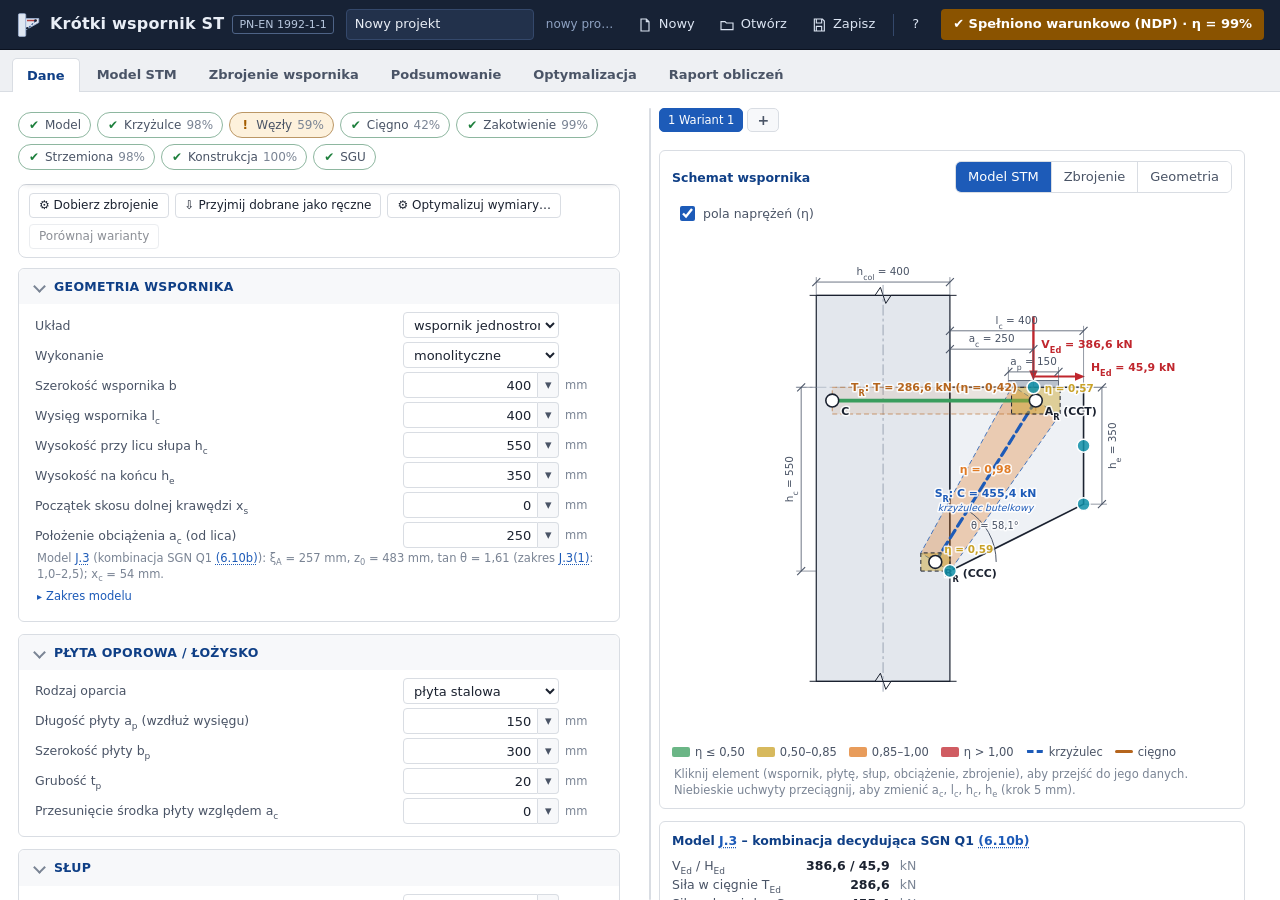
==== webapp/wspornik.html @ 90668a30 "Nowy program w stylu BelkaŻB: interfejs HTML/JS + KrotkiWspornikST.exe (Go/WebView2) - silnik oblicz" ====
<title>Krótki wspornik ST</title>
<meta name="claude:viewport-fit-sides" content="cover">
<style id="appcss">/* Układ: aplikacja dwupanelowa – dane po lewej, wyniki po prawej; na telefonie przełącznik Dane / Wyniki. */
:root {
  --bg: #eef0f3; --panel: #ffffff; --panel2: #f7f8fa; --line: #d9dde3; --line2: #e8ebef;
  --ink: #1b2230; --ink2: #4a5466; --ink3: #7a8494;
  --acc: #1d5bb8; --acc2: #e8f0fc; --acc3: #0f3f86; --onacc: #ffffff; --focus: #8fb2ea;
  --ok: #1d7f3c; --okbg: #e6f4ea; --warn: #a35d00; --warnbg: #fdf1dc; --fail: #c0262d; --failbg: #fde8e8; --info: #5b6576; --infobg: #eef0f3;
  --errln: #f3c2c4; --wrnln: #f0d6a8; --ubbg: #edf0f3; --ubwarn: #d89a2b;
  --field: #ffffff; --hover: #e3e7ed; --grp: #f2f5f9; --itembg: #fbfcfe; --addln: #a9c3ec; --addhov: #d6e5fb; --dashln: #b9c6da;
  --shadow: rgba(20, 30, 50, .18); --scrim: rgba(15, 22, 35, .45); --toastbg: #1d2636; --toastink: #ffffff;
  --hdr: #172235; --hdr2: #22314b; --hdrln: #34486b; --hdrhov: #24344f; --hdrbot: #0b1220;
  --hdrink: #e9eef6; --hdrink2: #dbe4f2; --hdrmut: #8ea2c2; --hdrtag: #b8c7de; --hdrtagln: #4e6386; --hdrfocus: #5d8fe0;
  --stok: #1f6b3a; --stfail: #a8232a; --stwarn: #8a5300; --onst: #ffffff;
  --brand1: #dfe6f1; --brand2: #9fb3d4; --brand3: #b5413f; --brand4: #172235; --brand5: #3b5b8f;
  --mono: "Cascadia Mono", Consolas, "DejaVu Sans Mono", monospace;
  --ui: "Segoe UI", "Segoe UI Variable", system-ui, -apple-system, "Liberation Sans", Arial, sans-serif;
  --gl: max(16px, env(safe-area-inset-left, 0px)); --gr: max(16px, env(safe-area-inset-right, 0px));
}
@media (prefers-color-scheme: dark) {
  :root:not([data-theme="light"]) {
    --bg: #0e131a; --panel: #151b24; --panel2: #1a212c; --line: #2b3443; --line2: #212937;
    --ink: #e4e9f1; --ink2: #b3bccb; --ink3: #8591a3;
    --acc: #4f8ae0; --acc2: #1b2940; --acc3: #9cc0f5; --onacc: #ffffff; --focus: #3f6db5;
    --ok: #4cbf75; --okbg: #13281b; --warn: #e2a33f; --warnbg: #2d2312; --fail: #ef6b6f; --failbg: #2e1618; --info: #9aa5b6; --infobg: #1e2531;
    --errln: #5a2a2d; --wrnln: #5a4420; --ubbg: #262f3d; --ubwarn: #e2a33f;
    --field: #0f141c; --hover: #212a38; --grp: #19212d; --itembg: #121822; --addln: #345283; --addhov: #213454; --dashln: #3a4659;
    --shadow: rgba(0, 0, 0, .5); --scrim: rgba(0, 0, 0, .6); --toastbg: #2b3546; --toastink: #ffffff;
    --hdr: #0a0f17; --hdr2: #151d2b; --hdrln: #2a3954; --hdrhov: #18233a; --hdrbot: #000000;
    color-scheme: dark;
  }
}
:root[data-theme="dark"] {
  --bg: #0e131a; --panel: #151b24; --panel2: #1a212c; --line: #2b3443; --line2: #212937;
  --ink: #e4e9f1; --ink2: #b3bccb; --ink3: #8591a3;
  --acc: #4f8ae0; --acc2: #1b2940; --acc3: #9cc0f5; --onacc: #ffffff; --focus: #3f6db5;
  --ok: #4cbf75; --okbg: #13281b; --warn: #e2a33f; --warnbg: #2d2312; --fail: #ef6b6f; --failbg: #2e1618; --info: #9aa5b6; --infobg: #1e2531;
  --errln: #5a2a2d; --wrnln: #5a4420; --ubbg: #262f3d; --ubwarn: #e2a33f;
  --field: #0f141c; --hover: #212a38; --grp: #19212d; --itembg: #121822; --addln: #345283; --addhov: #213454; --dashln: #3a4659;
  --shadow: rgba(0, 0, 0, .5); --scrim: rgba(0, 0, 0, .6); --toastbg: #2b3546; --toastink: #ffffff;
  --hdr: #0a0f17; --hdr2: #151d2b; --hdrln: #2a3954; --hdrhov: #18233a; --hdrbot: #000000;
  color-scheme: dark;
}
* { box-sizing: border-box; }
[hidden] { display: none !important; }
html, body { margin: 0; height: 100%; }
body { font: 13px/1.4 var(--ui); color: var(--ink); background: var(--bg); overflow: hidden; font-variant-numeric: tabular-nums; }
body::before { content: ""; position: fixed; inset: 0 0 auto; height: env(safe-area-inset-top, 0px); z-index: 30; background: var(--hdr); }
button { font: inherit; }
sub, sup { font-size: 72%; line-height: 0; }
:focus-visible { outline: 2px solid var(--focus); outline-offset: 1px; }

/* ---------- pasek górny */
#top { min-height: 50px; display: flex; align-items: center; gap: 12px; padding-left: max(16px, env(safe-area-inset-left, 0px)); padding-right: max(16px, env(safe-area-inset-right, 0px)); padding-block: 0; background: var(--hdr); color: var(--hdrink); border-bottom: 1px solid var(--hdrbot); }
.brand { display: flex; align-items: center; gap: 8px; font-size: 16px; white-space: nowrap; }
.brand b { font-weight: 650; letter-spacing: .2px; }
.brand .tag { font-size: 11px; padding: 1px 6px; border: 1px solid var(--hdrtagln); border-radius: 3px; color: var(--hdrtag); }
#projName { width: 190px; background: var(--hdr2); border: 1px solid var(--hdrln); color: var(--hdrink); padding: 5px 8px; border-radius: 4px; font: inherit; }
#projName:focus { outline: 2px solid var(--hdrfocus); outline-offset: -1px; }
.tb { display: flex; gap: 4px; align-items: center; }
.tb button { background: transparent; color: var(--hdrink2); border: 1px solid transparent; padding: 6px 9px; border-radius: 4px; cursor: pointer; display: flex; gap: 6px; align-items: center; white-space: nowrap; }
.tb button:hover { background: var(--hdrhov); border-color: var(--hdrln); }
.tb button svg { width: 16px; height: 16px; stroke: currentColor; fill: none; stroke-width: 1.7; flex: none; }
.tb .sep { width: 1px; height: 22px; background: var(--hdrln); margin: 0 4px; }
#status { margin-left: auto; padding: 6px 12px; border-radius: 4px; font-weight: 600; white-space: nowrap; font-size: 13px; color: var(--onst); background: var(--hdr2); }
#status.ok { background: var(--stok); } #status.fail { background: var(--stfail); } #status.warn { background: var(--stwarn); }
#fileName { color: var(--hdrmut); font-size: 12px; max-width: 220px; overflow: hidden; text-overflow: ellipsis; white-space: nowrap; }

/* ---------- układ */
main { display: flex; height: calc(100% - 50px); }
#inputs { min-width: 0; columns: 3 330px; column-gap: 14px; }
#inputs details.grp { break-inside: avoid; display: block; margin-bottom: 12px; border: 1px solid var(--line); border-radius: 6px; overflow: hidden; background: var(--panel); }
.datawrap { display: grid; grid-template-columns: minmax(0, 1fr) minmax(0, 1fr); gap: 18px; align-items: start; }
#dataside { position: sticky; top: 0; display: flex; flex-direction: column; gap: 12px; }
#dataside .box { padding: 10px 12px; }
#dataside .schemewrap svg { width: 100%; height: auto; }
#dataside .hint { margin: 6px 0 0; }
.schemesvg .supp { cursor: pointer; }
.schemesvg .supp:hover .suphl { fill: var(--acc2); stroke: var(--acc); }
.secedit .zhit { cursor: pointer; }
.secedit .zhit:hover { fill: var(--acc); fill-opacity: .14; stroke: var(--acc); stroke-dasharray: 4 3; }
.rebbar { display: flex; flex-wrap: wrap; gap: 6px; align-items: center; margin: 0 0 12px; padding: 8px 10px; border: 1px solid var(--line); border-radius: 6px; background: var(--panel2); }
.rebbar .ttl { font-weight: 650; color: var(--acc3); margin-right: 4px; font-size: 12.5px; }
.rebbar select { width: auto; height: 28px; }
.zed { display: flex; flex-direction: column; gap: 8px; }
.zed .zl { border: 1px solid var(--line); border-radius: 6px; padding: 8px 10px; background: var(--panel2); }
.zed .zl h5 { margin: 0 0 6px; font-size: 12.5px; color: var(--acc3); display: flex; align-items: center; gap: 8px; }
.zed .zl h5 .sp { flex: 1; }
.zed .zg { display: flex; flex-wrap: wrap; align-items: center; gap: 6px; margin: 3px 0; font-size: 12.5px; color: var(--ink2); }
.zed .zg select { width: auto; height: 26px; }
.zed .zg .txt { height: 26px; width: 74px; text-align: right; }
.zed .zg .txt.wide { width: 220px; text-align: left; }
.zed .iss { font-size: 12px; color: var(--fail); }
.zed .okm { font-size: 12px; color: var(--ok); }
.dlg.zpop { max-width: 980px !important; }
.zpop .zcols { display: grid; grid-template-columns: minmax(0, 1fr) 340px; gap: 16px; align-items: start; }
.zpop .zprev { position: sticky; top: 0; }
.zpop .fields { display: block; }
.suppop .zg { display: flex; flex-wrap: wrap; gap: 8px; align-items: center; margin: 6px 0; font-size: 13px; }
.suppop label.rad { display: flex; align-items: center; gap: 8px; padding: 6px 8px; border: 1px solid var(--line); border-radius: 6px; cursor: pointer; flex: 1 1 180px; }
.suppop label.rad.on { border-color: var(--acc); background: var(--acc2); }
.suppop .txt { width: 110px; height: 28px; text-align: right; }
.suppop label.rad svg { flex: none; }
.suppop label.rad small { color: var(--ink3); }
.suptab { margin-top: 6px; }
.suptab tr { cursor: pointer; }
.suptab tr:hover td { background: var(--acc2); }
.suptab td { font-size: 12px; padding: 3px 6px; }
.kv.suptab td:nth-child(2) { text-align: left; font-weight: 400; }
.kv.suptab td:nth-child(3) { white-space: nowrap; }
.zprev table.kv td:nth-child(2) { white-space: nowrap; }
.rebbar label.vib { display: flex; align-items: center; gap: 6px; font-size: 12px; color: var(--ink2); margin-left: auto; }
.rebbar label.vib.vibon { cursor: pointer; }
.rebbar label.vib.vibon + label.vib { margin-left: 0; }
.rebbar label.vib.off { opacity: 0.45; }
.rebbar .btn.sm { text-align: left; }
.dlg.fpop { max-width: 620px; }
.dlg.fpop .fields { padding: 0; }
.minisec svg { max-width: 100%; height: auto; }
.zed .hint { margin: 2px 0; }
#out { flex: 1; display: flex; flex-direction: column; min-width: 0; }

/* ---------- formularz */
details.grp { border-bottom: 1px solid var(--line); }
details.grp > summary { list-style: none; cursor: pointer; padding-block: 9px; padding-left: max(16px, env(safe-area-inset-left, 0px)); padding-right: 16px; font-weight: 650; font-size: 12.5px; letter-spacing: .3px; text-transform: uppercase; color: var(--acc3); background: var(--panel2); display: flex; align-items: center; gap: 8px; user-select: none; }
details.grp > summary::-webkit-details-marker { display: none; }
details.grp > summary::before { content: ""; width: 7px; height: 7px; border-right: 2px solid var(--ink3); border-bottom: 2px solid var(--ink3); transform: rotate(-45deg); transition: transform .12s; margin-right: 2px; }
details.grp[open] > summary::before { transform: rotate(45deg); }
.fields { padding-block: 6px 10px; padding-left: max(16px, env(safe-area-inset-left, 0px)); padding-right: 16px; }
.row { display: grid; grid-template-columns: 1fr 156px 38px; align-items: center; gap: 6px; min-height: 30px; }
.row label { color: var(--ink2); font-size: 12.5px; }
.row .unit { color: var(--ink3); font-size: 11.5px; }
.row.wide { grid-template-columns: 1fr 218px; }
.hint { font-size: 11.5px; color: var(--ink3); margin: 0 0 6px; padding-left: 2px; }
.hint b { color: var(--ink2); font-weight: 600; }
select, .combo input, .txt, .mtab input { height: 26px; border: 1px solid var(--line); border-radius: 4px; background: var(--field); font: inherit; color: var(--ink); padding: 0 6px; width: 100%; }
select:focus, .combo input:focus, .txt:focus, .mtab input:focus { outline: 2px solid var(--focus); outline-offset: -1px; border-color: var(--acc); }
select { padding-right: 2px; }
.combo { display: flex; position: relative; }
.combo input { border-radius: 4px 0 0 4px; text-align: right; padding-right: 6px; }
.combo button { width: 24px; border: 1px solid var(--line); border-left: 0; background: var(--panel2); border-radius: 0 4px 4px 0; cursor: pointer; color: var(--ink2); padding: 0; }
.combo button:hover { background: var(--acc2); }
.combo input.bad, .txt.bad, .mtab input.bad { border-color: var(--fail); background: var(--failbg); }
.chk { display: flex; align-items: center; gap: 8px; min-height: 28px; color: var(--ink2); font-size: 12.5px; cursor: pointer; }
.chk input { width: 15px; height: 15px; margin: 0; accent-color: var(--acc); flex: none; }
.barrow { display: grid; grid-template-columns: 1fr 60px 14px 74px 38px; align-items: center; gap: 4px; min-height: 30px; }
.barrow .x { text-align: center; color: var(--ink3); }
.barrow label { color: var(--ink2); font-size: 12.5px; }
.mtab { width: 100%; border-collapse: collapse; margin: 4px 0 8px; }
.mtab th { font-weight: 500; color: var(--ink3); font-size: 11.5px; padding: 2px; text-align: center; }
.mtab td { padding: 2px; }
.mtab td:first-child { color: var(--ink2); font-size: 12px; white-space: nowrap; }
.mtab input { height: 25px; text-align: right; padding: 0 5px; }
#pop { position: fixed; z-index: 130; background: var(--panel); color: var(--ink); border: 1px solid var(--line); box-shadow: 0 6px 18px var(--shadow); border-radius: 4px; max-height: 260px; overflow-y: auto; display: none; min-width: 120px; }
#pop div { padding: 4px 10px; cursor: pointer; text-align: right; }
#pop div:hover, #pop div.cur { background: var(--acc2); color: var(--acc3); }

/* ---------- zakładki */
.tabs { display: flex; flex-wrap: wrap; gap: 2px; padding-block: 8px 0; padding-left: 12px; padding-right: max(16px, env(safe-area-inset-right, 0px)); background: var(--bg); border-bottom: 1px solid var(--line); }
.tabs button { border: 1px solid transparent; border-bottom: 0; background: transparent; padding: 7px 14px; cursor: pointer; color: var(--ink2); border-radius: 5px 5px 0 0; font-weight: 550; }
.tabs button:hover { color: var(--ink); background: var(--hover); }
.tabs button.on { background: var(--panel); border-color: var(--line); color: var(--acc3); margin-bottom: -1px; }
.pane { display: none; flex: 1; overflow: auto; background: var(--panel); padding-block: 16px 30px; padding-left: 18px; padding-right: max(16px, env(safe-area-inset-right, 0px)); }
.pane.on { display: block; }
.tscroll { max-width: 100%; overflow-x: auto; }

/* ---------- podsumowanie */
.cards { display: grid; grid-template-columns: repeat(auto-fill, minmax(178px, 1fr)); gap: 10px; margin-bottom: 16px; }
.card { border: 1px solid var(--line); border-radius: 6px; padding: 10px 12px; background: var(--panel); position: relative; overflow: hidden; min-width: 0; }
.card .t { font-size: 11.5px; color: var(--ink3); text-transform: uppercase; letter-spacing: .3px; font-weight: 600; }
.card .v { font-size: 20px; font-weight: 650; margin-top: 3px; }
.card .s { font-size: 12px; color: var(--ink2); margin-top: 1px; }
.card::before { content: ""; position: absolute; left: 0; top: 0; bottom: 0; width: 4px; background: var(--line); }
.card.ok::before { background: var(--ok); } .card.fail::before { background: var(--fail); } .card.warn::before { background: var(--warn); }
.msgs { margin: 0 0 14px; }
.msg { padding: 7px 10px; border-radius: 4px; margin-bottom: 6px; font-size: 12.5px; }
.msg.err { background: var(--failbg); color: var(--fail); border: 1px solid var(--errln); }
.msg.wrn { background: var(--warnbg); color: var(--warn); border: 1px solid var(--wrnln); }
table.ctab { width: 100%; border-collapse: collapse; font-size: 12.5px; }
table.ctab th { text-align: left; font-weight: 600; color: var(--ink3); font-size: 11.5px; padding: 6px 8px; border-bottom: 1px solid var(--line); background: var(--panel2); position: sticky; top: -16px; z-index: 1; }
table.ctab td { padding: 5px 8px; border-bottom: 1px solid var(--line2); vertical-align: middle; }
table.ctab tr.g td { background: var(--grp); font-weight: 650; color: var(--acc3); padding-top: 9px; font-size: 12px; letter-spacing: .2px; }
table.ctab td.ref { color: var(--ink3); white-space: nowrap; font-size: 11.5px; }
table.ctab td.val { white-space: nowrap; text-align: right; font-family: var(--ui); }
table.ctab td.nt { color: var(--ink3); font-size: 11.5px; }
.ub { width: 120px; height: 8px; background: var(--ubbg); border-radius: 4px; overflow: hidden; display: inline-block; vertical-align: middle; }
.ub i { display: block; height: 100%; background: var(--ok); }
.ub.warn i { background: var(--ubwarn); } .ub.fail i { background: var(--fail); }
.pct { display: inline-block; width: 48px; text-align: right; margin-left: 6px; font-weight: 600; font-size: 12px; }
.st { display: inline-block; min-width: 26px; padding: 1px 7px; border-radius: 10px; font-size: 11px; font-weight: 700; text-align: center; }
.st.ok { background: var(--okbg); color: var(--ok); } .st.fail { background: var(--failbg); color: var(--fail); } .st.warn { background: var(--warnbg); color: var(--warn); } .st.info { background: var(--infobg); color: var(--info); }

/* ---------- przekroje i wykresy */
.h2 { font-size: 14px; font-weight: 650; margin: 4px 0 10px; color: var(--ink); text-wrap: balance; }
.h2 small { font-weight: 400; color: var(--ink3); margin-left: 6px; }
.flex { display: flex; flex-wrap: wrap; gap: 18px; align-items: flex-start; }
.flex > * { min-width: 0; }
.box { border: 1px solid var(--line); border-radius: 6px; padding: 10px 12px; background: var(--panel); max-width: 100%; overflow-x: auto; }
.box h4 { margin: 0 0 6px; font-size: 12.5px; color: var(--acc3); }
svg text { font-family: var(--ui); }
.kv { border-collapse: collapse; font-size: 12.5px; }
.kv td { padding: 2px 10px 2px 0; }
.kv td:first-child { color: var(--ink2); }
.kv td:nth-child(2) { text-align: right; font-weight: 600; }
.kv td:nth-child(3) { color: var(--ink3); }
table.sched { border-collapse: collapse; font-size: 12.5px; margin-top: 10px; min-width: 640px; }
table.sched th, table.sched td { border: 1px solid var(--line); padding: 4px 8px; }
table.sched th { background: var(--panel2); font-weight: 600; color: var(--ink2); font-size: 12px; }
table.sched td.n { text-align: right; }
table.sched tr.tot td { font-weight: 700; background: var(--panel2); }

/* ---------- raport */
:is(#report, #ownrep) { max-width: 980px; margin: 0 auto; font-size: 12.5px; color: #000; background: #fff; padding: 18px 22px; border-radius: 4px;
  --ok: #1d7f3c; --warn: #a35d00; --fail: #c0262d; --info: #5b6576; --ink: #000; --ink2: #000; --ink3: #000; }
:is(#report, #ownrep) h1 { font-size: 20px; margin: 0 0 4px; text-wrap: balance; }
:is(#report, #ownrep) h2 { font-size: 15px; margin: 22px 0 8px; padding: 4px 0 0; color: #000; page-break-after: avoid; }
:is(#report, #ownrep) h3 { font-size: 13px; margin: 14px 0 6px; color: #000; page-break-after: avoid; }
:is(#report, #ownrep) p { margin: 4px 0 6px; }
:is(#report, #ownrep) .eq { padding: 2px 0 2px 14px; line-height: 1.7; page-break-inside: avoid; overflow-wrap: anywhere; color: #000; }
:is(#report, #ownrep) .eq .r { color: #000; font-size: 11px; margin-left: 8px; }
:is(#report, #ownrep) .eq b { color: #000; }
:is(#report, #ownrep) .eq .ok, :is(#report, #ownrep) .ok { color: var(--ok); font-weight: 700; } :is(#report, #ownrep) .eq .fail, :is(#report, #ownrep) .fail { color: var(--fail); font-weight: 700; } :is(#report, #ownrep) .eq .warn, :is(#report, #ownrep) .warn { color: var(--warn); font-weight: 700; }
:is(#report, #ownrep) .info { color: var(--info); font-weight: 700; }
:is(#report, #ownrep) .note { color: #000; font-size: 11.5px; font-style: italic; }
:is(#report, #ownrep) .fig { display: flex; gap: 16px; flex-wrap: wrap; margin: 8px 0; page-break-inside: avoid; max-width: 100%; overflow-x: auto; }
:is(#report, #ownrep) .verdict { margin-top: 16px; font-weight: 700; font-size: 13px; }
.rtools { display: flex; flex-wrap: wrap; gap: 8px; justify-content: flex-end; align-items: center; max-width: 980px; margin: 0 auto 8px; }
.rtools .hint { margin: 0 auto 0 0; max-width: 520px; }
.btn { border: 1px solid var(--line); background: var(--panel); padding: 6px 12px; border-radius: 4px; cursor: pointer; color: var(--ink); }
.btn:hover { background: var(--acc2); border-color: var(--addln); }
.btn.pri { background: var(--acc); color: var(--onacc); border-color: var(--acc); }
.btn.pri:hover { background: var(--acc3); border-color: var(--acc3); color: var(--panel); }
.btn.dng { color: var(--fail); }
.btn.dng:hover { background: var(--failbg); border-color: var(--errln); }
.btn:disabled { opacity: .5; cursor: default; }

/* ---------- okna dialogowe */
#modal { position: fixed; inset: 0; background: var(--scrim); display: none; align-items: center; justify-content: center; z-index: 100; padding-left: max(16px, env(safe-area-inset-left, 0px)); padding-right: max(16px, env(safe-area-inset-right, 0px)); padding-block: max(16px, env(safe-area-inset-top, 0px)) max(16px, env(safe-area-inset-bottom, 0px)); }
#modal .dlg { background: var(--panel); color: var(--ink); border-radius: 8px; padding: 20px 24px; width: 100%; max-width: 640px; max-height: 85vh; overflow: auto; box-shadow: 0 16px 50px var(--shadow); }
#modal .dlg.sm { max-width: 420px; }
#modal h3 { margin: 0 0 8px; text-wrap: balance; }
#modal p, #modal li { font-size: 13px; color: var(--ink2); }
#modal .dbtn { display: flex; flex-wrap: wrap; justify-content: flex-end; gap: 8px; margin-top: 14px; }
#toast { position: fixed; bottom: calc(18px + env(safe-area-inset-bottom, 0px)); left: 50%; transform: translateX(-50%); background: var(--toastbg); color: var(--toastink); padding: 8px 16px; border-radius: 5px; font-size: 13px; display: none; z-index: 120; max-width: calc(100vw - 32px); }

/* ---------- moje projekty (chmura) */
.plist { list-style: none; margin: 8px 0 0; padding: 0; border-top: 1px solid var(--line2); }
.plist li { display: flex; align-items: center; gap: 8px; padding: 8px 0; border-bottom: 1px solid var(--line2); }
.plist .pn { flex: 1; min-width: 0; }
.plist .pn b { display: block; color: var(--ink); overflow: hidden; text-overflow: ellipsis; white-space: nowrap; }
.plist .pn small { color: var(--ink3); }
.plist li.cur .pn b::after { content: " · otwarty"; font-weight: 500; color: var(--acc3); font-size: 11.5px; }
.pempty { color: var(--ink3); font-size: 12.5px; padding: 14px 0 6px; }

/* ---------- listy obciążeń */
.lhead { display: flex; align-items: center; justify-content: space-between; gap: 8px; margin: 10px 0 4px; font-weight: 600; font-size: 12.5px; color: var(--ink); }
.addb { border: 1px solid var(--addln); background: var(--acc2); color: var(--acc3); border-radius: 4px; padding: 2px 9px; cursor: pointer; font-size: 12px; font-weight: 600; white-space: nowrap; }
.addb:hover { background: var(--addhov); }
.lnone { font-size: 12px; color: var(--ink3); padding: 2px 2px 4px; }
.litem { border: 1px solid var(--line); border-left: 3px solid var(--addln); border-radius: 5px; padding: 6px 8px; margin-bottom: 6px; background: var(--itembg); }
.lrow { display: flex; flex-wrap: wrap; align-items: center; gap: 5px; margin: 3px 0; font-size: 12px; color: var(--ink2); }
.lrow .txt { height: 24px; width: 64px; text-align: right; padding: 0 5px; }
.lrow .txt.sm { width: 46px; }
.lrow .txt.lname { flex: 1; width: auto; min-width: 120px; text-align: left; font-weight: 600; }
.lrow select { height: 24px; flex: 1; min-width: 0; }
.lrow .u { color: var(--ink3); font-size: 11.5px; margin-right: 4px; }
.lid { min-width: 24px; font-weight: 700; color: var(--acc3); font-size: 12px; }
.del { border: 0; background: transparent; color: var(--ink3); font-size: 17px; line-height: 1; cursor: pointer; padding: 0 4px; border-radius: 3px; }
.del:hover { color: var(--fail); background: var(--failbg); }
.lpsi { font-size: 11.5px; color: var(--ink3); margin-top: 2px; }
.lsub { margin-block: 14px 4px; margin-left: calc(-1 * var(--gl)); margin-right: -16px; padding-block: 5px; padding-left: var(--gl); padding-right: 16px; background: var(--grp); border-top: 1px solid var(--line2); border-bottom: 1px solid var(--line2); font-weight: 650; font-size: 12px; color: var(--acc3); letter-spacing: .2px; }
.lscheme { position: sticky; top: 0; z-index: 4; background: var(--panel); margin-left: calc(-1 * var(--gl)); margin-right: -16px; padding-block: 4px 2px; padding-left: 6px; padding-right: 6px; border-bottom: 1px solid var(--line); box-shadow: 0 3px 6px -4px var(--shadow); }
.lscheme svg { display: block; width: 100%; height: auto; }
.lrow.pt { padding-left: 2px; }
.lrow select.ref { flex: 0 0 auto; width: 104px; font-size: 11.5px; }
.lrow .lx { font-size: 11px; color: var(--acc3); min-width: 0; white-space: nowrap; }
.del.sm { font-size: 14px; margin-left: auto; }
.addp { border: 1px dashed var(--dashln); background: transparent; color: var(--ink2); border-radius: 4px; padding: 1px 8px; cursor: pointer; font-size: 11.5px; }
.addp:hover { background: var(--acc2); color: var(--acc3); border-style: solid; }

/* ---------- telefon i wąskie okna */
@media (max-width: 900px) {
  html, body { height: auto; }
  body { overflow: visible; }
  #top { flex-wrap: wrap; row-gap: 8px; padding-block: 8px; }
  .brand .tag, #fileName, .tb .sep, .tb button[data-act="saveas"] { display: none; }
  #status { order: 2; white-space: normal; font-size: 12px; padding: 5px 9px; text-align: right; }
  #projName { order: 3; flex: 1 1 140px; width: auto; min-width: 0; }
  .tb { order: 4; flex-wrap: wrap; }
  .tb button { padding: 7px 8px; }
  .tb button .lbl { display: none; }
  .tb button[data-act="about"] { min-width: 32px; justify-content: center; }
  main { display: block; height: auto; }
  #out { display: block; }
  .datawrap { grid-template-columns: minmax(0, 1fr); }
  #dataside { position: static; order: -1; }
  #inputs { columns: 1; }
  .zpop .zcols { grid-template-columns: minmax(0, 1fr); }
  .zpop .zprev { position: static; }
  details.grp > summary, .fields { padding-right: max(16px, env(safe-area-inset-right, 0px)); }
  .lsub, .lscheme { margin-right: calc(-1 * var(--gr)); }
  .lsub { padding-right: var(--gr); }
  .lscheme { top: calc(env(safe-area-inset-top, 0px) + 45px); }
  .row.wide { grid-template-columns: 1fr; gap: 2px; padding-block: 3px; }
  .tabs { padding-left: max(16px, env(safe-area-inset-left, 0px)); }
  .tabs button { padding: 6px 10px; }
  .pane { overflow: visible; padding-left: max(16px, env(safe-area-inset-left, 0px)); }
  table.ctab thead { display: none; }
  table.ctab, table.ctab tbody { display: block; }
  table.ctab tr { display: grid; grid-template-columns: 1fr auto; grid-template-areas: "n s" "r r" "v b"; gap: 2px 10px; padding-block: 8px; border-bottom: 1px solid var(--line2); }
  table.ctab tr.g { display: block; padding: 0; border: 0; }
  table.ctab tr.g td { display: block; padding-block: 8px 6px; }
  table.ctab td { border: 0; padding: 0; }
  table.ctab td:first-child { grid-area: n; }
  table.ctab td.ref { grid-area: r; font-size: 11px; }
  table.ctab td.val { grid-area: v; text-align: left; white-space: normal; }
  table.ctab td.bar { grid-area: b; justify-self: end; }
  table.ctab td.stc { grid-area: s; justify-self: end; align-self: start; }
  table.ctab td.nt { display: none; }
  .ub { width: 64px; }
}

@media (prefers-reduced-motion: reduce) { * { transition: none !important; } }


/* odhaczanie sprawdzeń i objaśnienia normy */
.tickbar { display: flex; flex-wrap: wrap; align-items: center; gap: 8px; margin: 4px 0 8px; font-size: 12.5px; color: var(--ink2); }
.tickbar .hint { margin: 0 0 0 auto; }
.btn.sm { padding: 3px 9px; font-size: 12px; }
table.ctab th.tk, table.ctab td.tk { width: 26px; text-align: center; padding-left: 4px; padding-right: 2px; }
table.ctab td.tk input { width: 15px; height: 15px; margin: 0; accent-color: var(--ok); cursor: pointer; vertical-align: middle; }
table.ctab tr.done td { background: var(--okbg); }
table.ctab tr.done td:not(.tk):not(.stc) { color: var(--ink2); }
.nref { border: 0; background: none; padding: 1px 4px; margin: -1px -4px; font: inherit; color: var(--acc); cursor: pointer; border-radius: 3px; text-decoration: underline dotted; text-underline-offset: 3px; white-space: nowrap; }
.nref:hover, .nref:focus-visible { background: var(--acc2); color: var(--acc3); outline: none; }
#modal .dlg.norm { max-width: 700px; }
.dlg.norm .nsec { border-top: 1px solid var(--line2); padding-top: 10px; margin-top: 10px; }
.dlg.norm .nlab { font-size: 11px; letter-spacing: .3px; text-transform: uppercase; color: var(--ink3); font-weight: 600; }
.dlg.norm h4 { margin: 2px 0 6px; font-size: 14px; color: var(--acc3); }
.dlg.norm p { line-height: 1.5; margin: 0 0 6px; }
.dlg.norm .nf { font-family: "Cambria Math", "Times New Roman", serif; font-size: 14px; background: var(--panel2); border: 1px solid var(--line2); border-radius: 5px; padding: 7px 10px; margin: 6px 0; color: var(--ink); overflow-x: auto; }
.dlg.norm .nh { font-size: 12.5px; background: var(--acc2); color: var(--ink); border-radius: 5px; padding: 7px 10px; margin: 6px 0; line-height: 1.45; }
.dlg.norm .ncur { font-size: 12.5px; color: var(--ink); background: var(--panel2); border: 1px solid var(--line2); border-radius: 5px; padding: 7px 10px; line-height: 1.5; }
.dlg.norm .ndisc { font-size: 11px !important; color: var(--ink3) !important; margin-top: 12px; }
.box h4 small { font-weight: 500; color: var(--ink3); }
/* wydruk: brak nagłówka i stopki przeglądarki (margines strony 0), marginesy z tabeli-ramki powtarzanej na każdej stronie */
.pwrap, .pwrap > thead, .pwrap > tbody, .pwrap > tfoot, .pwrap tr, .pwrap td.pbody { display: block; }
.pwrap > thead, .pwrap > tfoot { display: none; }
.pwrap td.pbody { padding: 0; }

/* v2.1: przekrój z widoku podłużnego, przykłady klas ekspozycji, długości prętów nad podporami */
.lnk { border: 0; background: none; padding: 0; font: inherit; font-size: 11.5px; color: var(--acc); cursor: pointer; text-decoration: underline dotted; text-underline-offset: 3px; }
.lnk:hover { color: var(--acc3); }
#modal .dlg.secpop { max-width: 720px; }
.secnav { display: flex; flex-wrap: wrap; align-items: center; justify-content: center; gap: 6px; margin: 4px 0 6px; font-size: 12.5px; color: var(--ink2); }
.secnav .txt { width: 64px; height: 26px; text-align: right; display: inline-block; margin: 0 2px; }
.dlg.secpop table.kv { margin: 6px auto 0; }
.elevwrap svg.elev { touch-action: manipulation; }
table.exptab td { vertical-align: top; font-size: 12.5px; }
table.exptab td:first-child { white-space: nowrap; }
.lrow.lenrow { margin: -2px 0 6px 6px; }
.lrow.lenrow .txt.sm { width: 74px; }

@media print {
  @page { size: A4; margin: 0; }
  .pwrap { display: table; width: 100%; border-collapse: collapse; }
  .pwrap > thead { display: table-header-group; } .pwrap > tfoot { display: table-footer-group; } .pwrap > tbody { display: table-row-group; }
  .pwrap tr { display: table-row; } .pwrap td { display: table-cell; padding: 0; }
  .pwrap td.pbody { padding: 0 12mm 0 14mm; }
  .pwrap .psp { height: 13mm; }
  table.ctab td.tk input { display: none; }
  :root:not([data-print]) {
    --bg: #ffffff; --panel: #ffffff; --panel2: #f7f8fa; --line: #d9dde3; --line2: #e8ebef;
    --ink: #1b2230; --ink2: #4a5466; --ink3: #7a8494; --acc3: #0f3f86;
    --ok: #1d7f3c; --warn: #a35d00; --fail: #c0262d; --info: #5b6576;
    color-scheme: light;
  }
  html, body { height: auto; }
  body { overflow: visible; font-size: 11px; }
  #top, #inputs, #dataside, .tabs, .rtools, #pop, #modal, #toast { display: none !important; }
  main { display: block; height: auto; }
  #out { display: block !important; }
  .pane { display: none !important; padding: 0; overflow: visible; }
  #p-report { display: block !important; }
  #ownrep { outline: none !important; box-shadow: none !important; }
  :is(#report, #ownrep) { max-width: none; font-size: 10.5px; }
  :is(#report, #ownrep) h2 { font-size: 13px; }
  :is(#report, #ownrep) .eq { line-height: 1.55; }
  :is(#report, #ownrep) { padding: 0; }
  :is(#report, #ownrep) .fig, .tscroll { overflow: visible; }
}

/* 2.3: interaktywny schemat, okna obciążeń i podpór */
.schemesvg .elm { cursor: pointer; }
.schemesvg .elm:hover .elhl { fill: var(--acc); fill-opacity: .16; stroke: var(--acc); stroke-dasharray: 4 3; }
.schemesvg .nod { cursor: pointer; }
.schemesvg .nod:hover circle:first-of-type { fill: var(--acc); fill-opacity: .25; }
.schemesvg .ld { cursor: pointer; }
.schemesvg .ld:hover { opacity: .7; }
.dlg.lpop { max-width: 760px !important; }
.lpop .addbar { display: flex; flex-wrap: wrap; gap: 6px; align-items: center; margin: 4px 0 10px; font-size: 12.5px; color: var(--ink2); }
.lpop .fields { padding: 0; }
h4.lsec { margin: 14px 0 6px; font-size: 12.5px; color: var(--acc3); border-top: 1px solid var(--line2); padding-top: 10px; }
.lpop .zg, .suppop .zg { display: flex; flex-wrap: wrap; gap: 8px; align-items: center; margin: 6px 0; font-size: 13px; }
.lpop .zg .txt { width: 90px; height: 28px; text-align: right; }
.lpop .zg select { width: auto; height: 28px; }
.litem.focus { outline: 2px solid var(--acc); outline-offset: 2px; }
.suppop label.dofc { display: flex; align-items: flex-start; gap: 8px; padding: 6px 8px; border: 1px solid var(--line); border-radius: 6px; cursor: pointer; flex: 1 1 150px; }
.suppop label.dofc.on { border-color: var(--acc); background: var(--acc2); }
.suppop label.dofc small { color: var(--ink3); }
.dlg.suppop { max-width: 720px !important; }
.asbox { max-width: 820px; }
.asreq { margin-top: 8px; border-top: 1px solid var(--line2); padding-top: 8px; }
.asreq h5 { margin: 0 0 6px; font-size: 12px; color: var(--acc3); }
.schemesvg text { paint-order: stroke; stroke: var(--panel); stroke-width: 3px; stroke-linejoin: round; }

/* ---- 2.4 */
.dleft { min-width: 0; }
.dsum { display: flex; flex-wrap: wrap; gap: 6px; margin: 0 0 10px; }
.dsb { display: inline-flex; align-items: center; gap: 5px; height: 26px; padding: 0 9px; border-radius: 13px; border: 1px solid var(--line); background: var(--panel); color: var(--ink2); font: inherit; font-size: 12px; cursor: pointer; white-space: nowrap; }
.dsb b { font-weight: 650; color: var(--ink); }
.dsb .ic { font-weight: 700; width: 12px; text-align: center; }
.dsb .pc { font-variant-numeric: tabular-nums; color: var(--ink3); }
.dsb .nb { background: var(--fail); color: #fff; border-radius: 8px; padding: 0 5px; font-size: 10.5px; line-height: 15px; }
.dsb.ok { border-color: color-mix(in srgb, var(--ok) 40%, var(--line)); } .dsb.ok .ic { color: var(--ok); }
.dsb.warn { border-color: color-mix(in srgb, var(--warn) 55%, var(--line)); background: var(--warnbg); } .dsb.warn .ic { color: var(--warn); }
.dsb.fail { border-color: color-mix(in srgb, var(--fail) 60%, var(--line)); background: var(--failbg); } .dsb.fail .ic { color: var(--fail); }
.dsb:hover { border-color: var(--acc); }
table.ldsum { width: 100%; border-collapse: collapse; font-size: 12px; }
table.ldsum th { text-align: left; font-weight: 600; color: var(--ink3); font-size: 11px; padding: 3px 6px; border-bottom: 1px solid var(--line2); }
table.ldsum td { padding: 4px 6px; border-bottom: 1px solid var(--line2); vertical-align: top; }
table.ldsum tr[data-openload] { cursor: pointer; }
table.ldsum tr[data-openload]:hover td { background: var(--acc2); }
table.ldsum tr.info td { color: var(--ink3); }
table.ldsum td.lnone { color: var(--ink3); font-style: italic; }
.selbar { display: flex; flex-wrap: wrap; gap: 8px; align-items: center; margin: 6px 0 2px; font-size: 12.5px; }
.selbar .lnk { margin-left: auto; }
.chk.sm { display: inline-flex; align-items: center; gap: 5px; font-size: 12.5px; cursor: pointer; }
.schemewrap.selmode .elm .elhl { stroke: var(--acc); stroke-dasharray: 2 3; }
.schemesvg .elm.sel .elhl { fill: var(--acc); fill-opacity: .22; stroke: var(--acc); }
.minisecs { display: flex; flex-wrap: wrap; gap: 10px; }
.minisec { flex: 0 1 auto; border: 1px solid var(--line2); border-radius: 6px; padding: 6px; }
.minisec:hover { border-color: var(--acc); }
.minisec .mst { font-size: 12px; font-weight: 650; margin-bottom: 2px; }
.minisec .msd { font-size: 11px; color: var(--ink3); max-width: 230px; }
.row.geo2 { grid-template-columns: 1fr 75px 75px 38px; }
.row.geo2 .combo.sm2 { width: 75px; min-width: 0; }
.row.geo2 .combo.sm2 input { width: 100%; min-width: 0; }
.combo.sm3 { width: 84px; }
.combo.sm3 input { width: 100%; }
.lrow.flags { display: flex; flex-wrap: wrap; gap: 12px; margin: 4px 0; }
table.reqt { width: 100%; border-collapse: collapse; font-size: 12px; }
table.reqt th { text-align: right; font-weight: 600; color: var(--ink3); font-size: 11px; padding: 2px 6px; border-bottom: 1px solid var(--line2); }
table.reqt th:first-child, table.reqt td:first-child { text-align: left; }
table.reqt td { padding: 3px 6px; border-bottom: 1px solid var(--line2); text-align: right; font-variant-numeric: tabular-nums; white-space: nowrap; }
table.reqt td:first-child { white-space: normal; color: var(--ink2); }
table.reqt td.yes { color: var(--ok); font-weight: 700; } table.reqt td.no { color: var(--fail); font-weight: 700; }
.asbox { max-width: 860px; }
.fitmsg { background: var(--infobg); border: 1px solid var(--line); border-radius: 6px; padding: 6px 8px; font-size: 12px; margin-bottom: 6px; }
.covhit { cursor: pointer; } .covhit:hover text { text-decoration: underline; }
table.sttab { border-collapse: collapse; font-size: 12px; margin: 4px 0 8px; }
table.sttab th { text-align: left; font-weight: 600; color: var(--ink3); font-size: 11px; padding: 2px 4px; }
table.sttab td { padding: 2px 4px; }
table.sttab select { height: 28px; }
.goto { margin-left: 6px; border: 1px solid var(--line); background: var(--panel); color: var(--acc); border-radius: 4px; font: inherit; font-size: 11px; padding: 1px 6px; cursor: pointer; white-space: nowrap; }
.goto:hover { border-color: var(--acc); background: var(--acc2); }
.failnav { display: flex; flex-wrap: wrap; gap: 6px; align-items: center; margin: 8px 0; font-size: 12.5px; color: var(--fail); font-weight: 600; }
.failnav .goto { color: var(--fail); font-weight: 500; margin: 0; }
@keyframes flashk { 0% { box-shadow: 0 0 0 3px var(--acc); } 100% { box-shadow: 0 0 0 3px transparent; } }
.flash { animation: flashk 2s ease-out; border-radius: 6px; }
tr.flash td { animation: flashbg 2s ease-out; }
@keyframes flashbg { 0% { background: var(--acc2); } 100% { background: transparent; } }
.ctab td.stc { white-space: nowrap; }
table.sttab td:first-child { white-space: nowrap; }
.etools { display: flex; flex-wrap: wrap; align-items: center; gap: 8px; margin: 0 0 8px; }
.etools .sp { flex: 1; }
.elevgrid { display: grid; grid-template-columns: minmax(0, 1fr) 320px; gap: 12px; align-items: start; }
.elevgrid .hsec { position: sticky; top: 0; padding: 8px 10px; }
.elevgrid .hsec h4 { margin: 0 0 4px; font-size: 13px; }
.elevgrid .hsec svg { max-width: 100%; height: auto; }
.elevgrid .hsec table.kv { font-size: 12px; }
@media (max-width: 980px) { .elevgrid { grid-template-columns: minmax(0, 1fr); } .elevgrid .hsec { position: static; } }

/* ---- 2.5 */
#p-data.pane.on { display: flex; flex-direction: column; overflow: hidden; padding-bottom: 0; }
#p-data .datawrap { flex: 1; min-height: 0; height: 100%; }
#p-data .dleft, #p-data #dataside { min-height: 0; height: 100%; overflow-y: auto; overscroll-behavior: contain; padding-bottom: 30px; scrollbar-gutter: stable; }
#p-data .dleft { padding-right: 6px; }
#p-data #dataside { position: static; padding-right: 4px; }
@media (max-width: 900px) {
  #p-data.pane.on { display: block; overflow: auto; }
  #p-data .datawrap { height: auto; }
  #p-data .dleft, #p-data #dataside { height: auto; overflow: visible; }
}
.optchk { display: flex; flex-direction: column; gap: 4px; margin: 6px 0 2px; }
details.exh { margin-top: 3px; }
details.exh > summary { cursor: pointer; color: var(--acc); font-size: 11.5px; list-style: none; display: inline-flex; align-items: center; gap: 4px; }
details.exh > summary::-webkit-details-marker { display: none; }
details.exh > summary::before { content: "▸"; font-size: 10px; transition: transform .15s; }
details.exh[open] > summary::before { transform: rotate(90deg); }
details.exh > div { margin-top: 4px; }
.hint > details.hx { margin-top: 0; }
.hint > details.hx > summary { font-size: 11px; }
td.nt details.exh { margin-top: 0; }
.geohit { cursor: pointer; } .geohit:hover text { text-decoration: underline; fill: var(--acc); }
.dlg.geopop { max-width: 480px; }
.dlg.geopop .zg { display: flex; flex-wrap: wrap; gap: 8px; align-items: center; margin: 7px 0; font-size: 13px; }
.dlg.geopop .zg .txt { width: 100px; height: 30px; text-align: right; }
.dlg.geopop select { height: 30px; }
.minisec .zhit:hover { fill: var(--acc); fill-opacity: .12; stroke: var(--acc); stroke-dasharray: 3 2; }
#dataside > * { flex-shrink: 0; }
svg.elev .bend { cursor: pointer; } svg.elev .bend:hover circle { fill-opacity: .35; stroke-dasharray: none; }
.xbar, .xstir { cursor: pointer; } .xbar:hover rect, .xstir:hover rect { fill: var(--acc); fill-opacity: .07; }
.dlg.barpop { max-width: 640px; }
.barpop .zl { border: 1px solid var(--line2); border-radius: 6px; padding: 6px 10px; margin: 8px 0; }
.barpop .zl.focus { border-color: var(--acc); background: var(--acc2); }
.barpop .zl h5 { margin: 2px 0 4px; font-size: 12.5px; color: var(--acc3); }
.barpop .zg { display: flex; flex-wrap: wrap; gap: 8px; align-items: center; font-size: 13px; }
.barpop .zg .txt { width: 90px; height: 28px; text-align: right; }
.barpop select { height: 28px; }
.barpop .btn[disabled] { opacity: .45; cursor: not-allowed; }
.rtools { display: flex; flex-wrap: wrap; align-items: center; gap: 8px; }
.rtools .sp { flex: 1; }
.segsw { display: inline-flex; border: 1px solid var(--line); border-radius: 6px; overflow: hidden; }
.segsw button { border: 0; background: var(--panel); color: var(--ink2); padding: 6px 12px; font: inherit; cursor: pointer; }
.segsw button + button { border-left: 1px solid var(--line); }
.segsw button.on { background: var(--acc); color: var(--onacc); }

/* 2.6: podświetlenie miejsca do zmiany (5 s), odporność ogniowa, odnośniki do normy */
@keyframes hlgk { 0%, 100% { box-shadow: 0 0 0 2px var(--fail), 0 0 0 6px color-mix(in srgb, var(--fail) 22%, transparent); background-color: color-mix(in srgb, var(--fail) 12%, transparent); } 50% { box-shadow: 0 0 0 2px var(--fail), 0 0 0 9px color-mix(in srgb, var(--fail) 10%, transparent); background-color: color-mix(in srgb, var(--fail) 6%, transparent); } }
@keyframes hlgs { 0%, 100% { stroke: var(--fail); stroke-opacity: 1; } 50% { stroke-opacity: .45; } }
.hlg { animation: hlgk 1.6s ease-in-out infinite; border-radius: 4px; position: relative; z-index: 1; }
tr.hlg > td { animation: hlgk 1.6s ease-in-out infinite; }
input.hlg, select.hlg { outline: 2px solid var(--fail); outline-offset: 1px; }
svg .hlg, svg.hlg { animation: hlgs 1.2s ease-in-out infinite; stroke: var(--fail) !important; stroke-width: 3px; fill: color-mix(in srgb, var(--fail) 18%, transparent) !important; box-shadow: none; }
.firerow { display: flex; flex-wrap: wrap; align-items: center; gap: 6px 10px; margin: 4px 0 2px; }
.firerow select { min-width: 84px; }
.firest { font-size: 12px; line-height: 1.45; padding: 6px 9px; border-radius: 5px; border: 1px solid var(--line); background: var(--panel2); color: var(--ink2); margin: 4px 0 6px; }
.firest.ok { border-color: color-mix(in srgb, var(--ok) 45%, var(--line)); }
.firest.fail { border-color: color-mix(in srgb, var(--fail) 60%, var(--line)); background: var(--failbg); color: var(--ink); }
.nlink { display: inline; border: 0; background: none; padding: 0 1px; margin: 0 -1px; font: inherit; color: var(--acc); cursor: pointer; border-radius: 3px; text-decoration: underline dotted; text-underline-offset: 2px; white-space: nowrap; vertical-align: baseline; line-height: inherit; }
.nlink:hover, .nlink:focus-visible { background: var(--acc2); color: var(--acc3); outline: none; }
#nmodal { position: fixed; inset: 0; background: var(--scrim); display: none; align-items: center; justify-content: center; z-index: 140; padding: max(16px, env(safe-area-inset-top, 0px)) max(16px, env(safe-area-inset-right, 0px)) max(16px, env(safe-area-inset-bottom, 0px)) max(16px, env(safe-area-inset-left, 0px)); }
#nmodal .dlg { background: var(--panel); color: var(--ink); border-radius: 8px; padding: 20px 24px; width: 100%; max-width: 700px; max-height: 85vh; overflow: auto; box-shadow: 0 16px 50px var(--shadow); }
#nmodal h3 { margin: 0 0 8px; }
#nmodal p { font-size: 13px; color: var(--ink2); }
#nmodal .dbtn { display: flex; justify-content: flex-end; gap: 8px; margin-top: 14px; }
@media print { .nlink { color: inherit !important; text-decoration: none !important; background: none !important; } #nmodal { display: none !important; } .hlg { animation: none !important; box-shadow: none !important; } }
/* 2.7: wykres pod belką w Danych, przekroje bez zbrojenia, wymiary minimalne */
h4.schhd { display: flex; flex-wrap: wrap; align-items: center; gap: 6px 10px; }
.segsw.sm button { padding: 3px 9px; font-size: 11.5px; }
.dgsw { margin-left: auto; }
.rebbar .sp { flex: 1 1 auto; }
.rebbar label.vib { margin-left: 0; }
.barenote { font-size: 12.5px; line-height: 1.5; padding: 8px 11px; margin: 0 0 12px; border-radius: 6px; border: 1px solid color-mix(in srgb, var(--warn) 45%, var(--line)); background: var(--warnbg); color: var(--ink); }
.dimsug { font-size: 12px; line-height: 1.5; padding: 7px 10px; border-radius: 6px; border: 1px solid var(--line); background: var(--panel2); color: var(--ink2); }
.dimsug .dsh { font-weight: 650; color: var(--ink); margin-bottom: 2px; }
.dimsug .dsh small { font-weight: 400; color: var(--ink3); }
.dimsug .dsrow + .dsrow { margin-top: 2px; }
.dimsug .ok { color: var(--ok); } .dimsug .fail { color: var(--fail); }
svg .diag text { paint-order: stroke; stroke: var(--panel, #fff); stroke-width: 2.5px; stroke-linejoin: round; }
.combsum { font-size: 12px; line-height: 1.5; color: var(--ink2); margin: 6px 0 2px; padding: 6px 9px; border-radius: 5px; background: var(--panel2); border: 1px solid var(--line); }
.combsum small { color: var(--ink3); }

/* 2.8: lepkie nagłówki (szybkie sprawdzenia, schemat w Danych, widok podłużny), podział Danych, buława */
#dsum, .pane > .dsumx { position: sticky; top: 0; z-index: 6; background: var(--panel); padding: 4px 0 4px; box-shadow: 0 6px 6px -6px var(--shadow); }
.pane > .dsumx { top: -16px; margin-top: -16px; padding-top: 16px; }
.dsumx:empty { display: none; }
#dataside .schsticky { position: static; }
#dataside > .box:first-child { overflow: visible; }

.datawrap { grid-template-columns: minmax(280px, var(--dsl, 50%)) 8px minmax(300px, 1fr); gap: 5px; }
.dsplit { cursor: col-resize; align-self: stretch; border-radius: 4px; position: relative; min-height: 100%; }
.dsplit::after { content: ''; position: absolute; left: 3px; top: 0; bottom: 0; width: 2px; background: var(--line); border-radius: 2px; }
.dsplit:hover::after, .dsplit.drag::after { background: var(--acc); width: 3px; }
body.dsdrag { cursor: col-resize; user-select: none; }
.rebbar label.vib .combo { width: 70px; }
.rebbar label.vib .combo input { height: 28px; }
@media (max-width: 900px) { .datawrap { grid-template-columns: minmax(0, 1fr); } .dsplit { display: none; } }
.dimst { display: inline-flex; align-items: center; justify-content: center; min-width: 22px; height: 22px; margin-left: 6px; border-radius: 50%; font-size: 13px; font-weight: 700; position: relative; vertical-align: middle; flex: none; }
.dimst.ok { color: var(--ok); background: color-mix(in srgb, var(--ok) 12%, transparent); cursor: help; }
.dimst.bad { color: #fff; background: var(--fail); cursor: pointer; }
.dimst.bad[data-dsug]:hover, .dimst.bad:focus-visible { box-shadow: 0 0 0 3px color-mix(in srgb, var(--fail) 30%, transparent); outline: none; }
.dimst .dimtip { display: none; position: absolute; right: 0; top: calc(100% + 6px); width: 300px; z-index: 30; background: var(--panel); color: var(--ink); border: 1px solid color-mix(in srgb, var(--fail) 55%, var(--line)); border-radius: 6px; padding: 8px 10px; font-size: 12px; font-weight: 400; line-height: 1.45; box-shadow: 0 8px 24px var(--shadow); text-align: left; white-space: normal; }
.dimst.bad:hover .dimtip, .dimst.bad:focus-visible .dimtip { display: block; }
.dimst.big { color: #4a3600; background: #f2c230; cursor: pointer; }
.dimst.big[data-dsug]:hover, .dimst.big:focus-visible { box-shadow: 0 0 0 3px rgba(242,194,48,0.35); outline: none; }
.dimst.big:hover .dimtip, .dimst.big:focus-visible .dimtip { display: block; border-color: #d9a600; }
.dimst .dpend { width: 12px; height: 12px; border-radius: 50%; border: 2px solid var(--line); border-top-color: var(--acc); animation: dsp 0.9s linear infinite; display: inline-block; }
@keyframes dsp { to { transform: rotate(360deg); } }
.row.geo2 { position: relative; grid-template-columns: 1fr 72px 24px 72px 24px 28px; column-gap: 4px; }
.row.hasdim { grid-template-columns: 1fr 156px 30px 26px; }
.row .dimst { margin-left: 0; }
@keyframes zfk { 0%, 100% { fill-opacity: .22; stroke-opacity: 1; } 50% { fill-opacity: .08; stroke-opacity: .5; } }
svg .zhit.zfail, svg .covhit.zfail rect, svg .geohit.zfail > rect { fill: var(--fail) !important; stroke: var(--fail) !important; stroke-width: 2px; stroke-dasharray: none !important; animation: zfk 1.4s ease-in-out infinite; }
#inputs details.grp { overflow: visible; }
#inputs details.grp > summary { border-radius: 6px 6px 0 0; }
.schemewrap, .elevwrap { position: relative; }
.schemewrap.zoomed, .elevwrap.zoomed { overflow: hidden; cursor: grab; touch-action: none; }
.schemewrap.zoomed:active, .elevwrap.zoomed:active { cursor: grabbing; }
.zoomrst { position: absolute; right: 6px; top: 6px; z-index: 3; font: 600 11px var(--ui); padding: 3px 8px; border-radius: 12px; border: 1px solid var(--line); background: var(--panel); color: var(--acc3); cursor: pointer; box-shadow: 0 2px 6px var(--shadow); }
.ldsum tr.ldoff td { color: var(--ink3); text-decoration: line-through; text-decoration-color: color-mix(in srgb, var(--ink3) 60%, transparent); }
.ldsum tr.ldoff td:first-child { text-decoration: none; }
.ldsum input.ldon { vertical-align: -2px; margin: 0 4px 0 0; cursor: pointer; }
svg .ldchk { cursor: pointer; }
svg .ldchk:hover rect { stroke-width: 2; }
svg .stzone { cursor: pointer; }
svg .stzone:hover { fill: var(--acc); fill-opacity: .12; }
.dlg.areas { max-width: 820px; }
.atab td, .atab th { padding: 3px 6px; font-size: 12px; }
.atab tr.rare td { color: var(--ink3); }
.secedbar { display: flex; flex-wrap: wrap; gap: 6px; align-items: center; margin: 6px 0 8px; font-size: 12px; color: var(--ink2); }
.litem .lprof { flex: 1 1 220px; min-width: 160px; }
.beamtabs { display: flex; flex-wrap: wrap; gap: 4px; margin: 0 0 6px; }
.btab { display: inline-flex; align-items: center; gap: 4px; min-width: 28px; height: 24px; padding: 0 8px; border: 1px solid var(--line); border-radius: 5px; background: var(--panel2); color: var(--ink2); font: 600 11.5px var(--ui); cursor: pointer; }
.btab span { font-weight: 400; max-width: 110px; overflow: hidden; text-overflow: ellipsis; white-space: nowrap; }
.btab span:empty { display: none; }
.btab.on { background: var(--acc); color: var(--onacc); border-color: var(--acc); }
.btab i { font-style: normal; margin-left: 2px; opacity: .8; padding: 0 2px; border-radius: 3px; }
.btab i:hover { opacity: 1; background: color-mix(in srgb, #fff 25%, transparent); }
.btab.add { font-size: 14px; padding: 0 9px; }
.elevbox { position: relative; }
.v3sw { position: absolute; right: 10px; top: 8px; z-index: 2; }
canvas.v3d { display: block; max-width: 100%; cursor: grab; touch-action: none; background: var(--panel); }
canvas.v3d:active { cursor: grabbing; }
canvas.v3d.pan { cursor: move; }
.v3tools { position: absolute; left: 10px; top: 8px; z-index: 2; }
.v3tools button { min-width: 30px; }
.xclick { cursor: pointer; }
td.xclick:hover, tr.xclick:hover td { background: var(--acc2); }
.dlg.norm.expl { max-width: 860px; }
.dlg.expl .rexp { border: 1px solid var(--line2); border-radius: 6px; padding: 8px 10px; max-height: 46vh; overflow: auto; background: var(--panel2); }
.dlg.expl .rexp h3, .dlg.expl .rexp h4 { margin: 6px 0 4px; font-size: 13px; }
.dlg.expl .rexp .eq { font-size: 12.5px; line-height: 1.6; padding-left: 6px; }
svg .nedarr[data-nx] { cursor: pointer; }
.xres tr:has(td):not(:has(input, select, textarea)) td { cursor: pointer; }
.xres tr:has(td):not(:has(input, select, textarea)):hover td { background: var(--acc2); }
.dlg.expl .rexp .xhit, .dlg.expl .rexp tr.xhit td { background: var(--okbg); }
.dlg.expl .rexp .eq.xhit { border-left: 4px solid var(--ok); border-radius: 3px; padding-left: 8px; box-shadow: 0 0 0 1px color-mix(in srgb, var(--ok) 35%, transparent); }
.dlg.expl .rexp tr.xhit td:first-child { box-shadow: inset 4px 0 0 var(--ok); }
.dlg.expl .rexp mark.xval { background: color-mix(in srgb, var(--ok) 30%, transparent); color: inherit; font-weight: 700; border-radius: 3px; padding: 0 2px; outline: 1px solid var(--ok); }

/* wykres V w Danych – uchwyty długości stref zagęszczenia strzemion */
.schemewrap .diag .zh { cursor: ew-resize; touch-action: none; }
.schemewrap .diag .zh:hover path { stroke-width: 2.6; }
.schemewrap .diag .zclick { cursor: pointer; }
.schemewrap .diag .dsel { cursor: pointer; text-decoration: underline dotted; }
.schemewrap .diag .dsel:hover { fill: #a35d00; }
.dselpop .dchips { display: flex; flex-wrap: wrap; gap: 6px; }
svg.elev .anchdim { cursor: pointer; }
.litem .lrow.ec1 { display: block; font-size: 12px; line-height: 1.45; color: var(--ink2); }
.litem .lrow.ec1 .ec1t { color: var(--ink2); }
.ec1bad { color: #c0262d; }
svg.lchart .pinlab { cursor: pointer; }
svg.elev .anchdim:hover { fill: rgba(29,91,184,0.10); }
.schemewrap .diag .zclick:hover { fill: rgba(29,127,60,0.12); }

/* przekrój – zaznaczanie prętów do usunięcia, odstępy w świetle */
.secedit .barhit { cursor: pointer; }
.secedit .barhit:hover { stroke: var(--acc); stroke-width: 1.4; }
.secedit .barhit.on { stroke: #c0262d; stroke-width: 2.4; fill: rgba(192, 38, 45, 0.16); }
.barbar { display: flex; flex-wrap: wrap; align-items: center; gap: 8px; margin: 6px 0; padding: 6px 10px; border: 1px solid color-mix(in srgb, #c0262d 40%, var(--line)); border-radius: 6px; background: color-mix(in srgb, #c0262d 6%, var(--panel)); font-size: 12.5px; }
.btn.danger { color: #fff; background: #c0262d; border-color: #c0262d; }
.gapdim { pointer-events: visibleStroke; }

/* Dane – automatyczny dobór przekrojów i zbrojenia */
.autobar { display: flex; flex-wrap: wrap; align-items: center; gap: 6px; margin: 0 0 10px; padding: 8px 10px; border: 1px solid var(--line); border-radius: 8px; background: var(--panel); }
.autobar .adeta { display: inline-flex; align-items: center; gap: 4px; font-size: 12.5px; color: var(--ink2); }
.autobar .adeta input { width: 52px; text-align: right; }
.dlg .dpend { width: 12px; height: 12px; border-radius: 50%; border: 2px solid var(--line); border-top-color: var(--acc); animation: dsp 0.9s linear infinite; display: inline-block; vertical-align: -1px; margin-right: 4px; }
.slenhit { cursor: pointer; } .slenhit:hover { fill: rgba(29, 91, 184, .12); }
table.slen input.txt { width: 84px; }
g.zsvgov { cursor: pointer; }
.cinfo { cursor: help; }
svg.elev .xend { cursor: ew-resize; } svg.elev .xend circle { stroke-width: 1.4; }

/* 2.9.11: raport własny (edytowalny) */
.owntools { display: flex; flex-wrap: wrap; gap: 6px; align-items: center; margin-bottom: 10px; }
.owntools .grp { display: inline-flex; gap: 2px; border: 1px solid var(--line); border-radius: 6px; padding: 2px; background: var(--panel2); }
.owntools .grp button { min-width: 30px; height: 28px; border: 0; background: transparent; border-radius: 4px; color: var(--ink); font-size: 12.5px; cursor: pointer; padding: 0 7px; }
.owntools .grp button:hover { background: var(--acc2); }
#ownrep { min-height: 420px; outline: 2px dashed var(--line); outline-offset: -2px; cursor: text; }
#ownrep:focus { outline-color: var(--acc); }
#ownrep:empty::before { content: 'Pusty raport – pisz tutaj albo wstaw raport obliczeń przyciskiem powyżej.'; color: #8a93a3; font-style: italic; }
.ownstate { font-size: 12px; color: var(--ink2); }

/* zmienny przekrój w przęśle – wiersze odcinków */
.gprow { display: flex; flex-wrap: wrap; align-items: center; gap: 4px 5px; padding: 3px 0; font-size: 12.5px; }
.gprow select { max-width: 118px; min-width: 0; height: 28px; }
.gprow input { width: 52px; height: 28px; padding: 2px 5px; border: 1px solid var(--line); border-radius: 6px; background: var(--panel); color: inherit; font: inherit; text-align: right; }
.gprow input.bad, .gprow.bad input[data-gp="x1"], .gprow.bad input[data-gp="x2"] { border-color: #c0262d; background: rgba(192, 38, 45, .08); }
.gprow label { opacity: .72; font-size: 12px; }
.gprow .btn.sm { padding: 2px 7px; }

/* 2.10 – schemat: przyciski narzędzi, legenda obciążeń, przełącznik wykresu, menu prawego przycisku */
.schtools { margin-left: auto; display: inline-flex; gap: 6px; flex-wrap: wrap; }
.schtools .btn.on { background: var(--acc2); border-color: var(--acc); color: var(--acc3); }
.schsel { font-size: 12px; color: var(--ink2); margin: 2px 0 4px; min-height: 18px; }
.schsel .mut { color: var(--ink3); }
.schsel .lnk { font-size: 12px; }
.schrow { display: flex; align-items: stretch; gap: 4px; }
.schrow .schemewrap { flex: 1 1 auto; min-width: 0; }
.zoomtgt { position: relative; }
.ldleg { position: relative; flex: none; }
.ldl { position: absolute; left: 0; right: 2px; transform: translateY(-50%); display: flex; align-items: center; gap: 4px; font-size: 11px; line-height: 1.15; color: var(--ink2); cursor: pointer; white-space: nowrap; overflow: hidden; }
.ldl input { margin: 0; flex: none; width: 13px; height: 13px; accent-color: var(--acc); }
.ldl i { flex: none; width: 9px; height: 9px; border-radius: 2px; opacity: .85; }
.ldl span { overflow: hidden; text-overflow: ellipsis; }
.ldl.off span { text-decoration: line-through; color: var(--ink3); }
.ldlegm { display: flex; flex-wrap: wrap; gap: 4px 12px; margin: 2px 0 4px; }
.ldlegm .ldl { position: static; transform: none; }
.dgbar { position: absolute; left: 0; right: 0; transform: translateY(-50%); display: flex; justify-content: center; pointer-events: none; }
.dgbar .segsw { pointer-events: auto; margin: 0; box-shadow: 0 1px 2px var(--shadow); }
.ctxmenu { position: fixed; z-index: 1000; background: var(--panel); border: 1px solid var(--line); border-radius: 8px; box-shadow: 0 8px 24px var(--shadow); padding: 4px; min-width: 210px; display: flex; flex-direction: column; }
.ctxmenu button { border: 0; background: none; color: var(--ink); font: inherit; font-size: 13px; text-align: left; padding: 7px 10px; border-radius: 5px; cursor: pointer; }
.ctxmenu button:hover:not(:disabled), .ctxmenu button:focus-visible { background: var(--acc2); outline: none; }
.ctxmenu button:disabled { color: var(--ink3); cursor: default; }
.ctxmenu hr { border: 0; border-top: 1px solid var(--line2); margin: 3px 4px; }
.optchk .ophint { display: block; color: var(--ink3); font-size: 11.5px; margin-top: 1px; }
/* okno „Przekrój” */
#modal .dlg.secwin { max-width: min(980px, 96vw); }
.swbar { display: flex; flex-wrap: wrap; gap: 6px; margin: 4px 0 10px; }
.swcards { display: flex; flex-wrap: wrap; gap: 12px; }
.swcard { border: 1px solid var(--line2); border-radius: 8px; padding: 8px; flex: 0 1 280px; }
.swcard .mst { font-size: 12.5px; font-weight: 650; margin-bottom: 2px; }
.swcard svg { max-width: 100%; height: auto; }
.swcard .msd { font-size: 11.5px; color: var(--ink2); margin-top: 4px; line-height: 1.4; }
.swcard .zhit { cursor: pointer; } .swcard .zhit:hover { fill: var(--acc); fill-opacity: .12; stroke: var(--acc); stroke-dasharray: 3 2; }
.swgeo { display: flex; align-items: center; gap: 5px; font-size: 12.5px; margin-top: 4px; flex-wrap: wrap; }
.swgeo input { width: 62px; text-align: right; }
.swgeo input.bad { border-color: var(--fail); background: var(--failbg); }
#modal .dlg.nodewin { max-width: min(760px, 96vw); }
/* zmienny przekrój pod wymiarami przęsła */
.gpblk { margin: -2px 0 6px 12px; padding-left: 8px; border-left: 2px solid var(--line2); }
.gprow.in { font-size: 12px; }
.gprow .gpaddi { font-size: 11.5px; padding: 1px 8px; background: none; border-style: dashed; color: var(--acc); }
.gphint { margin: 0 0 2px; font-size: 11px; }
/* klasa betonu: lista + blokada */
.concbox { display: flex; gap: 4px; align-items: center; min-width: 0; }
.concbox select { flex: 1 1 auto; min-width: 0; }
.lockb { display: inline-flex; align-items: center; justify-content: center; padding: 3px 7px; color: var(--ink3); }
.lockb.on { background: var(--warnbg); border-color: var(--warn); color: var(--warn); }
#modal .dlg.ctab { max-width: min(1100px, 96vw); }
.tblwrap { overflow-x: auto; }
.ctabt { font-size: 12px; border-collapse: collapse; }
.ctabt th, .ctabt td { padding: 3px 6px; text-align: right; white-space: nowrap; border-bottom: 1px solid var(--line2); }
.ctabt th:first-child, .ctabt td:first-child { text-align: left; }
.ctabt tr[data-cls] { cursor: pointer; } .ctabt tr[data-cls]:hover td { background: var(--acc2); }
.ctabt tr.on td { background: var(--okbg); font-weight: 650; }
.rowbtn { margin: 0 0 6px; display: flex; justify-content: flex-end; }
.aflist { margin: 6px 0 8px 18px; padding: 0; font-size: 13px; line-height: 1.45; } .aflist li { margin: 3px 0; }
.dgbar .segsw button { white-space: nowrap; }
@media (max-width: 560px) { .dgbar .segsw button { padding: 2px 6px; font-size: 10.5px; } .schtools .btn { padding: 4px 8px; } }
.schemewrap .diag .vzone { cursor: pointer; } .schemewrap .diag rect.vzone:hover { stroke-width: 1.6; stroke-opacity: 1; }
.schemewrap .diag g.vzone:hover text { text-decoration: underline; }
.schemewrap .diag text:not(.dsel) { pointer-events: none; }
.schemewrap .diag .cinfo text { pointer-events: auto; }

/* ---------- KRÓTKI WSPORNIK ST – uzupełnienia stylu (wspólny styl z programem BelkaŻB) */
.st.na { background: var(--infobg); color: var(--info); }
.bas { display: inline-block; font-size: 10.5px; color: var(--ink3); border: 1px solid var(--line); border-radius: 8px; padding: 0 6px; margin-left: 4px; white-space: nowrap; }
.verdict { margin: 0 0 14px; padding: 9px 12px; border-radius: 6px; border: 1px solid var(--line); background: var(--panel2); font-size: 13px; line-height: 1.5; }
#out .verdict.ok { background: var(--okbg); border-color: color-mix(in srgb, var(--ok) 40%, var(--line)); }
#out .verdict.warn { background: var(--warnbg); border-color: var(--wrnln); }
#out .verdict.fail { background: var(--failbg); border-color: var(--errln); }
#out .verdict b { color: inherit; }
.schhd { display: flex; flex-wrap: wrap; align-items: center; gap: 6px 10px; margin-bottom: 6px; }
.schhd > b { color: var(--acc3); font-size: 12.5px; margin-right: auto; }
.schemewrap svg { display: block; width: 100%; height: auto; touch-action: none; }
svg .hot { cursor: pointer; }
svg .hot:hover { filter: drop-shadow(0 0 2px var(--acc)); }
svg .hdl { cursor: grab; }
svg .hdl:hover { r: 8.5; }
body.dsdrag, body.dsdrag * { cursor: col-resize !important; user-select: none; }
.etaleg { display: flex; flex-wrap: wrap; gap: 4px 12px; font-size: 11.5px; color: var(--ink2); margin: 6px 0 2px; }
.etaleg span { display: inline-flex; align-items: center; gap: 5px; }
.etaleg i { display: inline-block; width: 18px; height: 10px; border-radius: 2px; opacity: .75; }
.etaleg i.ln { height: 0; border-top: 3px dashed; background: none; opacity: 1; }
.etaleg i.ln.s { border-top-style: solid; }
.stmgrid { display: grid; grid-template-columns: repeat(auto-fill, minmax(360px, 1fr)); gap: 12px; margin-top: 12px; align-items: start; }
.stmgrid .box table.sched { min-width: 0; width: 100%; }
.optgrid { display: grid; grid-template-columns: minmax(340px, 520px) minmax(0, 1fr); gap: 12px; align-items: start; }
@media (max-width: 1100px) { .optgrid { grid-template-columns: minmax(0, 1fr); } }
.rbfig { display: flex; flex-wrap: wrap; gap: 14px; align-items: flex-start; }
.rbfig > svg { flex: 1 1 520px; max-width: 100%; height: auto; }
.rbfig .secs { display: flex; flex-wrap: wrap; gap: 10px; }
.rbfig .secs svg { width: 300px; max-width: 100%; height: auto; }
.rng { display: inline-flex; align-items: center; gap: 4px; }
.rng .txt { width: 58px; text-align: right; height: 26px; }
.eqx { font-family: "Cambria Math", "Times New Roman", serif; font-size: 14px; background: var(--panel2); border: 1px solid var(--line2); border-radius: 5px; padding: 7px 10px; margin: 4px 0; line-height: 1.6; overflow-x: auto; color: var(--ink); }
ul.alist { margin: 4px 0; padding-left: 18px; font-size: 12.5px; color: var(--ink2); }
ul.alist li { margin: 2px 0; }
#modal .dlg.wide { max-width: 1100px; }
table.sched.ndptab td { vertical-align: top; font-size: 12px; }
table.sched.ndptab tr.over td { background: var(--warnbg); }
table.sched tr.gov td { background: var(--acc2); }
table.sched.opttab tr.nok td { color: var(--ink3); }
table.sched.cmbt { min-width: 0; }
.stmgrid table.kv td:nth-child(2) { white-space: nowrap; }
.failnav { display: flex; flex-wrap: wrap; align-items: center; gap: 6px; margin: 0 0 8px; font-size: 12.5px; color: var(--fail); font-weight: 600; }
.failnav .goto { font-weight: 400; }
.goto { border: 1px solid var(--line); background: var(--panel); color: var(--acc); border-radius: 4px; padding: 1px 7px; font-size: 11.5px; cursor: pointer; margin-left: 6px; }
.goto:hover { background: var(--acc2); border-color: var(--addln); }
:is(#report) h1 { font-size: 19px; }
:is(#report) h4 { font-size: 12.5px; margin: 10px 0 2px; }
:is(#report) h4 .r { font-weight: 400; font-size: 11px; margin-left: 8px; color: #333; }
:is(#report) table.rtab { min-width: 0; width: 100%; margin: 6px 0 10px; font-size: 11.5px; color: #000; }
:is(#report) table.rtab th { background: #f2f4f7; color: #000; }
:is(#report) .verdict { border: 1px solid #999; padding: 8px 10px; border-radius: 4px; }
:is(#report) .verdict.ok { border-color: var(--ok); } :is(#report) .verdict.fail { border-color: var(--fail); } :is(#report) .verdict.warn { border-color: var(--warn); }
:is(#report) ul { margin: 4px 0 8px; padding-left: 20px; }
:is(#report) li { margin: 1px 0; }
:is(#report) .fig svg { max-width: 100%; height: auto; }
@media print { .rtools, .dsumx { display: none !important; } #p-report { display: block !important; } }
@media (max-width: 900px) { .stmgrid { grid-template-columns: minmax(0, 1fr); } }

/* wygenerowane przez gen_svgtheme.py – kolory rysunków SVG */
:root { --sv-0e8fa8: #0e8fa8; --sv-1b2230: #1b2230; --sv-1d3f78: #1d3f78; --sv-1d5bb8: #1d5bb8; --sv-1d7f3c: #1d7f3c; --sv-3a9d5d: #3a9d5d; --sv-4a5466: #4a5466; --sv-5b6576: #5b6576; --sv-6a3fb5: #6a3fb5; --sv-7a8494: #7a8494; --sv-8a94a6: #8a94a6; --sv-9aa3b0: #9aa3b0; --sv-a35d00: #a35d00; --sv-a8232a: #a8232a; --sv-b5651d: #b5651d; --sv-b9c1cc: #b9c1cc; --sv-c0262d: #c0262d; --sv-c9a227: #c9a227; --sv-e07b24: #e07b24; --sv-e3e7ed: #e3e7ed; --sv-eef1f5: #eef1f5; --sv-ffffff: #ffffff; }
@media (prefers-color-scheme: dark) { :root:not([data-theme="light"]) { --sv-0e8fa8: #59d5ed; --sv-1b2230: #b8c2d7; --sv-1d3f78: #6e96d8; --sv-1d5bb8: #6497e3; --sv-1d7f3c: #6cda8f; --sv-3a9d5d: #7bcb97; --sv-4a5466: #909bae; --sv-5b6576: #8c96a6; --sv-6a3fb5: #9879cd; --sv-7a8494: #8e96a4; --sv-8a94a6: #8b95a7; --sv-9aa3b0: #9aa3b0; --sv-a35d00: #fab04c; --sv-a8232a: #dc6a70; --sv-b5651d: #e2a064; --sv-b9c1cc: #3e4856; --sv-c0262d: #de696e; --sv-c9a227: #dec268; --sv-e07b24: #e59e62; --sv-e3e7ed: #222a35; --sv-eef1f5: #1b232e; --sv-ffffff: #151b24; } }
:root[data-theme="dark"] { --sv-0e8fa8: #59d5ed; --sv-1b2230: #b8c2d7; --sv-1d3f78: #6e96d8; --sv-1d5bb8: #6497e3; --sv-1d7f3c: #6cda8f; --sv-3a9d5d: #7bcb97; --sv-4a5466: #909bae; --sv-5b6576: #8c96a6; --sv-6a3fb5: #9879cd; --sv-7a8494: #8e96a4; --sv-8a94a6: #8b95a7; --sv-9aa3b0: #9aa3b0; --sv-a35d00: #fab04c; --sv-a8232a: #dc6a70; --sv-b5651d: #e2a064; --sv-b9c1cc: #3e4856; --sv-c0262d: #de696e; --sv-c9a227: #dec268; --sv-e07b24: #e59e62; --sv-e3e7ed: #222a35; --sv-eef1f5: #1b232e; --sv-ffffff: #151b24; }
@media print { :root:not([data-print]) { --sv-0e8fa8: #0e8fa8; --sv-1b2230: #1b2230; --sv-1d3f78: #1d3f78; --sv-1d5bb8: #1d5bb8; --sv-1d7f3c: #1d7f3c; --sv-3a9d5d: #3a9d5d; --sv-4a5466: #4a5466; --sv-5b6576: #5b6576; --sv-6a3fb5: #6a3fb5; --sv-7a8494: #7a8494; --sv-8a94a6: #8a94a6; --sv-9aa3b0: #9aa3b0; --sv-a35d00: #a35d00; --sv-a8232a: #a8232a; --sv-b5651d: #b5651d; --sv-b9c1cc: #b9c1cc; --sv-c0262d: #c0262d; --sv-c9a227: #c9a227; --sv-e07b24: #e07b24; --sv-e3e7ed: #e3e7ed; --sv-eef1f5: #eef1f5; --sv-ffffff: #ffffff; } }
#report { --sv-0e8fa8: #0e8fa8; --sv-1b2230: #1b2230; --sv-1d3f78: #1d3f78; --sv-1d5bb8: #1d5bb8; --sv-1d7f3c: #1d7f3c; --sv-3a9d5d: #3a9d5d; --sv-4a5466: #4a5466; --sv-5b6576: #5b6576; --sv-6a3fb5: #6a3fb5; --sv-7a8494: #7a8494; --sv-8a94a6: #8a94a6; --sv-9aa3b0: #9aa3b0; --sv-a35d00: #a35d00; --sv-a8232a: #a8232a; --sv-b5651d: #b5651d; --sv-b9c1cc: #b9c1cc; --sv-c0262d: #c0262d; --sv-c9a227: #c9a227; --sv-e07b24: #e07b24; --sv-e3e7ed: #e3e7ed; --sv-eef1f5: #eef1f5; --sv-ffffff: #ffffff; }
</style>

<header id="top">
  <div class="brand">
    <svg width="26" height="26" viewBox="0 0 32 32" aria-hidden="true"><rect x="3" y="2" width="9" height="28" rx="1.5" style="fill:var(--brand1);stroke:var(--brand2)"/><path d="M12 8h16v5l-16 9z" style="fill:var(--brand1);stroke:var(--brand2)"/><path d="M13.5 10.5h12" stroke-width="1.8" style="fill:none;stroke:var(--brand3)"/><path d="M24 11l-9 9" stroke-width="1.6" stroke-dasharray="2.5 1.8" style="fill:none;stroke:var(--brand5)"/><circle cx="24" cy="10.5" r="1.6" style="fill:var(--brand4)"/><circle cx="14" cy="20" r="1.6" style="fill:var(--brand4)"/></svg>
    <b>Krótki wspornik ST</b><span class="tag">PN-EN 1992-1-1</span>
  </div>
  <input id="projName" title="Nazwa projektu" aria-label="Nazwa projektu" spellcheck="false">
  <span id="fileName"></span>
  <div class="tb">
    <button id="bNew" data-act="new" title="Nowy projekt (Ctrl+N)"><svg viewBox="0 0 24 24" aria-hidden="true"><path d="M6 3h8l4 4v14H6z"/><path d="M14 3v4h4"/></svg><span class="lbl">Nowy</span></button>
    <button id="bOpen" data-act="open" title="Otwórz plik projektu (Ctrl+O)"><svg viewBox="0 0 24 24" aria-hidden="true"><path d="M3 7h6l2 2h10v10H3z"/></svg><span class="lbl">Otwórz</span></button>
    <button id="bSave" data-act="save" title="Zapisz (Ctrl+S)"><svg viewBox="0 0 24 24" aria-hidden="true"><path d="M5 3h12l3 3v15H5z"/><path d="M8 3v6h8V3M8 21v-7h8v7"/></svg><span class="lbl">Zapisz</span></button>
    <button id="bSaveAs" data-act="saveas" title="Zapisz jako (Ctrl+Shift+S)"><span class="lbl">Zapisz jako…</span></button>
    <button id="bCloud" data-act="cloud" title="Moje projekty zapisane na koncie" hidden><svg viewBox="0 0 24 24" aria-hidden="true"><path d="M7 18h10a4 4 0 0 0 .6-7.95A6 6 0 0 0 6.2 9.1 4.5 4.5 0 0 0 7 18z"/></svg><span class="lbl">Moje projekty</span></button>
    <span class="sep"></span>
    <button id="bPrint" data-act="print" title="Drukuj raport / zapisz do PDF (Ctrl+P)"><svg viewBox="0 0 24 24" aria-hidden="true"><path d="M7 9V3h10v6"/><rect x="3" y="9" width="18" height="8" rx="1"/><path d="M7 14h10v7H7z"/></svg><span class="lbl">Drukuj / PDF</span></button>
    <button id="bExport" data-act="exporthtml" title="Zapisz raport jako plik HTML"><svg viewBox="0 0 24 24" aria-hidden="true"><path d="M12 3v12M7 10l5 5 5-5M4 21h16"/></svg><span class="lbl">Raport HTML</span></button>
    <button id="bAbout" data-act="about" title="O programie" aria-label="O programie">?</button>
  </div>
  <div id="status">…</div>
</header>
<main>
  <section id="out">
    <nav class="tabs">
      <button data-tab="data" class="on">Dane</button>
      <button data-tab="stm">Model STM</button>
      <button data-tab="reb">Zbrojenie wspornika</button>
      <button data-tab="sum">Podsumowanie</button>
      <button data-tab="opt">Optymalizacja</button>
      <button data-tab="report">Raport obliczeń</button>
    </nav>
    <div class="pane on" id="p-data"><div class="datawrap"><div class="dleft"><div id="dsum"></div><div id="autobar"></div><div id="inputs"></div></div><div class="dsplit" id="dsplit" role="separator" aria-orientation="vertical" title="Przeciągnij, aby zmienić podział: dane | schemat (dwuklik – po równo)"></div><aside id="dataside"></aside></div></div>
    <div class="pane" id="p-stm"></div>
    <div class="pane" id="p-reb"></div>
    <div class="pane" id="p-sum"></div>
    <div class="pane" id="p-opt"></div>
    <div class="pane" id="p-report"></div>
  </section>
</main>
<div id="pop"></div>
<div id="modal" role="dialog" aria-modal="true"></div>
<div id="toast" role="status"></div>
<input type="file" id="fileIn" accept=".kwst,.json,application/json" hidden>
<script>window.__ARTIFACT = true;</script>
<script>/* WYGENEROWANE przez tools/export_normdata.py z kwst/normative_parameters.py — nie edytować ręcznie. */
(function (g) { g.WSN_DATA = {
 "editions": {
  "EC2-2004-PL": {
   "id": "EC2-2004-PL",
   "title": "PN-EN 1992-1-1:2008 + AC:2010 + NA:2010 (EN 1992-1-1:2004, 1. generacja)",
   "implemented": true,
   "description": "Pełna implementacja: 6.5 (STM), zał. J.3, rozdz. 8, wybrane przepisy rozdz. 4, 6.2, 6.7, 7.3, 9.2, 10.9.5.",
   "params": [
    {
     "key": "gamma_c",
     "symbol": "γ_c",
     "value": 1.4,
     "unit": "-",
     "clause": "EN 1992-1-1 §2.4.2.4(1), tabl. 2.1N",
     "category": "NDP",
     "description": "Współczynnik częściowy dla betonu — sytuacje trwałe i przejściowe.",
     "recommended": 1.5,
     "na_note": "PN-EN 1992-1-1:2008/NA:2010: γ_c = 1,4 (wartość krajowa różna od zalecanej 1,5).",
     "status": "do potwierdzenia z NA",
     "blocking": false,
     "editable": true
    },
    {
     "key": "gamma_s",
     "symbol": "γ_s",
     "value": 1.15,
     "unit": "-",
     "clause": "EN 1992-1-1 §2.4.2.4(1), tabl. 2.1N",
     "category": "NDP",
     "description": "Współczynnik częściowy dla stali zbrojeniowej — sytuacje trwałe i przejściowe.",
     "recommended": 1.15,
     "na_note": "PN-EN 1992-1-1:2008/NA:2010: wartość zalecana.",
     "status": "do potwierdzenia z NA",
     "blocking": false,
     "editable": true
    },
    {
     "key": "gamma_c_acc",
     "symbol": "γ_c,acc",
     "value": 1.2,
     "unit": "-",
     "clause": "EN 1992-1-1 §2.4.2.4(1), tabl. 2.1N",
     "category": "NDP",
     "description": "Współczynnik częściowy dla betonu — sytuacje wyjątkowe.",
     "recommended": 1.2,
     "na_note": "",
     "status": "do potwierdzenia z NA",
     "blocking": false,
     "editable": true
    },
    {
     "key": "gamma_s_acc",
     "symbol": "γ_s,acc",
     "value": 1.0,
     "unit": "-",
     "clause": "EN 1992-1-1 §2.4.2.4(1), tabl. 2.1N",
     "category": "NDP",
     "description": "Współczynnik częściowy dla stali — sytuacje wyjątkowe.",
     "recommended": 1.0,
     "na_note": "",
     "status": "do potwierdzenia z NA",
     "blocking": false,
     "editable": true
    },
    {
     "key": "alpha_cc",
     "symbol": "α_cc",
     "value": 1.0,
     "unit": "-",
     "clause": "EN 1992-1-1 §3.1.6(1)P",
     "category": "NDP",
     "description": "Współczynnik efektów długotrwałych i niekorzystnego sposobu przyłożenia obciążenia (ściskanie).",
     "recommended": 1.0,
     "na_note": "",
     "status": "do potwierdzenia z NA",
     "blocking": false,
     "editable": true
    },
    {
     "key": "alpha_ct",
     "symbol": "α_ct",
     "value": 1.0,
     "unit": "-",
     "clause": "EN 1992-1-1 §3.1.6(2)P",
     "category": "NDP",
     "description": "Współczynnik efektów długotrwałych dla wytrzymałości na rozciąganie.",
     "recommended": 1.0,
     "na_note": "",
     "status": "do potwierdzenia z NA",
     "blocking": false,
     "editable": true
    },
    {
     "key": "Es",
     "symbol": "E_s",
     "value": 200000.0,
     "unit": "MPa",
     "clause": "EN 1992-1-1 §3.2.7(4)",
     "category": "EN",
     "description": "Moduł sprężystości stali zbrojeniowej (wartość obliczeniowa).",
     "recommended": null,
     "na_note": "",
     "status": "przyjęta wg treści normy",
     "blocking": false,
     "editable": true
    },
    {
     "key": "nu_prime_div",
     "symbol": "250 w ν' = 1 − f_ck/250",
     "value": 250.0,
     "unit": "MPa",
     "clause": "EN 1992-1-1 §6.5.2(2), wzór (6.57N)",
     "category": "NDP",
     "description": "Mianownik we wzorze na współczynnik redukcyjny ν' (krzyżulce i węzły).",
     "recommended": 250.0,
     "na_note": "",
     "status": "do potwierdzenia z NA",
     "blocking": false,
     "editable": true
    },
    {
     "key": "strut_cracked",
     "symbol": "0,6 w (6.56)",
     "value": 0.6,
     "unit": "-",
     "clause": "EN 1992-1-1 §6.5.2(2), wzór (6.56)",
     "category": "EN",
     "description": "Współczynnik nośności krzyżulca w strefie zarysowanej: σ_Rd,max = 0,6·ν'·f_cd.",
     "recommended": null,
     "na_note": "",
     "status": "przyjęta wg treści normy",
     "blocking": false,
     "editable": true
    },
    {
     "key": "k1_node",
     "symbol": "k₁",
     "value": 1.0,
     "unit": "-",
     "clause": "EN 1992-1-1 §6.5.4(4)a), wzór (6.60)",
     "category": "NDP",
     "description": "Węzły ściskane bez zakotwionych cięgien (CCC): σ_Rd,max = k₁·ν'·f_cd.",
     "recommended": 1.0,
     "na_note": "",
     "status": "do potwierdzenia z NA",
     "blocking": false,
     "editable": true
    },
    {
     "key": "k2_node",
     "symbol": "k₂",
     "value": 0.85,
     "unit": "-",
     "clause": "EN 1992-1-1 §6.5.4(4)b), wzór (6.61)",
     "category": "NDP",
     "description": "Węzły ściskano-rozciągane z cięgnem zakotwionym w jednym kierunku (CCT).",
     "recommended": 0.85,
     "na_note": "",
     "status": "do potwierdzenia z NA",
     "blocking": false,
     "editable": true
    },
    {
     "key": "k3_node",
     "symbol": "k₃",
     "value": 0.75,
     "unit": "-",
     "clause": "EN 1992-1-1 §6.5.4(4)c), wzór (6.62)",
     "category": "NDP",
     "description": "Węzły ściskano-rozciągane z cięgnami w więcej niż jednym kierunku (CTT).",
     "recommended": 0.75,
     "na_note": "",
     "status": "do potwierdzenia z NA",
     "blocking": false,
     "editable": true
    },
    {
     "key": "k4_node",
     "symbol": "k₄",
     "value": 3.0,
     "unit": "-",
     "clause": "EN 1992-1-1 §6.5.4(6)",
     "category": "NDP",
     "description": "Górna granica dla węzłów w trójosiowym ściskaniu — NIE stosowana automatycznie.",
     "recommended": 3.0,
     "na_note": "",
     "status": "do potwierdzenia z NA",
     "blocking": false,
     "editable": true
    },
    {
     "key": "node_increase",
     "symbol": "1,10",
     "value": 1.1,
     "unit": "-",
     "clause": "EN 1992-1-1 §6.5.4(5)",
     "category": "EN",
     "description": "Dopuszczalne zwiększenie σ_Rd,max węzła o 10% przy spełnieniu warunków 6.5.4(5).",
     "recommended": null,
     "na_note": "",
     "status": "przyjęta wg treści normy",
     "blocking": false,
     "editable": true
    },
    {
     "key": "J3_k1",
     "symbol": "k₁ (J.3)",
     "value": 0.25,
     "unit": "-",
     "clause": "EN 1992-1-1 zał. J.3(2)",
     "category": "INF",
     "description": "Minimalne strzemiona poziome/ukośne A_s,lnk ≥ k₁·A_s,main gdy a_c < 0,5·h_c.",
     "recommended": 0.25,
     "na_note": "Zał. J jest informacyjny — status w PL wymaga potwierdzenia z NA.",
     "status": "do potwierdzenia z NA",
     "blocking": false,
     "editable": true
    },
    {
     "key": "J3_k2",
     "symbol": "k₂ (J.3)",
     "value": 0.5,
     "unit": "-",
     "clause": "EN 1992-1-1 zał. J.3(3)",
     "category": "INF",
     "description": "Minimalne strzemiona pionowe A_s,lnk ≥ k₂·F_Ed/f_yd gdy a_c > 0,5·h_c i F_Ed > V_Rd,c.",
     "recommended": 0.5,
     "na_note": "",
     "status": "do potwierdzenia z NA",
     "blocking": false,
     "editable": true
    },
    {
     "key": "J3_tan_min",
     "symbol": "tan θ_min",
     "value": 1.0,
     "unit": "-",
     "clause": "EN 1992-1-1 zał. J.3(1)",
     "category": "INF",
     "description": "Dolna granica nachylenia krzyżulca we wsporniku: 1,0 ≤ tan θ.",
     "recommended": null,
     "na_note": "",
     "status": "do potwierdzenia z NA",
     "blocking": false,
     "editable": true
    },
    {
     "key": "J3_tan_max",
     "symbol": "tan θ_max",
     "value": 2.5,
     "unit": "-",
     "clause": "EN 1992-1-1 zał. J.3(1)",
     "category": "INF",
     "description": "Górna granica nachylenia krzyżulca we wsporniku: tan θ ≤ 2,5.",
     "recommended": null,
     "na_note": "",
     "status": "do potwierdzenia z NA",
     "blocking": false,
     "editable": true
    },
    {
     "key": "CRdc_num",
     "symbol": "0,18 w C_Rd,c = 0,18/γ_c",
     "value": 0.18,
     "unit": "-",
     "clause": "EN 1992-1-1 §6.2.2(1)",
     "category": "NDP",
     "description": "Współczynnik nośności na ścinanie elementów bez zbrojenia poprzecznego.",
     "recommended": 0.18,
     "na_note": "",
     "status": "do potwierdzenia z NA",
     "blocking": false,
     "editable": true
    },
    {
     "key": "k1_shear",
     "symbol": "k₁ (6.2.2)",
     "value": 0.15,
     "unit": "-",
     "clause": "EN 1992-1-1 §6.2.2(1)",
     "category": "NDP",
     "description": "Współczynnik wpływu naprężeń normalnych σ_cp.",
     "recommended": 0.15,
     "na_note": "",
     "status": "do potwierdzenia z NA",
     "blocking": false,
     "editable": true
    },
    {
     "key": "vmin_coef",
     "symbol": "0,035 w v_min",
     "value": 0.035,
     "unit": "-",
     "clause": "EN 1992-1-1 §6.2.2(1), wzór (6.3N)",
     "category": "NDP",
     "description": "v_min = 0,035·k^(3/2)·f_ck^(1/2).",
     "recommended": 0.035,
     "na_note": "",
     "status": "do potwierdzenia z NA",
     "blocking": false,
     "editable": true
    },
    {
     "key": "nu_shear_coef",
     "symbol": "0,6 w ν = 0,6(1 − f_ck/250)",
     "value": 0.6,
     "unit": "-",
     "clause": "EN 1992-1-1 §6.2.2(6), wzór (6.6N)",
     "category": "NDP",
     "description": "Współczynnik redukcyjny wytrzymałości betonu zarysowanego przy ścinaniu.",
     "recommended": 0.6,
     "na_note": "",
     "status": "do potwierdzenia z NA",
     "blocking": false,
     "editable": true
    },
    {
     "key": "shear_max_factor",
     "symbol": "0,5 w V_Ed ≤ 0,5·b_w·d·ν·f_cd",
     "value": 0.5,
     "unit": "-",
     "clause": "EN 1992-1-1 §6.2.2(6), wzór (6.5)",
     "category": "EN",
     "description": "Graniczna siła poprzeczna przy obciążeniu blisko podpory.",
     "recommended": null,
     "na_note": "",
     "status": "przyjęta wg treści normy",
     "blocking": false,
     "editable": true
    },
    {
     "key": "sigma_cp_max",
     "symbol": "0,2 f_cd",
     "value": 0.2,
     "unit": "-",
     "clause": "EN 1992-1-1 §6.2.2(1)",
     "category": "EN",
     "description": "Ograniczenie σ_cp < 0,2·f_cd.",
     "recommended": null,
     "na_note": "",
     "status": "przyjęta wg treści normy",
     "blocking": false,
     "editable": true
    },
    {
     "key": "bearing_max",
     "symbol": "3,0 w (6.63)",
     "value": 3.0,
     "unit": "-",
     "clause": "EN 1992-1-1 §6.7(2), wzór (6.63)",
     "category": "EN",
     "description": "Górna granica nośności na docisk: F_Rdu ≤ 3,0·f_cd·A_c0.",
     "recommended": null,
     "na_note": "",
     "status": "przyjęta wg treści normy",
     "blocking": false,
     "editable": true
    },
    {
     "key": "bond_coef",
     "symbol": "2,25 w (8.2)",
     "value": 2.25,
     "unit": "-",
     "clause": "EN 1992-1-1 §8.4.2(2), wzór (8.2)",
     "category": "EN",
     "description": "f_bd = 2,25·η₁·η₂·f_ctd.",
     "recommended": null,
     "na_note": "",
     "status": "przyjęta wg treści normy",
     "blocking": false,
     "editable": true
    },
    {
     "key": "eta1_poor",
     "symbol": "η₁ (słabe warunki)",
     "value": 0.7,
     "unit": "-",
     "clause": "EN 1992-1-1 §8.4.2(2)",
     "category": "EN",
     "description": "Współczynnik warunków przyczepności dla 'innych' (słabych) warunków.",
     "recommended": null,
     "na_note": "",
     "status": "przyjęta wg treści normy",
     "blocking": false,
     "editable": true
    },
    {
     "key": "fctk_bond_cap",
     "symbol": "f_ctk,0,05 ≤ C60/75",
     "value": 3.1,
     "unit": "MPa",
     "clause": "EN 1992-1-1 §8.4.2(2)",
     "category": "EN",
     "description": "Ograniczenie f_ctk,0,05 do wartości dla C60/75 przy wyznaczaniu f_bd.",
     "recommended": null,
     "na_note": "",
     "status": "przyjęta wg treści normy",
     "blocking": false,
     "editable": true
    },
    {
     "key": "lbmin_ratio",
     "symbol": "0,3 w l_b,min",
     "value": 0.3,
     "unit": "-",
     "clause": "EN 1992-1-1 §8.4.4(1), wzór (8.6)",
     "category": "EN",
     "description": "l_b,min = max{0,3·l_b,rqd; 10φ; 100 mm} (rozciąganie).",
     "recommended": null,
     "na_note": "",
     "status": "przyjęta wg treści normy",
     "blocking": false,
     "editable": true
    },
    {
     "key": "alpha235_min",
     "symbol": "α₂α₃α₅ ≥ 0,7",
     "value": 0.7,
     "unit": "-",
     "clause": "EN 1992-1-1 §8.4.4(1), wzór (8.5)",
     "category": "EN",
     "description": "Dolne ograniczenie iloczynu α₂·α₃·α₅.",
     "recommended": null,
     "na_note": "",
     "status": "przyjęta wg treści normy",
     "blocking": false,
     "editable": true
    },
    {
     "key": "mandrel_small",
     "symbol": "φ_m,min (φ ≤ 16)",
     "value": 4.0,
     "unit": "φ",
     "clause": "EN 1992-1-1 §8.3(2), tabl. 8.1N",
     "category": "NDP",
     "description": "Minimalna średnica trzpienia dla odgięć, haków i pętli: 4φ dla φ ≤ 16 mm.",
     "recommended": 4.0,
     "na_note": "",
     "status": "do potwierdzenia z NA",
     "blocking": false,
     "editable": true
    },
    {
     "key": "mandrel_large",
     "symbol": "φ_m,min (φ > 16)",
     "value": 7.0,
     "unit": "φ",
     "clause": "EN 1992-1-1 §8.3(2), tabl. 8.1N",
     "category": "NDP",
     "description": "Minimalna średnica trzpienia dla odgięć, haków i pętli: 7φ dla φ > 16 mm.",
     "recommended": 7.0,
     "na_note": "",
     "status": "do potwierdzenia z NA",
     "blocking": false,
     "editable": true
    },
    {
     "key": "fcd_mandrel_cap",
     "symbol": "f_cd ≤ C55/67",
     "value": 55.0,
     "unit": "MPa",
     "clause": "EN 1992-1-1 §8.3(3)",
     "category": "EN",
     "description": "We wzorze (8.1) nie przyjmuje się f_cd większego niż dla klasy C55/67 (f_ck = 55 MPa).",
     "recommended": null,
     "na_note": "",
     "status": "przyjęta wg treści normy",
     "blocking": false,
     "editable": true
    },
    {
     "key": "hook_extension",
     "symbol": "≥ 5φ",
     "value": 5.0,
     "unit": "φ",
     "clause": "EN 1992-1-1 §8.4.1, rys. 8.1b,c",
     "category": "EN",
     "description": "Minimalne przedłużenie proste za odgięciem / hakiem standardowym (rys. 8.1).",
     "recommended": null,
     "na_note": "",
     "status": "do potwierdzenia z treścią rys. 8.1",
     "blocking": false,
     "editable": true
    },
    {
     "key": "fwd_factor",
     "symbol": "F_wd = k·A_s·f_yd",
     "value": 0.5,
     "unit": "-",
     "clause": "EN 1992-1-1 §8.6(2), wzór (8.8N)",
     "category": "NDP",
     "description": "Nośność spoiny pręta poprzecznego jako ułamek A_s·f_yd pręta kotwionego (wartość przykładowa normy 'np. 0,5') — wymaga potwierdzenia dla stosowanej technologii spawania.",
     "recommended": 0.5,
     "na_note": "",
     "status": "do potwierdzenia z NA",
     "blocking": false,
     "editable": true
    },
    {
     "key": "spacing_k1",
     "symbol": "k₁ (8.2)",
     "value": 1.0,
     "unit": "-",
     "clause": "EN 1992-1-1 §8.2(2)",
     "category": "NDP",
     "description": "Minimalny odstęp w świetle: max{k₁·φ; d_g + k₂; 20 mm}.",
     "recommended": 1.0,
     "na_note": "",
     "status": "do potwierdzenia z NA",
     "blocking": false,
     "editable": true
    },
    {
     "key": "spacing_k2",
     "symbol": "k₂ (8.2)",
     "value": 5.0,
     "unit": "mm",
     "clause": "EN 1992-1-1 §8.2(2)",
     "category": "NDP",
     "description": "Minimalny odstęp w świetle: max{k₁·φ; d_g + k₂; 20 mm}.",
     "recommended": 5.0,
     "na_note": "",
     "status": "do potwierdzenia z NA",
     "blocking": false,
     "editable": true
    },
    {
     "key": "delta_c_dev",
     "symbol": "Δc_dev",
     "value": 10.0,
     "unit": "mm",
     "clause": "EN 1992-1-1 §4.4.1.3(1)P",
     "category": "NDP",
     "description": "Odchyłka wykonawcza otuliny (wartość zalecana; redukcja możliwa przy kontroli jakości).",
     "recommended": 10.0,
     "na_note": "",
     "status": "do potwierdzenia z NA",
     "blocking": false,
     "editable": true
    },
    {
     "key": "delta_c_dur_gamma",
     "symbol": "Δc_dur,γ",
     "value": 0.0,
     "unit": "mm",
     "clause": "EN 1992-1-1 §4.4.1.2(6)",
     "category": "NDP",
     "description": "Dodatkowy element bezpieczeństwa otuliny.",
     "recommended": 0.0,
     "na_note": "",
     "status": "do potwierdzenia z NA",
     "blocking": false,
     "editable": true
    },
    {
     "key": "delta_c_dur_st",
     "symbol": "Δc_dur,st",
     "value": 0.0,
     "unit": "mm",
     "clause": "EN 1992-1-1 §4.4.1.2(7)",
     "category": "NDP",
     "description": "Redukcja otuliny przy stali nierdzewnej.",
     "recommended": 0.0,
     "na_note": "",
     "status": "do potwierdzenia z NA",
     "blocking": false,
     "editable": true
    },
    {
     "key": "delta_c_dur_add",
     "symbol": "Δc_dur,add",
     "value": 0.0,
     "unit": "mm",
     "clause": "EN 1992-1-1 §4.4.1.2(8)",
     "category": "NDP",
     "description": "Redukcja otuliny przy dodatkowym zabezpieczeniu.",
     "recommended": 0.0,
     "na_note": "",
     "status": "do potwierdzenia z NA",
     "blocking": false,
     "editable": true
    },
    {
     "key": "As_min_coef",
     "symbol": "0,26 w A_s,min",
     "value": 0.26,
     "unit": "-",
     "clause": "EN 1992-1-1 §9.2.1.1(1), wzór (9.1N)",
     "category": "ENG",
     "description": "A_s,min = 0,26·f_ctm/f_yk·b_t·d — zastosowanie do wspornika przez analogię do belek (zał. J.3 nie określa minimum zbrojenia głównego).",
     "recommended": 0.26,
     "na_note": "",
     "status": "zalecenie — stosowanie decyzją projektanta",
     "blocking": false,
     "editable": true
    },
    {
     "key": "As_min_abs",
     "symbol": "0,0013 w A_s,min",
     "value": 0.0013,
     "unit": "-",
     "clause": "EN 1992-1-1 §9.2.1.1(1), wzór (9.1N)",
     "category": "ENG",
     "description": "A_s,min ≥ 0,0013·b_t·d — analogia do belek.",
     "recommended": 0.0013,
     "na_note": "",
     "status": "zalecenie — stosowanie decyzją projektanta",
     "blocking": false,
     "editable": true
    },
    {
     "key": "As_max_coef",
     "symbol": "0,04 A_c",
     "value": 0.04,
     "unit": "-",
     "clause": "EN 1992-1-1 §9.2.1.1(3)",
     "category": "ENG",
     "description": "A_s,max = 0,04·A_c — analogia do belek.",
     "recommended": 0.04,
     "na_note": "",
     "status": "zalecenie — stosowanie decyzją projektanta",
     "blocking": false,
     "editable": true
    },
    {
     "key": "fRd_dry",
     "symbol": "f_Rd = 0,4 f_cd",
     "value": 0.4,
     "unit": "-",
     "clause": "EN 1992-1-1 §10.9.5.2(2)",
     "category": "EN",
     "description": "Wytrzymałość obliczeniowa na docisk w oparciach — połączenia 'na sucho'.",
     "recommended": null,
     "na_note": "",
     "status": "do potwierdzenia z treścią normy",
     "blocking": true,
     "editable": true
    },
    {
     "key": "fRd_other",
     "symbol": "f_Rd ≤ 0,85 f_cd",
     "value": 0.85,
     "unit": "-",
     "clause": "EN 1992-1-1 §10.9.5.2(2)",
     "category": "EN",
     "description": "Wytrzymałość obliczeniowa na docisk w oparciach — pozostałe przypadki (f_bed ≤ 0,85 f_cd).",
     "recommended": null,
     "na_note": "",
     "status": "do potwierdzenia z treścią normy",
     "blocking": true,
     "editable": true
    },
    {
     "key": "table_10_2",
     "symbol": "tabl. 10.2",
     "value": 1.0,
     "unit": "-",
     "clause": "EN 1992-1-1 §10.9.5.2, tabl. 10.2",
     "category": "EN",
     "description": "Minimalne długości oparcia netto a₁ — wartości tablicowe wbudowane w program.",
     "recommended": null,
     "na_note": "",
     "status": "do potwierdzenia z treścią normy",
     "blocking": true,
     "editable": false
    },
    {
     "key": "wmax_X0_XC1",
     "symbol": "w_max (X0, XC1)",
     "value": 0.4,
     "unit": "mm",
     "clause": "EN 1992-1-1 §7.3.1(5), tabl. 7.1N",
     "category": "NDP",
     "description": "Graniczna szerokość rys — klasy X0, XC1 (kombinacja quasi-stała).",
     "recommended": 0.4,
     "na_note": "",
     "status": "do potwierdzenia z NA",
     "blocking": false,
     "editable": true
    },
    {
     "key": "wmax_other",
     "symbol": "w_max (XC2–XS3)",
     "value": 0.3,
     "unit": "mm",
     "clause": "EN 1992-1-1 §7.3.1(5), tabl. 7.1N",
     "category": "NDP",
     "description": "Graniczna szerokość rys — pozostałe klasy ekspozycji.",
     "recommended": 0.3,
     "na_note": "",
     "status": "do potwierdzenia z NA",
     "blocking": false,
     "editable": true
    },
    {
     "key": "gamma_G_sup",
     "symbol": "γ_G,sup",
     "value": 1.35,
     "unit": "-",
     "clause": "EN 1990 tabl. A1.2(B)",
     "category": "NDP",
     "description": "Współczynnik częściowy oddziaływań stałych niekorzystnych.",
     "recommended": 1.35,
     "na_note": "PN-EN 1990:2004/NA:2010",
     "status": "do potwierdzenia z NA",
     "blocking": false,
     "editable": true
    },
    {
     "key": "gamma_G_inf",
     "symbol": "γ_G,inf",
     "value": 1.0,
     "unit": "-",
     "clause": "EN 1990 tabl. A1.2(B)",
     "category": "NDP",
     "description": "Współczynnik częściowy oddziaływań stałych korzystnych.",
     "recommended": 1.0,
     "na_note": "",
     "status": "do potwierdzenia z NA",
     "blocking": false,
     "editable": true
    },
    {
     "key": "gamma_Q",
     "symbol": "γ_Q",
     "value": 1.5,
     "unit": "-",
     "clause": "EN 1990 tabl. A1.2(B)",
     "category": "NDP",
     "description": "Współczynnik częściowy oddziaływań zmiennych.",
     "recommended": 1.5,
     "na_note": "",
     "status": "do potwierdzenia z NA",
     "blocking": false,
     "editable": true
    },
    {
     "key": "xi",
     "symbol": "ξ",
     "value": 0.85,
     "unit": "-",
     "clause": "EN 1990 tabl. A1.2(B), wzór (6.10b)",
     "category": "NDP",
     "description": "Współczynnik redukcyjny oddziaływań stałych niekorzystnych w (6.10b).",
     "recommended": 0.85,
     "na_note": "",
     "status": "do potwierdzenia z NA",
     "blocking": false,
     "editable": true
    },
    {
     "key": "outer_depth_ratio",
     "symbol": "h(x_zew)/h_c ≥ 0,5",
     "value": 0.5,
     "unit": "-",
     "clause": "Zalecenie konstrukcyjne (por. ACI 318, rozdz. 16.5 — odniesienie porównawcze)",
     "category": "ENG",
     "description": "Wysokość wspornika pod zewnętrzną krawędzią płyty oporowej nie mniejsza niż 0,5·h_c.",
     "recommended": null,
     "na_note": "",
     "status": "zalecenie — stosowanie decyzją projektanta",
     "blocking": false,
     "editable": true
    },
    {
     "key": "h_link_zone",
     "symbol": "strefa strzemion poziomych",
     "value": 0.6666666666666666,
     "unit": "d",
     "clause": "Zalecenie konstrukcyjne (por. rys. J.6a; ACI 318 rozdz. 16.5 — odniesienie porównawcze)",
     "category": "ENG",
     "description": "Strzemiona poziome rozmieszczane w strefie ≈ 2/3·d poniżej zbrojenia głównego.",
     "recommended": null,
     "na_note": "",
     "status": "zalecenie — stosowanie decyzją projektanta",
     "blocking": false,
     "editable": true
    },
    {
     "key": "tie_axis_tol",
     "symbol": "tolerancja osi cięgna",
     "value": 0.05,
     "unit": "d",
     "clause": "Kontrola modelu (6.5.3, 6.5.4(7))",
     "category": "ENG",
     "description": "Dopuszczalna odchyłka osi cięgna w modelu od środka ciężkości zbrojenia.",
     "recommended": null,
     "na_note": "",
     "status": "zalecenie — stosowanie decyzją projektanta",
     "blocking": false,
     "editable": true
    }
   ]
  },
  "EC2-2023": {
   "id": "EC2-2023",
   "title": "EN 1992-1-1:2023 (2. generacja) — NIEZAIMPLEMENTOWANA",
   "implemented": false,
   "description": "Szkielet do przyszłej implementacji. Parametry 2. generacji nie są dostępne; program nie przenosi do niej wymagań 1. generacji.",
   "params": []
  }
 },
 "categoryLabel": {
  "EN": "wartość normatywna (treść normy)",
  "NDP": "parametr krajowy (NDP)",
  "INF": "załącznik informacyjny / NDP",
  "ENG": "zalecenie inżynierskie (nie wymóg EC2)"
 },
 "t31": {
  "C12/15": [
   12,
   15,
   20,
   1.6,
   1.1,
   2.0,
   27
  ],
  "C16/20": [
   16,
   20,
   24,
   1.9,
   1.3,
   2.5,
   29
  ],
  "C20/25": [
   20,
   25,
   28,
   2.2,
   1.5,
   2.9,
   30
  ],
  "C25/30": [
   25,
   30,
   33,
   2.6,
   1.8,
   3.3,
   31
  ],
  "C30/37": [
   30,
   37,
   38,
   2.9,
   2.0,
   3.8,
   33
  ],
  "C35/45": [
   35,
   45,
   43,
   3.2,
   2.2,
   4.2,
   34
  ],
  "C40/50": [
   40,
   50,
   48,
   3.5,
   2.5,
   4.6,
   35
  ],
  "C45/55": [
   45,
   55,
   53,
   3.8,
   2.7,
   4.9,
   36
  ],
  "C50/60": [
   50,
   60,
   58,
   4.1,
   2.9,
   5.3,
   37
  ],
  "C55/67": [
   55,
   67,
   63,
   4.2,
   3.0,
   5.5,
   38
  ],
  "C60/75": [
   60,
   75,
   68,
   4.4,
   3.1,
   5.7,
   39
  ],
  "C70/85": [
   70,
   85,
   78,
   4.6,
   3.2,
   6.0,
   41
  ],
  "C80/95": [
   80,
   95,
   88,
   4.8,
   3.4,
   6.3,
   42
  ],
  "C90/105": [
   90,
   105,
   98,
   5.0,
   3.5,
   6.6,
   44
  ]
 },
 "t44N": {
  "X0": [
   10,
   10,
   10,
   10,
   15,
   20
  ],
  "XC1": [
   10,
   10,
   10,
   15,
   20,
   25
  ],
  "XC2/XC3": [
   10,
   15,
   20,
   25,
   30,
   35
  ],
  "XC4": [
   15,
   20,
   25,
   30,
   35,
   40
  ],
  "XD1/XS1": [
   20,
   25,
   30,
   35,
   40,
   45
  ],
  "XD2/XS2": [
   25,
   30,
   35,
   40,
   45,
   50
  ],
  "XD3/XS3": [
   30,
   35,
   40,
   45,
   50,
   55
  ]
 },
 "expGroup": {
  "X0": "X0",
  "XC1": "XC1",
  "XC2": "XC2/XC3",
  "XC3": "XC2/XC3",
  "XC4": "XC4",
  "XD1": "XD1/XS1",
  "XS1": "XD1/XS1",
  "XD2": "XD2/XS2",
  "XS2": "XD2/XS2",
  "XD3": "XD3/XS3",
  "XS3": "XD3/XS3"
 },
 "structClasses": [
  "S1",
  "S2",
  "S3",
  "S4",
  "S5",
  "S6"
 ],
 "t72N": {
  "160": [
   40,
   32,
   25
  ],
  "200": [
   32,
   25,
   16
  ],
  "240": [
   20,
   16,
   12
  ],
  "280": [
   16,
   12,
   8
  ],
  "320": [
   12,
   10,
   6
  ],
  "360": [
   10,
   8,
   5
  ],
  "400": [
   8,
   6,
   4
  ],
  "450": [
   6,
   5,
   null
  ]
 },
 "t73N": {
  "160": [
   300,
   300,
   200
  ],
  "200": [
   300,
   250,
   150
  ],
  "240": [
   250,
   200,
   100
  ],
  "280": [
   200,
   150,
   50
  ],
  "320": [
   150,
   100,
   null
  ],
  "360": [
   100,
   50,
   null
  ]
 },
 "t102": {
  "line": [
   25,
   30,
   40
  ],
  "ribbed": [
   55,
   70,
   80
  ],
  "concentrated": [
   90,
   110,
   140
  ]
 },
 "psi": {
  "Q_A": [
   "Kat. A — mieszkalne",
   0.7,
   0.5,
   0.3
  ],
  "Q_B": [
   "Kat. B — biurowe",
   0.7,
   0.5,
   0.3
  ],
  "Q_C": [
   "Kat. C — zebrań",
   0.7,
   0.7,
   0.6
  ],
  "Q_D": [
   "Kat. D — handlowe",
   0.7,
   0.7,
   0.6
  ],
  "Q_E": [
   "Kat. E — magazynowe",
   1.0,
   0.9,
   0.8
  ],
  "Q_F": [
   "Kat. F — ruch pojazdów ≤ 30 kN",
   0.7,
   0.7,
   0.6
  ],
  "Q_G": [
   "Kat. G — ruch pojazdów 30–160 kN",
   0.7,
   0.5,
   0.3
  ],
  "Q_H": [
   "Kat. H — dachy",
   0.0,
   0.0,
   0.0
  ],
  "S": [
   "Śnieg (H ≤ 1000 m n.p.m.)",
   0.5,
   0.2,
   0.0
  ],
  "S_H": [
   "Śnieg (H > 1000 m n.p.m.)",
   0.7,
   0.5,
   0.2
  ],
  "W": [
   "Wiatr",
   0.6,
   0.2,
   0.0
  ],
  "T": [
   "Temperatura (nie pożarowa)",
   0.6,
   0.5,
   0.0
  ]
 },
 "steelGrades": {
  "B500SP": [
   500.0,
   "C"
  ],
  "RB500W": [
   500.0,
   "C"
  ],
  "BSt500S": [
   500.0,
   "B"
  ],
  "B500A": [
   500.0,
   "A"
  ],
  "B500B": [
   500.0,
   "B"
  ],
  "B500C": [
   500.0,
   "C"
  ],
  "B450C": [
   450.0,
   "C"
  ],
  "RB400W": [
   400.0,
   "C"
  ],
  "Inna": [
   500.0,
   "B"
  ]
 },
 "ductility": {
  "A": [
   1.05,
   2.5
  ],
  "B": [
   1.08,
   5.0
  ],
  "C": [
   1.15,
   7.5
  ]
 },
 "defaults": {
  "schema_version": 1,
  "variant": {
   "name": "Wariant 1",
   "geometry": {
    "layout": "single",
    "construction": "monolithic",
    "b": 400.0,
    "column": {
     "h_col": 400.0,
     "b_col": 400.0,
     "above": 400.0,
     "below": 700.0,
     "cover": 30.0,
     "phi_long": 20.0,
     "phi_link": 8.0,
     "N_Ed": 0.0
    },
    "right": {
     "side": "R",
     "l_c": 400.0,
     "h_c": 550.0,
     "h_e": 350.0,
     "x_slope": 0.0,
     "a_c": 250.0,
     "plate": {
      "kind": "steel_plate",
      "length": 150.0,
      "width": 300.0,
      "thickness": 20.0,
      "offset": 0.0
     },
     "a_H_user": null,
     "d_user": null,
     "x_c_user": null,
     "z0_user": null
    },
    "left": {
     "side": "L",
     "l_c": 400.0,
     "h_c": 550.0,
     "h_e": 350.0,
     "x_slope": 0.0,
     "a_c": 250.0,
     "plate": {
      "kind": "steel_plate",
      "length": 150.0,
      "width": 300.0,
      "thickness": 20.0,
      "offset": 0.0
     },
     "a_H_user": null,
     "d_user": null,
     "x_c_user": null,
     "z0_user": null
    },
    "left_mirror": true,
    "precast": {
     "support_type": "concentrated",
     "dry_connection": true,
     "f_bed": 0.0,
     "restraint_considered": false
    }
   },
   "materials": {
    "concrete": "C30/37",
    "steel_name": "B500SP",
    "steel_fyk": 500.0,
    "steel_class": "C",
    "link_fyk": 500.0,
    "Es": 200000.0,
    "d_g": 16.0,
    "exposure": "XC1",
    "structural_class": "S4",
    "delta_c_dev": 10.0,
    "c_nom_user": null,
    "design_situation": "persistent"
   },
   "loads": {
    "actions": [
     {
      "name": "G1",
      "side": "R",
      "category": "G",
      "nature": "characteristic",
      "source": "beam_reaction",
      "V": 180000.0,
      "H": 0.0,
      "M": 0.0,
      "e_x": 0.0,
      "e_y": 0.0,
      "note": "Reakcja od ciężaru własnego belki i stropu"
     },
     {
      "name": "Q1",
      "side": "R",
      "category": "Q_B",
      "nature": "characteristic",
      "source": "beam_reaction",
      "V": 120000.0,
      "H": 0.0,
      "M": 0.0,
      "e_x": 0.0,
      "e_y": 0.0,
      "note": "Reakcja od obciążenia użytkowego"
     },
     {
      "name": "H1",
      "side": "R",
      "category": "G",
      "nature": "characteristic",
      "source": "other",
      "V": 0.0,
      "H": 40000.0,
      "M": 0.0,
      "e_x": 0.0,
      "e_y": 0.0,
      "note": "Siła pozioma od ograniczenia odkształceń (skurcz/pełzanie) — wartość charakterystyczna"
     }
    ],
    "combination_mode": "auto",
    "combinations": [],
    "settings": {
     "method": "6.10ab",
     "gamma_G_sup": 1.35,
     "gamma_G_inf": 1.0,
     "gamma_Q": 1.5,
     "xi": 0.85,
     "include_sls": true,
     "H_min_enabled": false,
     "H_min_ratio": 0.2,
     "H_min_source": ""
    }
   },
   "reinforcement": {
    "main": {
     "auto": true,
     "phi": 20.0,
     "n_per_layer": 4,
     "layers": 1,
     "layer_gap": null,
     "anchor_load": "loop",
     "anchor_column": "bend_down",
     "mandrel_load": null,
     "mandrel_column": null,
     "column_leg": null,
     "front_leg": null,
     "welded_bar_phi": null,
     "bond": "poor",
     "alpha3_mode": "conservative",
     "K_alpha3": 0.05
    },
    "links": {
     "auto": true,
     "h_phi": 10.0,
     "h_count": 3,
     "h_zone": null,
     "v_phi": 8.0,
     "v_count": 0,
     "i_phi": 10.0,
     "i_count": 0,
     "min_constructive_h": 2
    },
    "allowed_diameters": [
     12.0,
     14.0,
     16.0,
     20.0,
     25.0,
     28.0,
     32.0
    ]
   },
   "stm": {
    "mode": "auto",
    "lever_arm": "optimal",
    "node_b_position": "in_column",
    "strut_limit": "6.56",
    "node_10pct": false,
    "node_10pct_justification": "",
    "include_aH": true,
    "neglect_favourable_H": true,
    "manual": {
     "nodes": [],
     "members": [],
     "supports": [],
     "loads": []
    }
   },
   "normative": {
    "edition": "EC2-2004-PL",
    "overrides": {},
    "override_notes": {},
    "ndp_confirmed": false,
    "confirmed_params": [],
    "apply_engineering_recommendations": true
   }
  },
  "info": {
   "name": "Nowy projekt",
   "number": "",
   "object": "",
   "element": "Wspornik krótki W-1",
   "designer": "",
   "checker": "",
   "notes": ""
  },
  "action": {
   "name": "G",
   "side": "R",
   "category": "G",
   "nature": "characteristic",
   "source": "beam_reaction",
   "V": 0.0,
   "H": 0.0,
   "M": 0.0,
   "e_x": 0.0,
   "e_y": 0.0,
   "note": ""
  },
  "combination": {
   "name": "KOMB",
   "kind": "ULS",
   "factors": {},
   "note": ""
  },
  "node": {
   "id": "N1",
   "x": 0.0,
   "y": 0.0
  },
  "member": {
   "id": "M1",
   "n1": "N1",
   "n2": "N2",
   "kind": "strut",
   "width": 100.0,
   "thickness": 400.0,
   "As": 0.0
  },
  "support": {
   "node": "N1",
   "ux": true,
   "uy": true,
   "bearing_width": 100.0
  },
  "load": {
   "node": "N1",
   "Fx": 0.0,
   "Fy": 0.0
  }
 }
}; })(typeof window !== 'undefined' ? window : globalThis);
</script>
<script>/* KRÓTKI WSPORNIK ST – silnik obliczeń (część 1): narzędzia, parametry normowe, materiały, geometria,
   obciążenia i ogólny solver kratownic płaskich. Port 1:1 modułów Python kwst/* (wzorzec do testów krzyżowych).
   Jednostki wewnętrzne: N, mm, MPa (= N/mm²), N·mm. Działa w przeglądarce i w Node.js. */
(function (G) {
'use strict';
const WS = G.WS = G.WS || {};
const ND = G.WSN_DATA;

/* ------------------------------------------------------------------ narzędzia */
const n = (v, p) => { if (p === undefined) p = 2; if (v === null || v === undefined || !isFinite(v)) return v === Infinity ? '∞' : '—'; return v.toFixed(p).replace('.', ','); };
const kN = (v, p) => n(v / 1e3, p === undefined ? 1 : p) + ' kN';
const mm = (v, p) => n(v, p === undefined ? 0 : p) + ' mm';
const mm2 = (v, p) => n(v, p === undefined ? 0 : p) + ' mm²';
const MPa = (v, p) => n(v, p === undefined ? 2 : p) + ' MPa';
const barArea = phi => Math.PI * phi * phi / 4;
const barMass = phi => barArea(phi) * 1e-6 * 7850;
const SIDE_NAME = { R: 'prawy', L: 'lewy' };
const clone = o => JSON.parse(JSON.stringify(o));
Object.assign(WS, { n, kN, mm, mm2, MPa, barArea, barMass, SIDE_NAME, clone });

/* Statusy i podstawy sprawdzeń */
const ST = { OK: 'ok', FAIL: 'fail', VERIFY: 'warn', NA: 'na' };
const ST_LABEL = { ok: 'SPEŁNIONO', fail: 'NIE SPEŁNIONO', warn: 'WYMAGA OSOBNEJ WERYFIKACJI', na: 'NIE DOTYCZY' };
const BASIS = { NORMATIVE: 'normatywne', INFORMATIVE: 'informacyjne (zał. J EN 1992-1-1)', ENGINEERING: 'zalecenie inżynierskie', MODEL: 'kontrola modelu' };
const UNIT_OF = { force: 'kN', stress: 'MPa', length: 'mm', area: 'mm²', ratio: '', moment: 'kNm', none: '' };
const ETA_TOL = 1e-9;
Object.assign(WS, { ST, ST_LABEL, BASIS, UNIT_OF });

/* Rekord sprawdzenia — odpowiednik kwst.checks_common.make (wartości E_d, R_d w jednostkach bazowych) */
function make(o) {
  const c = {
    id: o.id, group: o.group, title: o.title, clause: o.clause, basis: o.basis, formula: o.formula || '',
    symbols: o.symbols || {}, substitution: o.substitution || '', E_d: o.E_d === undefined ? null : o.E_d,
    R_d: o.R_d === undefined ? null : o.R_d, kind: o.kind || 'none', eta: null, status: ST.NA,
    conclusion: o.conclusion || '', combination: o.combination || '', element_ref: o.element_ref || '',
    notes: (o.notes || []).slice(), E_label: o.E_label || 'E_d', R_label: o.R_label || 'R_d',
  };
  if (o.status) {
    c.status = o.status;
    if (c.E_d !== null && c.R_d !== null && c.R_d > 0) c.eta = c.E_d / c.R_d;
    if (!c.conclusion) c.conclusion = { na: 'Nie dotyczy.', warn: 'Wymaga osobnej weryfikacji poza zakresem programu.', ok: 'Warunek spełniony.', fail: 'Warunek NIE jest spełniony.' }[o.status];
    return c;
  }
  return evaluate(c, !!o.recommendation);
}
function evaluate(c, rec) {
  if (c.E_d === null || c.R_d === null) return c;
  if (c.R_d <= 0) c.eta = c.E_d > 0 ? Infinity : 0;
  else c.eta = Math.max(c.E_d, 0) / c.R_d;
  const ok = c.eta <= 1 + ETA_TOL;
  c.status = ok ? ST.OK : (rec ? ST.VERIFY : ST.FAIL);
  if (!c.conclusion) c.conclusion = ok ? 'Warunek spełniony.' : rec ? 'Zalecenie niespełnione — wymagana ocena projektanta.' : 'Warunek NIE jest spełniony.';
  return c;
}
WS.make = make;

/* ------------------------------------------------------------------ parametry normowe */
class EditionNotImplemented extends Error {}
function getParameterSet(norm) {
  const ed = ND.editions[norm.edition];
  if (!ed) throw new EditionNotImplemented('Nieznana edycja normy: ' + norm.edition);
  if (!ed.implemented) throw new EditionNotImplemented(`Edycja '${ed.title}' nie jest zaimplementowana — obliczenia niemożliwe.`);
  const params = {}; ed.params.forEach(p => { params[p.key] = p; });
  const values = {}; ed.params.forEach(p => { values[p.key] = p.value; });
  const over = norm.overrides || {};
  Object.keys(over).forEach(k => {
    if (!params[k]) throw new Error(`Parametr '${k}' nie należy do edycji ${ed.id}`);
    if (!params[k].editable) throw new Error(`Parametr '${k}' nie jest edytowalny`);
    values[k] = +over[k];
  });
  const used = new Set();
  return {
    edition: ed, input: norm, used,
    v(k) { if (!(k in values)) throw new Error(`Brak parametru '${k}' w edycji ${ed.id}`); used.add(k); return values[k]; },
    param: k => params[k],
    isOverridden: k => k in over,
    isConfirmed(k) { const p = params[k]; return p.blocking ? (norm.confirmed_params || []).includes(k) : true; },
    describe(k) {
      const p = params[k];
      return { key: k, symbol: p.symbol, value: values[k], unit: p.unit, clause: p.clause, category: ND.categoryLabel[p.category],
        recommended: p.recommended, status: (k in over) ? 'nadpisana przez użytkownika: ' + ((norm.override_notes || {})[k] || '—') : p.status,
        na_note: p.na_note, description: p.description, blocking: p.blocking, confirmed: this.isConfirmed(k) };
    },
  };
}
Object.assign(WS, { getParameterSet, EditionNotImplemented, ND });

/* ------------------------------------------------------------------ materiały */
const CONCRETE_CLASSES = Object.keys(ND.t31);
function concreteProps(cls, ps, situation) {
  if (!ND.t31[cls]) throw new Error('Nieznana klasa betonu: ' + cls);
  const [fck, fckc, fcm, fctm, fctk005, fctk095, Ecm] = ND.t31[cls];
  const gc = situation === 'accidental' ? ps.v('gamma_c_acc') : ps.v('gamma_c');
  const acc = ps.v('alpha_cc'), act = ps.v('alpha_ct');
  const fcd = acc * fck / gc, fctd = act * fctk005 / gc;
  const nuP = 1 - fck / ps.v('nu_prime_div');
  const nuS = ps.v('nu_shear_coef') * (1 - fck / 250);
  const fctdB = act * Math.min(fctk005, ps.v('fctk_bond_cap')) / gc;
  return { cls, fck, fck_cube: fckc, fcm, fctm, fctk005, fctk095, Ecm: Ecm * 1000, gamma_c: gc, alpha_cc: acc, alpha_ct: act,
    fcd, fctd, nu_prime: nuP, nu_shear: nuS, fctd_bond: fctdB };
}
function concreteConsistency(c) {
  const issues = [];
  const ff = c.fck <= 50 ? 0.30 * Math.pow(c.fck, 2 / 3) : 2.12 * Math.log(1 + c.fcm / 10);
  if (Math.abs(ff - c.fctm) > 0.051 + 1e-9) issues.push(`f_ctm tablicowe ${c.fctm} ≠ wzór ${ff.toFixed(2)}`);
  if (Math.abs(0.7 * ff - c.fctk005) > 0.06 + 1e-9) issues.push(`f_ctk,0,05 ${c.fctk005} ≠ 0,7·f_ctm`);
  const Ef = 22 * Math.pow(c.fcm / 10, 0.3) * 1000;
  if (Math.abs(Ef - c.Ecm) > 600) issues.push(`E_cm ${c.Ecm} ≠ wzór ${Ef.toFixed(0)}`);
  if (Math.abs(c.fcm - (c.fck + 8)) > 1e-9) issues.push('f_cm ≠ f_ck + 8 MPa');
  return issues;
}
function buildMaterials(m, ps) {
  if (!['persistent', 'accidental'].includes(m.design_situation)) throw new Error('Nieznana sytuacja obliczeniowa');
  if (!(m.d_g > 0)) throw new Error('Wymiar kruszywa d_g musi być dodatni');
  if (!ND.ductility[m.steel_class]) throw new Error('Nieznana klasa ciągliwości stali: ' + m.steel_class);
  if (!(m.steel_fyk >= 400 && m.steel_fyk <= 600)) throw new Error('f_yk poza zakresem 400–600 MPa (EN 1992-1-1 §3.2.2(3)P, zał. C)');
  if (!(m.link_fyk >= 400 && m.link_fyk <= 600)) throw new Error('f_yk strzemion poza zakresem 400–600 MPa');
  const c = concreteProps(m.concrete, ps, m.design_situation);
  const gs = m.design_situation === 'persistent' ? ps.v('gamma_s') : ps.v('gamma_s_acc');
  const [k, eps] = ND.ductility[m.steel_class];
  const Es = ps.v('Es');
  const s = { name: m.steel_name, fyk: m.steel_fyk, ductility: m.steel_class, k_min: k, eps_uk_min: eps, gamma_s: gs,
    fyd: m.steel_fyk / gs, Es, link_fyk: m.link_fyk, link_fyd: m.link_fyk / gs };
  return { concrete: c, steel: s, situation: m.design_situation, d_g: m.d_g };
}
function nodeLimits(c, ps, inc) {
  const f = inc ? ps.v('node_increase') : 1;
  return { CCC: f * ps.v('k1_node') * c.nu_prime * c.fcd, CCT: f * ps.v('k2_node') * c.nu_prime * c.fcd, CTT: f * ps.v('k3_node') * c.nu_prime * c.fcd };
}
function strutLimit(c, ps, mode) {
  if (mode === '6.55') return [c.fcd, 'σ_Rd,max = f_cd', '(6.55) — brak naprężeń poprzecznych lub ściskanie poprzeczne'];
  return [ps.v('strut_cracked') * c.nu_prime * c.fcd, "σ_Rd,max = 0,6·ν'·f_cd", '(6.56) — strefa zarysowana / rozciąganie poprzeczne'];
}
Object.assign(WS, { CONCRETE_CLASSES, concreteProps, concreteConsistency, buildMaterials, nodeLimits, strutLimit });

/* ------------------------------------------------------------------ geometria */
function sideInput(geo, sd) {
  if (sd === 'R') return geo.right;
  if (geo.left_mirror) { const s = clone(geo.right); s.side = 'L'; return s; }
  return geo.left;
}
const activeSides = geo => geo.layout === 'double' ? ['R', 'L'] : ['R'];
function makeSide(sd, si, hcol) {
  const s = sd === 'R' ? 1 : -1;
  const xs = Math.min(Math.max(si.x_slope, 0), si.l_c);
  const plate = { kind: si.plate.kind, length: si.plate.length, width: si.plate.width, thickness: si.plate.thickness, xi_center: si.a_c + si.plate.offset };
  plate.xi_inner = plate.xi_center - plate.length / 2; plate.xi_outer = plate.xi_center + plate.length / 2;
  const sg = { side: sd, s, l_c: si.l_c, h_c: si.h_c, h_e: si.h_e, x_slope: xs, a_c: si.a_c, plate, x_face: s * hcol / 2 };
  sg.depth_at = xi => {
    if (xi <= sg.x_slope || sg.l_c <= sg.x_slope) return sg.h_c;
    if (xi >= sg.l_c) return sg.h_e;
    const t = (xi - sg.x_slope) / (sg.l_c - sg.x_slope); return sg.h_c + t * (sg.h_e - sg.h_c);
  };
  sg.g = (xi, y) => [sg.x_face + sg.s * xi, y];
  sg.local_outline = () => { const p = [[0, 0], [sg.l_c, 0], [sg.l_c, -sg.h_e]]; if (sg.x_slope > 1e-9 && sg.x_slope < sg.l_c - 1e-9) p.push([sg.x_slope, -sg.h_c]); p.push([0, -sg.h_c]); return p; };
  sg.outline = () => sg.local_outline().map(([a, b]) => sg.g(a, b));
  sg.shape = Math.abs(sg.h_e - sg.h_c) < 1e-9 ? 'stała wysokość' : sg.x_slope > 1e-9 ? `zmienna wysokość (skos od ξ = ${sg.x_slope.toFixed(0)} mm)` : 'ukośna dolna krawędź (zmienna wysokość)';
  sg.area = () => sg.h_c * Math.min(sg.x_slope, sg.l_c) + Math.max(sg.l_c - sg.x_slope, 0) * (sg.h_c + sg.h_e) / 2;
  return sg;
}
function buildGeometry(geo) {
  const c = geo.column;
  const gm = { layout: geo.layout, construction: geo.construction, b: geo.b, h_col: c.h_col, b_col: c.b_col, above: c.above, below: c.below,
    column_cover: c.cover, column_phi_long: c.phi_long, column_phi_link: c.phi_link, sides: {} };
  activeSides(geo).forEach(sd => { gm.sides[sd] = makeSide(sd, sideInput(geo, sd), c.h_col); });
  gm.h_max = Math.max(...Object.values(gm.sides).map(s => s.h_c));
  gm.column_rect = () => { const h2 = gm.h_col / 2, top = gm.above, bot = -(gm.h_max + gm.below); return [[-h2, top], [h2, top], [h2, bot], [-h2, bot]]; };
  gm.outline = () => {
    const h2 = gm.h_col / 2, top = gm.above, bot = -(gm.h_max + gm.below);
    let pts = [[-h2, top], [h2, top]];
    if (gm.sides.R) { const r = gm.sides.R, lo = r.local_outline(); pts = pts.concat([[h2, 0]], lo.slice(1, -1).map(([a, b]) => r.g(a, b)), [[h2, -r.h_c]]); }
    pts = pts.concat([[h2, bot], [-h2, bot]]);
    if (gm.sides.L) { const l = gm.sides.L, lo = l.local_outline(); pts = pts.concat([[-h2, -l.h_c]], lo.slice(1, -1).reverse().map(([a, b]) => l.g(a, b)), [[-h2, 0]]); }
    return pts;
  };
  gm.ray_distance = (p, d) => rayPolygonDistance(p, d, gm.outline());
  gm.signature = () => { const s = [+gm.b.toFixed(6), +gm.h_col.toFixed(6), +gm.b_col.toFixed(6)]; Object.keys(gm.sides).sort().forEach(k => { const q = gm.sides[k]; s.push(k, q.l_c, q.h_c, q.h_e, q.x_slope, q.a_c, q.plate.xi_center, q.plate.length); }); return JSON.stringify(s); };
  return gm;
}
function distPointSeg(p, a, b) {
  const dx = b[0] - a[0], dy = b[1] - a[1], L2 = dx * dx + dy * dy;
  if (L2 === 0) return Math.hypot(p[0] - a[0], p[1] - a[1]);
  const t = Math.max(0, Math.min(1, ((p[0] - a[0]) * dx + (p[1] - a[1]) * dy) / L2));
  return Math.hypot(p[0] - (a[0] + t * dx), p[1] - (a[1] + t * dy));
}
function pointInPolygon(p, poly, tol) {
  if (tol === undefined) tol = 1e-6;
  const nn = poly.length;
  for (let i = 0; i < nn; i++) if (distPointSeg(p, poly[i], poly[(i + 1) % nn]) <= tol) return true;
  let inside = false, j = nn - 1;
  for (let i = 0; i < nn; i++) {
    const [xi, yi] = poly[i], [xj, yj] = poly[j];
    if ((yi > p[1]) !== (yj > p[1])) { const xint = xi + (p[1] - yi) * (xj - xi) / (yj - yi); if (p[0] < xint) inside = !inside; }
    j = i;
  }
  return inside;
}
function rayPolygonDistance(p, d, poly) {
  const L = Math.hypot(d[0], d[1]), dx = d[0] / L, dy = d[1] / L;
  let best = Infinity;
  for (let i = 0; i < poly.length; i++) {
    const [ax, ay] = poly[i], [bx, by] = poly[(i + 1) % poly.length];
    const ex = bx - ax, ey = by - ay, den = dx * ey - dy * ex;
    if (Math.abs(den) < 1e-12) continue;
    const t = ((ax - p[0]) * ey - (ay - p[1]) * ex) / den, u = ((ax - p[0]) * dy - (ay - p[1]) * dx) / den;
    if (t > 1e-9 && u >= -1e-9 && u <= 1 + 1e-9) best = Math.min(best, t);
  }
  return best;
}
function segmentInside(a, b, poly, samples, tol) {
  for (let i = 0; i < samples; i++) { const t = i / (samples - 1); if (!pointInPolygon([a[0] + t * (b[0] - a[0]), a[1] + t * (b[1] - a[1])], poly, tol)) return false; }
  return true;
}
Object.assign(WS, { sideInput, activeSides, buildGeometry, pointInPolygon, rayPolygonDistance, segmentInside });

/* ------------------------------------------------------------------ obciążenia i kombinacje */
const PSI = ND.psi;
const CATEGORIES = Object.assign({ G: 'Stałe (G)' }, Object.fromEntries(Object.entries(PSI).map(([k, v]) => [k, v[0]])), { A: 'Wyjątkowe (A)' });
const SOURCES = { beam_reaction: 'Reakcja belki prefabrykowanej', support_reaction: 'Reakcja podparcia elementu', point: 'Siła skupiona', other: 'Inne' };
const COMB_KINDS = { ULS: 'SGN — trwała/przejściowa', ULS_ACC: 'SGN — wyjątkowa', ULS_DIRECT: 'SGN — wartości obliczeniowe podane bezpośrednio', SLS_QP: 'SGU — quasi-stała', SLS_CHAR: 'SGU — charakterystyczna' };
const psi = cat => PSI[cat] ? [PSI[cat][1], PSI[cat][2], PSI[cat][3]] : [1, 1, 1];
function generateCombinations(loads) {
  const st = loads.settings;
  const chars = loads.actions.filter(a => a.nature === 'characteristic');
  const designs = loads.actions.filter(a => a.nature === 'design');
  const Gs = chars.filter(a => a.category === 'G'), Qs = chars.filter(a => PSI[a.category]), As = chars.filter(a => a.category === 'A');
  const gG = st.gamma_G_sup, gQ = st.gamma_Q, xi = st.xi;
  const combos = [];
  if (Gs.length || Qs.length) {
    const leads = Qs.length ? Qs : [null];
    const facs = (gf, lead) => { const f = {}; Gs.forEach(g => { f[g.name] = gf; }); Qs.forEach(q => { f[q.name] = q === lead ? gQ : gQ * psi(q.category)[0]; }); return f; };
    if (st.method === '6.10') leads.forEach(lead => combos.push({ name: `SGN ${lead ? lead.name : 'G'} (6.10)`, kind: 'ULS', factors: facs(gG, lead), note: 'Σγ_G·G + γ_Q·Q_1 + Σγ_Q·ψ_0·Q_i' }));
    else {
      const f = {}; Gs.forEach(g => { f[g.name] = gG; }); Qs.forEach(q => { f[q.name] = gQ * psi(q.category)[0]; });
      combos.push({ name: 'SGN (6.10a)', kind: 'ULS', factors: f, note: 'Σγ_G·G + Σγ_Q·ψ_0·Q_i' });
      leads.forEach(lead => combos.push({ name: `SGN ${lead ? lead.name : 'G'} (6.10b)`, kind: 'ULS', factors: facs(xi * gG, lead), note: 'Σξ·γ_G·G + γ_Q·Q_1 + Σγ_Q·ψ_0·Q_i' }));
    }
  }
  As.forEach(a => {
    const f = {}; Gs.forEach(g => { f[g.name] = 1; }); f[a.name] = 1;
    Qs.forEach(q => { f[q.name] = q === Qs[0] ? psi(q.category)[1] : psi(q.category)[2]; });
    combos.push({ name: `SGN-W ${a.name} (6.11b)`, kind: 'ULS_ACC', factors: f, note: 'ΣG + A_d + ψ_1,1·Q_1 + Σψ_2,i·Q_i' });
  });
  if (designs.length) { const f = {}; designs.forEach(d => { f[d.name] = 1; }); combos.push({ name: 'SGN — wartości obliczeniowe', kind: 'ULS_DIRECT', factors: f, note: 'Wartości obliczeniowe podane bezpośrednio (bez współczynników)' }); }
  if (st.include_sls && (Gs.length || Qs.length)) {
    const f = {}; Gs.forEach(g => { f[g.name] = 1; }); Qs.forEach(q => { f[q.name] = psi(q.category)[2]; });
    combos.push({ name: 'SGU quasi-stała (6.16b)', kind: 'SLS_QP', factors: f, note: 'ΣG + Σψ_2,i·Q_i' });
    if (Qs.length) { const f2 = {}; Gs.forEach(g => { f2[g.name] = 1; }); Qs.forEach((q, i) => { f2[q.name] = i === 0 ? 1 : psi(q.category)[0]; }); combos.push({ name: 'SGU charakterystyczna (6.14b)', kind: 'SLS_CHAR', factors: f2, note: 'ΣG + Q_1 + Σψ_0,i·Q_i' }); }
  }
  return combos;
}
function validateCombination(c, actions) {
  const msgs = [];
  Object.entries(c.factors).forEach(([name, f]) => {
    const a = actions[name];
    if (!a) { msgs.push(['error', `Kombinacja '${c.name}': nieznane oddziaływanie '${name}'.`]); return; }
    if (a.nature === 'design') {
      if (c.kind !== 'ULS_DIRECT') msgs.push(['error', `Kombinacja '${c.name}' (${c.kind}) zawiera wartość OBLICZENIOWĄ '${name}' — niedopuszczalne ponowne stosowanie współczynników częściowych.`]);
      else if (Math.abs(f - 1) > 1e-12) msgs.push(['error', `Kombinacja '${c.name}': wartość obliczeniowa '${name}' z mnożnikiem ${f} ≠ 1,0 — ryzyko podwójnego stosowania współczynników.`]);
    } else if (c.kind === 'ULS_DIRECT') msgs.push(['error', `Kombinacja '${c.name}' (wartości obliczeniowe) zawiera oddziaływanie charakterystyczne '${name}'.`]);
    if (f < 0) msgs.push(['error', `Kombinacja '${c.name}': ujemny mnożnik dla '${name}'.`]);
  });
  return msgs;
}
function evaluateCombinations(loads, geo) {
  const msgs = [], assumptions = [];
  const names = loads.actions.map(a => a.name);
  const dup = [...new Set(names.filter((x, i) => names.indexOf(x) !== i))];
  if (dup.length) msgs.push(['error', `Powtórzone nazwy oddziaływań: ${dup.sort().join(', ')}.`]);
  const actions = {}; loads.actions.forEach(a => { actions[a.name] = a; });
  const sides = activeSides(geo);
  loads.actions.forEach(a => {
    if (!['R', 'L'].includes(a.side)) msgs.push(['error', `Oddziaływanie '${a.name}': nieznana strona '${a.side}'.`]);
    else if (!sides.includes(a.side)) msgs.push(['warning', `Oddziaływanie '${a.name}' przypisane do strony ${a.side}, której nie ma w układzie jednostronnym — pominięte.`]);
    if (!['characteristic', 'design'].includes(a.nature)) msgs.push(['error', `Oddziaływanie '${a.name}': nieznany charakter '${a.nature}'.`]);
    if (a.nature === 'characteristic' && !CATEGORIES[a.category]) msgs.push(['error', `Oddziaływanie '${a.name}': nieznana kategoria '${a.category}'.`]);
  });
  let combos;
  const st = loads.settings;
  if (loads.combination_mode === 'manual') { combos = loads.combinations.slice(); assumptions.push('Kombinacje obciążeń zdefiniowane ręcznie przez użytkownika.'); }
  else {
    combos = generateCombinations(loads);
    assumptions.push(`Kombinacje SGN generowane automatycznie wg EN 1990 wzór ${st.method === '6.10' ? '(6.10)' : '(6.10a)/(6.10b)'}; γ_G,sup = ${st.gamma_G_sup}, γ_Q = ${st.gamma_Q}, ξ = ${st.xi}; ψ wg EN 1990 tabl. A1.1 (wartości zalecane — zgodność z NA do potwierdzenia). Oddziaływania stałe przyjęto jako niekorzystne.`);
  }
  const out = [];
  combos.forEach(c => {
    validateCombination(c, actions).forEach(m => msgs.push(m));
    const dc = { name: c.name, kind: c.kind, factors: Object.assign({}, c.factors), description: c.note || COMB_KINDS[c.kind] || c.kind, sides: {} };
    dc.is_uls = c.kind.startsWith('ULS'); dc.is_sls = c.kind.startsWith('SLS');
    sides.forEach(sd => {
      const sa = { side: sd, V: 0, H: 0, M: 0, e_y_moment: 0, H_min_applied: false };
      Object.entries(c.factors).forEach(([name, f]) => { const a = actions[name]; if (!a || a.side !== sd) return; sa.V += f * a.V; sa.H += f * a.H; sa.M += f * (a.M + a.V * a.e_x); sa.e_y_moment += f * a.V * a.e_y; });
      if (st.H_min_enabled && dc.is_uls && sa.V > 0) { const hm = st.H_min_ratio * sa.V; if (sa.H < hm) { sa.H = hm; sa.H_min_applied = true; } }
      sa.e_x = sa.V > 0 ? sa.M / sa.V : 0; sa.e_y = sa.V > 0 ? sa.e_y_moment / sa.V : 0;
      dc.sides[sd] = sa;
    });
    out.push(dc);
  });
  if (st.H_min_enabled) {
    const src = (st.H_min_source || '').trim();
    if (!src) msgs.push(['error', 'Włączono minimalną siłę poziomą H_min bez wskazania źródła/uzasadnienia — wymagane jawne wskazanie podstawy założenia.']);
    assumptions.push(`Założenie użytkownika: H_Ed ≥ ${st.H_min_ratio}·V_Ed w kombinacjach SGN. Źródło: ${src || 'BRAK'}. Nie jest to wymaganie EN 1992-1-1.`);
  }
  if (!out.some(d => d.is_uls)) msgs.push(['error', 'Brak kombinacji SGN — brak danych do wymiarowania.']);
  return { combos: out, msgs, assumptions };
}
Object.assign(WS, { PSI, CATEGORIES, SOURCES, COMB_KINDS, psi, generateCombinations, evaluateCombinations });

/* ------------------------------------------------------------------ algebra liniowa */
function gaussSolve(A, b) {           // A·x = b, eliminacja z częściowym wyborem elementu
  const nn = A.length, M = A.map((r, i) => r.concat([b[i]]));
  for (let k = 0; k < nn; k++) {
    let p = k; for (let i = k + 1; i < nn; i++) if (Math.abs(M[i][k]) > Math.abs(M[p][k])) p = i;
    if (Math.abs(M[p][k]) < 1e-300) throw new Error('Układ osobliwy');
    [M[k], M[p]] = [M[p], M[k]];
    for (let i = k + 1; i < nn; i++) { const f = M[i][k] / M[k][k]; if (f) for (let j = k; j <= nn; j++) M[i][j] -= f * M[k][j]; }
  }
  const x = new Array(nn).fill(0);
  for (let i = nn - 1; i >= 0; i--) { let s = M[i][nn]; for (let j = i + 1; j < nn; j++) s -= M[i][j] * x[j]; x[i] = s / M[i][i]; }
  return x;
}
function matRank(A) {               // rząd: eliminacja z pełnym wyborem, tol względna 1e-10
  const M = A.map(r => r.slice()); const rows = M.length, cols = rows ? M[0].length : 0;
  let mx = 0; M.forEach(r => r.forEach(v => { mx = Math.max(mx, Math.abs(v)); }));
  const tol = 1e-10 * Math.max(1, mx);
  let rank = 0; const used = new Array(cols).fill(false);
  for (let r = 0; r < rows && rank < cols; r++) {
    let best = 0, pr = -1, pc = -1;
    for (let i = rank; i < rows; i++) for (let j = 0; j < cols; j++) if (!used[j] && Math.abs(M[i][j]) > best) { best = Math.abs(M[i][j]); pr = i; pc = j; }
    if (best <= tol) break;
    [M[rank], M[pr]] = [M[pr], M[rank]]; used[pc] = true;
    for (let i = rank + 1; i < rows; i++) { const f = M[i][pc] / M[rank][pc]; if (f) for (let j = 0; j < cols; j++) M[i][j] -= f * M[rank][j]; }
    rank++;
  }
  return rank;
}
function lstsq(A, b) {              // najmniejsze kwadraty (równania normalne z małą regularyzacją)
  const m = A[0] ? A[0].length : 0;
  const N = Array.from({ length: m }, () => new Array(m).fill(0)), r = new Array(m).fill(0);
  for (let i = 0; i < A.length; i++) for (let j = 0; j < m; j++) { r[j] += A[i][j] * b[i]; for (let k = 0; k < m; k++) N[j][k] += A[i][j] * A[i][k]; }
  let tr = 0; for (let j = 0; j < m; j++) tr += N[j][j];
  for (let j = 0; j < m; j++) N[j][j] += 1e-12 * Math.max(tr, 1);
  return gaussSolve(N, r);
}

/* ------------------------------------------------------------------ solver kratownic (kwst.stm_solver) */
class StmModelError extends Error {}
function trussValidate(model) {
  const ids = model.nodes.map(x => x.id);
  if (new Set(ids).size !== ids.length) throw new StmModelError('Powtórzone identyfikatory węzłów.');
  const idx = {}; ids.forEach((id, i) => { idx[id] = i; });
  const mids = model.members.map(x => x.id);
  if (new Set(mids).size !== mids.length) throw new StmModelError('Powtórzone identyfikatory prętów.');
  model.members.forEach(m => {
    if (!(m.n1 in idx) || !(m.n2 in idx)) throw new StmModelError(`Pręt ${m.id}: nieistniejący węzeł.`);
    if (m.n1 === m.n2) throw new StmModelError(`Pręt ${m.id}: oba końce w tym samym węźle.`);
    const a = model.nodes[idx[m.n1]], b = model.nodes[idx[m.n2]];
    if (Math.hypot(b.x - a.x, b.y - a.y) < 1e-6) throw new StmModelError(`Pręt ${m.id}: zerowa długość.`);
  });
  model.supports.forEach(s => { if (!(s.node in idx)) throw new StmModelError(`Podpora w nieistniejącym węźle ${s.node}.`); });
  model.loads.forEach(l => { if (!(l.node in idx)) throw new StmModelError(`Obciążenie w nieistniejącym węźle ${l.node}.`); if (!isFinite(l.Fx) || !isFinite(l.Fy)) throw new StmModelError('Nieskończona wartość obciążenia.'); });
  return idx;
}
function trussSolve(model, relTol) {
  if (relTol === undefined) relTol = 1e-9;
  const idx = trussValidate(model);
  const nn = model.nodes.length, m = model.members.length;
  const rd = []; model.supports.forEach(s => { if (s.ux) rd.push([s.node, 0]); if (s.uy) rd.push([s.node, 1]); });
  const nEq = 2 * nn, nUnk = m + rd.length;
  const A = Array.from({ length: nEq }, () => new Array(nUnk).fill(0));
  model.members.forEach((mem, k) => {
    const i = idx[mem.n1], j = idx[mem.n2], a = model.nodes[i], b = model.nodes[j], L = Math.hypot(b.x - a.x, b.y - a.y);
    const cx = (b.x - a.x) / L, cy = (b.y - a.y) / L;
    A[2 * i][k] += cx; A[2 * i + 1][k] += cy; A[2 * j][k] -= cx; A[2 * j + 1][k] -= cy;
  });
  rd.forEach(([nid, dof], r) => { A[2 * idx[nid] + dof][m + r] = 1; });
  const P = new Array(nEq).fill(0);
  model.loads.forEach(l => { P[2 * idx[l.node]] += l.Fx; P[2 * idx[l.node] + 1] += l.Fy; });
  const scale = Math.max(1, ...P.map(Math.abs)), tol = relTol * scale * 1e3;
  const xs = model.nodes.map(q => q.x), ys = model.nodes.map(q => q.y);
  const lever = Math.max(1, Math.max(...xs) - Math.min(...xs), Math.max(...ys) - Math.min(...ys));
  const rank = nUnk ? matRank(A) : 0;
  const msgs = []; let f = new Array(nUnk).fill(0), status, method = 'none';
  const negP = P.map(v => -v);
  if (rank < nEq) {
    status = 'mechanism';
    if (nUnk) { try { f = lstsq(A, negP); } catch (e) { f = new Array(nUnk).fill(0); } }
    const res = A.map((row, i) => row.reduce((s, v, j) => s + v * f[j], 0) + P[i]);
    msgs.push(Math.max(...res.map(Math.abs)) > tol ? 'Model ZMIENNY geometrycznie (mechanizm) — obciążenie nie może zostać zrównoważone.'
      : 'Model ZMIENNY geometrycznie (mechanizm) — równowaga istnieje tylko dla bieżącego układu obciążeń; model niedopuszczalny do weryfikacji.');
    method = 'lstsq';
  } else if (rank === nUnk) {
    status = 'determinate'; f = nEq === nUnk ? gaussSolve(A, negP) : lstsq(A, negP); method = 'equilibrium';
  } else {
    status = 'indeterminate';
    msgs.push(`Model statycznie niewyznaczalny (stopień ${nUnk - rank}) — siły wyznaczono metodą sztywności; wynik zależy od przyjętych sztywności EA.`);
    f = trussStiffness(model, idx, rd, P); method = 'stiffness';
  }
  const res = A.map((row, i) => row.reduce((s, v, j) => s + v * f[j], 0) + P[i]);
  const nodeRes = {}; model.nodes.forEach((q, i) => { nodeRes[q.id] = Math.hypot(res[2 * i], res[2 * i + 1]); });
  const forces = {}; model.members.forEach((mem, k) => { forces[mem.id] = f[k]; });
  const reactions = {};
  rd.forEach(([nid, dof], r) => { const v = reactions[nid] || [0, 0]; v[dof] += f[m + r]; reactions[nid] = v; });
  let sfx = 0, sfy = 0, smz = 0;
  model.loads.forEach(l => { const q = model.nodes[idx[l.node]]; sfx += l.Fx; sfy += l.Fy; smz += q.x * l.Fy - q.y * l.Fx; });
  Object.entries(reactions).forEach(([nid, [rx, ry]]) => { const q = model.nodes[idx[nid]]; sfx += rx; sfy += ry; smz += q.x * ry - q.y * rx; });
  const maxRes = Object.values(nodeRes).length ? Math.max(...Object.values(nodeRes)) : 0;
  const sol = { forces, reactions, status, method, rank, n_equations: nEq, n_unknowns: nUnk, degree: nUnk - nEq, node_residuals: nodeRes,
    max_residual: maxRes, global_residual: [sfx, sfy, smz], tolerance: tol, messages: msgs, lever };
  sol.stable = status === 'determinate' || status === 'indeterminate';
  sol.equilibrium_ok = sol.stable && maxRes <= tol && Math.max(Math.abs(sfx), Math.abs(sfy)) <= tol && Math.abs(smz) <= tol * lever;
  if (status !== 'mechanism' && maxRes > tol) msgs.push(`Residuum równowagi ${maxRes.toExponential(3)} N przekracza tolerancję ${tol.toExponential(3)} N.`);
  return sol;
}
function trussStiffness(model, idx, rd, P) {
  const nn = model.nodes.length, m = model.members.length, K = Array.from({ length: 2 * nn }, () => new Array(2 * nn).fill(0)), geom = [];
  model.members.forEach(mem => {
    if (!(mem.EA > 0)) throw new StmModelError(`Model niewyznaczalny: pręt ${mem.id} wymaga dodatniej sztywności EA.`);
    const i = idx[mem.n1], j = idx[mem.n2], a = model.nodes[i], b = model.nodes[j], L = Math.hypot(b.x - a.x, b.y - a.y);
    const c = (b.x - a.x) / L, s = (b.y - a.y) / L, k = mem.EA / L, kl = [[c * c, c * s], [c * s, s * s]];
    [[i, i, 1], [j, j, 1], [i, j, -1], [j, i, -1]].forEach(([p, q, sg]) => { for (let u = 0; u < 2; u++) for (let v = 0; v < 2; v++) K[2 * p + u][2 * q + v] += sg * k * kl[u][v]; });
    geom.push([i, j, c, s, k]);
  });
  const fixed = new Set(rd.map(([nid, dof]) => 2 * idx[nid] + dof)), free = [];
  for (let d = 0; d < 2 * nn; d++) if (!fixed.has(d)) free.push(d);
  const u = new Array(2 * nn).fill(0);
  const uf = gaussSolve(free.map(a => free.map(b => K[a][b])), free.map(a => P[a]));
  free.forEach((d, k) => { u[d] = uf[k]; });
  const f = new Array(m + rd.length).fill(0);
  geom.forEach(([i, j, c, s, k], q) => { f[q] = k * ((u[2 * j] - u[2 * i]) * c + (u[2 * j + 1] - u[2 * i + 1]) * s); });
  rd.forEach(([nid, dof], r) => { const row = 2 * idx[nid] + dof; f[m + r] = K[row].reduce((acc, v, j) => acc + v * u[j], 0) - P[row]; });
  return f;
}
Object.assign(WS, { StmModelError, trussSolve, gaussSolve, matRank });
})(typeof window !== 'undefined' ? window : globalThis);

/* KRÓTKI WSPORNIK ST – silnik obliczeń (część 2): model STM wspornika (zał. J.3, rys. J.5), sprawdzenia krzyżulców,
   węzłów, cięgien, docisku, rozłupywania, zakotwień (rozdz. 8) i konstruowanie zbrojenia.
   Port 1:1 modułów kwst/stm_generator.py, strut_checks.py, node_checks.py, tie_checks.py, anchorage_engine.py,
   reinforcement_design.py. */
(function (G) {
'use strict';
const WS = G.WS;
const { n, kN, mm, mm2, MPa, barArea, ST, BASIS, make, SIDE_NAME, StmModelError, trussSolve, nodeLimits, strutLimit, pointInPolygon, segmentInside, ND } = WS;

/* ================================================================== model STM wspornika */
function buildSideParams(gm, sd, act, mats, ps, st, c_t, As_prov, a_H_user, d_user) {
  const sg = gm.sides[sd], notes = [];
  const V = act.V, H_raw = act.H; let H = H_raw;
  if (H_raw < 0 && st.neglect_favourable_H) { H = 0; notes.push('Siła H skierowana do słupa (korzystna) — pominięta w modelu (założenie bezpieczne).'); }
  let d = sg.h_c - c_t; if (d_user !== null && d_user !== undefined) d = d_user;
  const c_t_model = sg.h_c - d;
  const t_p = ['steel_plate', 'elastomer'].includes(sg.plate.kind) ? sg.plate.thickness : 0;
  const a_H = (a_H_user !== null && a_H_user !== undefined) ? a_H_user : c_t_model + t_p;
  const M = act.M;
  const xi_A = sg.a_c + (V > 0 ? M / V : 0) + ((st.include_aH && V > 0) ? H * a_H / V : 0);
  if (!st.include_aH && H !== 0) notes.push('Pominięto ramię a_H siły poziomej (decyzja użytkownika).');
  const e_rel = (sg.a_c + (V > 0 ? M / V : 0) + (V > 0 ? H * t_p / V : 0)) - sg.plate.xi_center;
  const a_ef = sg.plate.length - 2 * Math.abs(e_rel);
  const e_y = act.e_y, b_p_ef = sg.plate.width - 2 * Math.abs(e_y);
  const t_A = Math.min(b_p_ef, gm.b - 2 * Math.abs(e_y)), t_B = gm.b - 2 * Math.abs(e_y);
  if (Math.abs(e_y) > 1e-9) notes.push(`Mimośród poprzeczny e_y = ${e_y.toFixed(1)} mm: grubości efektywne t_A = ${t_A.toFixed(0)} mm, t_B = ${t_B.toFixed(0)} mm (b_ef = b − 2|e_y|) — założenie inżynierskie.`);
  const inc = !!(st.node_10pct && (st.node_10pct_justification || '').trim());
  const lim = nodeLimits(mats.concrete, ps, inc);
  const [sStr, sFml] = strutLimit(mats.concrete, ps, st.strut_limit);
  return { side: sd, s: sg.s, V, H_raw, H, M, e_y, a_c: sg.a_c, a_H, xi_A, c_t: c_t_model, d, h_c: sg.h_c, u: 2 * c_t_model,
    a_p: sg.plate.length, a_ef, e_rel, t_A, t_B, node_b_mode: st.node_b_position, sigma_strut: sStr, sigma_strut_formula: sFml,
    sigma_CCT: lim.CCT, sigma_CCC: lim.CCC, As_prov, fyd: mats.steel.fyd, tan_min: ps.v('J3_tan_min'), tan_max: ps.v('J3_tan_max'),
    x_lo: 1, x_hi_geom: Math.max(d - c_t_model, 1), notes, T_anch: null };
}
function sEval(p, x_c) {
  const z0 = p.d - x_c / 2, V = p.V;
  if (z0 <= 0) throw new StmModelError('Ramię z0 ≤ 0 — strefa ściskana przekracza wysokość użyteczną.');
  let xi_B, Fc, a_B;
  if (p.node_b_mode === 'face') {
    xi_B = 0; if (p.xi_A - xi_B <= 0) throw new StmModelError('Wypadkowa obciążenia w obrysie słupa (ξ_A ≤ ξ_B).');
    Fc = V * (p.xi_A - xi_B) / z0; a_B = x_c * V / Fc;
  } else {
    const disc = p.xi_A * p.xi_A + 2 * x_c * z0;
    if (p.xi_A <= -Math.sqrt(Math.max(disc, 0)) + 1e-9) throw new StmModelError('Wypadkowa obciążenia w obrysie słupa (ξ_A ≤ ξ_B).');
    Fc = V / (2 * z0) * (p.xi_A + Math.sqrt(disc)); a_B = x_c * V / Fc; xi_B = -a_B / 2;
    if (p.xi_A - xi_B <= 0) throw new StmModelError('Wypadkowa obciążenia w obrysie słupa (ξ_A ≤ ξ_B).');
  }
  const T = Fc + p.H, C = Math.hypot(Fc, V), theta = Math.atan2(V, Fc);
  const w_A = p.a_ef * Math.sin(theta) + p.u * Math.cos(theta), w_B = Math.hypot(x_c, a_B);
  const sb = (p.a_ef > 0 && p.t_A > 0) ? V / (p.a_ef * p.t_A) : Infinity;
  const sA = (w_A > 0 && p.t_A > 0) ? C / (w_A * p.t_A) : Infinity;
  const sB = p.t_B > 0 ? Fc / (x_c * p.t_B) : Infinity;
  const s = { x_c, z0, xi_A: p.xi_A, y_A: -p.c_t, xi_B, y_B: -(p.h_c - x_c / 2), a_B, Fc, T, C, theta, w_A, w_B, sigma_bearing: sb, sigma_A: sA, sigma_B: sB };
  s.tan_theta = Math.tan(theta); s.theta_deg = theta * 180 / Math.PI;
  s.eta = { strut_A: sA / p.sigma_strut, strut_B: sB / p.sigma_strut, node_A_bearing: sb / p.sigma_CCT, node_A_strut: sA / p.sigma_CCT, node_B: sB / p.sigma_CCC };
  if (p.As_prov !== null && p.As_prov !== undefined) {
    s.eta.tie = p.As_prov > 0 ? T / (p.As_prov * p.fyd) : Infinity;
    if (p.T_anch !== null && p.T_anch !== undefined && isFinite(p.T_anch)) s.eta.anchorage = p.T_anch > 0 ? T / p.T_anch : Infinity;
  }
  s.eta_concrete = () => Math.max(...Object.entries(s.eta).filter(([k]) => k !== 'tie' && k !== 'anchorage').map(([, v]) => v));
  s.eta_max = () => Math.max(...Object.values(s.eta));
  return s;
}
const tanAt = (p, x) => sEval(p, x).tan_theta;
function bisect(fn, lo, hi, it, side) {
  it = it || 80; let flo = fn(lo);
  for (let i = 0; i < it; i++) { const mid = 0.5 * (lo + hi), fm = fn(mid); if ((fm > 0) === (flo > 0)) { lo = mid; flo = fm; } else hi = mid; }
  return side === 'hi' ? hi : 0.5 * (lo + hi);
}
function golden(fn, a, b, it) {
  it = it || 60; const g = (Math.sqrt(5) - 1) / 2;
  let c = b - g * (b - a), d = a + g * (b - a), fc = fn(c), fd = fn(d);
  for (let i = 0; i < it; i++) {
    if (fc <= fd) { b = d; d = c; fd = fc; c = b - g * (b - a); fc = fn(c); }
    else { a = c; c = d; fc = fd; d = a + g * (b - a); fd = fn(d); }
  }
  return (a + b) / 2;
}
function feasibleInterval(p) {
  const lo = p.x_lo, hi = p.x_hi_geom;
  if (hi <= lo) return [lo, hi, 'Brak miejsca na strefę ściskaną węzła B (d − c_t ≤ 0).'];
  const tLo = tanAt(p, lo), tHi = tanAt(p, hi);
  let a = lo, b = hi;
  if (tHi > p.tan_max + 1e-12) return [lo, hi, `Bardzo krótki wspornik: tan θ = ${tHi.toFixed(2)} > ${p.tan_max} nawet przy maksymalnej strefie ściskanej — model J.3 niestosowalny wprost.`];
  if (tLo < p.tan_min - 1e-12) return [lo, hi, `Wysięg zbyt duży: tan θ = ${tLo.toFixed(2)} < ${p.tan_min} (a_c ≥ z0) — element nie jest krótkim wspornikiem wg J.3; należy projektować jako belkę wspornikową (6.1, 6.2).`];
  if (tLo > p.tan_max) a = bisect(x => tanAt(p, x) - p.tan_max, lo, hi);
  if (tHi < p.tan_min) b = bisect(x => tanAt(p, x) - p.tan_min, lo, hi);
  return [a, b, ''];
}
function chooseXc(p, st, design, x_c_user, z0_user) {
  const [lo, hi, reason] = feasibleInterval(p);
  const info = { x_min: lo, x_max: hi, mode: st.lever_arm };
  const feasible = !reason;
  if (st.lever_arm === 'user' && ((x_c_user !== null && x_c_user !== undefined) || (z0_user !== null && z0_user !== undefined))) {
    const x = (x_c_user !== null && x_c_user !== undefined) ? x_c_user : 2 * (p.d - z0_user);
    info.method = 'wartość użytkownika' + ((x_c_user === null || x_c_user === undefined) ? ' (z0)' : ' (x_c)');
    if (!(x >= lo - 1e-6 && x <= hi + 1e-6)) return [x, info, false, reason || `x_c = ${x.toFixed(1)} mm poza przedziałem dopuszczalnym [${lo.toFixed(1)}; ${hi.toFixed(1)}] mm (geometria / tan θ wg J.3(1)).`];
    return [x, info, feasible, reason];
  }
  if (!feasible) {
    const loG = p.x_lo, hiG = p.x_hi_geom;
    const obj = (p.As_prov !== null && p.As_prov !== undefined && !design) ? (x => sEval(p, x).eta_max()) : (x => sEval(p, x).eta_concrete());
    const xs = Array.from({ length: 48 }, (_, i) => loG + (hiG - loG) * i / 47);
    let k = 0; xs.forEach((x, i) => { if (obj(x) < obj(xs[k])) k = i; });
    let x = golden(obj, xs[Math.max(k - 1, 0)], xs[Math.min(k + 1, 47)]);
    if (obj(x) > obj(xs[k])) x = xs[k];
    info.method = 'model poza zakresem J.3 — pole naprężeń informacyjne (min. wykorzystanie)';
    return [x, info, false, reason];
  }
  if (st.lever_arm === 'node_limit') {
    const target = Math.min(p.sigma_CCC, p.sigma_strut), f = x => sEval(p, x).sigma_B - target;
    const x = f(lo) <= 0 ? lo : f(hi) > 0 ? hi : bisect(f, lo, hi, 80, 'hi');
    info.method = 'σ_B = min(σ_Rd,max CCC; σ_Rd,max krzyżulca)';
    return [x, info, true, ''];
  }
  const N = 64, xs = Array.from({ length: N }, (_, i) => lo + (hi - lo) * i / (N - 1));
  if (design || p.As_prov === null || p.As_prov === undefined) {
    const etas = xs.map(x => sEval(p, x).eta_concrete());
    const k = etas.findIndex(e => e <= 1);
    let x;
    if (k < 0) { x = golden(q => sEval(p, q).eta_concrete(), lo, hi); info.method = 'min. wykorzystanie betonu (brak pola spełniającego warunki)'; }
    else if (k === 0) { x = lo; info.method = 'min. siła w cięgnie przy η_beton ≤ 1'; }
    else { x = bisect(q => sEval(p, q).eta_concrete() - 1, xs[k - 1], xs[k], 80, 'hi'); if (sEval(p, x).eta_concrete() > 1) x = xs[k]; info.method = 'min. siła w cięgnie przy η_beton ≤ 1'; }
    return [x, info, true, ''];
  }
  const etas = xs.map(x => sEval(p, x).eta_max());
  let k = 0; etas.forEach((e, i) => { if (e < etas[k]) k = i; });
  let x = golden(q => sEval(p, q).eta_max(), xs[Math.max(k - 1, 0)], xs[Math.min(k + 1, N - 1)]);
  if (sEval(p, x).eta_max() > etas[k]) x = xs[k];
  info.method = 'minimalizacja maksymalnego wykorzystania (dolne oszacowanie nośności)';
  return [x, info, true, ''];
}
const rect = (x0, x1, y0, y1) => [[x0, y0], [x1, y0], [x1, y1], [x0, y1]];
function strutPolygon(A, B, wA, wB) {
  const dx = B[0] - A[0], dy = B[1] - A[1], L = Math.hypot(dx, dy), nx = -dy / L, ny = dx / L;
  return [[A[0] + nx * wA / 2, A[1] + ny * wA / 2], [B[0] + nx * wB / 2, B[1] + ny * wB / 2], [B[0] - nx * wB / 2, B[1] - ny * wB / 2], [A[0] - nx * wA / 2, A[1] - ny * wA / 2]];
}
function splittingGeometry(gm, A, B) {
  const mx = (A[0] + B[0]) / 2, my = (A[1] + B[1]) / 2, dx = B[0] - A[0], dy = B[1] - A[1], L = Math.hypot(dx, dy), nx = -dy / L, ny = dx / L;
  if (!pointInPolygon([mx, my], gm.outline())) return 0;
  return gm.ray_distance([mx, my], [nx, ny]) + gm.ray_distance([mx, my], [-nx, -ny]);
}
function trussNode(t, id) { const q = t.nodes.find(x => x.id === id); if (!q) throw new Error(id); return q; }
function buildCorbelModel(gm, combo, mats, ps, st, c_t, As_prov, design, sideIn) {
  const msgs = []; sideIn = sideIn || {};
  const truss = { nodes: [], members: [], supports: [], loads: [] };
  const sides = {}, nodes = {}, struts = [], ties = [];
  const h2 = gm.h_col / 2, double = Object.keys(gm.sides).length === 2;
  const xC = double ? 0 : -(h2 - gm.column_cover - gm.column_phi_link - gm.column_phi_long / 2), yC = -c_t;
  const active = [];
  Object.keys(gm.sides).forEach(sd => {
    const act = combo.sides[sd]; if (!act) return;
    if (act.V < -1e-6) { msgs.push(['error', `Strona ${sd}: siła V < 0 (odrywanie) — model wspornika krótkiego J.3 nie obejmuje tego przypadku.`, 'side:' + sd]); return; }
    if (act.V <= 1e-6) { if (Math.abs(act.H) > 1e-6) msgs.push(['warning', `Strona ${sd}: brak siły pionowej, H ≠ 0 — siła pozioma przenoszona bezpośrednio przez cięgno (T = H).`, 'side:' + sd]); return; }
    const si = sideIn[sd] || {};
    const p = buildSideParams(gm, sd, act, mats, ps, st, c_t, As_prov, si.a_H_user, si.d_user);
    p.T_anch = (si.T_anch === undefined) ? null : si.T_anch;
    if (p.a_ef <= 0) { msgs.push(['error', `Strona ${sd}: wypadkowa obciążenia poza płytą oporową (e = ${p.e_rel.toFixed(1)} mm, a_p = ${p.a_p.toFixed(0)} mm).`, 'side:' + sd]); return; }
    if (p.t_A <= 0 || p.t_B <= 0) { msgs.push(['error', `Strona ${sd}: mimośród poprzeczny e_y zbyt duży (b_ef ≤ 0).`, 'side:' + sd]); return; }
    let x_c, info, feas, reason, state;
    try { [x_c, info, feas, reason] = chooseXc(p, st, design, si.x_c_user, si.z0_user); state = sEval(p, x_c); }
    catch (e) { if (e instanceof StmModelError) { msgs.push(['error', `Strona ${sd}: ${e.message}`, 'side:' + sd]); return; } throw e; }
    sides[sd] = { params: p, state, search: info, feasible: feas, infeasible_reason: reason };
    active.push(sd);
  });
  if (!active.length) {
    return { combination: combo.name, model_type: 'J.3', truss, solution: { forces: {}, reactions: {}, status: 'error', method: 'none', rank: 0, n_equations: 0, n_unknowns: 0, degree: 0, node_residuals: {}, max_residual: 0, global_residual: [0, 0, 0], tolerance: 0, messages: ['Brak aktywnych stron modelu.'], stable: false, equilibrium_ok: false },
      sides, nodes, struts, ties, comparison: {}, messages: msgs, containment: {} };
  }
  truss.nodes.push({ id: 'C', x: xC, y: yC }); truss.supports.push({ node: 'C', ux: true, uy: true });
  active.forEach(sd => {
    const { params: p, state: s } = sides[sd], sg = gm.sides[sd];
    const A = sg.g(s.xi_A, s.y_A), B = sg.g(s.xi_B, s.y_B);
    truss.nodes.push({ id: 'A' + sd, x: A[0], y: A[1] }, { id: 'B' + sd, x: B[0], y: B[1] });
    truss.members.push({ id: 'S' + sd, n1: 'A' + sd, n2: 'B' + sd, kind: 'strut' }, { id: 'T' + sd, n1: 'A' + sd, n2: 'C', kind: 'tie' });
    truss.supports.push({ node: 'B' + sd, ux: true, uy: true });
    truss.loads.push({ node: 'A' + sd, Fx: sg.s * p.H, Fy: -p.V });
  });
  const sol = trussSolve(truss);
  const comp = { max_rel_diff: 0, items: [], containment: {} };
  const outline = gm.outline();
  active.forEach(sd => {
    const { params: p, state: s } = sides[sd], sg = gm.sides[sd];
    const Tm = sol.forces['T' + sd], Cm = -sol.forces['S' + sd];
    [['T', s.T, Tm], ['C', s.C, Cm]].forEach(([nm, a, b]) => { const rel = Math.abs(a - b) / Math.max(Math.abs(a), 1); comp.items.push([nm + sd, a, b, rel]); comp.max_rel_diff = Math.max(comp.max_rel_diff, rel); });
    const A = sg.g(s.xi_A, s.y_A), B = sg.g(s.xi_B, s.y_B), nA = 'A' + sd, nB = 'B' + sd;
    const xa = [sg.g(s.xi_A - p.a_ef / 2, 0)[0], sg.g(s.xi_A + p.a_ef / 2, 0)[0]].sort((u, v) => u - v);
    nodes[nA] = { id: nA, type: 'CCT', center: A, polygon: rect(xa[0], xa[1], -p.u, 0), side: sd, faces: [
      { name: 'ścianka docisku (płyta)', F: p.V, length: p.a_ef, t: p.t_A, sigma: s.sigma_bearing },
      { name: 'ścianka krzyżulca', F: s.C, length: s.w_A, t: p.t_A, sigma: s.sigma_A }] };
    const xb = [sg.g(s.xi_B - s.a_B / 2, 0)[0], sg.g(s.xi_B + s.a_B / 2, 0)[0]].sort((u, v) => u - v);
    nodes[nB] = { id: nB, type: 'CCC', center: B, polygon: rect(xb[0], xb[1], -p.h_c, -p.h_c + s.x_c), side: sd, faces: [
      { name: 'ścianka pionowa (F_c)', F: s.Fc, length: s.x_c, t: p.t_B, sigma: s.sigma_B },
      { name: 'ścianka pozioma (V)', F: p.V, length: s.a_B, t: p.t_B, sigma: p.V / (s.a_B * p.t_B) },
      { name: 'ścianka krzyżulca', F: s.C, length: s.w_B, t: p.t_B, sigma: s.C / (s.w_B * p.t_B) }] };
    const L = Math.hypot(B[0] - A[0], B[1] - A[1]), bAv = splittingGeometry(gm, A, B);
    const shape = bAv > 1.2 * Math.max(s.w_A, s.w_B) ? 'butelkowy' : 'pryzmatyczny';
    const poly = strutPolygon(A, B, s.w_A, s.w_B);
    struts.push({ id: 'S' + sd, n1: nA, n2: nB, force: -s.C, w1: s.w_A, w2: s.w_B, t1: p.t_A, t2: p.t_B, polygon: poly, shape, b_avail: bAv, length: L, theta_deg: s.theta_deg, side: sd });
    const xt = [A[0], xC].sort((u, v) => u - v);
    ties.push({ id: 'T' + sd, n1: nA, n2: 'C', force: s.T, As_prov, u: p.u, polygon: rect(xt[0], xt[1], -p.u, 0), side: sd });
    const e1 = [poly[0], poly[1]], e2 = [poly[3], poly[2]];
    const edgeOk = (e, t0, t1) => { const [[ax, ay], [bx, by]] = e; return segmentInside([ax + t0 * (bx - ax), ay + t0 * (by - ay)], [ax + t1 * (bx - ax), ay + t1 * (by - ay)], outline, 41, 1.0); };
    const lower = sg.s > 0 ? e1 : e2, upper = sg.s > 0 ? e2 : e1;
    comp.containment['strut_lower_' + sd] = edgeOk(lower, 0.05, 0.95);
    comp.containment['strut_upper_' + sd] = edgeOk(upper, 0.25, 0.95);
    comp.containment['node_A_' + sd] = nodes[nA].polygon.every(q => pointInPolygon(q, outline, 1.0));
    comp.containment['node_B_' + sd] = nodes[nB].polygon.every(q => pointInPolygon(q, outline, 1.0));
  });
  nodes.C = { id: 'C', type: 'kotwienie (słup)', center: [xC, yC], polygon: [], side: '', faces: [] };
  const res = { combination: combo.name, model_type: double ? 'J.3 dwustronny' : 'J.3 jednostronny', truss, solution: sol, sides, nodes, struts, ties, comparison: comp, messages: msgs, containment: comp.containment };
  if (comp.max_rel_diff > 1e-6) res.messages.push(['error', `Niezgodność rozwiązania analitycznego i macierzowego (${comp.max_rel_diff.toExponential(2)}) — model odrzucony.`]);
  return res;
}
function buildManualModel(man) {
  return {
    nodes: man.nodes.map(q => ({ id: q.id, x: q.x, y: q.y })),
    members: man.members.map(m => ({ id: m.id, n1: m.n1, n2: m.n2, kind: m.kind, EA: m.kind === 'strut' ? 30000 * Math.max(m.width, 1) * Math.max(m.thickness, 1) : (m.As > 0 ? 200000 * m.As : null) })),
    supports: man.supports.map(s => ({ node: s.node, ux: s.ux, uy: s.uy })),
    loads: man.loads.map(l => ({ node: l.node, Fx: l.Fx, Fy: l.Fy })),
  };
}
function manualFromResult(res, b) {
  const sg = {}; res.struts.forEach(s => { sg[s.id] = s; }); const tg = {}; res.ties.forEach(t => { tg[t.id] = t; });
  return {
    nodes: res.truss.nodes.map(q => ({ id: q.id, x: +q.x.toFixed(3), y: +q.y.toFixed(3) })),
    members: res.truss.members.map(m => sg[m.id] ? { id: m.id, n1: m.n1, n2: m.n2, kind: 'strut', width: +Math.min(sg[m.id].w1, sg[m.id].w2).toFixed(1), thickness: +Math.min(sg[m.id].t1, sg[m.id].t2).toFixed(1), As: 0 }
      : { id: m.id, n1: m.n1, n2: m.n2, kind: 'tie', width: 0, thickness: b, As: +((tg[m.id] && tg[m.id].As_prov) || 0).toFixed(1) }),
    supports: res.truss.supports.map(s => ({ node: s.node, ux: s.ux, uy: s.uy, bearing_width: 100 })),
    loads: res.truss.loads.map(l => ({ node: l.node, Fx: l.Fx, Fy: l.Fy })),
  };
}
Object.assign(WS, { buildSideParams, sEval, chooseXc, feasibleInterval, buildCorbelModel, buildManualModel, manualFromResult, trussNode });

/* ================================================================== sprawdzenia krzyżulców (6.5.2, 6.5.3(3), J.3(1)) */
const stress = (F, w, t) => F / (w * t);
function strutChecks(sm, strut, mats, ps, st, combo) {
  const p = sm.params, s = sm.state, sd = p.side, c = mats.concrete, lim = p.sigma_strut;
  let clause, limTxt, note;
  if (st.strut_limit === '6.55') { clause = 'EN 1992-1-1 §6.5.2(1), wzór (6.55)'; limTxt = `σ_Rd,max = f_cd = ${MPa(c.fcd)}`; note = 'Przyjęto (6.55): brak rozciągania poprzecznego lub ściskanie poprzeczne — decyzja projektanta; dla krzyżulca butelkowego wspornika zwykle właściwy jest wzór (6.56).'; }
  else { clause = 'EN 1992-1-1 §6.5.2(2), wzory (6.56), (6.57N)'; limTxt = `σ_Rd,max = 0,6·ν'·f_cd = 0,6·${n(c.nu_prime, 3)}·${n(c.fcd)} = ${MPa(lim)}; ν' = 1 − ${n(c.fck, 0)}/250 = ${n(c.nu_prime, 3)}`; note = 'Krzyżulec w strefie z rozciąganiem poprzecznym (zarysowanej) — wzór (6.56).'; }
  const sym = { 'C_Ed': 'siła ściskająca w krzyżulcu', w: 'szerokość efektywna krzyżulca na granicy węzła', t: 'grubość efektywna krzyżulca (wymiar prostopadły do płaszczyzny modelu)', 'σ_Rd,max': 'nośność obliczeniowa krzyżulca', "ν'": 'współczynnik redukcyjny (6.57N)' };
  const sA = stress(s.C, s.w_A, p.t_A), sB = stress(s.C, s.w_B, p.t_B), tanT = s.tan_theta;
  return [
    make({ id: `STRUT_${sd}_A`, group: 'Krzyżulce', title: `Krzyżulec S${sd} (${SIDE_NAME[sd]}) — przekrój przy węźle A`, clause, basis: BASIS.NORMATIVE,
      formula: 'σ_Ed = C_Ed / (w_A·t_A) ≤ σ_Rd,max;  w_A = a_ef·sin θ + u·cos θ (rys. 6.27)', symbols: Object.assign({}, sym, { a_ef: 'efektywna długość płyty oporowej', u: 'wysokość strefy cięgna (u = 2·c_t)' }),
      substitution: `w_A = ${n(p.a_ef, 1)}·sin ${n(s.theta_deg, 2)}° + ${n(p.u, 1)}·cos ${n(s.theta_deg, 2)}° = ${mm(s.w_A, 1)}; σ_Ed = ${kN(s.C)}·10³ / (${n(s.w_A, 1)}·${n(p.t_A, 0)}) = ${MPa(sA)};  ${limTxt}`,
      E_d: sA, R_d: lim, kind: 'stress', combination: combo, element_ref: 'member:S' + sd, notes: [note], E_label: 'σ_Ed', R_label: 'σ_Rd,max' }),
    make({ id: `STRUT_${sd}_B`, group: 'Krzyżulce', title: `Krzyżulec S${sd} (${SIDE_NAME[sd]}) — przekrój przy węźle B`, clause, basis: BASIS.NORMATIVE,
      formula: 'σ_Ed = C_Ed / (w_B·t_B) ≤ σ_Rd,max;  w_B = √(x_c² + a_B²) (węzeł hydrostatyczny)', symbols: Object.assign({}, sym, { x_c: 'wysokość strefy ściskanej przy licu', a_B: 'szerokość poziomej ścianki węzła B' }),
      substitution: `w_B = √(${n(s.x_c, 1)}² + ${n(s.a_B, 1)}²) = ${mm(s.w_B, 1)}; σ_Ed = ${kN(s.C)}·10³ / (${n(s.w_B, 1)}·${n(p.t_B, 0)}) = ${MPa(sB)};  ${limTxt}`,
      E_d: sB, R_d: lim, kind: 'stress', combination: combo, element_ref: 'member:S' + sd, notes: [note], E_label: 'σ_Ed', R_label: 'σ_Rd,max' }),
    make({ id: `STRUT_${sd}_TANMIN`, group: 'Model', title: `Nachylenie krzyżulca S${sd}: tan θ ≥ 1,0`, clause: 'EN 1992-1-1 zał. J.3(1)', basis: BASIS.INFORMATIVE,
      formula: 'tan θ ≥ 1,0  (warunek: η = 1,0 / tan θ ≤ 1)', symbols: { 'θ': 'kąt nachylenia krzyżulca do osi cięgna' },
      substitution: `tan θ = z0 / (ξ_A − ξ_B) = ${n(s.z0, 1)} / ${n(s.xi_A - s.xi_B, 1)} = ${n(tanT, 3)}`, E_d: p.tan_min, R_d: tanT, kind: 'ratio', combination: combo, element_ref: 'member:S' + sd,
      notes: ['Niespełnienie oznacza, że model J.3 jest poza zakresem stosowania — wymagana alternatywna metoda (belka wspornikowa 6.1/6.2 lub analiza nieliniowa / MES), NIE wykonana przez program.'], recommendation: true, E_label: 'tan θ_min', R_label: 'tan θ' }),
    make({ id: `STRUT_${sd}_TANMAX`, group: 'Model', title: `Nachylenie krzyżulca S${sd}: tan θ ≤ 2,5`, clause: 'EN 1992-1-1 zał. J.3(1)', basis: BASIS.INFORMATIVE,
      formula: 'tan θ ≤ 2,5', symbols: { 'θ': 'kąt nachylenia krzyżulca do osi cięgna' }, substitution: `tan θ = ${n(tanT, 3)} (θ = ${n(s.theta_deg, 2)}°)`,
      E_d: tanT, R_d: p.tan_max, kind: 'ratio', combination: combo, element_ref: 'member:S' + sd,
      notes: ['Niespełnienie oznacza, że model J.3 jest poza zakresem stosowania — wymagana alternatywna metoda (belka wspornikowa 6.1/6.2 lub analiza nieliniowa / MES), NIE wykonana przez program.'], recommendation: true, E_label: 'tan θ', R_label: 'tan θ_max' }),
  ];
}
function splittingForce(C, a, b, H) {
  if (b <= a) return [0, 'brak rozchodzenia (b ≤ a)', 'T = 0'];
  if (b <= H / 2) return [0.25 * (b - a) / b * C, 'nieciągłość częściowa (b ≤ H/2), wzór (6.58)', 'T = ¼·(b − a)/b·F'];
  const h = H / 2;
  return [Math.max(0.25 * (1 - 0.7 * a / h) * C, 0), 'nieciągłość pełna (b > H/2), wzór (6.59), h = H/2', 'T = ¼·(1 − 0,7·a/h)·F'];
}
function splittingCheck(sm, strut, R_links, linksDesc, combo) {
  const s = sm.state, sd = sm.params.side;
  if (strut.shape !== 'butelkowy') return [make({ id: 'SPLIT_' + sd, group: 'Rozłupywanie', title: `Rozciąganie poprzeczne krzyżulca S${sd} (rozłupywanie)`, clause: 'EN 1992-1-1 §6.5.3(3), rys. 6.25', basis: BASIS.NORMATIVE,
    formula: 'T = f(a, b, H, F)', substitution: `Krzyżulec pryzmatyczny (b_dost = ${mm(strut.b_avail)} ≈ w) — brak rozchodzenia pola naprężeń.`, kind: 'force', combination: combo, element_ref: 'member:S' + sd, status: ST.NA }), 0];
  let best = [0, '', '', 0];
  [s.w_A, s.w_B].forEach(a => { const [T, rg, fml] = splittingForce(s.C, a, strut.b_avail, strut.length); if (T >= best[0]) best = [T, rg, fml, a]; });
  const [T, rg, fml, a] = best;
  return [make({ id: 'SPLIT_' + sd, group: 'Rozłupywanie', title: `Zbrojenie przeciw rozłupywaniu krzyżulca S${sd} (krzyżulec butelkowy)`, clause: 'EN 1992-1-1 §6.5.3(3), wzory (6.58)/(6.59), rys. 6.25', basis: BASIS.NORMATIVE,
    formula: `${fml};  T ≤ Σ A_sw·f_ywd·sin γ`, symbols: { F: 'siła w krzyżulcu C_Ed', a: 'szerokość krzyżulca w węźle (węższy koniec)', b: 'dostępna szerokość rozchodzenia (z geometrii obrysu)', H: 'długość krzyżulca między węzłami', 'γ': 'kąt między prętem poprzecznym a osią krzyżulca' },
    substitution: `${rg}: F = ${kN(s.C)}, a = ${mm(a, 1)}, b = ${mm(strut.b_avail, 1)}, H = ${mm(strut.length, 1)} → T = ${kN(T)};  nośność zbrojenia przecinającego krzyżulec: ${linksDesc} = ${kN(R_links)}`,
    E_d: T, R_d: R_links, kind: 'force', combination: combo, element_ref: 'member:S' + sd,
    notes: ['Zastosowanie 6.5.3(3) do krzyżulca wspornika: H przyjęto jako długość krzyżulca między węzłami, b — dostępną szerokość w połowie długości (interpretacja inżynierska).'], E_label: 'T_Ed', R_label: 'T_Rd' }), T];
}
Object.assign(WS, { strutChecks, splittingForce, splittingCheck });

/* ================================================================== węzły (6.5.4) i docisk (6.7) */
const NODE_DESC = { CCC: ['k₁', 'k1_node', '(6.60)', '6.5.4(4)a) — węzeł ściskany bez zakotwionych cięgien'], CCT: ['k₂', 'k2_node', '(6.61)', '6.5.4(4)b) — węzeł z cięgnem zakotwionym w jednym kierunku'], CTT: ['k₃', 'k3_node', '(6.62)', '6.5.4(4)c) — węzeł z cięgnami w więcej niż jednym kierunku'] };
const classifyNode = nt => nt <= 0 ? 'CCC' : nt === 1 ? 'CCT' : 'CTT';
function limitText(type, mats, ps, inc) {
  const [sy, key] = NODE_DESC[type], k = ps.v(key), c = mats.concrete, f = inc ? ps.v('node_increase') : 1, val = f * k * c.nu_prime * c.fcd;
  return [val, `σ_Rd,max = ${inc ? '1,10·' : ''}${sy}·ν'·f_cd = ${inc ? '1,10·' : ''}${n(k, 2)}·${n(c.nu_prime, 3)}·${n(c.fcd)} = ${MPa(val)}`];
}
function nodeChecks(sm, mats, ps, st, combo) {
  const p = sm.params, s = sm.state, sd = p.side, inc = !!(st.node_10pct && (st.node_10pct_justification || '').trim());
  const ni = inc ? ['Zastosowano zwiększenie o 10% wg 6.5.4(5) — uzasadnienie projektanta: ' + st.node_10pct_justification.trim()] : [];
  const [limA, txtA] = limitText('CCT', mats, ps, inc), [limB, txtB] = limitText('CCC', mats, ps, inc);
  const sb = stress(p.V, p.a_ef, p.t_A), sA = stress(s.C, s.w_A, p.t_A), sB = stress(s.Fc, s.x_c, p.t_B);
  return [
    make({ id: `NODE_A_${sd}_BEAR`, group: 'Węzły', title: `Węzeł A${sd} (CCT) — ścianka docisku pod płytą`, clause: 'EN 1992-1-1 §6.5.4(4)b), wzór (6.61), rys. 6.27', basis: BASIS.NORMATIVE,
      formula: "σ_Rd,1 = F_Ed / (a_ef·t_A) ≤ k₂·ν'·f_cd", symbols: { F_Ed: 'pionowa siła obliczeniowa', a_ef: 'efektywna długość płyty (a_p − 2|e|)', t_A: 'efektywna szerokość płyty (b_p − 2|e_y|)' },
      substitution: `a_ef = ${n(p.a_p, 0)} − 2·${n(Math.abs(p.e_rel), 1)} = ${mm(p.a_ef, 1)}; σ = ${kN(p.V)}·10³ / (${n(p.a_ef, 1)}·${n(p.t_A, 0)}) = ${MPa(sb)};  ${txtA}`,
      E_d: sb, R_d: limA, kind: 'stress', combination: combo, element_ref: 'node:A' + sd, notes: ni, E_label: 'σ_Ed', R_label: 'σ_Rd,max' }),
    make({ id: `NODE_A_${sd}_STRUT`, group: 'Węzły', title: `Węzeł A${sd} (CCT) — ścianka krzyżulca`, clause: 'EN 1992-1-1 §6.5.4(4)b), wzór (6.61), rys. 6.27', basis: BASIS.NORMATIVE,
      formula: "σ_Rd,2 = C_Ed / (a₂·t_A) ≤ k₂·ν'·f_cd;  a₂ = a_ef·sin θ + u·cos θ", symbols: { C_Ed: 'siła w krzyżulcu', 'a₂': 'szerokość ścianki krzyżulca w węźle', u: 'wysokość strefy cięgna' },
      substitution: `a₂ = ${mm(s.w_A, 1)}; σ = ${kN(s.C)}·10³ / (${n(s.w_A, 1)}·${n(p.t_A, 0)}) = ${MPa(sA)};  ${txtA}`,
      E_d: sA, R_d: limA, kind: 'stress', combination: combo, element_ref: 'node:A' + sd, notes: ni, E_label: 'σ_Ed', R_label: 'σ_Rd,max' }),
    make({ id: `NODE_B_${sd}`, group: 'Węzły', title: `Węzeł B${sd} (CCC) przy licu słupa — strefa ściskana`, clause: 'EN 1992-1-1 §6.5.4(4)a), wzór (6.60), §6.5.4(8)', basis: BASIS.NORMATIVE,
      formula: "σ_Ed = F_c / (x_c·t_B) = V_Ed / (a_B·t_B) = C_Ed / (w_B·t_B) ≤ k₁·ν'·f_cd  (węzeł hydrostatyczny)", symbols: { F_c: 'pozioma siła ściskająca przy licu', x_c: 'wysokość strefy ściskanej', a_B: 'szerokość poziomej ścianki węzła', t_B: 'grubość efektywna' },
      substitution: `σ = ${kN(s.Fc)}·10³ / (${n(s.x_c, 1)}·${n(p.t_B, 0)}) = ${MPa(sB)};  ${txtB};  x_c = ${mm(s.x_c, 1)} (dobór: ${sm.search.method || '—'})`,
      E_d: sB, R_d: limB, kind: 'stress', combination: combo, element_ref: 'node:B' + sd, notes: ni, E_label: 'σ_Ed', R_label: 'σ_Rd,max' }),
  ];
}
function nodeCCheck(T, combo, double) {
  const txt = double ? 'Cięgno ciągłe przez słup (wsporniki dwustronne) — różnica sił cięgien przekazywana na słup przyczepnością; strefa słupa wymaga osobnej weryfikacji.'
    : 'Węzeł zakotwienia cięgna w słupie (strefa słupa) — siła w cięgnie przekazywana na słup. Nośność strefy węzłowej słupa zależy od sił w słupie i jego zbrojenia — poza zakresem lokalnego modelu wspornika.';
  return make({ id: 'NODE_C', group: 'Węzły', title: 'Węzeł C — zakotwienie / przejście cięgna w słupie', clause: 'EN 1992-1-1 §6.5.4, J.3(4)', basis: BASIS.MODEL, formula: '—',
    substitution: txt + ` Siła: ${kN(T)}.`, E_d: T, R_d: null, kind: 'force', combination: combo, element_ref: 'node:C', status: ST.VERIFY });
}
function localBearingCheck(gm, sm, mats, ps, combo) {
  const p = sm.params, sd = p.side, sg = gm.sides[sd], c = mats.concrete;
  const a1 = p.a_ef, b1 = p.t_A, xc = sg.plate.xi_center + p.e_rel, hav = sg.depth_at(xc);
  let d2 = Math.min(3 * a1, a1 + hav, 2 * (sg.l_c - xc), 2 * xc), b2 = Math.min(3 * b1, b1 + hav, 2 * (gm.b / 2 - Math.abs(p.e_y)));
  d2 = Math.max(d2, a1); b2 = Math.max(b2, b1);
  const Ac0 = a1 * b1, Ac1 = d2 * b2, ratio = Math.sqrt(Ac1 / Ac0), FRdu = Math.min(Ac0 * c.fcd * ratio, ps.v('bearing_max') * c.fcd * Ac0);
  return make({ id: 'BEARING_' + sd, group: 'Docisk', title: `Docisk lokalny pod płytą oporową (${SIDE_NAME[sd]})`, clause: 'EN 1992-1-1 §6.7(2), wzór (6.63), rys. 6.29', basis: BASIS.NORMATIVE,
    formula: 'F_Rdu = A_c0·f_cd·√(A_c1/A_c0) ≤ 3,0·f_cd·A_c0', symbols: { A_c0: 'pole obciążone (a_ef × b_ef)', A_c1: 'maksymalne obliczeniowe pole rozdziału (podobne, współśrodkowe, ograniczone krawędziami i wysokością h)', h: 'wysokość wspornika w miejscu obciążenia' },
    substitution: `A_c0 = ${n(a1, 1)}·${n(b1, 1)} = ${n(Ac0, 0)} mm²; A_c1 = ${n(d2, 1)}·${n(b2, 1)} = ${n(Ac1, 0)} mm² (d₂ ≤ min(3d₁; d₁+h; 2·odl. od krawędzi), h = ${mm(hav)}); F_Rdu = ${n(Ac0, 0)}·${n(c.fcd)}·${n(ratio, 3)} = ${kN(FRdu)}`,
    E_d: p.V, R_d: FRdu, kind: 'force', combination: combo, element_ref: 'node:A' + sd,
    notes: ['Rozkład obciążenia przyjęto jako równomierny na powierzchni płyty (6.7(1)). Pole A_c1 ograniczono konserwatywnie odległością od lica słupa.'], E_label: 'F_Ed', R_label: 'F_Rdu' });
}
function manualMemberChecks(model, sol, man, mats, ps, st, combo) {
  const out = [], c = mats.concrete, [sLim, sFml] = strutLimit(c, ps, st.strut_limit);
  const mem = {}; man.members.forEach(m => { mem[m.id] = m; });
  const tiesAt = {}, nodeMax = {}; man.nodes.forEach(q => { tiesAt[q.id] = 0; nodeMax[q.id] = [0, '']; });
  man.members.forEach(m => {
    const N = sol.forces[m.id] || 0;
    if (m.kind === 'strut') {
      if (N > 1e-6) { out.push(make({ id: 'MAN_SIGN_' + m.id, group: 'Model', title: `Zgodność typu pręta ${m.id} (krzyżulec)`, clause: 'EN 1992-1-1 §5.6.4, §6.5.1', basis: BASIS.MODEL, formula: 'N ≤ 0 dla krzyżulca', substitution: `N = ${kN(N)} (rozciąganie) — pręt zadeklarowany jako krzyżulec przenosi rozciąganie.`, E_d: N, R_d: 0, kind: 'force', combination: combo, element_ref: 'member:' + m.id, status: ST.FAIL })); return; }
      const C = -N;
      if (!(m.width > 0) || !(m.thickness > 0)) { out.push(make({ id: 'MAN_STRUT_' + m.id, group: 'Krzyżulce', title: 'Krzyżulec ' + m.id, clause: 'EN 1992-1-1 §6.5.2', basis: BASIS.NORMATIVE, formula: '—', substitution: 'Brak szerokości/grubości krzyżulca.', kind: 'stress', combination: combo, element_ref: 'member:' + m.id, status: ST.FAIL, conclusion: 'Nie podano wymiarów krzyżulca.' })); return; }
      const sg = stress(C, m.width, m.thickness);
      out.push(make({ id: 'MAN_STRUT_' + m.id, group: 'Krzyżulce', title: 'Krzyżulec ' + m.id, clause: 'EN 1992-1-1 §6.5.2', basis: BASIS.NORMATIVE, formula: `σ = C/(w·t) ≤ ${sFml}`, symbols: { w: 'szerokość podana przez użytkownika', t: 'grubość' },
        substitution: `σ = ${kN(C)}·10³/(${n(m.width, 1)}·${n(m.thickness, 0)}) = ${MPa(sg)}; σ_Rd,max = ${MPa(sLim)}`, E_d: sg, R_d: sLim, kind: 'stress', combination: combo, element_ref: 'member:' + m.id, E_label: 'σ_Ed', R_label: 'σ_Rd,max' }));
      [m.n1, m.n2].forEach(nid => { if (nodeMax[nid] && sg > nodeMax[nid][0]) nodeMax[nid] = [sg, m.id]; });
    } else {
      if (m.n1 in tiesAt) tiesAt[m.n1]++; if (m.n2 in tiesAt) tiesAt[m.n2]++;
      if (N < -1e-6) { out.push(make({ id: 'MAN_SIGN_' + m.id, group: 'Model', title: `Zgodność typu pręta ${m.id} (cięgno)`, clause: 'EN 1992-1-1 §5.6.4, §6.5.1', basis: BASIS.MODEL, formula: 'N ≥ 0 dla cięgna', substitution: `N = ${kN(N)} (ściskanie) — pręt zadeklarowany jako cięgno jest ściskany.`, E_d: -N, R_d: 0, kind: 'force', combination: combo, element_ref: 'member:' + m.id, status: ST.FAIL })); return; }
      const TRd = m.As * mats.steel.fyd;
      out.push(make({ id: 'MAN_TIE_' + m.id, group: 'Cięgna', title: 'Cięgno ' + m.id, clause: 'EN 1992-1-1 §6.5.3(1)', basis: BASIS.NORMATIVE, formula: 'T_Ed ≤ T_Rd = A_s·f_yd', symbols: { A_s: 'pole zbrojenia cięgna' },
        substitution: `T_Rd = ${n(m.As, 0)}·${n(mats.steel.fyd, 1)} = ${kN(TRd)}`, E_d: N, R_d: TRd, kind: 'force', combination: combo, element_ref: 'member:' + m.id, E_label: 'T_Ed', R_label: 'T_Rd' }));
    }
  });
  const sup = {}; man.supports.forEach(s => { sup[s.node] = s; });
  const inc = !!(st.node_10pct && (st.node_10pct_justification || '').trim());
  man.nodes.forEach(q => {
    const type = classifyNode(tiesAt[q.id]), [lim, txt] = limitText(type, mats, ps, inc);
    let [sg, mid] = nodeMax[q.id];
    if (sup[q.id] && sol.reactions[q.id]) {
      const [rx, ry] = sol.reactions[q.id], R = Math.hypot(rx, ry), sp = sup[q.id];
      const ts = Object.values(mem).filter(m => (m.n1 === q.id || m.n2 === q.id) && m.kind === 'strut').map(m => m.thickness);
      const t = ts.length ? Math.min(...ts) : 0;
      if (sp.bearing_width > 0 && t > 0) { const sr = stress(R, sp.bearing_width, t); if (sr > sg) { sg = sr; mid = 'reakcja'; } }
    }
    if (sg <= 0) return;
    out.push(make({ id: 'MAN_NODE_' + q.id, group: 'Węzły', title: `Węzeł ${q.id} (${type})`, clause: 'EN 1992-1-1 §' + NODE_DESC[type][3], basis: BASIS.NORMATIVE, formula: 'max σ na ściankach węzła ≤ σ_Rd,max',
      substitution: `σ_max = ${MPa(sg)} (od: ${mid}); ${txt}`, E_d: sg, R_d: lim, kind: 'stress', combination: combo, element_ref: 'node:' + q.id, E_label: 'σ_Ed', R_label: 'σ_Rd,max' }));
  });
  return out;
}
Object.assign(WS, { nodeChecks, nodeCCheck, localBearingCheck, manualMemberChecks, classifyNode });

/* ================================================================== cięgna (6.5.3) */
function tieChecks(sm, As_prov, barsDesc, c_t_bars, mats, ps, combo) {
  const p = sm.params, s = sm.state, sd = p.side, fyd = mats.steel.fyd;
  const AsReq = Math.max(s.T, 0) / fyd, TRd = As_prov * fyd, tol = ps.v('tie_axis_tol') * p.d, dev = Math.abs(p.c_t - c_t_bars);
  return [
    make({ id: 'TIE_' + sd, group: 'Cięgna', title: `Cięgno główne T${sd} (${SIDE_NAME[sd]}) — nośność`, clause: 'EN 1992-1-1 §6.5.3(1); zał. J.3, rys. J.5', basis: BASIS.NORMATIVE,
      formula: 'T_Ed = F_c + H_Ed ≤ T_Rd = A_s,prov·f_yd;  A_s,req = T_Ed / f_yd', symbols: { T_Ed: 'siła w cięgnie z równowagi modelu', F_c: 'pozioma siła w węźle B', H_Ed: 'siła pozioma (od słupa +)', f_yd: 'obliczeniowa granica plastyczności stali' },
      substitution: `T_Ed = ${kN(s.Fc)} + ${kN(p.H)} = ${kN(s.T)}; A_s,req = ${kN(s.T)}·10³ / ${n(fyd, 1)} = ${mm2(AsReq)}; A_s,prov = ${mm2(As_prov)} (${barsDesc}); T_Rd = ${kN(TRd)}`,
      E_d: s.T, R_d: TRd, kind: 'force', combination: combo, element_ref: 'member:T' + sd,
      notes: [`Równoważnie z rys. J.5: F_td = F_Ed·a_c/z0 + H_Ed·(a_H + z0)/z0 — a_c liczone do węzła B (ξ_B = ${n(s.xi_B, 1)} mm).`], E_label: 'T_Ed', R_label: 'T_Rd' }),
    make({ id: 'TIE_AXIS_' + sd, group: 'Cięgna', title: `Położenie osi cięgna T${sd} względem środka ciężkości zbrojenia`, clause: 'EN 1992-1-1 §6.5.3, §6.5.4(7) — spójność modelu', basis: BASIS.MODEL,
      formula: '|c_t,model − c_t,zbr| ≤ tol·d', symbols: { 'c_t,model': 'odległość osi cięgna w modelu od górnej krawędzi', 'c_t,zbr': 'odległość środka ciężkości prętów od górnej krawędzi' },
      substitution: `|${n(p.c_t, 1)} − ${n(c_t_bars, 1)}| = ${mm(dev, 1)} ≤ ${n(ps.v('tie_axis_tol'), 2)}·${n(p.d, 0)} = ${mm(tol, 1)}`, E_d: dev, R_d: tol, kind: 'length', combination: combo, element_ref: 'member:T' + sd,
      E_label: 'Δ', R_label: 'tol', recommendation: true, notes: ['Ręczna korekta d zmienia położenie cięgna i geometrię węzła A — przy odchyłce większej od tolerancji model wymaga oceny projektanta.'] }),
  ];
}
WS.tieChecks = tieChecks;

/* ================================================================== zakotwienia i gięcie (rozdz. 8) */
const ANCHOR_LABEL = { straight: 'pręt prosty', bend_down: 'odgięcie 90° (rys. 8.1b)', hook: 'hak (rys. 8.1c)', loop: 'pętla pozioma (rys. 8.1d)', welded_bar: 'przyspawany pręt poprzeczny (rys. 8.1e)', mechanical: 'zakotwienie mechaniczne (wg ETA)', continuous: 'pręt ciągły przez słup' };
function bondStrength(mats, ps, phi, bond) {
  const eta1 = bond === 'good' ? 1 : ps.v('eta1_poor'), eta2 = phi <= 32 ? 1 : (132 - phi) / 100;
  return [ps.v('bond_coef') * eta1 * eta2 * mats.concrete.fctd_bond, eta1, eta2];
}
function weldedBarCapacity(a, mats, ps) {
  const phiT = a.phi_t || a.phi;
  if (!(phiT >= 14 && phiT <= 32)) return [0, `φ_t = ${phiT.toFixed(0)} mm poza zakresem 14–32 mm wzoru (8.8N) — nie uwzględniono F_btd.`];
  const c = mats.concrete, fyd = mats.steel.fyd, x = 2 * (a.c / phiT) + 1, y = 0.015 + 0.14 * Math.exp(-0.18 * x);
  const std = Math.min(c.fctd / y, 3 * c.fcd), lt = a.s_cc > 0 ? a.s_cc : phiT * 10, ltd = Math.min(1.16 * phiT * Math.sqrt(fyd / std), lt);
  const Fwd = ps.v('fwd_factor') * barArea(a.phi) * fyd, F = Math.min(ltd * phiT * std, Fwd);
  return [F, `(8.8N): x = 2·${n(a.c, 1)}/${n(phiT, 0)} + 1 = ${n(x, 3)}; y = ${n(y, 4)}; σ_td = ${n(std, 2)} MPa; l_td = ${n(ltd, 1)} mm; F_btd = min(${n(ltd * phiT * std / 1e3, 2)}; F_wd = ${n(Fwd / 1e3, 2)}) = ${n(F / 1e3, 2)} kN/pręt`];
}
function anchorageLengthInner(a, mats, ps, wmode) {
  const phi = a.phi, [fbd, eta1, eta2] = bondStrength(mats, ps, phi, a.bond);
  let sigma = a.As_prov > 0 ? Math.max(a.force, 0) / a.As_prov : Infinity;
  if (isFinite(sigma)) sigma = Math.min(sigma, mats.steel.fyd);
  const notes = []; let Fbtd = 0;
  if (wmode === '8.6') { const [F, txt] = weldedBarCapacity(a, mats, ps); Fbtd = F; const red = F / barArea(phi); notes.push(txt + `; σ_sd zredukowane o F_btd/A_s = ${n(red, 1)} MPa (8.6(2)).`); sigma = Math.max(sigma - red, 0); }
  const lbRqd = (phi / 4) * (sigma / fbd);
  const straight = ['straight', 'welded_bar', 'mechanical', 'continuous'].includes(a.anchor);
  let cd, cdTxt;
  if (a.anchor === 'loop') { cd = a.c; cdTxt = 'c_d = c (pętle, rys. 8.3c)'; }
  else if (straight) { cd = Math.min(a.a_clear / 2, a.c1, a.c); cdTxt = 'c_d = min(a/2; c₁; c) (pręty proste, rys. 8.3a)'; }
  else { cd = Math.min(a.a_clear / 2, a.c1); cdTxt = 'c_d = min(a/2; c₁) (odgięcia/haki, rys. 8.3b)'; }
  let a1, a2;
  if (straight) { a1 = 1; a2 = Math.min(1, Math.max(0.7, 1 - 0.15 * (cd - phi) / phi)); }
  else { a1 = cd > 3 * phi ? 0.7 : 1; a2 = Math.min(1, Math.max(0.7, 1 - 0.15 * (cd - 3 * phi) / phi)); }
  let a3;
  if (a.alpha3_mode === 'computed') { const As1 = barArea(phi), lam = (a.sum_Ast - 0.25 * As1) / As1; a3 = Math.min(1, Math.max(0.7, 1 - a.K * lam)); notes.push(`α₃: λ = (ΣA_st − 0,25·A_s)/A_s = ${n(lam, 3)}, K = ${n(a.K, 2)}.`); }
  else { a3 = 1; notes.push('α₃ = 1,0 — konserwatywnie pominięto skrępowanie zbrojeniem poprzecznym.'); }
  const a4 = (a.anchor === 'welded_bar' && wmode !== '8.6') ? 0.7 : 1, a5 = 1;
  notes.push('α₅ = 1,0 — pominięto korzystny docisk poprzeczny (założenie bezpieczne).');
  const prod = a2 * a3 * a5, lim = ps.v('alpha235_min');
  if (prod < lim) { a2 *= lim / prod; notes.push('Iloczyn α₂α₃α₅ ograniczono do 0,7 (8.5).'); }
  const lbMin = Math.max(ps.v('lbmin_ratio') * lbRqd, 10 * phi, 100);
  const lbd = Math.max(a1 * a2 * a3 * a4 * a5 * lbRqd, lbMin);
  notes.unshift(cdTxt + ` = ${n(cd, 1)} mm`);
  return { inp: a, fbd, eta1, eta2, sigma_sd: sigma, lb_rqd: lbRqd, cd, alphas: { 'α1': a1, 'α2': a2, 'α3': a3, 'α4': a4, 'α5': a5 }, lb_min: lbMin, lbd, notes, Fbtd, method: wmode === '8.6' ? '8.6' : '8.4' };
}
function anchorageLength(a, mats, ps) {
  if (a.anchor === 'welded_bar') { const r1 = anchorageLengthInner(a, mats, ps, 'alpha4'), r2 = anchorageLengthInner(a, mats, ps, '8.6'); return r2.lbd < r1.lbd ? r2 : r1; }
  return anchorageLengthInner(a, mats, ps, '');
}
function anchorageCheck(a, mats, ps, combo, extra) {
  if (a.anchor === 'mechanical') return [make({ id: a.id, group: 'Zakotwienie', title: a.title, clause: 'EN 1992-1-1 §8.4.1(2), §8.8; ETA urządzenia', basis: BASIS.NORMATIVE, formula: 'Nośność zakotwienia mechanicznego wg aprobaty (ETA) / badań',
    substitution: `Siła do zakotwienia: ${kN(a.force)}. Nośność głowicy/urządzenia nie jest obliczana przez program.`, E_d: a.force, R_d: null, kind: 'force', combination: combo, element_ref: a.element_ref, status: ST.VERIFY }), null];
  const r = anchorageLength(a, mats, ps), al = r.alphas;
  const sub = `f_bd = 2,25·${n(r.eta1, 2)}·${n(r.eta2, 2)}·${n(mats.concrete.fctd_bond, 3)} = ${MPa(r.fbd, 3)}; σ_sd = ${kN(a.force)}·10³/${n(a.As_prov, 0)}${r.method === '8.6' ? ' − F_btd/A_s' : ''} = ${MPa(r.sigma_sd, 1)}; l_b,rqd = (${n(a.phi, 0)}/4)·(${n(r.sigma_sd, 1)}/${n(r.fbd, 3)}) = ${mm(r.lb_rqd, 0)}; α₁…α₅ = ${n(al['α1'], 2)}·${n(al['α2'], 3)}·${n(al['α3'], 2)}·${n(al['α4'], 2)}·${n(al['α5'], 2)}; l_b,min = ${mm(r.lb_min, 0)}; l_bd = ${mm(r.lbd, 0)}; l_dost = ${mm(a.l_avail, 0)}`;
  const c = make({ id: a.id, group: 'Zakotwienie', title: a.title + ' — ' + (ANCHOR_LABEL[a.anchor] || a.anchor), clause: 'EN 1992-1-1 §8.4.2–8.4.4, wzory (8.2)–(8.6), tabl. 8.2' + (extra || ''), basis: BASIS.NORMATIVE,
    formula: 'l_bd = α₁·α₂·α₃·α₄·α₅·(φ/4)·(σ_sd/f_bd) ≥ l_b,min;  l_bd ≤ l_dost', symbols: { f_bd: 'graniczne naprężenie przyczepności (8.2)', 'η₁': 'warunki przyczepności (rys. 8.2)', 'σ_sd': 'naprężenie w pręcie na początku zakotwienia', c_d: 'otulina/odstęp wg rys. 8.3', l_dost: 'długość dostępna mierzona wg J.3(4) / rys. 8.1' },
    substitution: sub, E_d: r.lbd, R_d: a.l_avail, kind: 'length', combination: combo, element_ref: a.element_ref, notes: r.notes, E_label: 'l_bd', R_label: 'l_dost' });
  if (a.anchor === 'welded_bar') { c.notes.push("Jakość połączenia spawanego wymaga wykazania (8.6(1), EN ISO 17660) — F_wd przyjęto wg parametru 'fwd_factor'."); c.notes.push('Ścieżka obliczeń: ' + (r.method === '8.6' ? 'redukcja σ_sd o F_btd (8.6(2)), α₄ = 1,0' : 'α₄ = 0,7 (tabl. 8.2)')); }
  return [c, r];
}
const mandrelMinTable = (phi, ps) => (phi <= 16 ? ps.v('mandrel_small') : ps.v('mandrel_large')) * phi;
function mandrelChecks(id, title, phi, phiM, Fbt, ab, mats, ps, combo, ref) {
  const tmin = mandrelMinTable(phi, ps), c = mats.concrete, fcd = Math.min(c.fcd, c.alpha_cc * ps.v('fcd_mandrel_cap') / c.gamma_c);
  const req = Fbt * (1 / ab + 1 / (2 * phi)) / fcd;
  return [
    make({ id: id + '_T81', group: 'Zakotwienie', title: title + ' — min. średnica trzpienia (tabl. 8.1N)', clause: 'EN 1992-1-1 §8.3(2), tabl. 8.1N', basis: BASIS.NORMATIVE, formula: 'φ_m ≥ φ_m,min (4φ dla φ ≤ 16; 7φ dla φ > 16)',
      symbols: { 'φ_m': 'średnica trzpienia (wewnętrzna średnica gięcia)' }, substitution: `φ_m,min = ${mm(tmin)}; φ_m = ${mm(phiM)}`, E_d: tmin, R_d: phiM, kind: 'length', combination: combo, element_ref: ref, E_label: 'φ_m,min', R_label: 'φ_m' }),
    make({ id: id + '_81', group: 'Zakotwienie', title: title + ' — docisk betonu w odgięciu, wzór (8.1)', clause: 'EN 1992-1-1 §8.3(3), wzór (8.1)', basis: BASIS.NORMATIVE, formula: 'φ_m,min ≥ F_bt·((1/a_b) + 1/(2φ)) / f_cd',
      symbols: { F_bt: 'siła rozciągająca w pręcie na początku odgięcia (przyjęto pełną)', a_b: 'połowa rozstawu osiowego prętów (lub otulina + φ/2 przy krawędzi)', f_cd: '≤ wartość dla C55/67' },
      substitution: `F_bt = ${kN(Fbt, 2)}, a_b = ${mm(ab, 1)}: φ_m,min = ${n(Fbt, 0)}·(1/${n(ab, 1)} + 1/${n(2 * phi, 0)})/${n(fcd, 2)} = ${mm(req, 0)}; φ_m = ${mm(phiM)}`,
      E_d: req, R_d: phiM, kind: 'length', combination: combo, element_ref: ref, E_label: 'φ_m,req', R_label: 'φ_m' }),
  ];
}
Object.assign(WS, { ANCHOR_LABEL, bondStrength, weldedBarCapacity, anchorageLength, anchorageCheck, mandrelMinTable, mandrelChecks });

/* ================================================================== konstruowanie zbrojenia */
const LINK_DIAMETERS = [8, 10, 12, 14, 16];
function cMinDur(m) {
  const grp = ND.expGroup[m.exposure]; if (!grp) throw new Error('Nieobsługiwana klasa ekspozycji ' + m.exposure);
  const i = ND.structClasses.indexOf(m.structural_class); if (i < 0) throw new Error('Nieznana klasa konstrukcji ' + m.structural_class);
  return ND.t44N[grp][i];
}
function coverRequirements(m, ps, phiMain, phiH, phiV, hasV, hasH) {
  const cdur = cMinDur(m), add = ps.v('delta_c_dur_gamma') - ps.v('delta_c_dur_st') - ps.v('delta_c_dur_add'), dev = m.delta_c_dev;
  const extra = m.d_g > 32 ? 5 : 0, phiLink = Math.max(hasH ? phiH : 0, hasV ? phiV : 0);
  const reqLink = phiLink > 0 ? Math.max(phiLink + extra, cdur + add, 10) + dev : 0;
  const reqMain = Math.max(phiMain + extra, cdur + add, 10) + dev;
  let cnom, user;
  if (m.c_nom_user !== null && m.c_nom_user !== undefined) { cnom = m.c_nom_user; user = true; }
  else { cnom = Math.ceil(Math.max(reqLink, reqMain - (hasV ? phiV : 0), reqMain - phiLink) / 5 - 1e-9) * 5; user = false; }
  return { exposure: m.exposure, structural_class: m.structural_class, c_min_dur: cdur, delta_c_dev: dev, c_nom_req_link: reqLink, c_nom_req_main: reqMain,
    c_nom: cnom, c_top_main: cnom + (hasV ? phiV : 0), c_side_main: cnom + phiLink, phi_link_outer: phiLink, user };
}
const sMin = (phi, dg, ps) => Math.max(ps.v('spacing_k1') * phi, dg + ps.v('spacing_k2'), 20);
function mainLayout(b, cv, phi, nn, layers, gap, dg, ps) {
  const smin = sMin(phi, dg, ps), gapV = (gap !== null && gap !== undefined) ? gap : smin, issues = [];
  if (nn < 2) issues.push('Wymagane co najmniej 2 pręty w warstwie (konstrukcyjnie — pręty w narożach strzemion).');
  const width = b - 2 * cv.c_side_main, aClear = nn >= 2 ? (width - nn * phi) / (nn - 1) : Infinity;
  let fits = true;
  if (nn >= 2 && aClear < smin - 1e-9) { fits = false; issues.push(`Odstęp w świetle a = ${aClear.toFixed(1)} mm < s_min = ${smin.toFixed(1)} mm.`); }
  if (layers > 1 && gapV < smin - 1e-9) { fits = false; issues.push(`Odstęp warstw ${gapV.toFixed(1)} mm < s_min = ${smin.toFixed(1)} mm.`); }
  if (nn < 2) fits = false;
  const depths = Array.from({ length: layers }, (_, k) => cv.c_top_main + phi / 2 + k * (phi + gapV));
  const z0 = -b / 2 + cv.c_side_main + phi / 2;
  const zs = nn >= 2 ? Array.from({ length: nn }, (_, i) => z0 + i * (aClear + phi)) : [0];
  const ml = { phi, n: nn, layers, gap_v: gapV, s_min: smin, a_clear: aClear, c_t: depths.reduce((s, v) => s + v, 0) / layers, layer_depths: depths, z_positions: zs, As: nn * layers * barArea(phi), fits, issues };
  ml.total_bars = nn * layers; ml.s_cc = aClear + phi;
  ml.desc = () => `${ml.total_bars}φ${phi.toFixed(0)}${layers > 1 ? ` w ${layers} warstwach` : ''}`;
  return ml;
}
function linksLayout(gm, sd, ml, cv, li, d, xiA, dg, ps) {
  const sg = gm.sides[sd], issues = []; let fits = true;
  const zone = (li.h_zone !== null && li.h_zone !== undefined) ? li.h_zone : ps.v('h_link_zone') * d;
  let hd = [];
  if (li.h_count > 0) {
    const smh = sMin(li.h_phi, dg, ps), yFirst = ml.layer_depths[ml.layer_depths.length - 1] + (ml.phi + li.h_phi) / 2 + ml.s_min;
    let yEnd = Math.max(ml.c_t + zone, yFirst); const yLim = sg.h_c - cv.c_nom - li.h_phi / 2; if (yEnd > yLim) yEnd = yLim;
    if (li.h_count === 1) hd = [yFirst];
    else { hd = Array.from({ length: li.h_count }, (_, k) => yFirst + (yEnd - yFirst) * k / (li.h_count - 1)); const clr = (yEnd - yFirst) / (li.h_count - 1) - li.h_phi; if (clr < smh - 1e-9) { fits = false; issues.push(`Strzemiona poziome: odstęp w świetle ${clr.toFixed(1)} mm < s_min ${smh.toFixed(1)} mm (strefa ${yFirst.toFixed(0)}–${yEnd.toFixed(0)} mm).`); } }
    if (yFirst > yLim) { fits = false; issues.push('Strzemiona poziome nie mieszczą się poniżej zbrojenia głównego.'); }
  }
  let vp = [];
  if (li.v_count > 0) {
    const smv = sMin(li.v_phi, dg, ps), x0 = cv.c_nom + li.v_phi / 2 + 25, x1 = Math.min(xiA, sg.l_c - cv.c_nom - li.v_phi / 2);
    if (x1 <= x0) { fits = false; issues.push('Brak miejsca na strzemiona pionowe między licem słupa a obciążeniem.'); }
    else if (li.v_count === 1) vp = [(x0 + x1) / 2];
    else { vp = Array.from({ length: li.v_count }, (_, k) => x0 + (x1 - x0) * k / (li.v_count - 1)); const clr = (x1 - x0) / (li.v_count - 1) - li.v_phi; if (clr < smv - 1e-9) { fits = false; issues.push(`Strzemiona pionowe: odstęp w świetle ${clr.toFixed(1)} mm < s_min ${smv.toFixed(1)} mm.`); } }
  }
  const ll = { h_phi: li.h_phi, h_depths: hd, v_phi: li.v_phi, v_positions: vp, i_phi: li.i_phi, i_count: li.i_count, h_zone: zone, issues, fits };
  ll.As_h = 2 * hd.length * barArea(li.h_phi); ll.As_v = 2 * vp.length * barArea(li.v_phi); ll.As_i = 2 * li.i_count * barArea(li.i_phi);
  ll.desc_h = () => hd.length ? `${hd.length} strz. poz. 2-cięte φ${li.h_phi.toFixed(0)}` : 'brak strz. poziomych';
  ll.desc_v = () => vp.length ? `${vp.length} strz. pion. 2-cięte φ${li.v_phi.toFixed(0)}` : 'brak strz. pionowych';
  return ll;
}
function hLinkXiMax(sg, cv, dpt) {
  let xm = sg.l_c - cv.c_nom; const target = dpt + cv.c_nom;
  if (sg.h_e < sg.h_c && target > sg.h_e && sg.l_c > sg.x_slope) { const t = (sg.h_c - target) / (sg.h_c - sg.h_e); xm = Math.min(xm, sg.x_slope + t * (sg.l_c - sg.x_slope)); }
  return xm;
}
function linksCrossingStrut(ll, gm, sd, cv, xiA, yA, xiB, yB) {
  const sg = gm.sides[sd]; let nh = 0;
  ll.h_depths.forEach(dpt => {
    const y = -dpt; if (!(y >= Math.min(yA, yB) && y <= Math.max(yA, yB))) return;
    const xs = Math.abs(yA - yB) > 1e-9 ? xiB + (xiA - xiB) * (y - yB) / (yA - yB) : xiA;
    if (hLinkXiMax(sg, cv, dpt) >= xs) nh++;
  });
  const nv = ll.v_positions.filter(x => x >= Math.min(xiB, xiA) && x <= Math.max(xiB, xiA)).length;
  return [nh, nv];
}
function coverChecks(cv, phiMain, combo) {
  const out = [], sym = { 'c_min,b': 'otulina ze względu na przyczepność (tabl. 4.2)', 'c_min,dur': 'otulina ze względu na trwałość (tabl. 4.4N)', 'Δc_dev': 'odchyłka wykonawcza' };
  if (cv.phi_link_outer > 0) out.push(make({ id: 'COVER_LINK', group: 'Konstrukcyjne', title: 'Otulina nominalna strzemion', clause: 'EN 1992-1-1 §4.4.1.1–4.4.1.3, wzory (4.1), (4.2), tabl. 4.2, 4.4N', basis: BASIS.NORMATIVE,
    formula: 'c_nom = max{c_min,b; c_min,dur; 10 mm} + Δc_dev', symbols: sym,
    substitution: `ekspozycja ${cv.exposure}, klasa ${cv.structural_class}: c_min,dur = ${mm(cv.c_min_dur)}; c_min,b = φ_s = ${mm(cv.phi_link_outer)}; c_nom,req = ${mm(cv.c_nom_req_link)}; przyjęto c_nom = ${mm(cv.c_nom)}`,
    E_d: cv.c_nom_req_link, R_d: cv.c_nom, kind: 'length', combination: combo || '', element_ref: 'rebar:cover', E_label: 'c_nom,req', R_label: 'c_nom' }));
  out.push(make({ id: 'COVER_MAIN', group: 'Konstrukcyjne', title: 'Otulina prętów zbrojenia głównego', clause: 'EN 1992-1-1 §4.4.1.1–4.4.1.3, tabl. 4.2, 4.4N', basis: BASIS.NORMATIVE,
    formula: 'c_main = c_nom + φ_s ≥ max{φ; c_min,dur; 10 mm} + Δc_dev', symbols: sym,
    substitution: `c_min,b = φ = ${mm(phiMain)}; c_nom,req = ${mm(cv.c_nom_req_main)}; c_main,góra = ${mm(cv.c_top_main)}, c_main,bok = ${mm(cv.c_side_main)}`,
    E_d: cv.c_nom_req_main, R_d: Math.min(cv.c_top_main, cv.c_side_main), kind: 'length', combination: combo || '', element_ref: 'rebar:cover', E_label: 'c_req', R_label: 'c_prov' }));
  return out;
}
function spacingChecks(ml, ll, sd, combo) {
  const out = [];
  if (ml.n >= 2) out.push(make({ id: 'SPACING_MAIN', group: 'Konstrukcyjne', title: 'Odstęp w świetle prętów zbrojenia głównego', clause: 'EN 1992-1-1 §8.2(2)', basis: BASIS.NORMATIVE,
    formula: 'a ≥ s_min = max{k₁·φ; d_g + k₂; 20 mm}', symbols: { a: 'odstęp w świetle prętów w warstwie' }, substitution: `a = ${mm(ml.a_clear, 1)}; s_min = ${mm(ml.s_min, 1)}`,
    E_d: ml.s_min, R_d: ml.a_clear, kind: 'length', combination: combo || '', element_ref: 'rebar:main', E_label: 's_min', R_label: 'a' }));
  else out.push(make({ id: 'SPACING_MAIN', group: 'Konstrukcyjne', title: 'Liczba prętów w warstwie', clause: 'Zasady konstruowania', basis: BASIS.ENGINEERING, formula: 'n ≥ 2', substitution: `n = ${ml.n}`, E_d: 2, R_d: ml.n, kind: 'ratio', combination: combo || '', element_ref: 'rebar:main' }));
  if (ml.layers > 1) out.push(make({ id: 'SPACING_LAYERS', group: 'Konstrukcyjne', title: 'Odstęp w świetle warstw zbrojenia głównego', clause: 'EN 1992-1-1 §8.2(2), (3)', basis: BASIS.NORMATIVE, formula: 's_v ≥ s_min',
    substitution: `s_v = ${mm(ml.gap_v, 1)}; s_min = ${mm(ml.s_min, 1)}`, E_d: ml.s_min, R_d: ml.gap_v, kind: 'length', combination: combo || '', element_ref: 'rebar:main', E_label: 's_min', R_label: 's_v' }));
  if (ll) out.push(make({ id: 'SPACING_LINKS_' + sd, group: 'Konstrukcyjne', title: 'Rozmieszczenie strzemion (mieszczenie się, odstępy)', clause: 'EN 1992-1-1 §8.2(2)', basis: BASIS.NORMATIVE, formula: 'odstęp w świetle ≥ s_min; strzemiona w obrysie',
    substitution: ll.issues.length ? ll.issues.join('; ') : `${ll.desc_h()}; ${ll.desc_v()} — rozmieszczenie wykonalne.`, kind: 'none', combination: combo || '', element_ref: 'rebar:links', status: ll.fits ? ST.OK : ST.FAIL }));
  return out;
}
function vrdc(b, d, As, H, hc, mats, ps) {
  const c = mats.concrete, k = Math.min(1 + Math.sqrt(200 / d), 2), rho = Math.min(As / (b * d), 0.02), CRdc = ps.v('CRdc_num') / c.gamma_c, k1 = ps.v('k1_shear');
  const scp = Math.min(-H / (b * hc), ps.v('sigma_cp_max') * c.fcd), vmin = ps.v('vmin_coef') * Math.pow(k, 1.5) * Math.sqrt(c.fck);
  const v1 = CRdc * k * Math.cbrt(100 * rho * c.fck) + k1 * scp, v2 = vmin + k1 * scp;
  const V = Math.max(Math.max(v1, v2) * b * d, 0);
  return [V, `k = 1 + √(200/${n(d, 0)}) = ${n(k, 3)}; ρ_l = ${n(rho, 4)}; σ_cp = ${n(scp, 3)} MPa; V_Rd,c = max[${n(CRdc, 4)}·${n(k, 3)}·(100·${n(rho, 4)}·${n(c.fck, 0)})^(1/3) + ${n(k1, 2)}·${n(scp, 3)}; ${n(vmin, 3)} + ${n(k1, 2)}·${n(scp, 3)}]·${n(b, 0)}·${n(d, 0)} = ${kN(V)}`];
}
function j3LinkChecks(sd, a_c, h_c, V, VRdc, vtxt, ml, ll, mats, ps, combo) {
  const out = [], k1 = ps.v('J3_k1'), k2 = ps.v('J3_k2'), fywd = mats.steel.link_fyd;
  if (a_c < 0.5 * h_c) {
    const AsL = ll.As_h + ll.As_i, req = k1 * ml.As;
    out.push(make({ id: 'J32_' + sd, group: 'Zbrojenie poprzeczne', title: 'Strzemiona poziome/ukośne przy a_c < 0,5·h_c', clause: 'EN 1992-1-1 zał. J.3(2), rys. J.6a', basis: BASIS.INFORMATIVE,
      formula: 'A_s,lnk ≥ k₁·A_s,main', symbols: { 'k₁': 'współczynnik (NDP, zalecane 0,25)', 'A_s,main': 'pole zbrojenia głównego (przyjęte)' },
      substitution: `a_c = ${mm(a_c)} < 0,5·${n(h_c, 0)} = ${mm(0.5 * h_c)}; A_s,lnk,req = ${n(k1, 2)}·${n(ml.As, 0)} = ${mm2(req)}; A_s,lnk = ${mm2(AsL)} (${ll.desc_h()}${ll.i_count ? '; ' + ll.i_count + ' pr. ukośne' : ''})`,
      E_d: req, R_d: AsL, kind: 'area', combination: combo, element_ref: 'rebar:links', E_label: 'A_s,lnk,req', R_label: 'A_s,lnk' }));
  } else out.push(make({ id: 'J32_' + sd, group: 'Zbrojenie poprzeczne', title: 'Strzemiona poziome/ukośne (J.3(2))', clause: 'EN 1992-1-1 zał. J.3(2)', basis: BASIS.INFORMATIVE, formula: 'warunek a_c < 0,5·h_c',
    substitution: `a_c = ${mm(a_c)} ≥ 0,5·h_c = ${mm(0.5 * h_c)} — wymaganie J.3(2) nie dotyczy.`, kind: 'area', combination: combo, element_ref: 'rebar:links', status: ST.NA }));
  if (a_c > 0.5 * h_c && V > VRdc) {
    const req = k2 * V / fywd;
    out.push(make({ id: 'J33_' + sd, group: 'Zbrojenie poprzeczne', title: 'Strzemiona pionowe przy a_c > 0,5·h_c i F_Ed > V_Rd,c', clause: 'EN 1992-1-1 zał. J.3(3), rys. J.6b; §6.2.2', basis: BASIS.INFORMATIVE,
      formula: 'A_s,lnk ≥ k₂·F_Ed / f_yd', symbols: { 'k₂': 'współczynnik (NDP, zalecane 0,5)' },
      substitution: `${vtxt}; F_Ed = ${kN(V)} > V_Rd,c → A_s,lnk,req = ${n(k2, 2)}·${kN(V)}·10³/${n(fywd, 1)} = ${mm2(req)}; A_s,lnk = ${mm2(ll.As_v)} (${ll.desc_v()})`,
      E_d: req, R_d: ll.As_v, kind: 'area', combination: combo, element_ref: 'rebar:links', E_label: 'A_s,lnk,req', R_label: 'A_s,lnk' }));
  } else {
    const why = a_c <= 0.5 * h_c ? `a_c = ${mm(a_c)} ≤ 0,5·h_c` : `F_Ed = ${kN(V)} ≤ V_Rd,c = ${kN(VRdc)}`;
    out.push(make({ id: 'J33_' + sd, group: 'Zbrojenie poprzeczne', title: 'Strzemiona pionowe (J.3(3))', clause: 'EN 1992-1-1 zał. J.3(3); §6.2.2', basis: BASIS.INFORMATIVE, formula: 'a_c > 0,5·h_c i F_Ed > V_Rd,c',
      substitution: `${why} — wymaganie J.3(3) nie dotyczy. (${vtxt})`, kind: 'area', combination: combo, element_ref: 'rebar:links', status: ST.NA }));
  }
  return out;
}
function minMaxChecks(b, d, hc, As, mats, ps, sd) {
  const c = mats.concrete, AsMin = Math.max(ps.v('As_min_coef') * c.fctm / mats.steel.fyk * b * d, ps.v('As_min_abs') * b * d), AsMax = ps.v('As_max_coef') * b * hc;
  return [
    make({ id: 'AS_MIN_' + sd, group: 'Konstrukcyjne', title: 'Minimalne zbrojenie główne (analogia do belek)', clause: 'EN 1992-1-1 §9.2.1.1(1), wzór (9.1N) — zastosowanie przez analogię', basis: BASIS.ENGINEERING,
      formula: 'A_s,min = max{0,26·f_ctm/f_yk·b·d; 0,0013·b·d}', symbols: { b: 'szerokość wspornika', d: 'wysokość użyteczna' },
      substitution: `A_s,min = max{0,26·${n(c.fctm, 1)}/${n(mats.steel.fyk, 0)}·${n(b, 0)}·${n(d, 0)}; 0,0013·${n(b, 0)}·${n(d, 0)}} = ${mm2(AsMin)}; A_s,prov = ${mm2(As)}`,
      E_d: AsMin, R_d: As, kind: 'area', element_ref: 'rebar:main', recommendation: true, E_label: 'A_s,min', R_label: 'A_s,prov' }),
    make({ id: 'AS_MAX_' + sd, group: 'Konstrukcyjne', title: 'Maksymalne zbrojenie główne (analogia do belek)', clause: 'EN 1992-1-1 §9.2.1.1(3) — zastosowanie przez analogię', basis: BASIS.ENGINEERING,
      formula: 'A_s ≤ A_s,max = 0,04·A_c', substitution: `A_s,max = 0,04·${n(b, 0)}·${n(hc, 0)} = ${mm2(AsMax)}; A_s = ${mm2(As)}`, E_d: As, R_d: AsMax, kind: 'area', element_ref: 'rebar:main', recommendation: true, E_label: 'A_s', R_label: 'A_s,max' }),
  ];
}
function designMainBars(gm, mi, ri, ps, asReqFn, anchorOkFn, log) {
  const li = ri.links; let best = null;
  const opts = [ri.main.anchor_load].concat(['loop', 'welded_bar', 'bend_down'].filter(a => a !== ri.main.anchor_load));
  ri.allowed_diameters.slice().sort((a, b) => a - b).forEach(phi => {
    [1, 2].forEach(layers => {
      const cv = coverRequirements(mi, ps, phi, li.h_phi, li.v_phi, li.v_count > 0, li.h_count > 0);
      const probe = mainLayout(gm.b, cv, phi, 2, layers, ri.main.layer_gap, mi.d_g, ps);
      let AsReq;
      try { AsReq = asReqFn(probe.c_t); } catch (e) { log.push(`φ${phi.toFixed(0)}/${layers} warstwy: model niewykonalny (${e.message}).`); return; }
      if (!isFinite(AsReq) || AsReq <= 0) return;
      const nMin = Math.max(2, Math.ceil(AsReq / (layers * barArea(phi)) - 1e-9));
      const ml0 = mainLayout(gm.b, cv, phi, nMin, layers, ri.main.layer_gap, mi.d_g, ps);
      if (!ml0.fits) { log.push(`φ${phi.toFixed(0)}: ${nMin}×${layers} — nie mieści się (${ml0.issues.join('; ')}).`); return; }
      let found = null, reason = '', nn = nMin;
      while (!found) {
        const ml = mainLayout(gm.b, cv, phi, nn, layers, ri.main.layer_gap, mi.d_g, ps);
        if (!ml.fits) break;
        for (const anc of opts) { if (anc === 'loop' && nn % 2) continue; const [ok, why] = anchorOkFn(ml, anc); if (ok) { found = [ml, anc]; break; } reason = why; }
        nn++;
      }
      if (!found) { log.push(`φ${phi.toFixed(0)}/${layers} warstwy: brak wykonalnego zakotwienia/gięcia przy n ≥ ${nMin} (${reason}).`); return; }
      const [ml, ch] = found;
      log.push(`φ${phi.toFixed(0)}: ${ml.n}×${layers} (A_s = ${ml.As.toFixed(0)} ≥ ${AsReq.toFixed(0)} mm²), kotwienie: ${ch} — OK.`);
      const key = [ml.As, layers, ml.n * layers];
      const better = !best || key[0] < best.layout.As || (key[0] === best.layout.As && (key[1] < best.layers || (key[1] === best.layers && key[2] < best.n * best.layers)));
      if (better) best = { phi, n: ml.n, layers, As_req: AsReq, layout: ml, anchor_load: ch };
    });
  });
  return best;
}
function designLinks(needH, needV, splitT, sinT, cosT, fywd, li, roomH, roomV, log) {
  const out = Object.assign({}, li, { auto: true });
  let bestV = [0, li.v_phi];
  if (needV > 0) {
    const c = []; LINK_DIAMETERS.forEach(phi => { const k = Math.ceil(needV / (2 * barArea(phi)) - 1e-9); if (k >= 1 && k <= roomV) c.push([k * 2 * barArea(phi), k, phi]); });
    if (c.length) { c.sort((a, b) => a[0] - b[0] || a[1] - b[1] || a[2] - b[2]); bestV = [c[0][1], c[0][2]]; }
    else { log.push('Strzemiona pionowe: brak układu mieszczącego się w strefie — wymagana zmiana geometrii.'); bestV = [roomV, LINK_DIAMETERS[LINK_DIAMETERS.length - 1]]; }
  }
  [out.v_count, out.v_phi] = bestV;
  const Rv = 2 * out.v_count * barArea(out.v_phi) * fywd * cosT;
  const need = Math.max(needH, Math.max(splitT - Rv, 0) / (fywd * Math.max(sinT, 1e-6)));
  const c = []; LINK_DIAMETERS.forEach(phi => { const k = Math.max(li.min_constructive_h, Math.ceil(need / (2 * barArea(phi)) - 1e-9)); if (k <= roomH) c.push([k * 2 * barArea(phi), k, phi]); });
  if (c.length) { c.sort((a, b) => a[0] - b[0] || a[1] - b[1] || a[2] - b[2]); out.h_count = c[0][1]; out.h_phi = c[0][2]; }
  else { log.push('Strzemiona poziome: brak układu mieszczącego się w strefie — wymagana zmiana geometrii.'); out.h_count = roomH; out.h_phi = LINK_DIAMETERS[LINK_DIAMETERS.length - 1]; }
  log.push(`Dobór strzemion: poziome ${out.h_count}×φ${out.h_phi.toFixed(0)} (wymagane A = ${need.toFixed(0)} mm²), pionowe ${out.v_count}×φ${out.v_phi.toFixed(0)} (wymagane A = ${needV.toFixed(0)} mm²).`);
  return out;
}
function barSchedule(gm, ml, lls, cv, mb, mand, grade) {
  const marks = [], h2 = gm.h_col / 2, cColIn = gm.column_cover + gm.column_phi_link + gm.column_phi_long, sides = Object.keys(gm.sides), double = sides.length === 2;
  const ends = {}; sides.forEach(sd => { ends[sd] = gm.sides[sd].l_c - cv.c_nom; });
  const phiML = mand.load || 0, phiMC = mand.column || 0;
  const frontLeg = mand.leg_front !== undefined ? mand.leg_front : Math.max(5 * ml.phi, 100), colLeg = mand.leg_col !== undefined ? mand.leg_col : Math.max(5 * ml.phi, 100);
  let horiz, extra = 0, shape;
  if (double) { horiz = ends.R + ends.L + gm.h_col; shape = 'pręt prosty ciągły'; }
  else { horiz = ends.R + gm.h_col - cColIn; shape = 'pręt'; if (mb.anchor_column === 'bend_down') { extra += colLeg + (Math.PI / 4 - 1) * (phiMC + ml.phi); shape += ' z odgięciem w słupie'; } }
  if (mb.anchor_load === 'bend_down') { extra += (frontLeg + (Math.PI / 4 - 1) * (phiML + ml.phi)) * (double ? 2 : 1); shape += ', odgięty w dół na końcu'; }
  const bm = (mark, description, shp, phi, count, length) => ({ mark, description, shape: shp, phi, count, length, grade, total_length: count * length, mass: count * length / 1000 * WS.barMass(phi) });
  if (mb.anchor_load === 'loop') marks.push(bm('1', 'Zbrojenie główne — pętle poziome (U)', 'pętla U ' + shape, ml.phi, Math.floor(ml.n / 2) * ml.layers, 2 * (horiz + extra) + Math.PI * (phiML + ml.phi) / 2 - (phiML + ml.phi)));
  else marks.push(bm('1', 'Zbrojenie główne (cięgno)', shape, ml.phi, ml.n * ml.layers, horiz + extra));
  let mk = 2;
  if (mb.anchor_load === 'welded_bar') { marks.push(bm(String(mk), 'Pręt poprzeczny przyspawany (zakotwienie)', 'pręt prosty', mb.welded_bar_phi || ml.phi, ml.layers * (double ? 2 : 1), gm.b - 2 * cv.c_nom)); mk++; }
  sides.forEach(sd => {
    const ll = lls[sd]; if (!ll) return; const sg = gm.sides[sd], tag = sd === 'R' ? 'P' : 'L';
    if (ll.h_depths.length) { const lens = ll.h_depths.map(dp => 2 * ((hLinkXiMax(sg, cv, dp) + gm.h_col - cColIn) + (gm.b - 2 * cv.c_nom)) + 2 * Math.max(10 * ll.h_phi, 70)); marks.push(bm(String(mk), `Strzemiona poziome zamknięte (${tag})`, 'strzemię zamknięte poziome', ll.h_phi, ll.h_depths.length, lens.reduce((a, b) => a + b, 0) / lens.length)); mk++; }
    if (ll.v_positions.length) { const lens = ll.v_positions.map(xi => 2 * ((sg.depth_at(xi) - 2 * cv.c_nom) + (gm.b - 2 * cv.c_nom)) + 2 * Math.max(10 * ll.v_phi, 70)); marks.push(bm(String(mk), `Strzemiona pionowe zamknięte (${tag})`, 'strzemię zamknięte pionowe', ll.v_phi, ll.v_positions.length, lens.reduce((a, b) => a + b, 0) / lens.length)); mk++; }
    if (ll.i_count) { marks.push(bm(String(mk), `Pręty ukośne przy narożu wklęsłym (${tag})`, 'pręt prosty ukośny (orientacyjnie)', ll.i_phi, 2 * ll.i_count, Math.SQRT2 * sg.h_c + 2 * 40 * ll.i_phi)); mk++; }
  });
  return marks;
}
Object.assign(WS, { LINK_DIAMETERS, coverRequirements, sMin, mainLayout, linksLayout, hLinkXiMax, linksCrossingStrut, coverChecks, spacingChecks, vrdc, j3LinkChecks, minMaxChecks, designMainBars, designLinks, barSchedule });
})(typeof window !== 'undefined' ? window : globalThis);

/* KRÓTKI WSPORNIK ST – silnik obliczeń (część 3): orkiestrator analizy (dane → model STM → sprawdzenia → werdykt),
   walidacja danych i wyników, odcisk wyników, optymalizacja. Port 1:1 modułów kwst/analysis.py,
   kwst/validation_engine.py, kwst/core/results.py (Verdict), kwst/design_optimizer.py. */
(function (G) {
'use strict';
const WS = G.WS;
const { n, kN, mm, mm2, MPa, barArea, ST, BASIS, make, SIDE_NAME, clone, StmModelError, ND } = WS;

const STRENGTH_GROUPS = new Set(['Krzyżulce', 'Węzły', 'Cięgna', 'Docisk', 'Rozłupywanie', 'Zakotwienie', 'Zbrojenie poprzeczne', 'Mechanizmy dodatkowe', 'Połączenia prefabrykowane']);
const STATUS_RANK = { fail: 3, warn: 2, ok: 1, na: 0 };
const GROUP_ORDER = ['Model', 'Krzyżulce', 'Węzły', 'Docisk', 'Cięgna', 'Rozłupywanie', 'Zbrojenie poprzeczne', 'Zakotwienie', 'Konstrukcyjne', 'Wykonalność', 'Mechanizmy dodatkowe', 'Połączenia prefabrykowane', 'SGU', 'Poza zakresem'];
const LIMITATIONS = [
  'Lokalny model STM wspornika NIE obejmuje sprawdzenia słupa (nośność przekroju, węzeł słupa, zbrojenie podłużne i poprzeczne słupa) — reakcje modelu przekazywane na słup wymagają osobnej weryfikacji.',
  'Płyta stalowa, łożysko (elastomerowe), spoiny, kotwy i inne elementy stalowe — poza zakresem programu (EN 1993, EN 1337).',
  'Skręcanie wspornika i słupa od mimośrodu poprzecznego e_y — poza zakresem (uwzględniono jedynie redukcję szerokości efektywnej).',
  'Stan graniczny użytkowalności: wyłącznie uproszczona kontrola rys cięgna (tabl. 7.2N/7.3N bez korekt); ugięcia nie są sprawdzane.',
  'Obciążenia dynamiczne, zmęczenie, sytuacja pożarowa, obciążenia sejsmiczne — poza zakresem.',
  'Model płaski (2D) — przestrzenny rozkład naprężeń uwzględniono przez grubości efektywne t_A, t_B.',
  'Wsporniki, dla których a_c ≥ z0 (tan θ < 1), nie są krótkimi wspornikami wg J.3 — należy je projektować jak belki wspornikowe (6.1, 6.2); program nie wykonuje takiego wymiarowania.',
  'Węzły w trójosiowym ściskaniu (6.5.4(6), k₄) — nie są stosowane automatycznie.',
];
const MODULE_STATUS = {
  stm_solver: ['zweryfikowany', 'Porównanie z rozwiązaniami analitycznymi kratownic (testy), kontrola residuów i rzędu macierzy, zgodność z metodą sztywności dla układów niewyznaczalnych.'],
  stm_generator: ['zweryfikowany', 'Rozwiązanie zamknięte modelu J.5 porównywane w każdym obliczeniu z niezależnym rozwiązaniem macierzowym; testy równowagi momentów wg wzoru F_td = F·a_c/z0 + H·(a_H+z0)/z0.'],
  material_engine: ['zweryfikowany', 'Wartości tabl. 3.1 kontrolowane wzorami tabl. 3.1 (f_ctm, f_ctk, E_cm) dla wszystkich klas.'],
  load_engine: ['zweryfikowany', 'Testy kombinacji (6.10), (6.10a/b), blokada podwójnego stosowania γ.'],
  strut_checks: ['częściowo zweryfikowany', 'Zweryfikowane niezależnymi obliczeniami ręcznymi w testach; brak porównania z opublikowanym przykładem obliczeniowym.'],
  node_checks: ['częściowo zweryfikowany', 'Zweryfikowane niezależnymi obliczeniami ręcznymi w testach; brak porównania z opublikowanym przykładem obliczeniowym.'],
  tie_checks: ['częściowo zweryfikowany', 'Zweryfikowane obliczeniami ręcznymi w testach.'],
  anchorage_engine: ['częściowo zweryfikowany', 'Wzory (8.2)–(8.6), tabl. 8.2 zweryfikowane obliczeniami ręcznymi; interpretacja długości dostępnej wg J.3(4) — do oceny projektanta.'],
  reinforcement_design: ['częściowo zweryfikowany', 'Otulina (4.4.1), odstępy (8.2), J.3(2)/(3) sprawdzone testami; zestawienie stali — długości orientacyjne.'],
  design_optimizer: ['częściowo zweryfikowany', 'Każdy wariant przechodzi pełną analizę; optymalizacja przeszukiwaniem siatki (deterministyczna).'],
  js_port: ['zweryfikowany', 'Silnik JavaScript porównywany automatycznie z silnikiem referencyjnym Python (testy krzyżowe na przypadkach kontrolnych: identyczne statusy i wartości E_d/R_d).'],
  sls_crack_check: ['nieweryfikowany', 'Uproszczona kontrola rys wg tabl. 7.2N/7.3N bez korekt (7.6N)/(7.7N) — wyłącznie orientacyjnie.'],
  precast_bearing: ['nieweryfikowany', 'Tabl. 10.2 i f_Rd wg 10.9.5.2 — wartości do potwierdzenia; sprawdzenie nieaktywne bez potwierdzenia.'],
};

/* ------------------------------------------------------------------ SHA-256 (synchroniczny, do odcisku wyników) */
function sha256(str) {
  const K = [0x428a2f98, 0x71374491, 0xb5c0fbcf, 0xe9b5dba5, 0x3956c25b, 0x59f111f1, 0x923f82a4, 0xab1c5ed5, 0xd807aa98, 0x12835b01, 0x243185be, 0x550c7dc3, 0x72be5d74, 0x80deb1fe, 0x9bdc06a7, 0xc19bf174, 0xe49b69c1, 0xefbe4786, 0x0fc19dc6, 0x240ca1cc, 0x2de92c6f, 0x4a7484aa, 0x5cb0a9dc, 0x76f988da, 0x983e5152, 0xa831c66d, 0xb00327c8, 0xbf597fc7, 0xc6e00bf3, 0xd5a79147, 0x06ca6351, 0x14292967, 0x27b70a85, 0x2e1b2138, 0x4d2c6dfc, 0x53380d13, 0x650a7354, 0x766a0abb, 0x81c2c92e, 0x92722c85, 0xa2bfe8a1, 0xa81a664b, 0xc24b8b70, 0xc76c51a3, 0xd192e819, 0xd6990624, 0xf40e3585, 0x106aa070, 0x19a4c116, 0x1e376c08, 0x2748774c, 0x34b0bcb5, 0x391c0cb3, 0x4ed8aa4a, 0x5b9cca4f, 0x682e6ff3, 0x748f82ee, 0x78a5636f, 0x84c87814, 0x8cc70208, 0x90befffa, 0xa4506ceb, 0xbef9a3f7, 0xc67178f2];
  const bytes = Array.from(unescape(encodeURIComponent(str)), c => c.charCodeAt(0)), l = bytes.length * 8;
  bytes.push(0x80); while (bytes.length % 64 !== 56) bytes.push(0);
  for (let i = 7; i >= 0; i--) bytes.push(i >= 4 ? 0 : (l >>> (i * 8)) & 0xff);
  let H = [0x6a09e667, 0xbb67ae85, 0x3c6ef372, 0xa54ff53a, 0x510e527f, 0x9b05688c, 0x1f83d9ab, 0x5be0cd19];
  const rr = (x, k) => (x >>> k) | (x << (32 - k));
  for (let o = 0; o < bytes.length; o += 64) {
    const w = new Array(64);
    for (let i = 0; i < 16; i++) w[i] = (bytes[o + 4 * i] << 24) | (bytes[o + 4 * i + 1] << 16) | (bytes[o + 4 * i + 2] << 8) | bytes[o + 4 * i + 3];
    for (let i = 16; i < 64; i++) { const s0 = rr(w[i - 15], 7) ^ rr(w[i - 15], 18) ^ (w[i - 15] >>> 3), s1 = rr(w[i - 2], 17) ^ rr(w[i - 2], 19) ^ (w[i - 2] >>> 10); w[i] = (w[i - 16] + s0 + w[i - 7] + s1) | 0; }
    let [a, b, c, d, e, f, g, h] = H;
    for (let i = 0; i < 64; i++) {
      const t1 = (h + (rr(e, 6) ^ rr(e, 11) ^ rr(e, 25)) + ((e & f) ^ (~e & g)) + K[i] + w[i]) | 0, t2 = ((rr(a, 2) ^ rr(a, 13) ^ rr(a, 22)) + ((a & b) ^ (a & c) ^ (b & c))) | 0;
      h = g; g = f; f = e; e = (d + t1) | 0; d = c; c = b; b = a; a = (t1 + t2) | 0;
    }
    H = H.map((v, i) => (v + [a, b, c, d, e, f, g, h][i]) | 0);
  }
  return H.map(v => (v >>> 0).toString(16).padStart(8, '0')).join('');
}
const stable = o => JSON.stringify(o, (k, v) => (v && typeof v === 'object' && !Array.isArray(v)) ? Object.keys(v).sort().reduce((a, q) => { a[q] = v[q]; return a; }, {}) : v);
const hashObj = o => sha256(stable(o)).slice(0, 16);
function resultFingerprint(res) {
  const r6 = v => v === null || v === undefined ? null : !isFinite(v) ? String(v) : Math.round(v * 1e6) / 1e6;
  const rows = res.checks.slice().sort((a, b) => a.id < b.id ? -1 : a.id > b.id ? 1 : 0).map(c => [c.id, c.status, r6(c.E_d), r6(c.R_d)]);
  return sha256(JSON.stringify(rows)).slice(0, 16);
}

/* ------------------------------------------------------------------ werdykt (core/results.Verdict) */
function buildVerdict(checks, errors, ndp) {
  const fails = checks.filter(c => c.status === ST.FAIL), verify = checks.filter(c => c.status === ST.VERIFY);
  if (errors.length) return { code: 'BLOCKED', title: 'OBLICZENIA ZABLOKOWANE', text: `Wykryto błędy krytyczne danych lub modelu obliczeniowego (${errors.length}). Wynik pozytywny jest niedozwolony.`, positive: false };
  const mv = verify.filter(c => c.group === 'Model');
  if (mv.length) return { code: 'OUT_OF_SCOPE', title: 'MODEL POZA ZAKRESEM STOSOWANIA', positive: false,
    text: `Przyjęty model obliczeniowy (J.3) nie jest właściwy dla tej geometrii / obciążenia (${mv.map(c => c.id).join(', ')}). Wymagana alternatywna metoda projektowania — program jej nie wykonuje; pozytywny wniosek ogólny nie może zostać sformułowany.` + (fails.length ? ` Dodatkowo ${fails.length} sprawdzeń nie jest spełnionych w modelu informacyjnym.` : '') };
  if (fails.length) return { code: 'FAIL', title: 'NIE SPEŁNIONO', text: `Co najmniej jedno sprawdzenie nie jest spełnione (${fails.length}). Wspornik w obecnej postaci nie może zostać przyjęty.`, positive: false };
  const txt = `Wszystkie sprawdzenia objęte zakresem programu są spełnione. Pozycje wymagające osobnej weryfikacji: ${verify.length} — wymienione w zestawieniu; wynik lokalnego modelu STM nie potwierdza nośności słupa, połączenia ani całej konstrukcji.`;
  if (!ndp) return { code: 'CONDITIONAL', title: 'SPEŁNIONO WARUNKOWO', text: txt + ' Parametry NDP nie zostały potwierdzone przez projektanta — wynik warunkowy.', positive: false };
  return { code: 'PASS_SCOPE', title: 'SPEŁNIONO W ZAKRESIE PROGRAMU', text: txt, positive: true };
}

/* ------------------------------------------------------------------ walidacja danych (validation_engine.validate_input) */
function validateInput(v) {
  const msgs = [], err = (t, ref) => msgs.push({ level: 'error', text: t, ref: ref || '', source: 'dane wejściowe' }), warn = (t, ref) => msgs.push({ level: 'warning', text: t, ref: ref || '', source: 'dane wejściowe' });
  const g = v.geometry, col = g.column;
  if (!(g.b > 0)) err('Szerokość wspornika b musi być dodatnia.', 'geometry.b');
  [['h_col', col.h_col], ['b_col', col.b_col]].forEach(([nm, val]) => { if (!(val > 0)) err(`Wymiar słupa ${nm} musi być dodatni.`, 'column.' + nm); });
  if (!(col.cover > 0) || col.cover * 2 >= Math.min(col.h_col, col.b_col)) err('Nieprawidłowa otulina słupa.', 'column.cover');
  if (g.b > col.b_col + 1e-9) warn('Szerokość wspornika b większa od wymiaru słupa b_col — model zakłada przekazanie sił na słup o szerokości ≥ b; wymagana ocena projektanta.', 'geometry.b');
  if (!['single', 'double'].includes(g.layout)) err('Nieznany układ wspornika.');
  WS.activeSides(g).forEach(sd => {
    const s = WS.sideInput(g, sd), tag = `[${sd}] `;
    if (!(s.l_c > 0) || !(s.h_c > 0) || !(s.h_e > 0)) { err(tag + 'Wymiary wspornika l_c, h_c, h_e muszą być dodatnie.', sd + '.l_c'); return; }
    if (s.h_e > s.h_c + 1e-9) err(tag + 'Wysokość na końcu h_e większa od wysokości przy licu h_c — geometria nieobsługiwana (wspornik o wysokości rosnącej od słupa).', sd + '.h_e');
    if (!(s.x_slope >= 0 && s.x_slope <= s.l_c)) err(tag + 'Początek skosu x_slope musi leżeć w przedziale [0; l_c].', sd + '.x_slope');
    if (!(s.a_c > 0 && s.a_c < s.l_c)) err(tag + 'Wysięg obciążenia a_c musi spełniać 0 < a_c < l_c.', sd + '.a_c');
    const p = s.plate;
    if (!(p.length > 0) || !(p.width > 0) || p.thickness < 0) err(tag + 'Wymiary płyty oporowej muszą być dodatnie.', sd + '.plate');
    const xc = s.a_c + p.offset;
    if (xc - p.length / 2 < -1e-9 || xc + p.length / 2 > s.l_c + 1e-9) err(tag + 'Płyta oporowa wychodzi poza obrys wspornika.', sd + '.plate');
    if (p.width > g.b + 1e-9) err(tag + 'Szerokość płyty b_p większa od szerokości wspornika b.', sd + '.plate.width');
    if (s.d_user != null && (s.d_user <= 0 || s.d_user >= s.h_c)) err(tag + 'Ręczna wysokość użyteczna d musi spełniać 0 < d < h_c.', sd + '.d_user');
    if (s.a_H_user != null && s.a_H_user < 0) err(tag + 'Ramię a_H nie może być ujemne.', sd + '.a_H_user');
    if (s.x_c_user != null && s.x_c_user <= 0) err(tag + 'Ręczne x_c musi być dodatnie.', sd + '.x_c_user');
    if (s.z0_user != null && s.z0_user <= 0) err(tag + 'Ręczne z0 musi być dodatnie.', sd + '.z0_user');
    if (s.h_c > 3 * s.l_c) warn(tag + 'Bardzo duża wysokość względem wysięgu — sprawdź zakres stosowania modelu J.3.');
  });
  const m = v.materials;
  if (!ND.t31[m.concrete]) err(`Nieznana klasa betonu ${m.concrete}.`, 'materials.concrete');
  if (!ND.ductility[m.steel_class]) err(`Nieznana klasa ciągliwości ${m.steel_class}.`, 'materials.steel_class');
  if (!ND.expGroup[m.exposure]) err(`Nieobsługiwana klasa ekspozycji ${m.exposure}.`, 'materials.exposure');
  if (!ND.structClasses.includes(m.structural_class)) err(`Nieznana klasa konstrukcji ${m.structural_class}.`, 'materials.structural_class');
  if (!(m.delta_c_dev >= 0 && m.delta_c_dev <= 20)) err('Δc_dev poza zakresem 0–20 mm.', 'materials.delta_c_dev');
  else if (m.delta_c_dev < 10) warn('Δc_dev < 10 mm — redukcja dopuszczalna tylko przy systemie zapewnienia jakości (4.4.1.3(3)).');
  if (m.c_nom_user != null && m.c_nom_user <= 0) err('Otulina nominalna musi być dodatnia.', 'materials.c_nom_user');
  if (!(m.d_g >= 4 && m.d_g <= 63)) err('Wymiar kruszywa d_g poza zakresem 4–63 mm.', 'materials.d_g');
  const mb = v.reinforcement.main;
  if (!mb.auto) {
    if (!(mb.phi > 0) || mb.n_per_layer < 1 || mb.layers < 1) err('Nieprawidłowe parametry zbrojenia głównego.', 'reinforcement.main');
    if (mb.layers > 3) err('Program obsługuje maksymalnie 3 warstwy zbrojenia głównego.', 'reinforcement.main.layers');
    if (mb.anchor_load === 'loop' && mb.n_per_layer % 2) err('Pętle poziome wymagają parzystej liczby prętów w warstwie.', 'reinforcement.main.anchor_load');
  }
  if (mb.anchor_column === 'continuous' && g.layout !== 'double') err("Zakotwienie 'pręt ciągły' dotyczy wyłącznie wsporników dwustronnych.", 'reinforcement.main.anchor_column');
  const li = v.reinforcement.links;
  [['h_phi', li.h_phi], ['v_phi', li.v_phi], ['i_phi', li.i_phi]].forEach(([nm, val]) => { if (!(val > 0)) err(`Średnica strzemion ${nm} musi być dodatnia.`, 'reinforcement.links.' + nm); });
  if (li.h_count < 0 || li.v_count < 0 || li.i_count < 0) err('Liczba strzemion nie może być ujemna.');
  if (!(v.reinforcement.allowed_diameters || []).length) err('Brak dozwolonych średnic prętów dla doboru automatycznego.');
  const st = v.stm;
  if (st.node_10pct && !(st.node_10pct_justification || '').trim()) warn('Zwiększenie σ_Rd,max o 10% (6.5.4(5)) wymaga uzasadnienia — NIE zastosowano.');
  if (st.mode === 'manual' && !(st.manual && st.manual.nodes && st.manual.nodes.length)) err('Tryb ręczny modelu STM: brak węzłów.', 'stm.manual');
  v.loads.actions.forEach(a => { [['V', a.V], ['H', a.H], ['M', a.M], ['e_x', a.e_x], ['e_y', a.e_y]].forEach(([nm, val]) => { if (!isFinite(val)) err(`Oddziaływanie '${a.name}': wartość ${nm} nieskończona.`); }); });
  return msgs;
}
function postValidate(res) {
  const items = [];
  Object.entries(res.stm).forEach(([name, sr]) => {
    const sol = sr.solution; if (sol.status === 'error' || sol.status === 'mechanism') return;
    items.push({ name: 'Równowaga statyczna — ' + name, ok: sol.equilibrium_ok, detail: `max residuum węzłowe ${sol.max_residual.toExponential(2)} N; ΣFx=${sol.global_residual[0].toExponential(2)} N, ΣFy=${sol.global_residual[1].toExponential(2)} N, ΣM=${sol.global_residual[2].toExponential(2)} N·mm; status: ${sol.status}` });
    if (sr.comparison && Object.keys(sr.comparison).length) { const d = sr.comparison.max_rel_diff || 0; items.push({ name: 'Zgodność rozwiązania analitycznego i macierzowego — ' + name, ok: d <= 1e-6, detail: `maksymalna różnica względna ${d.toExponential(2)}` }); }
  });
  const bad = res.checks.filter(c => !(c.kind in WS.UNIT_OF)).map(c => c.id);
  items.push({ name: 'Zgodność jednostek (E_d i R_d tej samej wielkości)', ok: !bad.length, detail: bad.length ? bad.join(', ') : 'wszystkie sprawdzenia mają jednoznaczny wymiar' });
  const neg = res.checks.filter(c => c.R_d !== null && c.R_d < 0).map(c => c.id);
  items.push({ name: 'Dodatniość nośności / wartości granicznych', ok: !neg.length, detail: neg.join(', ') || 'OK' });
  const nan = res.checks.filter(c => c.eta !== null && Number.isNaN(c.eta)).map(c => c.id);
  items.push({ name: 'Brak wartości nieokreślonych (NaN)', ok: !nan.length, detail: nan.join(', ') || 'OK' });
  if (res.materials) {
    const c = res.materials.concrete, s = res.materials.steel;
    items.push({ name: "Poprawność współczynników (0 < ν' ≤ 1, γ ≥ 1, α_cc ≤ 1)", ok: c.nu_prime > 0 && c.nu_prime <= 1 && c.gamma_c >= 1 && s.gamma_s >= 1 && c.alpha_cc > 0 && c.alpha_cc <= 1, detail: `ν'=${c.nu_prime.toFixed(3)}, γ_c=${c.gamma_c}, γ_s=${s.gamma_s}, α_cc=${c.alpha_cc}` });
    const cons = WS.concreteConsistency(c);
    items.push({ name: 'Poprawność parametrów materiałowych (tabl. 3.1 vs wzory)', ok: !cons.length, detail: cons.join('; ') || 'zgodne' });
  }
  if (res.geometry) {
    const gm = res.geometry, ok = Object.values(gm.sides).every(s => s.h_c > 0 && s.l_c > 0 && s.h_e > 0) && gm.b > 0;
    items.push({ name: 'Poprawność geometrii (wymiary dodatnie, obrys zamknięty)', ok, detail: `${gm.outline().length} wierzchołków obrysu` });
  }
  return items;
}

/* ------------------------------------------------------------------ pomocnicze */
const M = (level, text, ref, source) => ({ level, text, ref: ref || '', source: source || '' });
function sideInputs(v) {
  const out = {};
  (v.geometry.layout === 'double' ? ['R', 'L'] : ['R']).forEach(sd => {
    const si = WS.sideInput(v.geometry, sd), u = v.stm.lever_arm === 'user';
    out[sd] = { a_H_user: si.a_H_user, d_user: si.d_user, x_c_user: u ? si.x_c_user : null, z0_user: u ? si.z0_user : null };
  });
  return out;
}
function merge(agg, c) {
  const old = agg.get(c.id);
  if (!old) { agg.set(c.id, c); return; }
  const rn = STATUS_RANK[c.status], ro = STATUS_RANK[old.status];
  if (rn > ro || (rn === ro && (c.eta || 0) > (old.eta || 0))) agg.set(c.id, c);
}
const sortChecks = list => list.sort((a, b) => { const ga = GROUP_ORDER.indexOf(a.group), gb = GROUP_ORDER.indexOf(b.group); const ka = ga < 0 ? 99 : ga, kb = gb < 0 ? 99 : gb; return ka - kb || (a.id < b.id ? -1 : a.id > b.id ? 1 : 0); });
const errorsOf = res => res.messages.filter(m => m.level === 'error');
function critical(res) {
  const strength = c => STRENGTH_GROUPS.has(c.group) && !c.id.endsWith('_T81') && !c.id.endsWith('_LEG');
  const finf = res.checks.filter(c => c.status === ST.FAIL && (c.eta === null || !isFinite(c.eta)));
  if (finf.length) return finf[0];
  const cands = res.checks.filter(c => strength(c) && c.eta !== null && (c.status === ST.OK || c.status === ST.FAIL) && isFinite(c.eta));
  return cands.length ? cands.reduce((a, b) => b.eta > a.eta ? b : a) : null;
}

/* ------------------------------------------------------------------ zakotwienia: geometria i nośność */
function anchorGeometry(gm, sd, cv) {
  const sg = gm.sides[sd], near = gm.column_cover + gm.column_phi_link + gm.column_phi_long / 2, farIn = gm.h_col - gm.column_cover - gm.column_phi_link - gm.column_phi_long;
  return { load_start: sg.plate.xi_inner, load_end: sg.l_c - cv.c_nom, col_start: -near, col_end: -farIn, l_load: sg.l_c - cv.c_nom - sg.plate.xi_inner, l_col: farIn - near };
}
function mandrelAndAb(ml, cv, anchor, userM, ps) {
  const tmin = WS.mandrelMinTable(ml.phi, ps);
  if (anchor === 'loop') {
    const k = Math.floor(ml.n / 2), cc = ml.n >= 2 ? ml.z_positions[k] - ml.z_positions[k - 1] : 0;
    let ab = cv.c_top_main + ml.phi / 2; if (ml.layers > 1) ab = Math.min(ab, (ml.phi + ml.gap_v) / 2);
    return [cc - ml.phi, ab, `pętla najbardziej wewnętrzna: rozstaw osiowy ramion ${cc.toFixed(0)} mm`];
  }
  const phiM = userM != null ? userM : tmin, ab = Math.min(ml.n >= 2 ? ml.s_cc / 2 : Infinity, cv.c_side_main + ml.phi / 2);
  return [phiM, ab, userM != null ? 'przyjęta średnica trzpienia' : 'φ_m = φ_m,min wg tabl. 8.1N'];
}
function anchorSetup(gm, sd, ml, cv, mb, T, links, ps, double, dT) {
  const geo = anchorGeometry(gm, sd, cv), sg = gm.sides[sd];
  let sumAst = 0;
  if (links && mb.alpha3_mode === 'computed') links.v_positions.forEach(x => { if (x >= geo.load_start && x <= geo.load_end) sumAst += 2 * barArea(links.v_phi); });
  const base = { phi: ml.phi, As_prov: ml.As, force: T, a_clear: ml.n >= 2 ? ml.a_clear : 1e6, c1: cv.c_side_main, c: cv.c_top_main, bond: mb.bond, alpha3_mode: mb.alpha3_mode, K: mb.K_alpha3,
    sum_Ast: sumAst, phi_t: mb.welded_bar_phi, s_cc: ml.n >= 2 ? ml.s_cc : 0 };
  const ext = ps.v('hook_extension') * ml.phi;
  let loadBend = null, lLoad = geo.l_load, loadDesc = `od wewnętrznej krawędzi płyty (ξ = ${geo.load_start.toFixed(0)} mm) do zewnętrznej krawędzi pręta (ξ = ${geo.load_end.toFixed(0)} mm)`;
  if (mb.anchor_load === 'bend_down') {
    const [phiM, ab, how] = mandrelAndAb(ml, cv, 'bend_down', mb.mandrel_load, ps), r = (phiM + ml.phi) / 2, straight = geo.l_load - (r + ml.phi / 2), arc = Math.PI * r / 2;
    const legMax = sg.h_e - cv.c_nom - ml.phi / 2 - (cv.c_top_main + ml.phi / 2 + r);
    loadBend = [phiM, ab, how, r, straight, arc, legMax, mb.front_leg];
    lLoad = straight + arc + Math.max(0, Math.min(legMax, mb.front_leg != null ? mb.front_leg : legMax));
    loadDesc = 'wzdłuż osi pręta od wewnętrznej krawędzi płyty: odcinek prosty + łuk + ramię pionowe (rys. 8.1a)';
  } else if (mb.anchor_load === 'loop') loadBend = mandrelAndAb(ml, cv, 'loop', null, ps).concat([0, 0, 0, 0, null]);
  const aLoad = Object.assign({ id: 'ANCH_LOAD_' + sd, title: `Zakotwienie zbrojenia głównego od strony obciążenia (${SIDE_NAME[sd]})`, anchor: mb.anchor_load, l_avail: lLoad, element_ref: 'member:T' + sd }, base);
  let colBend = null, aCol, colDesc;
  if (double) {
    aCol = Object.assign({}, base, { id: 'ANCH_COL_DT', title: 'Przekazanie różnicy sił cięgien w słupie (pręty ciągłe)', anchor: 'continuous', l_avail: gm.h_col - 2 * gm.column_cover, element_ref: 'node:C', force: dT });
    colDesc = 'szerokość słupa w świetle otulin (pręty ciągłe przez słup)';
  } else {
    let lCol = geo.l_col;
    colDesc = 'od prętów pionowych przy bliższej krawędzi słupa do zewnętrznej krawędzi pręta przy dalszej krawędzi (wewnątrz prętów słupa) — J.3(4)';
    if (mb.anchor_column === 'bend_down') {
      const [phiM, ab, how] = mandrelAndAb(ml, cv, 'bend_down', mb.mandrel_column, ps), r = (phiM + ml.phi) / 2, straight = geo.l_col - (r + ml.phi / 2), arc = Math.PI * r / 2;
      const legMax = gm.below + sg.h_c - ml.c_t - r;
      colBend = [phiM, ab, how, r, straight, arc, legMax, mb.column_leg];
      lCol = straight + arc + Math.max(0, Math.min(legMax, mb.column_leg != null ? mb.column_leg : legMax));
      colDesc = 'wzdłuż osi pręta od prętów pionowych przy bliższej krawędzi słupa: odcinek poziomy + łuk + ramię pionowe w słupie (rys. 8.1a, J.3(4))';
    }
    aCol = Object.assign({ id: 'ANCH_COL_' + sd, title: 'Zakotwienie zbrojenia głównego w słupie', anchor: mb.anchor_column, l_avail: lCol, element_ref: 'member:T' + sd }, base);
  }
  return { load: aLoad, col: aCol, load_desc: loadDesc, col_desc: colDesc, load_bend: loadBend, col_bend: colBend, ext };
}
function anchorCapacity(a, mats, ps) {
  if (a.anchor === 'mechanical' || a.As_prov <= 0) return Infinity;
  const Fmax = a.As_prov * mats.steel.fyd, ok = F => WS.anchorageLength(Object.assign({}, a, { force: F }), mats, ps).lbd <= a.l_avail + 1e-9;
  if (ok(Fmax)) return Infinity;
  if (!ok(1e-3)) return 0;
  let lo = 0, hi = Fmax; for (let i = 0; i < 50; i++) { const mid = 0.5 * (lo + hi); if (ok(mid)) lo = mid; else hi = mid; }
  return lo;
}
function mandrelCapacity(ml, bend, mats, ps) {
  if (!bend) return Infinity;
  const [phiM, ab] = bend; if (phiM <= 0 || ab <= 0) return 0;
  const c = mats.concrete, fcd = Math.min(c.fcd, c.alpha_cc * ps.v('fcd_mandrel_cap') / c.gamma_c);
  return phiM * fcd / (1 / ab + 1 / (2 * ml.phi)) * ml.n * ml.layers;
}
function anchorCaps(gm, ml, cv, mb, mats, ps, double) {
  const caps = {};
  Object.keys(gm.sides).forEach(sd => {
    const su = anchorSetup(gm, sd, ml, cv, mb, 0, null, ps, double, 0);
    let c = Math.min(anchorCapacity(su.load, mats, ps), mandrelCapacity(ml, su.load_bend, mats, ps));
    if (!double) c = Math.min(c, anchorCapacity(su.col, mats, ps), mandrelCapacity(ml, su.col_bend, mats, ps));
    caps[sd] = c;
  });
  return caps;
}
function bendChecks(prefix, title, bend, ml, Fbt, mats, ps, combo, ref, lbd, ext, depthLabel) {
  const [phiM, ab, how, r, straight, arc, legMax, legUser] = bend;
  const out = WS.mandrelChecks(prefix, `${title} (${how})`, ml.phi, phiM, Fbt, ab, mats, ps, combo, ref);
  if (legMax <= 0 && straight === 0 && arc === 0) return [out, 0];
  let leg;
  if (legUser != null) leg = legUser;
  else { const need = lbd != null ? lbd - straight - arc : ext; leg = Math.ceil(Math.max(ext, need) / 10) * 10; if (leg > legMax) leg = Math.min(leg, Math.max(legMax, 0)); }
  out.push(make({ id: prefix + '_LEG', group: 'Wykonalność', title: title + ' — ramię pionowe za odgięciem', clause: 'EN 1992-1-1 §8.4.1, rys. 8.1b (przedłużenie ≥ 5φ); geometria elementu', basis: BASIS.NORMATIVE,
    formula: '5φ ≤ l_ramienia ≤ l_ramienia,max', symbols: { 'l_ramienia,max': depthLabel }, substitution: `l_ramienia = ${mm(leg)} (min. 5φ = ${mm(ext)}; max = ${mm(legMax)})`,
    E_d: Math.max(ext, leg), R_d: leg >= ext - 1e-9 ? Math.max(legMax, 0) : leg, kind: 'length', combination: combo, element_ref: ref, E_label: 'wymagane', R_label: 'dostępne' }));
  return [out, leg];
}
function anchorageChecks(gm, sd, ml, cv, mb, T, mats, ps, combo, links, double, dT) {
  let checks = []; const results = {}, sg = gm.sides[sd], geo = anchorGeometry(gm, sd, cv), su = anchorSetup(gm, sd, ml, cv, mb, T, links, ps, double, dT || 0);
  let reason = ''; const info = {};
  const sigma = ml.As > 0 ? Math.min(T / ml.As, mats.steel.fyd) : 0, Fbt = sigma * barArea(ml.phi);
  const lbdLoad = su.load.anchor !== 'mechanical' ? WS.anchorageLength(su.load, mats, ps).lbd : null;
  if (su.load_bend && su.load.anchor === 'bend_down') {
    const [cs, leg] = bendChecks('MANDREL_LOAD_' + sd, 'Gięcie zbrojenia głównego w dół na końcu wspornika', su.load_bend, ml, Fbt, mats, ps, combo, 'member:T' + sd, lbdLoad, su.ext, 'wysokość końca wspornika minus otuliny i promień gięcia');
    const [, , , , straight, arc, legMax] = su.load_bend;
    su.load.l_avail = straight + arc + Math.max(0, Math.min(leg, legMax));
    info.load = su.load_bend[0]; info.leg_front = leg; checks = checks.concat(cs);
  } else if (su.load_bend) {
    const [phiM, ab, how] = su.load_bend; info.load = phiM;
    checks = checks.concat(WS.mandrelChecks('MANDREL_LOAD_' + sd, `Gięcie pętli zbrojenia głównego (${how})`, ml.phi, phiM, Fbt, ab, mats, ps, combo, 'member:T' + sd));
  }
  const [c1, r1] = WS.anchorageCheck(su.load, mats, ps, combo, '; zał. J.3(4), §6.5.4(7)');
  c1.notes.push('Długość dostępna: ' + su.load_desc + ` = ${su.load.l_avail.toFixed(0)} mm.`);
  checks.unshift(c1); if (r1) results['load_' + sd] = r1;
  if (c1.status === ST.FAIL) reason = 'l_bd > l_dost (strona obciążenia)';
  const lbdCol = su.col.anchor !== 'mechanical' ? WS.anchorageLength(su.col, mats, ps).lbd : null;
  if (su.col_bend) {
    const [cs, leg] = bendChecks('MANDREL_COL_' + sd, 'Gięcie zbrojenia głównego w słupie', su.col_bend, ml, Fbt, mats, ps, combo, 'node:C', lbdCol, su.ext, 'długość słupa poniżej wspornika');
    const [, , , , straight, arc, legMax] = su.col_bend;
    su.col.l_avail = straight + arc + Math.max(0, Math.min(leg, legMax));
    info.column = su.col_bend[0]; info.leg_col = leg; checks = checks.concat(cs);
  }
  const [c2, r2] = WS.anchorageCheck(su.col, mats, ps, combo, '; zał. J.3(4)');
  c2.notes.push('Długość dostępna: ' + su.col_desc + ` = ${su.col.l_avail.toFixed(0)} mm.`);
  checks.splice(1, 0, c2); if (r2) results[c2.id] = r2;
  if (c2.status === ST.FAIL && !reason) reason = 'l_bd > l_dost (strona słupa)';
  const bad = checks.slice(2).find(c => c.status === ST.FAIL);
  if (bad && !reason) reason = bad.title;
  if (mb.anchor_load === 'loop' && ml.n % 2) {
    checks.push(make({ id: 'FIT_LOOP_' + sd, group: 'Wykonalność', title: 'Pętle poziome — parzysta liczba prętów', clause: 'Zasady konstruowania', basis: BASIS.NORMATIVE, formula: 'n parzyste', substitution: `n = ${ml.n}`, kind: 'none', combination: combo, element_ref: 'member:T' + sd, status: ST.FAIL }));
    reason = reason || 'nieparzysta liczba prętów dla pętli';
  }
  const na = make({ id: 'NODE_A_ANCH_' + sd, group: 'Zakotwienie', title: 'Zbrojenie główne przechodzi przez cały węzeł A (poza zewnętrzną krawędź płyty)', clause: 'EN 1992-1-1 §6.5.4(7)', basis: BASIS.NORMATIVE,
    formula: 'ξ_koniec pręta ≥ ξ_zewn. krawędź płyty', substitution: `ξ_koniec = ${mm(geo.load_end)}; ξ_płyta,zewn = ${mm(sg.plate.xi_outer)}`, E_d: sg.plate.xi_outer, R_d: geo.load_end, kind: 'length', combination: combo, element_ref: 'node:A' + sd, E_label: 'ξ_płyta', R_label: 'ξ_pręt' });
  checks.push(na);
  if (na.status === ST.FAIL && !reason) reason = 'pręty nie obejmują węzła A';
  return [checks, results, !reason, reason, info];
}
function designT(gm, combos, mats, ps, st, c_t, si) {
  const Tm = {};
  combos.forEach(c => {
    const r = WS.buildCorbelModel(gm, c, mats, ps, st, c_t, null, true, si);
    const e = r.messages.find(m => m[0] === 'error'); if (e) throw new StmModelError(e[1]);
    Object.entries(r.sides).forEach(([sd, sm]) => { Tm[sd] = Math.max(Tm[sd] || 0, sm.state.T); });
    Object.entries(c.sides).forEach(([sd, act]) => { if (act.V <= 1e-6 && act.H > 0) Tm[sd] = Math.max(Tm[sd] || 0, act.H); });
  });
  return Tm;
}

/* ------------------------------------------------------------------ tryb automatyczny */
function governingOf(stm) {
  let best = -1, g = '';
  Object.entries(stm).forEach(([name, r]) => Object.values(r.sides).forEach(sm => { const e = sm.state.eta_max(); if (e > best) { best = e; g = name; } }));
  return g || Object.keys(stm)[0] || '';
}
function linksLayouts(v, gm, ml, cv, li, gov, ps) {
  const out = {};
  Object.keys(gm.sides).forEach(sd => {
    const sm = gov ? gov.sides[sd] : null;
    out[sd] = WS.linksLayout(gm, sd, ml, cv, li, sm ? sm.params.d : gm.sides[sd].h_c - ml.c_t, sm ? sm.state.xi_A : gm.sides[sd].a_c, v.materials.d_g, ps);
  });
  return out;
}
function autoLinks(v, gm, ml, cv, li, stm, mats, ps, dlog) {
  const k1 = ps.v('J3_k1'), k2 = ps.v('J3_k2'), fywd = mats.steel.link_fyd;
  let needH = 0, needV = 0, split = 0, sinT = 1, cosT = 0, roomH = 0, roomV = 0;
  Object.entries(gm.sides).forEach(([sd, sg]) => {
    Object.values(stm).forEach(r => {
      const sm = r.sides[sd]; if (!sm) return;
      const s = sm.state, strut = r.struts.find(x => x.id === 'S' + sd);
      if (strut && strut.shape === 'butelkowy') { const T = Math.max(...[s.w_A, s.w_B].map(a => WS.splittingForce(s.C, a, strut.b_avail, strut.length)[0])); if (T > split) { split = T; sinT = Math.sin(s.theta); cosT = Math.cos(s.theta); } }
      if (sg.a_c > 0.5 * sg.h_c) { const [Vc] = WS.vrdc(gm.b, sm.params.d, ml.As, Math.max(sm.params.H, 0), sg.h_c, mats, ps); if (sm.params.V > Vc) needV = Math.max(needV, k2 * sm.params.V / fywd); }
    });
    if (sg.a_c < 0.5 * sg.h_c) needH = Math.max(needH, k1 * ml.As);
    const d = sg.h_c - ml.c_t, zone = li.h_zone != null ? li.h_zone : ps.v('h_link_zone') * d;
    const yFirst = ml.layer_depths[ml.layer_depths.length - 1] + ml.phi / 2 + ml.s_min, yEnd = Math.min(ml.c_t + zone, sg.h_c - cv.c_nom - 8);
    const pitch = 16 + WS.sMin(16, v.materials.d_g, ps);
    const rh = yEnd >= yFirst ? Math.floor(Math.max(0, yEnd - yFirst) / pitch) + 1 : 0; roomH = roomH === 0 ? rh : Math.min(roomH, rh);
    const xs = sg.a_c - (cv.c_nom + 25), rv = xs > 0 ? Math.floor(Math.max(0, xs) / pitch) + 1 : 0; roomV = roomV === 0 ? rv : Math.min(roomV, rv);
  });
  return WS.designLinks(needH, needV, split, sinT, cosT, fywd, li, roomH, roomV, dlog);
}
function modelAssumptions(v) {
  const st = v.stm, a = [
    'Model STM wg EN 1992-1-1 zał. J.3, rys. J.5: węzeł A (CCT) pod obciążeniem na osi cięgna, węzeł B (CCC) w strefie ściskanej przy licu słupa, cięgno zakotwione w słupie.',
    st.node_b_position === 'in_column' ? 'Węzeł B umieszczony w słupie (pozioma ścianka węzła przekazuje V na słup), ξ_B = −a_B/2 — założenie inżynierskie (konserwatywne względem rys. J.5).' : 'Węzeł B na licu słupa (ξ_B = 0) — zgodnie z rys. J.5.',
    { optimal: 'Wysokość strefy ściskanej x_c dobierana jako najkorzystniejsze dopuszczalne pole naprężeń (minimalizacja maksymalnego wykorzystania przy 1,0 ≤ tan θ ≤ 2,5) — twierdzenie o dolnej ocenie nośności.',
      node_limit: 'Wysokość strefy ściskanej x_c z warunku σ_B = min(σ_Rd,max węzła CCC; σ_Rd,max krzyżulca).', user: 'Wysokość strefy ściskanej x_c / ramię z0 przyjęte przez użytkownika.' }[st.lever_arm],
    `Nośność krzyżulca wg ${st.strut_limit === '6.56' ? '(6.56): 0,6·ν′·f_cd (strefa zarysowana)' : '(6.55): f_cd'}.`,
    st.include_aH ? 'Siła pozioma H przyłożona na górnej powierzchni płyty oporowej (a_H = c_t + t_p), wypadkowa (V, H) przecina oś cięgna w węźle A.' : 'Pominięto ramię a_H siły poziomej.',
    st.neglect_favourable_H ? 'Korzystne działanie siły H skierowanej do słupa jest pomijane.' : 'Uwzględniono siłę H skierowaną do słupa (zmniejsza siłę w cięgnie).',
    `Warunki przyczepności zbrojenia głównego: ${v.reinforcement.main.bond === 'good' ? 'dobre (η₁ = 1,0)' : 'słabe (η₁ = 0,7) — założenie konserwatywne dla prętów górnych'}.`,
    'Grubość efektywna węzła A i krzyżulca przy A równa szerokości płyty oporowej b_p (bez rozchodzenia w kierunku szerokości) — założenie bezpieczne.',
  ];
  if (st.node_10pct && (st.node_10pct_justification || '').trim()) a.push('Zwiększenie σ_Rd,max węzłów o 10% (6.5.4(5)) — uzasadnienie: ' + st.node_10pct_justification);
  return a;
}
function columnTransfer(r, combo, v) {
  const parts = Object.keys(r.solution.reactions).sort().map(nid => { const [rx, ry] = r.solution.reactions[nid]; return `${nid}: R_x = ${kN(rx)}, R_y = ${kN(ry)}`; });
  const N = v.geometry.column.N_Ed;
  return make({ id: 'COLUMN_TRANSFER', group: 'Poza zakresem', title: 'Przekazanie sił ze wspornika na słup', clause: 'EN 1992-1-1 §6.5, J.3(4); nośność słupa — rozdz. 6.1, 5.8', basis: BASIS.MODEL,
    formula: 'reakcje modelu lokalnego = obciążenie strefy słupa', substitution: parts.join('; ') + (N ? `; N_Ed słupa = ${kN(N)} (informacyjnie)` : ''), kind: 'force', combination: combo, element_ref: 'node:C', status: ST.VERIFY,
    conclusion: 'Siły przekazywane na słup wymagają sprawdzenia słupa i jego strefy węzłowej — wynik STM wspornika nie potwierdza nośności słupa.' });
}
function scopeChecks(v, res, gm, mats, ps, ml, uls) {
  const out = [], all = []; uls.forEach(c => Object.values(c.sides).forEach(a => all.push(a)));
  const Hany = all.some(a => Math.abs(a.H) > 1e-6), eyAny = all.some(a => Math.abs(a.e_y) > 1e-6), precast = v.geometry.construction === 'precast';
  const Hmax = all.length ? Math.max(...all.map(a => a.H)) : 0;
  if (Hany) out.push(make({ id: 'H_EFFECT', group: 'Mechanizmy dodatkowe', title: 'Wpływ siły poziomej H_Ed', clause: 'EN 1992-1-1 zał. J.3, rys. J.5', basis: BASIS.INFORMATIVE, formula: 'F_td = F_Ed·a_c/z0 + H_Ed·(a_H + z0)/z0 — uwzględnione w modelu',
    substitution: `Maksymalna siła pozioma w kombinacjach SGN: ${kN(Hmax)} — uwzględniona w równowadze węzła A i sile w cięgnie.`, kind: 'force', element_ref: 'model', status: ST.OK, conclusion: 'Wpływ siły poziomej uwzględniony w modelu STM.' }));
  else if (precast && !v.geometry.precast.restraint_considered) out.push(make({ id: 'H_EFFECT', group: 'Mechanizmy dodatkowe', title: 'Wpływ siły poziomej H_Ed (połączenie prefabrykowane)', clause: 'EN 1992-1-1 §10.9.5 (oparcia elementów prefabrykowanych) — zalecenie', basis: BASIS.ENGINEERING,
    formula: 'H_Ed od więzów (skurcz, pełzanie, temperatura)', substitution: 'Brak siły poziomej w połączeniu prefabrykowanym i brak potwierdzenia, że oddziaływania od więzów zostały rozważone.', kind: 'force', element_ref: 'model', status: ST.VERIFY }));
  else out.push(make({ id: 'H_EFFECT', group: 'Mechanizmy dodatkowe', title: 'Wpływ siły poziomej H_Ed', clause: 'EN 1992-1-1 zał. J.3', basis: BASIS.INFORMATIVE, formula: '—', substitution: 'Brak siły poziomej w kombinacjach SGN.', kind: 'force', element_ref: 'model', status: ST.NA }));
  out.push(make({ id: 'TORSION', group: 'Poza zakresem', title: 'Skręcanie od mimośrodu poprzecznego', clause: 'EN 1992-1-1 §6.3', basis: BASIS.NORMATIVE, formula: 'T_Ed = V_Ed·e_y',
    substitution: eyAny ? 'Występuje mimośród poprzeczny e_y — skręcanie wspornika i słupa wymaga osobnej weryfikacji.' : 'Brak mimośrodu poprzecznego.', kind: 'moment', element_ref: 'model', status: eyAny ? ST.VERIFY : ST.NA }));
  out.push(make({ id: 'PLATE_STEEL', group: 'Poza zakresem', title: 'Płyta oporowa / łożysko / spoiny', clause: 'EN 1993-1-8, EN 1337', basis: BASIS.NORMATIVE, formula: '—', substitution: 'Nośność płyty stalowej, łożyska i połączeń stalowych nie jest sprawdzana przez program.', kind: 'none', element_ref: 'model', status: ST.VERIFY }));
  if (precast) {
    const pc = v.geometry.precast, keys = [pc.dry_connection ? 'fRd_dry' : 'fRd_other', 'table_10_2'], confirmed = keys.every(k => ps.isConfirmed(k)), c = mats.concrete;
    Object.entries(gm.sides).forEach(([sd, sg]) => {
      const Vs = uls.filter(cc => cc.sides[sd]).map(cc => cc.sides[sd].V), Vmax = Vs.length ? Math.max(...Vs) : 0;
      let fRd, ftxt;
      if (pc.dry_connection) { fRd = ps.v('fRd_dry') * c.fcd; ftxt = `f_Rd = 0,4·f_cd = ${MPa(fRd)} (połączenie na sucho)`; }
      else { fRd = pc.f_bed > 0 ? Math.min(pc.f_bed, ps.v('fRd_other') * c.fcd) : ps.v('fRd_other') * c.fcd; ftxt = `f_Rd = min(f_bed; 0,85·f_cd) = ${MPa(fRd)}`; }
      const b1 = sg.plate.width, a1 = fRd > 0 ? Vmax / (b1 * fRd) : Infinity, rel = (Vmax / (sg.plate.length * b1)) / c.fcd;
      const col = rel <= 0.15 ? 0 : rel <= 0.4 ? 1 : 2, a1min = ND.t102[pc.support_type][col], a1req = Math.max(a1, a1min);
      out.push(make({ id: 'PRECAST_BEARING_' + sd, group: 'Połączenia prefabrykowane', title: `Długość oparcia netto a₁ elementu prefabrykowanego (${SIDE_NAME[sd]})`, clause: 'EN 1992-1-1 §10.9.5.2, wzór (10.6), tabl. 10.2', basis: BASIS.NORMATIVE,
        formula: 'a₁ = F_Ed/(b₁·f_Rd) ≥ a₁,min (tabl. 10.2);  a₁ ≤ a_p', symbols: { 'b₁': 'szerokość oparcia netto', f_Rd: 'obliczeniowa wytrzymałość na docisk' },
        substitution: `${ftxt}; a₁ = ${kN(Vmax)}·10³/(${n(b1, 0)}·${n(fRd)}) = ${mm(a1, 1)}; σ_Ed/f_cd = ${n(rel, 3)} → a₁,min = ${mm(a1min)}; a₁,req = ${mm(a1req, 1)}; a_p = ${mm(sg.plate.length)}`,
        E_d: a1req, R_d: sg.plate.length, kind: 'length', combination: 'obwiednia SGN', element_ref: 'node:A' + sd,
        notes: ["Wartości tabl. 10.2 i f_Rd wymagają potwierdzenia z treścią normy (parametry 'fRd_dry'/'fRd_other' w zakładce Parametry normowe). Odległości a₂, a₃ i tolerancje Δa₂, Δa₃ (tabl. 10.3–10.5) — do sprawdzenia przez projektanta."],
        status: confirmed ? undefined : ST.VERIFY, E_label: 'a₁,req', R_label: 'a_p' }));
    });
    out.push(make({ id: 'PRECAST_OTHER', group: 'Połączenia prefabrykowane', title: 'Pozostałe wymagania połączeń prefabrykowanych (a₂, a₃, Δa, zabezpieczenie przed zsunięciem)', clause: 'EN 1992-1-1 §10.9.4, §10.9.5', basis: BASIS.NORMATIVE, formula: '—',
      substitution: 'Wymagania geometryczne oparcia (tabl. 10.3–10.5), przesunięcia i zabezpieczenia połączenia wymagają osobnej weryfikacji.', kind: 'none', element_ref: 'model', status: ST.VERIFY }));
  } else out.push(make({ id: 'PRECAST_BEARING', group: 'Połączenia prefabrykowane', title: 'Wymagania dla połączeń prefabrykowanych', clause: 'EN 1992-1-1 §10.9.5', basis: BASIS.NORMATIVE, formula: '—', substitution: 'Wspornik monolityczny.', kind: 'none', element_ref: 'model', status: ST.NA }));
  if (v.reinforcement.links.i_count === 0) out.push(make({ id: 'J35_INCLINED', group: 'Zbrojenie poprzeczne', title: 'Strzemiona ukośne przy narożu wklęsłym (rysy)', clause: 'EN 1992-1-1 zał. J.3(5)', basis: BASIS.INFORMATIVE, formula: '—',
    substitution: 'Przy szczególnych wymaganiach ograniczenia rys skuteczne są strzemiona ukośne w narożu wklęsłym — nie zastosowano (decyzja projektanta).', kind: 'none', element_ref: 'rebar:links', status: ST.NA }));
  return out;
}
function interp(table, sigma, col) {
  const keys = Object.keys(table).map(Number).sort((a, b) => a - b), val = k => table[String(k)] !== undefined ? table[String(k)][col] : table[k.toFixed(1)][col];
  if (sigma <= keys[0]) return val(keys[0]);
  if (sigma > keys[keys.length - 1]) return null;
  for (let i = 0; i < keys.length - 1; i++) {
    const a = keys[i], b = keys[i + 1];
    if (sigma >= a && sigma <= b) { const va = val(a), vb = val(b); if (va === null || vb === null) return null; return va + (vb - va) * (sigma - a) / (b - a); }
  }
  return null;
}
function slsChecks(v, res, gm, mats, ps, ml, sls, gov, si) {
  const out = [];
  if (!sls.length || !gov) {
    out.push(make({ id: 'SLS_CRACK', group: 'SGU', title: 'Ograniczenie zarysowania cięgna', clause: 'EN 1992-1-1 §7.3', basis: BASIS.NORMATIVE, formula: '—',
      substitution: 'Brak kombinacji quasi-stałej SGU (obciążenia podane jako wartości obliczeniowe) — kontrola rys nie została wykonana.', kind: 'stress', element_ref: 'rebar:main', status: ST.VERIFY }));
    return out;
  }
  const exp = v.materials.exposure, wmax = ['X0', 'XC1'].includes(exp) ? ps.v('wmax_X0_XC1') : ps.v('wmax_other');
  const col = { '0.4': 0, '0.3': 1, '0.2': 2 }[(Math.round(wmax * 10) / 10).toFixed(1)]; const cc = col === undefined ? 1 : col;
  const stU = Object.assign(clone(v.stm), { lever_arm: 'user' });
  sls.forEach(c => {
    const s2 = {}; Object.keys(gov.sides).forEach(sd => { s2[sd] = Object.assign({}, si[sd] || {}, { x_c_user: gov.sides[sd].state.x_c, z0_user: null }); });
    const r = WS.buildCorbelModel(gm, c, mats, ps, stU, ml.c_t, ml.As, false, s2);
    Object.entries(r.sides).forEach(([sd, sm]) => {
      const sig = sm.state.T / ml.As; res.sls[c.name + ':' + sd] = sig;
      const phiMax = interp(ND.t72N, sig, cc), sMax = interp(ND.t73N, sig, cc);
      const okPhi = phiMax !== null && ml.phi <= phiMax + 1e-9, okS = sMax !== null && ml.s_cc <= sMax + 1e-9;
      out.push(make({ id: 'SLS_CRACK_' + sd, group: 'SGU', title: `Ograniczenie zarysowania — cięgno ${SIDE_NAME[sd]} (uproszczone)`, clause: 'EN 1992-1-1 §7.3.3(2), tabl. 7.1N, 7.2N, 7.3N', basis: BASIS.NORMATIVE,
        formula: 'φ ≤ φ*_s(σ_s) lub s ≤ s_max(σ_s);  σ_s = T_qp / A_s', symbols: { 'σ_s': 'naprężenie w zbrojeniu w kombinacji quasi-stałej (x_c jak w SGN)' },
        substitution: `T_qp = ${kN(sm.state.T)}; σ_s = ${MPa(sig, 1)}; w_max = ${n(wmax, 1)} mm → φ*_s = ${phiMax === null ? '—' : mm(phiMax, 1)} (φ = ${mm(ml.phi)}), s_max = ${sMax === null ? '—' : mm(sMax, 0)} (s = ${mm(ml.s_cc, 0)})`,
        kind: 'stress', combination: c.name, element_ref: 'member:T' + sd, status: (okPhi || okS) ? ST.OK : ST.FAIL,
        notes: ["Tablice zastosowano bez korekt (7.6N)/(7.7N) — kontrola orientacyjna; moduł o statusie 'nieweryfikowany'."] }));
    });
  });
  return out;
}
function allChecks(v, res, ps, gm, mats, cv, ml, mb, li, lls, stm, uls, sls, si, double) {
  const agg = new Map(), st = v.stm, Tmax = {}, Vmax = {}, fywd = mats.steel.link_fyd; let dT = 0;
  res.messages = res.messages.filter(m => m.source !== 'model');
  const seen = new Set(), msg = (lv, t, ref) => { if (!seen.has(t)) { seen.add(t); res.messages.push(M(lv, t, ref, 'model')); } };
  uls.forEach(c => {
    const r = stm[c.name];
    r.messages.forEach(m => msg(m[0], `[${c.name}] ${m[1]}`, m[2]));
    const sol = r.solution;
    if (sol.status !== 'error') {
      merge(agg, make({ id: 'MODEL_STABILITY', group: 'Model', title: 'Stateczność / wyznaczalność modelu kratownicowego', clause: 'EN 1992-1-1 §5.6.4, §6.5.1 — kontrola modelu', basis: BASIS.MODEL,
        formula: 'rank(A) = liczba równań; stopień niewyznaczalności m + r − 2w', symbols: { A: 'macierz równowagi węzłów' },
        substitution: `rank(A) = ${sol.rank}, równań ${sol.n_equations}, niewiadomych ${sol.n_unknowns}, stopień = ${sol.degree}; status: ${sol.status}`, kind: 'none', combination: c.name, element_ref: 'model',
        status: sol.stable ? ST.OK : ST.FAIL, conclusion: sol.status === 'determinate' ? 'Model geometrycznie niezmienny i statycznie wyznaczalny.' : sol.stable ? 'Model niewyznaczalny — siły zależne od sztywności.' : 'Model ZMIENNY — wynik pozytywny zablokowany.' }));
      const resid = Math.max(sol.max_residual, Math.abs(sol.global_residual[0]), Math.abs(sol.global_residual[1]));
      merge(agg, make({ id: 'MODEL_EQUILIBRIUM', group: 'Model', title: 'Residuum równowagi węzłów i równowaga globalna', clause: 'Kontrola numeryczna modelu', basis: BASIS.MODEL, formula: 'max|A·f + P| ≤ tol; ΣF = 0; ΣM = 0',
        substitution: `max residuum = ${resid.toExponential(3)} N; tol = ${sol.tolerance.toExponential(3)} N; ΣM = ${sol.global_residual[2].toExponential(3)} N·mm; różnica rozw. analitycznego i macierzowego = ${(r.comparison.max_rel_diff || 0).toExponential(2)}`,
        E_d: resid, R_d: sol.tolerance, kind: 'force', combination: c.name, element_ref: 'model', E_label: 'residuum', R_label: 'tol' }));
    }
    Object.entries(r.sides).forEach(([sd, sm]) => {
      const s = sm.state, p = sm.params, strut = r.struts.find(x => x.id === 'S' + sd);
      WS.strutChecks(sm, strut, mats, ps, st, c.name).forEach(k => merge(agg, k));
      WS.nodeChecks(sm, mats, ps, st, c.name).forEach(k => merge(agg, k));
      WS.tieChecks(sm, ml.As, ml.desc(), ml.c_t, mats, ps, c.name).forEach(k => merge(agg, k));
      merge(agg, WS.localBearingCheck(gm, sm, mats, ps, c.name));
      const ll = lls[sd], [nh, nv] = ll ? WS.linksCrossingStrut(ll, gm, sd, cv, s.xi_A, s.y_A, s.xi_B, s.y_B) : [0, 0];
      const Rl = ll ? nh * 2 * barArea(ll.h_phi) * fywd * Math.sin(s.theta) + nv * 2 * barArea(ll.v_phi) * fywd * Math.cos(s.theta) : 0;
      const desc = `${nh}×2·${n(ll ? barArea(ll.h_phi) : 0, 1)}·${n(fywd, 1)}·sin θ + ${nv}×2·${n(ll ? barArea(ll.v_phi) : 0, 1)}·${n(fywd, 1)}·cos θ`;
      merge(agg, WS.splittingCheck(sm, strut, Rl, desc, c.name)[0]);
      merge(agg, make({ id: 'J3_SCOPE_' + sd, group: 'Model', title: `Zakres modelu krótkiego wspornika: a_c < z0 (${SIDE_NAME[sd]})`, clause: 'EN 1992-1-1 zał. J.3(1)', basis: BASIS.INFORMATIVE, formula: 'a_c < z0',
        symbols: { a_c: 'odległość obciążenia od lica słupa', z0: 'ramię sił wewnętrznych' }, substitution: `a_c,ef = ${mm(p.xi_A, 1)} (z uwzgl. M i H·a_H); z0 = ${mm(s.z0, 1)}`,
        E_d: p.xi_A, R_d: s.z0, kind: 'length', combination: c.name, element_ref: 'member:S' + sd, recommendation: true, E_label: 'a_c', R_label: 'z0', notes: sm.feasible ? [] : [sm.infeasible_reason] }));
      if (!sm.feasible) msg('warning', `Strona ${sd}: ${sm.infeasible_reason}`, 'side:' + sd);
      const cont = r.containment, keys = ['strut_lower', 'strut_upper', 'node_A', 'node_B'], bad = keys.filter(k => cont[k + '_' + sd] === false), okc = !bad.length;
      merge(agg, make({ id: 'CONTAIN_' + sd, group: 'Model', title: `Pole naprężeń mieści się w obrysie betonu (${SIDE_NAME[sd]})`, clause: 'Spójność geometrii modelu (6.5.1) — krzyżulce i węzły w obrysie', basis: BASIS.MODEL,
        formula: 'krawędzie krzyżulca i strefy węzłowe w obrysie wspornika/słupa', substitution: okc ? 'Wszystkie elementy pola naprężeń leżą w obrysie.' : 'Poza obrysem: ' + bad.join(', ') + ' — geometria (np. skos dolnej krawędzi) niezgodna z przyjętym modelem.',
        kind: 'none', combination: c.name, element_ref: 'member:S' + sd, status: okc ? ST.OK : ST.FAIL }));
      if (st.node_b_position === 'in_column') {
        const lim = double ? gm.h_col / 2 : gm.h_col;
        merge(agg, make({ id: 'NODE_B_FIT_' + sd, group: 'Model', title: `Strefa węzła B${sd} mieści się w słupie`, clause: 'Spójność geometrii modelu', basis: BASIS.MODEL, formula: 'a_B ≤ h_col (dwustronne: a_B ≤ h_col/2)',
          substitution: `a_B = ${mm(s.a_B, 1)}; limit = ${mm(lim)}`, E_d: s.a_B, R_d: lim, kind: 'length', combination: c.name, element_ref: 'node:B' + sd, E_label: 'a_B', R_label: 'limit' }));
      }
      Tmax[sd] = Math.max(Tmax[sd] || 0, s.T);
      if (p.V > (Vmax[sd] ? Vmax[sd][0] : 0)) Vmax[sd] = [p.V, p.H, p.d];
    });
    if (double) { const Ts = {}; Object.entries(r.sides).forEach(([sd, sm]) => { Ts[sd] = sm.state.T; }); dT = Math.max(dT, Math.abs((Ts.R || 0) - (Ts.L || 0))); }
    const Tt = Object.values(r.sides).length ? Math.max(...Object.values(r.sides).map(sm => sm.state.T)) : 0;
    merge(agg, WS.nodeCCheck(Tt, c.name, double));
    merge(agg, columnTransfer(r, c.name, v));
  });
  uls.forEach(c => Object.entries(c.sides).forEach(([sd, a]) => { if (a.V <= 1e-6 && a.H > 0) Tmax[sd] = Math.max(Tmax[sd] || 0, a.H); }));
  const gov = stm[governingOf(stm)];
  res.anchorage = {}; res.mandrels = {};
  Object.keys(gm.sides).forEach(sd => {
    const [cks, ares, , , mand] = anchorageChecks(gm, sd, ml, cv, mb, Tmax[sd] || 0, mats, ps, 'obwiednia SGN', lls[sd], double, dT);
    cks.forEach(k => merge(agg, k)); Object.assign(res.anchorage, ares); Object.assign(res.mandrels, mand);
  });
  WS.coverChecks(cv, ml.phi).forEach(k => merge(agg, k));
  Object.keys(gm.sides).forEach(sd => WS.spacingChecks(ml, lls[sd], sd).forEach(k => merge(agg, k)));
  Object.entries(gm.sides).forEach(([sd, sg]) => {
    const d = sg.h_c - ml.c_t;
    WS.minMaxChecks(gm.b, d, sg.h_c, ml.As, mats, ps, sd).forEach(k => merge(agg, k));
    if (Vmax[sd]) {
      const [Vd, Hd, dd] = Vmax[sd], [Vc, vtxt] = WS.vrdc(gm.b, dd, ml.As, Math.max(Hd, 0), sg.h_c, mats, ps);
      WS.j3LinkChecks(sd, sg.a_c, sg.h_c, Vd, Vc, vtxt, ml, lls[sd], mats, ps, 'obwiednia SGN').forEach(k => merge(agg, k));
      const c_ = mats.concrete, VR = ps.v('shear_max_factor') * gm.b * dd * c_.nu_shear * c_.fcd;
      merge(agg, make({ id: 'SHEAR_MAX_' + sd, group: 'Mechanizmy dodatkowe', title: `Graniczna siła poprzeczna przy licu słupa (${SIDE_NAME[sd]})`, clause: 'EN 1992-1-1 §6.2.2(6), wzory (6.5), (6.6N)', basis: BASIS.NORMATIVE,
        formula: 'V_Ed ≤ 0,5·b_w·d·ν·f_cd;  ν = 0,6·(1 − f_ck/250)', symbols: { b_w: 'szerokość wspornika', d: 'wysokość użyteczna przy licu' },
        substitution: `0,5·${n(gm.b, 0)}·${n(dd, 0)}·${n(c_.nu_shear, 3)}·${n(c_.fcd)} = ${kN(VR)}; V_Ed = ${kN(Vd)}`, E_d: Vd, R_d: VR, kind: 'force', combination: 'obwiednia SGN', element_ref: 'member:S' + sd, E_label: 'V_Ed', R_label: 'V_Rd,max',
        notes: ['Sprawdzenie uzupełniające: obciążenie przyłożone w odległości ≤ 2d od podpory (słupa); nośność krzyżulców i węzłów sprawdzono w modelu STM.'] }));
      const hOut = sg.depth_at(sg.plate.xi_outer), ratio = ps.v('outer_depth_ratio');
      if (v.normative.apply_engineering_recommendations) merge(agg, make({ id: 'OUTER_DEPTH_' + sd, group: 'Konstrukcyjne', title: `Wysokość wspornika pod zewnętrzną krawędzią płyty (${SIDE_NAME[sd]})`, clause: ps.param('outer_depth_ratio').clause, basis: BASIS.ENGINEERING,
        formula: 'h(ξ_płyta,zewn) ≥ 0,5·h_c', substitution: `h = ${mm(hOut)}; 0,5·h_c = ${mm(ratio * sg.h_c)}`, E_d: ratio * sg.h_c, R_d: hOut, kind: 'length', element_ref: 'node:A' + sd, recommendation: true, E_label: '0,5·h_c', R_label: 'h_zewn' }));
    }
  });
  scopeChecks(v, res, gm, mats, ps, ml, uls).forEach(k => merge(agg, k));
  slsChecks(v, res, gm, mats, ps, ml, sls, gov, si).forEach(k => merge(agg, k));
  return sortChecks(Array.from(agg.values()));
}
function runAuto(v, res, ps) {
  const gm = res.geometry, mats = res.materials, st = v.stm, ri = v.reinforcement, double = v.geometry.layout === 'double';
  const uls = res.combinations.filter(c => c.is_uls), sls = res.combinations.filter(c => c.kind === 'SLS_QP'), si = sideInputs(v);
  const mb = clone(ri.main); let li = clone(ri.links);
  if (double) mb.anchor_column = 'continuous';
  const fyd = mats.steel.fyd;
  res.model_type = double ? 'J.3 — wsporniki dwustronne' : 'J.3 — wspornik jednostronny';
  res.assumptions = res.assumptions.concat(modelAssumptions(v));
  const Tc = new Map(), key = ct => ct.toFixed(6);
  const asReq = ct => { const k = key(ct); if (!Tc.has(k)) Tc.set(k, designT(gm, uls, mats, ps, st, ct, si)); const T = Tc.get(k), vals = Object.values(T); return vals.length ? Math.max(...vals) / fyd : 0; };
  const cvC = phi => WS.coverRequirements(v.materials, ps, phi, li.h_phi, li.v_phi, li.v_count > 0, li.h_count > 0);
  let lls = {}, prev = null, cv, ml, stm, sideChk;
  for (let outer = 0; outer < 4; outer++) {
    cv = cvC(mb.phi);
    if (ri.main.auto) {
      const dlog = [];
      const anchorOk = (mlT, anchor) => {
        let Tm = Tc.get(key(mlT.c_t)); if (!Tm || !Object.keys(Tm).length) Tm = designT(gm, uls, mats, ps, st, mlT.c_t, si);
        const trial = Object.assign(clone(mb), { anchor_load: anchor });
        for (const sd of Object.keys(gm.sides)) {
          const dT = double ? Math.abs((Tm.R || 0) - (Tm.L || 0)) : 0;
          const [, , ok, why] = anchorageChecks(gm, sd, mlT, cvC(mlT.phi), trial, Tm[sd] || 0, mats, ps, '', null, double, dT);
          if (!ok) return [false, why];
        }
        return [true, ''];
      };
      const cand = WS.designMainBars(gm, v.materials, ri, ps, asReq, anchorOk, dlog);
      if (!cand) {
        res.design_log = res.design_log.concat(dlog);
        const reasons = [];
        dlog.forEach(line => { const i = line.indexOf(' ('), j = line.lastIndexOf(')'); if (i >= 0 && j > i) { const r_ = line.slice(i + 2, j); if (!reasons.includes(r_)) reasons.push(r_); } });
        res.messages.push(M('error', 'Automatyczny dobór zbrojenia głównego: brak wykonalnego układu prętów. Przyczyny: ' + reasons.slice(0, 4).join('; ') + '. Zmień geometrię (wysięg, wysokość końca, położenie płyty), typ zakotwienia, klasę betonu lub dobierz zbrojenie ręcznie.', 'reinforcement.main'));
        return;
      }
      mb.phi = cand.phi; mb.n_per_layer = cand.n; mb.layers = cand.layers; mb.anchor_load = cand.anchor_load;
      cv = cvC(mb.phi);
      if (outer === 0) res.design_log = res.design_log.concat(dlog);
      res.design_log.push(`Przyjęto zbrojenie główne: ${cand.layout.desc()} (A_s = ${cand.layout.As.toFixed(0)} mm² ≥ A_s,req = ${cand.As_req.toFixed(0)} mm²), kotwienie: ${WS.ANCHOR_LABEL[cand.anchor_load]}.`);
    }
    ml = WS.mainLayout(gm.b, cv, mb.phi, mb.n_per_layer, mb.layers, mb.layer_gap, v.materials.d_g, ps);
    const caps = anchorCaps(gm, ml, cv, mb, mats, ps, double);
    sideChk = {}; Object.keys(gm.sides).forEach(sd => { sideChk[sd] = Object.assign({}, si[sd] || {}, { T_anch: caps[sd] }); });
    stm = {}; uls.forEach(c => { stm[c.name] = WS.buildCorbelModel(gm, c, mats, ps, st, ml.c_t, ml.As, false, sideChk); });
    const gov = governingOf(stm);
    if (ri.links.auto) li = autoLinks(v, gm, ml, cv, li, stm, mats, ps, res.design_log);
    lls = linksLayouts(v, gm, ml, cv, li, stm[gov], ps);
    const sig = [mb.phi, mb.n_per_layer, mb.layers, li.h_phi, li.h_count, li.v_phi, li.v_count].join('|');
    if (sig === prev || (!ri.main.auto && !ri.links.auto)) break;
    prev = sig;
  }
  let checks;
  for (let it = 0; it < 8; it++) {
    checks = allChecks(v, res, ps, gm, mats, cv, ml, mb, li, lls, stm, uls, sls, sideChk, double);
    if (!ri.links.auto) break;
    const more = checks.some(c => c.status === ST.FAIL && (c.id.startsWith('SPLIT_') || c.id.startsWith('J32_'))), needV = checks.some(c => c.status === ST.FAIL && c.id.startsWith('J33_'));
    if (!more && !needV) break;
    if (more) li.h_count++; if (needV) li.v_count++;
    res.design_log.push(`Korekta doboru strzemion: poziome ${li.h_count}×φ${li.h_phi.toFixed(0)}, pionowe ${li.v_count}×φ${li.v_phi.toFixed(0)}.`);
    lls = linksLayouts(v, gm, ml, cv, li, stm[governingOf(stm)], ps);
  }
  Object.assign(res, { cover: cv, main: ml, main_input: mb, links_input: li, links: lls, stm, governing: governingOf(stm), checks });
  try {
    res.schedule = WS.barSchedule(gm, ml, lls, cv, mb, { load: res.mandrels.load || WS.mandrelMinTable(ml.phi, ps), column: res.mandrels.column || WS.mandrelMinTable(ml.phi, ps),
      leg_front: mb.front_leg == null ? undefined : mb.front_leg, leg_col: mb.column_leg == null ? undefined : mb.column_leg }, v.materials.steel_name);
  } catch (e) { res.messages.push(M('warning', 'Zestawienie stali niekompletne: ' + e.message)); }
}

/* ------------------------------------------------------------------ tryb ręczny */
function runManual(v, res, ps) {
  const man = v.stm.manual, mats = res.materials, combo = 'model ręczny';
  res.model_type = 'Model STM zdefiniowany ręcznie';
  res.assumptions.push('Model STM zdefiniowany ręcznie przez użytkownika — obciążenia węzłowe są wartościami obliczeniowymi; kombinacje obciążeń projektu nie są stosowane do modelu ręcznego.');
  const truss = WS.buildManualModel(man), sol = WS.trussSolve(truss), agg = new Map();
  agg.set('MODEL_STABILITY', make({ id: 'MODEL_STABILITY', group: 'Model', title: 'Stateczność / wyznaczalność modelu kratownicowego', clause: 'EN 1992-1-1 §5.6.4 — kontrola modelu', basis: BASIS.MODEL, formula: 'rank(A) = liczba równań',
    substitution: `rank = ${sol.rank}, równań ${sol.n_equations}, niewiadomych ${sol.n_unknowns}; status: ${sol.status}. ` + sol.messages.join(' '), kind: 'none', combination: combo, element_ref: 'model', status: sol.stable ? ST.OK : ST.FAIL }));
  if (sol.stable) {
    const resid = Math.max(sol.max_residual, Math.abs(sol.global_residual[0]), Math.abs(sol.global_residual[1]));
    agg.set('MODEL_EQUILIBRIUM', make({ id: 'MODEL_EQUILIBRIUM', group: 'Model', title: 'Residuum równowagi', clause: 'Kontrola numeryczna', basis: BASIS.MODEL, formula: 'max|A·f + P| ≤ tol',
      substitution: `max residuum = ${resid.toExponential(3)} N; tol = ${sol.tolerance.toExponential(3)} N`, E_d: resid, R_d: sol.tolerance, kind: 'force', combination: combo, element_ref: 'model' }));
    WS.manualMemberChecks(truss, sol, man, mats, ps, v.stm, combo).forEach(k => agg.set(k.id, k));
    if (sol.status === 'indeterminate') res.messages.push(M('warning', 'Model ręczny statycznie niewyznaczalny — siły zależą od sztywności (EA krzyżulca = E·w·t, cięgna = E_s·A_s).'));
  } else res.messages.push(M('error', 'Model ręczny jest geometrycznie zmienny — ' + sol.messages.join(' ')));
  agg.set('MANUAL_SCOPE', make({ id: 'MANUAL_SCOPE', group: 'Poza zakresem', title: 'Sprawdzenia konstrukcyjne zbrojenia w trybie ręcznym', clause: 'EN 1992-1-1 rozdz. 8, 9', basis: BASIS.NORMATIVE, formula: '—',
    substitution: 'W trybie ręcznym zakotwienia, otulina, rozstaw i zbrojenie poprzeczne nie są sprawdzane automatycznie.', kind: 'none', combination: combo, element_ref: 'model', status: ST.VERIFY }));
  res.stm = { [combo]: { combination: combo, model_type: 'ręczny', truss, solution: sol, sides: {}, nodes: {}, struts: [], ties: [], comparison: { max_rel_diff: 0 }, messages: [], containment: {} } };
  res.governing = combo;
  res.checks = Array.from(agg.values()).sort((a, b) => a.group < b.group ? -1 : a.group > b.group ? 1 : (a.id < b.id ? -1 : a.id > b.id ? 1 : 0));
}

/* ------------------------------------------------------------------ analiza */
function newResult(v) {
  return { variant_name: v.name, edition_id: '', edition_title: '', materials: null, geometry: null, cover: null, main: null, main_input: null, links_input: null, links: {}, combinations: [], stm: {},
    governing: '', checks: [], messages: [], assumptions: [], limitations: LIMITATIONS.slice(), design_log: [], schedule: [], anchorage: {}, mandrels: {}, verdict: null, validation: [], params_used: [],
    input_hash: '', fingerprint: '', model_type: '', sls: {}, geometry_signature: '' };
}
function finish(res, ndp) { res.verdict = buildVerdict(res.checks, errorsOf(res), ndp); res.fingerprint = resultFingerprint(res); return res; }
function analyze(v) {
  const res = newResult(v);
  res.input_hash = hashObj(v);
  let ps;
  try { ps = WS.getParameterSet(v.normative); } catch (e) { res.messages.push(M('error', e.message, 'normative', 'parametry normowe')); return finish(res, false); }
  res.edition_id = ps.edition.id; res.edition_title = ps.edition.title; res.ps = ps;
  res.messages = res.messages.concat(validateInput(v));
  try { res.geometry = WS.buildGeometry(v.geometry); res.geometry_signature = res.geometry.signature(); }
  catch (e) { res.messages.push(M('error', 'Błąd geometrii: ' + e.message)); }
  const ndp = !!v.normative.ndp_confirmed;
  if (errorsOf(res).length) return finish(res, ndp);
  try { res.materials = WS.buildMaterials(v.materials, ps); } catch (e) { res.messages.push(M('error', e.message, 'materials')); return finish(res, ndp); }
  const ev = WS.evaluateCombinations(v.loads, v.geometry, ps);
  res.combinations = ev.combos;
  ev.msgs.forEach(m => res.messages.push(Array.isArray(m) ? M(m[0], m[1], m[2] || '') : m));
  res.assumptions = res.assumptions.concat(ev.assumptions || []);
  if (errorsOf(res).length) return finish(res, ndp);
  try { if (v.stm.mode === 'manual') runManual(v, res, ps); else runAuto(v, res, ps); }
  catch (e) {
    if (e instanceof StmModelError) res.messages.push(M('error', 'Model STM: ' + e.message, 'stm'));
    else { res.messages.push(M('error', `Błąd wewnętrzny obliczeń: ${e.name}: ${e.message}`)); if (typeof console !== 'undefined') console.error(e); }
  }
  res.params_used = Array.from(ps.used).sort().map(k => ps.describe(k));
  if (!ndp) res.messages.push(M('warning', 'Parametry NDP nie zostały potwierdzone przez projektanta (sekcja Parametry normowe) — wynik ma charakter warunkowy.'));
  res.validation = postValidate(res);
  res.validation.forEach(it => { if (!it.ok) res.messages.push(M('error', `Walidacja automatyczna: ${it.name} — ${it.detail}`, 'validation')); });
  return finish(res, ndp);
}

/* ------------------------------------------------------------------ optymalizacja (design_optimizer) */
const OBJECTIVES = { steel: 'Minimalne zużycie stali [kg]', concrete: 'Minimalna objętość betonu wspornika [m³]', height: 'Minimalna wysokość wspornika h_c [mm]', length: 'Minimalna długość wysięgu l_c [mm]', cost: 'Minimalny koszt materiałów [zł]', eta: 'Najmniejsze maksymalne wykorzystanie η_max' };
const DEFAULT_CONCRETE_PRICE = { 'C20/25': 380, 'C25/30': 400, 'C30/37': 430, 'C35/45': 460, 'C40/50': 500, 'C45/55': 540, 'C50/60': 590 };
function rng(t, base) {
  if (!t) return [base];
  const [lo, hi, st] = t; if (!(st > 0) || hi < lo) return [base];
  const k = Math.round((hi - lo) / st) + 1; return Array.from({ length: k }, (_, i) => Math.round((lo + i * st) * 1e6) / 1e6);
}
function optEvaluate(v, s) {
  const r = analyze(v), g = v.geometry;
  const vol = r.geometry ? Object.values(r.geometry.sides).reduce((a, sd) => a + sd.area(), 0) * g.b / 1e9 : 0;
  const steel = r.schedule.reduce((a, b) => a + b.mass, 0), cost = steel * s.steel_price + vol * ((s.concrete_price || DEFAULT_CONCRETE_PRICE)[v.materials.concrete] || 450);
  const cr = critical(r), eta = cr && cr.eta !== null ? cr.eta : Infinity, fails = r.checks.filter(c => c.status === ST.FAIL).map(c => c.id);
  const code = r.verdict ? r.verdict.code : 'BLOCKED', errs = errorsOf(r), feasible = ['PASS_SCOPE', 'CONDITIONAL'].includes(code) && !fails.length && !errs.length;
  return { variant: v, h_c: g.right.h_c, h_e: g.right.h_e, l_c: g.right.l_c, b: g.b, concrete: v.materials.concrete, main: r.main ? r.main.desc() : '—',
    links: Object.keys(r.links).length ? Object.values(r.links).map(ll => ll.desc_h() + ', ' + ll.desc_v()).join('; ') : '—', steel_kg: steel, concrete_m3: vol, cost, eta_max: eta, verdict: code, feasible,
    reason: feasible ? '' : (errs.length ? errs[0].text : (fails.slice(0, 4).join(', ') || r.verdict.title)) };
}
function optGrid(base, s) {
  const g = base.geometry, grid = [], out = [];
  rng(s.h_c, g.right.h_c).forEach(hc => rng(s.l_c, g.right.l_c).forEach(lc => rng(s.b, g.b).forEach(b => (s.concretes && s.concretes.length ? s.concretes : [base.materials.concrete]).forEach(cls => grid.push([hc, lc, b, cls])))));
  grid.slice(0, s.max_variants || 400).forEach(([hc, lc, b, cls]) => {
    const v = clone(base), ratio = g.right.h_e / g.right.h_c;
    v.name = `${base.name} | h_c=${hc.toFixed(0)}, l_c=${lc.toFixed(0)}, b=${b.toFixed(0)}, ${cls}`;
    Object.assign(v.geometry.right, { h_c: hc, h_e: Math.round(hc * ratio * 10) / 10, x_slope: Math.min(v.geometry.right.x_slope, lc), l_c: lc, d_user: null, x_c_user: null, z0_user: null });
    v.geometry.b = b; v.geometry.right.plate.width = Math.min(v.geometry.right.plate.width, b); v.materials.concrete = cls;
    v.reinforcement.main.auto = true; v.reinforcement.links.auto = true;
    if (s.diameters && s.diameters.length) v.reinforcement.allowed_diameters = s.diameters.slice();
    out.push(v);
  });
  return { list: out, total: grid.length };
}
function optObjective(o, key) { return { steel: o.steel_kg, concrete: o.concrete_m3, height: o.h_c, length: o.l_c, cost: o.cost, eta: o.eta_max }[key]; }
function optSort(out) { return out.sort((a, b) => (a.feasible === b.feasible ? 0 : a.feasible ? -1 : 1) || a.objective - b.objective || a.eta_max - b.eta_max); }
function optimize(base, s, progress) {
  const g = base.geometry, grid = [];
  rng(s.h_c, g.right.h_c).forEach(hc => rng(s.l_c, g.right.l_c).forEach(lc => rng(s.b, g.b).forEach(b => (s.concretes && s.concretes.length ? s.concretes : [base.materials.concrete]).forEach(cls => grid.push([hc, lc, b, cls])))));
  const out = [], list = grid.slice(0, s.max_variants || 400);
  list.forEach(([hc, lc, b, cls], k) => {
    const v = clone(base), ratio = g.right.h_e / g.right.h_c;
    v.name = `${base.name} | h_c=${hc.toFixed(0)}, l_c=${lc.toFixed(0)}, b=${b.toFixed(0)}, ${cls}`;
    Object.assign(v.geometry.right, { h_c: hc, h_e: Math.round(hc * ratio * 10) / 10, x_slope: Math.min(v.geometry.right.x_slope, lc), l_c: lc, d_user: null, x_c_user: null, z0_user: null });
    v.geometry.b = b; v.geometry.right.plate.width = Math.min(v.geometry.right.plate.width, b); v.materials.concrete = cls;
    v.reinforcement.main.auto = true; v.reinforcement.links.auto = true;
    if (s.diameters && s.diameters.length) v.reinforcement.allowed_diameters = s.diameters.slice();
    const o = optEvaluate(v, s); o.objective = { steel: o.steel_kg, concrete: o.concrete_m3, height: o.h_c, length: o.l_c, cost: o.cost, eta: o.eta_max }[s.objective];
    out.push(o); if (progress) progress(k + 1, list.length);
  });
  out.sort((a, b) => (a.feasible === b.feasible ? 0 : a.feasible ? -1 : 1) || a.objective - b.objective || a.eta_max - b.eta_max);
  return out;
}

Object.assign(WS, { analyze, critical, errorsOf, buildVerdict, validateInput, postValidate, sha256, hashObj, resultFingerprint, LIMITATIONS, MODULE_STATUS, GROUP_ORDER, STRENGTH_GROUPS,
  anchorGeometry, anchorSetup, OBJECTIVES, DEFAULT_CONCRETE_PRICE, optimize, optGrid, optEvaluate, optObjective, optSort, governingOf });
})(typeof window !== 'undefined' ? window : globalThis);
</script>
<script>/* KRÓTKI WSPORNIK ST – rysunki: scena prymitywów w układzie modelu (mm, oś y w górę) → SVG (ekran, raport) i DXF.
   Jedno źródło geometrii rysunku = wynik obliczeń (węzły, pręty, strefy, zbrojenie) — rysunek nie może pokazywać innego
   modelu niż obliczony (port kwst/visualization_engine.py). */
(function (G) {
'use strict';
const WS = G.WS;
const WD = G.WD = {};
const C = {
  conc: '#1b2230', concFill: '#eef1f5', colFill: '#e3e7ed', plate: '#5b6576', plateFill: '#b9c1cc', axis: '#8a94a6', dim: '#4a5466',
  load: '#c0262d', reac: '#6a3fb5', strut: '#1d5bb8', tie: '#b5651d', node: '#1b2230', nodeFill: '#ffffff', rebar: '#a8232a',
  rebarCol: '#7a8494', link: '#1d7f3c', cover: '#9aa3b0', handle: '#0e8fa8', angle: '#4a5466', etaLow: '#3a9d5d', etaMid: '#c9a227',
  etaHigh: '#e07b24', etaFail: '#c0262d', ink: '#1b2230', stale: '#7a8494',
};
WD.C = C;
const etaCol = e => e === null || e === undefined || !isFinite(e) ? (e === Infinity ? C.etaFail : C.strut) : e > 1 + 1e-9 ? C.etaFail : e > 0.85 ? C.etaHigh : e > 0.5 ? C.etaMid : C.etaLow;
WD.etaCol = etaCol;
const f1 = v => (v / 1e3).toFixed(1).replace('.', ',') + ' kN';
const P = (o) => o;
const lab = id => String(id).replace(/^([A-Z])([RL])$/, '$1_$2');
WD.lab = lab;

/* ------------------------------------------------------------------ prymitywy sceny */
function columnExtent(gm) {
  const top = Math.min(gm.above, Math.max(250, 0.5 * gm.h_max)), bot = -(gm.h_max + Math.min(gm.below, Math.max(300, 0.6 * gm.h_max)));
  return [top, bot];
}
function breakLine(x0, x1, y, amp) { const xm = (x0 + x1) / 2, w = x1 - x0; return [[x0 - 20, y], [xm - 0.06 * w, y], [xm - 0.02 * w, y + amp], [xm + 0.02 * w, y - amp], [xm + 0.06 * w, y], [x1 + 20, y]]; }
function geometry(pr, gm) {
  const h2 = gm.h_col / 2, [top, bot] = columnExtent(gm);
  pr.push(P({ t: 'poly', L: 'col', pts: [[-h2, top], [h2, top], [h2, bot], [-h2, bot]], c: C.conc, w: 1.2, fill: C.colFill, go: 'col', tip: 'Słup – kliknij, aby edytować wymiary słupa' }));
  const amp = 0.06 * gm.h_col;
  if (gm.above > top + 1e-6) pr.push(P({ t: 'pline', L: 'col', pts: breakLine(-h2, h2, top, amp), c: C.conc, w: 1 }));
  if (-(gm.h_max + gm.below) < bot - 1e-6) pr.push(P({ t: 'pline', L: 'col', pts: breakLine(-h2, h2, bot, amp), c: C.conc, w: 1 }));
  Object.entries(gm.sides).forEach(([sd, sg]) => {
    pr.push(P({ t: 'poly', L: 'corbel', pts: sg.outline(), c: C.conc, w: 1.6, fill: C.concFill, go: 'geo', tip: `Wspornik ${WS.SIDE_NAME[sd]} – kliknij, aby edytować geometrię` }));
    const p = sg.plate, xs = [sg.g(p.xi_inner, 0)[0], sg.g(p.xi_outer, 0)[0]].sort((a, b) => a - b), t = p.kind !== 'direct' ? Math.max(p.thickness, 6) : 4;
    pr.push(P({ t: 'poly', L: 'plate', pts: [[xs[0], 0], [xs[1], 0], [xs[1], t], [xs[0], t]], c: C.plate, w: 1, fill: C.plateFill, go: 'plate', tip: 'Płyta oporowa / łożysko – kliknij, aby edytować' }));
  });
  pr.push(P({ t: 'line', L: 'axes', pts: [[0, top + 30], [0, bot - 30]], c: C.axis, w: 0.8, dash: '10 4 2 4' }));
  const xr = h2 + Math.max(...Object.values(gm.sides).map(s => s.l_c)) + 60, xl = gm.sides.L ? -xr : -h2 - 60;
  pr.push(P({ t: 'line', L: 'axes', pts: [[xl, 0], [xr, 0]], c: C.axis, w: 0.5, dash: '10 4 2 4', nob: true }));
}
function arrow(pr, L, tip, vec, col, text, ref, w, go) {
  const tail = [tip[0] - vec[0], tip[1] - vec[1]];
  pr.push(P({ t: 'arrow', L, pts: [tail, tip], c: col, w: w || 2, ref, go }));
  if (text && L === 'reactions') {      // reakcje: opis przy początku strzałki (nie nachodzi na opisy węzła)
    if (Math.abs(vec[0]) < 1e-9) pr.push(P({ t: 'text', L, pts: [tail], txt: text, c: col, fs: 11, a: 'start', dx: 7, dy: vec[1] > 0 ? 12 : -4, ref, go, w: 600, halo: true }));
    else pr.push(P({ t: 'text', L, pts: [tail], txt: text, c: col, fs: 11, a: vec[0] > 0 ? 'end' : 'start', dx: vec[0] > 0 ? -5 : 5, dy: 4, ref, go, w: 600, halo: true }));
    return;
  }
  if (text) {
    const mid = [(tail[0] + tip[0]) / 2, (tail[1] + tip[1]) / 2];
    if (Math.abs(vec[0]) < 1e-9) pr.push(P({ t: 'text', L, pts: [mid], txt: text, c: col, fs: 11, a: 'start', dx: 8, ref, go, w: 600 }));
    else pr.push(P({ t: 'text', L, pts: [mid], txt: text, c: col, fs: 11, a: 'middle', dy: -8, ref, go, w: 600 }));
  }
}
function loads(pr, gm, sr) {
  Object.entries(sr.sides).forEach(([sd, sm]) => {
    const sg = gm.sides[sd], p = sm.params, xl = sg.g(sg.a_c + (p.V ? p.M / p.V : 0), 0)[0], top = sg.plate.kind !== 'direct' ? sg.plate.thickness : 4, L = Math.max(120, 0.35 * sg.h_c);
    arrow(pr, 'loads', [xl, top], [0, -L], C.load, `V_Ed = ${f1(p.V)}`, 'load:V' + sd, 2.4, 'loads');
    if (Math.abs(p.H_raw) > 1e-6) {
      const dx = sg.s * (p.H_raw > 0 ? 1 : -1), tail = [xl, top + 12], tip = [xl + dx * L * 0.8, top + 12];
      pr.push(P({ t: 'arrow', L: 'loads', pts: [tail, tip], c: C.load, w: 2, ref: 'load:H' + sd, go: 'loads' }));
      pr.push(P({ t: 'text', L: 'loads', pts: [tip], txt: `H_Ed = ${f1(p.H_raw)}`, c: C.load, fs: 11, a: dx > 0 ? 'start' : 'end', dx: dx * 6, dy: -6, ref: 'load:H' + sd, go: 'loads', w: 600 }));
    }
  });
}
function loadsInput(pr, gm, combos) {
  Object.entries(gm.sides).forEach(([sd, sg]) => {
    const x = sg.g(sg.a_c, 0)[0], L = Math.max(120, 0.35 * sg.h_c), top = sg.plate.kind !== 'direct' ? sg.plate.thickness : 4;
    let V = null; (combos || []).forEach(c => { if (c.is_uls && c.sides[sd]) V = Math.max(V || 0, c.sides[sd].V); });
    arrow(pr, 'loads', [x, top], [0, -L], C.load, V !== null ? `V_Ed,max = ${f1(V)}` : 'V', 'load:V' + sd, 2.4, 'loads');
  });
}
function etaByRef(R, combo) {
  const m = {};
  const G = new Set(['Krzyżulce', 'Węzły', 'Docisk', 'Cięgna', 'Rozłupywanie']);   // wytężenie elementów modelu (nie: zakotwienia, gięcie, wymagania konstrukcyjne)
  R.checks.forEach(c => { if (G.has(c.group) && c.element_ref && c.eta !== null && isFinite(c.eta) && ['', combo, 'obwiednia SGN'].includes(c.combination)) m[c.element_ref] = Math.max(m[c.element_ref] || 0, c.eta); });
  return m;
}
function stm(pr, gm, sr, R, o) {
  const em = etaByRef(R, sr.combination), crit = WS.critical(R), cref = crit ? crit.element_ref : '';
  const node = id => sr.truss.nodes.find(q => q.id === id);
  const stress = o.stress !== false;
  sr.struts.forEach(s => {
    const ref = 'member:' + s.id, eta = em[ref], a = node(s.n1), b = node(s.n2);
    pr.push(P({ t: 'poly', L: 'zones', pts: s.polygon, c: C.strut, w: 0.8, dash: '5 3', fill: stress ? etaCol(eta) : C.strut, alpha: stress ? 0.32 : 0.12, ref }));
    pr.push(P({ t: 'line', L: 'struts', pts: [[a.x, a.y], [b.x, b.y]], c: C.strut, w: 3.2, dash: '9 5', ref }));
    const mx = (a.x + b.x) / 2, my = (a.y + b.y) / 2;
    if (o.forces !== false) pr.push(P({ t: 'text', L: 'forces', pts: [[mx, my]], txt: `${lab(s.id)}: C = ${f1(Math.abs(s.force))}`, c: C.strut, fs: 11, a: 'middle', dy: 16, ref, w: 600, halo: true }));
    if (stress && eta !== undefined) pr.push(P({ t: 'text', L: 'eta', pts: [[mx, my]], txt: `η = ${eta.toFixed(2).replace('.', ',')}`, c: etaCol(eta), fs: 11, a: 'middle', dy: -8, ref, w: 700, halo: true }));
    const ang0 = b.x < a.x ? 0 : 180 - s.theta_deg, Rr = 0.32 * s.length;
    pr.push(P({ t: 'arc', L: 'angles', ctr: [b.x, b.y], r: Rr, a0: ang0, da: s.theta_deg, c: C.angle, w: 1, ref }));
    const am = (ang0 + s.theta_deg / 2) * Math.PI / 180;
    pr.push(P({ t: 'text', L: 'angles', pts: [[b.x + Rr * 1.12 * Math.cos(am), b.y + Rr * 1.12 * Math.sin(am)]], txt: `θ = ${s.theta_deg.toFixed(1).replace('.', ',')}°`, c: C.angle, fs: 10, a: 'middle', ref, halo: true }));
    if (o.widths !== false) {
      const Ls = Math.hypot(b.x - a.x, b.y - a.y) || 1; let nx = (b.y - a.y) / Ls, ny = -(b.x - a.x) / Ls; if (nx < 0) { nx = -nx; ny = -ny; }
      [[0.16, s.w1], [0.84, s.w2]].forEach(([t, w]) => { const px = a.x + (b.x - a.x) * t, py = a.y + (b.y - a.y) * t; pr.push(P({ t: 'text', L: 'zones', pts: [[px + nx * (w / 2 + 18), py + ny * (w / 2 + 18)]], txt: `w = ${w.toFixed(0)}`, c: C.strut, fs: 9.5, a: 'start', ref, halo: true })); });
    }
    if (s.shape === 'butelkowy') pr.push(P({ t: 'text', L: 'zones', pts: [[mx, my]], txt: 'krzyżulec butelkowy', c: C.strut, fs: 9.5, a: 'middle', dy: 30, ref, it: true, halo: true }));
  });
  sr.ties.forEach(t => {
    const ref = 'member:' + t.id, eta = em[ref], a = node(t.n1), b = node(t.n2);
    pr.push(P({ t: 'poly', L: 'zones', pts: t.polygon, c: C.tie, w: 0.6, dash: '5 3', fill: C.tie, alpha: 0.1, ref }));
    pr.push(P({ t: 'line', L: 'ties', pts: [[a.x, a.y], [b.x, b.y]], c: stress && eta !== undefined ? etaCol(eta) : C.tie, w: 3.6, ref }));
    if (o.forces !== false) pr.push(P({ t: 'text', L: 'forces', pts: [[(a.x + b.x) / 2, a.y]], txt: `${lab(t.id)}: T = ${f1(t.force)}` + (stress && eta !== undefined ? `  (η = ${eta.toFixed(2).replace('.', ',')})` : ''), c: C.tie, fs: 11, a: 'middle', dy: -10, ref, w: 600, halo: true }));
  });
  const drawn = new Set(sr.struts.map(x => x.id).concat(sr.ties.map(x => x.id)));
  sr.truss.members.forEach(m => {
    if (drawn.has(m.id)) return;
    const ref = 'member:' + m.id, a = node(m.n1), b = node(m.n2), N = sr.solution.forces[m.id] || 0, isS = m.kind === 'strut', eta = em[ref];
    pr.push(P({ t: 'line', L: isS ? 'struts' : 'ties', pts: [[a.x, a.y], [b.x, b.y]], c: stress && eta !== undefined ? etaCol(eta) : isS ? C.strut : C.tie, w: 3.4, dash: isS ? '9 5' : null, ref }));
    pr.push(P({ t: 'text', L: 'forces', pts: [[(a.x + b.x) / 2, (a.y + b.y) / 2]], txt: `${m.id}: ${N < 0 ? 'C' : 'T'} = ${f1(Math.abs(N))}`, c: isS ? C.strut : C.tie, fs: 11, a: 'middle', dy: 16, ref, w: 600, halo: true }));
  });
  Object.entries(sr.nodes).forEach(([nid, nz]) => {
    const ref = 'node:' + nid, eta = em[ref];
    if (nz.polygon && nz.polygon.length) pr.push(P({ t: 'poly', L: 'zones', pts: nz.polygon, c: C.node, w: 1, dash: '4 3', fill: stress ? etaCol(eta) : C.node, alpha: stress ? 0.45 : 0.08, ref }));
  });
  sr.truss.nodes.forEach(q => {
    const nz = sr.nodes[q.id], ref = 'node:' + q.id, eta = em[ref];
    pr.push(P({ t: 'circle', L: 'nodes', ctr: [q.x, q.y], rp: 6.5, c: C.node, w: 1.6, fill: C.nodeFill, ref }));
    pr.push(P({ t: 'text', L: 'nodes', pts: [[q.x, q.y]], txt: nz && ['CCC', 'CCT', 'CTT'].includes(nz.type) ? `${lab(q.id)} (${nz.type})` : lab(q.id), c: C.node, fs: 11, a: 'start', dx: 9, dy: 15, ref, w: 700, halo: true }));
    if (stress && eta !== undefined && nz) pr.push(P({ t: 'text', L: 'eta', pts: [[q.x, q.y]], txt: `η = ${eta.toFixed(2).replace('.', ',')}`, c: etaCol(eta), fs: 10.5, a: 'start', dx: 9, dy: -9, ref, w: 700, halo: true }));
  });
  if (o.reactions !== false) Object.entries(sr.solution.reactions).forEach(([nid, [rx, ry]]) => {
    const q = node(nid), Lr = 100;
    if (Math.abs(rx) > 1) arrow(pr, 'reactions', [q.x, q.y - (nid === 'C' ? 30 : 0)], [Math.sign(rx) * Lr, 0], C.reac, `R_x = ${f1(Math.abs(rx))}`, 'node:' + nid, 1.6);
    if (Math.abs(ry) > 1) arrow(pr, 'reactions', [q.x, q.y], [0, Math.sign(ry) * Lr], C.reac, `R_y = ${f1(Math.abs(ry))}`, 'node:' + nid, 1.6);
  });
  if (cref && o.crit !== false) {
    const nz = sr.nodes[cref.replace('node:', '')];
    if (cref.startsWith('node:') && nz) pr.push(P({ t: 'circle', L: 'crit', ctr: nz.center, rp: 17, c: C.etaFail, w: 3, ref: cref }));
    const m = sr.struts.concat(sr.ties).find(x => 'member:' + x.id === cref);
    if (m) { const a = node(m.n1), b = node(m.n2); pr.push(P({ t: 'line', L: 'crit', pts: [[a.x, a.y], [b.x, b.y]], c: C.etaFail, w: 10, alpha: 0.35, ref: cref })); }
  }
}
function rebar(pr, gm, R) {
  const ml = R.main, cv = R.cover, mb = R.main_input, h2 = gm.h_col / 2, dbl = Object.keys(gm.sides).length === 2, colIn = gm.column_cover + gm.column_phi_link + gm.column_phi_long, mand = R.mandrels || {};
  const [ctop, cbot] = columnExtent(gm);
  [-h2 + gm.column_cover + gm.column_phi_link + gm.column_phi_long / 2, h2 - gm.column_cover - gm.column_phi_link - gm.column_phi_long / 2].forEach(x => pr.push(P({ t: 'line', L: 'rebar', pts: [[x, ctop], [x, cbot]], c: C.rebarCol, w: 1.3, dash: '8 4', go: 'col' })));
  Object.entries(gm.sides).forEach(([sd, sg]) => {
    const c = cv.c_nom, loc = [[0, -c], [sg.l_c - c, -c], [sg.l_c - c, -sg.h_e + c]];
    if (sg.x_slope > 0) loc.push([sg.x_slope, -sg.h_c + c]); loc.push([0, -sg.h_c + c]);
    pr.push(P({ t: 'pline', L: 'cover', pts: loc.map(q => sg.g(q[0], q[1])), c: C.cover, w: 0.8, dash: '3 3', go: 'mat', tip: `otulina c_nom = ${c} mm` }));
  });
  const legF = mand.leg_front !== undefined ? mand.leg_front : 5 * ml.phi, legC = mand.leg_col !== undefined ? mand.leg_col : 5 * ml.phi;
  const rL = ((mand.load || 4 * ml.phi) + ml.phi) / 2, rC = ((mand.column || 4 * ml.phi) + ml.phi) / 2;
  ml.layer_depths.forEach(depth => {
    const y = -depth; let pts;
    const bendEnd = (x, sgn, leg, r) => { const k = 0.2929 * r; return [[x - sgn * r, y], [x - sgn * k, y - k], [x, y - r], [x, y - Math.max(leg, r + 1)]]; };
    if (dbl) {
      const xL = gm.sides.L.g(gm.sides.L.l_c - cv.c_nom - ml.phi / 2, 0)[0], xR = gm.sides.R.g(gm.sides.R.l_c - cv.c_nom - ml.phi / 2, 0)[0];
      pts = mb.anchor_load === 'bend_down' ? bendEnd(xL, -1, legF, rL).reverse().concat(bendEnd(xR, 1, legF, rL)) : [[xL, y], [xR, y]];
    } else {
      const sg = gm.sides.R, xe = sg.g(sg.l_c - cv.c_nom - ml.phi / 2, 0)[0], xc = -h2 + colIn + ml.phi / 2;
      const left = mb.anchor_column === 'bend_down' ? bendEnd(xc, -1, legC, rC).reverse() : [[xc, y]];
      const right = mb.anchor_load === 'bend_down' ? bendEnd(xe, 1, legF, rL) : [[xe, y]];
      pts = left.concat(right);
    }
    pr.push(P({ t: 'pline', L: 'rebar', pts, c: C.rebar, w: 3, go: 'main', ref: 'rebar:main', tip: `zbrojenie główne ${ml.desc()}` }));
    Object.values(gm.sides).forEach(sg => {
      const xe = sg.g(sg.l_c - cv.c_nom - ml.phi / 2, 0)[0];
      if (mb.anchor_load === 'welded_bar') pr.push(P({ t: 'circle', L: 'rebar', ctr: [sg.g(sg.l_c - cv.c_nom - ml.phi, 0)[0], y - ml.phi], r: (mb.welded_bar_phi || ml.phi) / 2, c: C.rebar, w: 1.2, fill: C.rebar, go: 'main' }));
      if (mb.anchor_load === 'loop') pr.push(P({ t: 'arc', L: 'rebar', ctr: [xe - sg.s * 30, y], r: 30, a0: sg.s > 0 ? -60 : 120, da: 120, c: C.rebar, w: 1.6, go: 'main' }));
    });
  });
  pr.push(P({ t: 'text', L: 'marks', pts: [[gm.sides.R.g(gm.sides.R.l_c * 0.45, 0)[0], -ml.layer_depths[0]]], txt: `(1) ${ml.desc()}${mb.anchor_load === 'loop' ? ' – pętle' : ''}`, c: C.rebar, fs: 11, a: 'middle', dy: -8, go: 'main', w: 700, halo: true }));
  let mk = 2 + (mb.anchor_load === 'welded_bar' ? 1 : 0);
  Object.entries(R.links || {}).forEach(([sd, ll]) => {
    const sg = gm.sides[sd];
    ll.h_depths.forEach(dpt => {
      const xm = WS.hLinkXiMax(sg, cv, dpt), x0 = dbl ? 0 : -sg.s * (h2 - colIn), x1 = sg.g(xm, 0)[0];
      pr.push(P({ t: 'line', L: 'links', pts: [[x0, -dpt], [x1, -dpt]], c: C.link, w: 1.6, go: 'links', tip: ll.desc_h() }));
    });
    if (ll.h_depths.length) { pr.push(P({ t: 'text', L: 'marks', pts: [[sg.g(sg.l_c * 0.55, 0)[0], -ll.h_depths[ll.h_depths.length - 1]]], txt: `(${mk}) ${ll.h_depths.length}×φ${ll.h_phi} poz.`, c: C.link, fs: 10.5, a: 'middle', dy: 14, go: 'links', w: 600, halo: true })); mk++; }
    ll.v_positions.forEach(xi => { const h = sg.depth_at(xi), x = sg.g(xi, 0)[0]; pr.push(P({ t: 'line', L: 'links', pts: [[x, -cv.c_nom], [x, -h + cv.c_nom]], c: C.link, w: 1.6, go: 'links', tip: ll.desc_v() })); });
    if (ll.v_positions.length) { pr.push(P({ t: 'text', L: 'marks', pts: [[sg.g(ll.v_positions[0], 0)[0], -sg.h_c]], txt: `(${mk}) ${ll.v_positions.length}×φ${ll.v_phi} pion.`, c: C.link, fs: 10.5, a: 'middle', dy: 26, go: 'links', w: 600 })); mk++; }
    for (let k = 0; k < ll.i_count; k++) { const off = 40 + 45 * k; pr.push(P({ t: 'line', L: 'links', pts: [sg.g(-off * 1.2, -sg.h_c - 120 + off), sg.g(off + 160, -sg.h_c + off + 160)], c: C.link, w: 1.4, go: 'links' })); }
  });
}
function dims(pr, gm) {
  const h2 = gm.h_col / 2;
  pr.push(P({ t: 'dim', L: 'dims', pts: [[-h2, gm.above > 0 ? Math.min(gm.above, Math.max(250, 0.5 * gm.h_max)) : 0], [h2, gm.above > 0 ? Math.min(gm.above, Math.max(250, 0.5 * gm.h_max)) : 0]], off: 40, txt: `h_col = ${gm.h_col.toFixed(0)}`, go: 'col' }));
  Object.entries(gm.sides).forEach(([sd, sg]) => {
    const s = sg.s, face = sg.x_face, end = sg.g(sg.l_c, 0)[0], off = 70 + 0.08 * sg.h_c, pl = sg.plate, x0 = sg.g(pl.xi_inner, 0)[0], x1 = sg.g(pl.xi_outer, 0)[0], t = pl.kind !== 'direct' ? Math.max(pl.thickness, 6) : 4;
    pr.push(P({ t: 'dim', L: 'dims', pts: [[face, 0], [end, 0]], off: s * (off + 55), txt: `l_c = ${sg.l_c.toFixed(0)}`, go: 'geo' }));
    pr.push(P({ t: 'dim', L: 'dims', pts: [[face, 0], [sg.g(sg.a_c, 0)[0], 0]], off: s * off, txt: `a_c = ${sg.a_c.toFixed(0)}`, go: 'geo' }));
    pr.push(P({ t: 'dim', L: 'dims', pts: [[end, 0], [end, -sg.h_e]], off: s * 55, txt: `h_e = ${sg.h_e.toFixed(0)}`, go: 'geo' }));
    if (gm.sides.L) pr.push(P({ t: 'dim', L: 'dims', pts: [[face, 0], [face, -sg.h_c]], off: s * 40, txt: `h_c = ${sg.h_c.toFixed(0)}`, go: 'geo' }));
    else pr.push(P({ t: 'dim', L: 'dims', pts: [[-h2, 0], [-h2, -sg.h_c]], off: -45, txt: `h_c = ${sg.h_c.toFixed(0)}`, go: 'geo' }));
    if (sg.x_slope > 1e-6 && sg.x_slope < sg.l_c - 1e-6) pr.push(P({ t: 'dim', L: 'dims', pts: [[face, -sg.h_c], [sg.g(sg.x_slope, 0)[0], -sg.h_c]], off: -s * 40, txt: `x_s = ${sg.x_slope.toFixed(0)}`, go: 'geo' }));
    pr.push(P({ t: 'dim', L: 'dims', pts: [[Math.min(x0, x1), t], [Math.max(x0, x1), t]], off: 26, txt: `a_p = ${pl.length.toFixed(0)}`, go: 'plate' }));
  });
}
function handles(pr, gm, R, combo) {
  Object.entries(gm.sides).forEach(([sd, sg]) => {
    pr.push(P({ t: 'handle', L: 'handles', ctr: sg.g(sg.a_c, 0), h: 'a_c:' + sd, tip: 'a_c – przeciągnij poziomo (położenie obciążenia)' }));
    pr.push(P({ t: 'handle', L: 'handles', ctr: sg.g(sg.l_c, -sg.h_e / 2), h: 'l_c:' + sd, tip: 'l_c – przeciągnij poziomo (wysięg wspornika)' }));
    pr.push(P({ t: 'handle', L: 'handles', ctr: sg.g(sg.l_c, -sg.h_e), h: 'h_e:' + sd, tip: 'h_e – przeciągnij pionowo (wysokość na końcu)' }));
    pr.push(P({ t: 'handle', L: 'handles', ctr: sg.g(Math.max(sg.x_slope, 0) * 0.5, -sg.h_c), h: 'h_c:' + sd, tip: 'h_c – przeciągnij pionowo (wysokość przy licu)' }));
  });
}
/* sceny gotowe */
WD.sceneScheme = function (v, R, o) {
  o = o || {}; const pr = [];
  let gm = R && R.geometry; if (!gm) { try { gm = WS.buildGeometry(v.geometry); } catch (e) { return { pr: [], err: e.message }; } }
  geometry(pr, gm);
  const sr = R && R.stm && R.governing ? R.stm[o.combo && R.stm[o.combo] ? o.combo : R.governing] : null;
  const ok = sr && R.geometry && !WS.errorsOf(R).length;
  if (ok && o.rebar && R.main && R.cover) rebar(pr, gm, R);
  if (ok && sr.sides && Object.keys(sr.sides).length) loads(pr, gm, sr); else loadsInput(pr, gm, R && R.combinations);
  if (ok && o.stm) stm(pr, gm, sr, R, Object.assign({ stress: !!o.stress, widths: false, reactions: false, crit: false }, o.stmOpts || {}));
  if (o.dims !== false) dims(pr, gm);
  if (o.handles) handles(pr, gm, R, sr && sr.combination);
  return { pr, gm, sr };
};
WD.sceneStm = function (v, R, combo, o) {
  o = o || {}; const pr = [], gm = R.geometry; if (!gm) return { pr };
  const sr = R.stm[combo] || R.stm[R.governing];
  if (v.stm.mode !== 'manual') geometry(pr, gm);
  if (o.rebar && R.main && R.cover) rebar(pr, gm, R);
  if (sr) { if (sr.sides && Object.keys(sr.sides).length) loads(pr, gm, sr); stm(pr, gm, sr, R, o); }
  if (o.dims && v.stm.mode !== 'manual') dims(pr, gm);
  return { pr, gm, sr };
};
WD.sceneRebar = function (v, R, o) {
  o = o || {}; const pr = [], gm = R.geometry;
  geometry(pr, gm); if (R.main && R.cover) rebar(pr, gm, R); if (o.dims !== false) dims(pr, gm);
  return { pr, gm };
};
/* przekrój poprzeczny A–A przy licu słupa (płaszczyzna prostopadła do osi wspornika) */
WD.sceneSection = function (v, R, sd) {
  const pr = [], gm = R.geometry, sg = gm.sides[sd || 'R'], ml = R.main, cv = R.cover, ll = (R.links || {})[sd || 'R'], b = gm.b, hc = sg.h_c, z0 = -b / 2;
  pr.push(P({ t: 'poly', L: 'corbel', pts: [[z0, 0], [z0 + b, 0], [z0 + b, -hc], [z0, -hc]], c: C.conc, w: 1.6, fill: C.concFill, go: 'geo' }));
  const c = cv.c_nom;
  pr.push(P({ t: 'poly', L: 'cover', pts: [[z0 + c, -c], [z0 + b - c, -c], [z0 + b - c, -hc + c], [z0 + c, -hc + c]], c: C.cover, w: 0.8, dash: '3 3', go: 'mat' }));
  if (ll) {
    const zl = b / 2 - c - ll.h_phi / 2;
    ll.h_depths.forEach(d => { [-zl, zl].forEach(z => pr.push(P({ t: 'circle', L: 'links', ctr: [z, -d], r: ll.h_phi / 2, c: C.link, w: 1, fill: C.link, go: 'links' }))); pr.push(P({ t: 'line', L: 'links', pts: [[-zl, -d], [zl, -d]], c: C.link, w: 0.8, dash: '2 3', go: 'links' })); });
    if (ll.v_positions.length) { const r = ll.v_phi / 2; pr.push(P({ t: 'poly', L: 'links', pts: [[z0 + c + r, -c - r], [z0 + b - c - r, -c - r], [z0 + b - c - r, -hc + c + r], [z0 + c + r, -hc + c + r]], c: C.link, w: 1.6, go: 'links' })); }
  }
  ml.layer_depths.forEach(d => ml.z_positions.forEach(z => pr.push(P({ t: 'circle', L: 'rebar', ctr: [z, -d], r: ml.phi / 2, c: C.rebar, w: 1, fill: C.rebar, go: 'main' }))));
  pr.push(P({ t: 'dim', L: 'dims', pts: [[z0, 0], [z0 + b, 0]], off: 40, txt: `b = ${b.toFixed(0)}`, go: 'geo' }));
  pr.push(P({ t: 'dim', L: 'dims', pts: [[z0 + b, 0], [z0 + b, -hc]], off: -45, txt: `h_c = ${hc.toFixed(0)}`, go: 'geo' }));
  pr.push(P({ t: 'dim', L: 'dims', pts: [[z0 - 1, 0], [z0 - 1, -ml.c_t]], off: 30, txt: `c_t = ${ml.c_t.toFixed(0)}`, go: 'main' }));
  pr.push(P({ t: 'text', L: 'marks', pts: [[0, -ml.layer_depths[ml.layer_depths.length - 1]]], txt: `${ml.desc()}`, c: C.rebar, fs: 11, a: 'middle', dy: 22, w: 700, halo: true, go: 'main' }));
  return { pr, gm };
};

/* ------------------------------------------------------------------ SVG */
const escX = s => String(s).replace(/[&<>"]/g, ch => ({ '&': '&amp;', '<': '&lt;', '>': '&gt;', '"': '&quot;' }[ch]));
const symX = s => escX(s).replace(/_\{([^}]*)\}/g, '<tspan baseline-shift="sub" font-size="75%">$1</tspan>').replace(/_([0-9A-Za-ząćęłńóśźżθ,]+)/g, '<tspan baseline-shift="sub" font-size="75%">$1</tspan>');
function bounds(pr, extra) {
  const bb = [Infinity, Infinity, -Infinity, -Infinity], add = (x, y) => { bb[0] = Math.min(bb[0], x); bb[1] = Math.min(bb[1], y); bb[2] = Math.max(bb[2], x); bb[3] = Math.max(bb[3], y); };
  pr.forEach(p => {
    if (p.nob) return;
    if (p.t === 'dim') { const [a, b] = p.pts, L = Math.hypot(b[0] - a[0], b[1] - a[1]) || 1, nx = -(b[1] - a[1]) / L, ny = (b[0] - a[0]) / L; [a, b].forEach(q => { add(q[0], q[1]); add(q[0] + nx * p.off * 1.25, q[1] + ny * p.off * 1.25); }); return; }
    if (p.ctr) { const r = p.r || 0; add(p.ctr[0] - r, p.ctr[1] - r); add(p.ctr[0] + r, p.ctr[1] + r); return; }
    (p.pts || []).forEach(q => add(q[0], q[1]));
  });
  return bb;
}
WD.svg = function (scene, W, o) {
  o = o || {};
  const pr = scene.pr; if (!pr.length) return '';
  let bb = bounds(pr), m = o.margin || 46, Hmax = o.H || 640;
  const bw = Math.max(bb[2] - bb[0], 1), bh = Math.max(bb[3] - bb[1], 1);
  let k = Math.min((W - 2 * m) / bw, (Hmax - 2 * m) / bh), H = Math.round(bh * k + 2 * m), W2 = o.fit ? Math.round(bw * k + 2 * m) : W;
  let ox = (W2 - bw * k) / 2;
  if (o.view) ({ k, bb, m, ox, W: W2, H } = o.view);     // stała skala (np. podczas przeciągania uchwytu)
  const X = x => +(ox + (x - bb[0]) * k).toFixed(1), Y = y => +(m + (bb[3] - y) * k).toFixed(1);
  const attrs = p => `${p.ref ? ` data-ref="${escX(p.ref)}"` : ''}${p.go ? ` data-go="${escX(p.go)}"` : ''}${p.ref || p.go ? ' class="hot"' : ''}`;
  const title = p => p.tip ? `<title>${escX(p.tip)}</title>` : '';
  const st = p => `stroke="${p.c || C.ink}" stroke-width="${p.w || 1}"${p.dash ? ` stroke-dasharray="${p.dash}"` : ''}`;
  let s = `<svg xmlns="http://www.w3.org/2000/svg" class="${o.cls || 'wsvg'}" width="${W2}" height="${H}" viewBox="0 0 ${W2} ${H}" font-family="Segoe UI, Arial, sans-serif">`;
  const texts = [], hdls = [];
  pr.forEach(p => {
    const a = attrs(p);
    if (p.t === 'poly' || p.t === 'pline') {
      const pts = p.pts.map(q => `${X(q[0])},${Y(q[1])}`).join(' ');
      const fill = p.t === 'poly' && p.fill ? `fill="${p.fill}"${p.alpha !== undefined ? ` fill-opacity="${p.alpha}"` : ''}` : 'fill="none"';
      s += `<${p.t === 'poly' ? 'polygon' : 'polyline'} points="${pts}" ${fill} ${st(p)} stroke-linejoin="round"${a}>${title(p)}</${p.t === 'poly' ? 'polygon' : 'polyline'}>`;
    } else if (p.t === 'line') {
      const [q1, q2] = p.pts; s += `<line x1="${X(q1[0])}" y1="${Y(q1[1])}" x2="${X(q2[0])}" y2="${Y(q2[1])}" ${st(p)}${p.alpha !== undefined ? ` stroke-opacity="${p.alpha}"` : ''} stroke-linecap="round"${a}>${title(p)}</line>`;
    } else if (p.t === 'circle') {
      const r = p.rp || Math.max(p.r * k, 1.6);
      s += `<circle cx="${X(p.ctr[0])}" cy="${Y(p.ctr[1])}" r="${r.toFixed(1)}" fill="${p.fill || 'none'}" ${st(p)}${a}>${title(p)}</circle>`;
    } else if (p.t === 'handle') {
      hdls.push(p);
    } else if (p.t === 'handle_') {
      s += `<circle class="hdl" data-h="${p.h}" cx="${X(p.ctr[0])}" cy="${Y(p.ctr[1])}" r="6.5" fill="${C.handle}" fill-opacity="0.85" stroke="#ffffff" stroke-width="1.5"><title>${escX(p.tip || '')}</title></circle>`;
    } else if (p.t === 'arc') {
      const r = p.r * k, a0 = p.a0 * Math.PI / 180, a1 = (p.a0 + p.da) * Math.PI / 180, cx = X(p.ctr[0]), cy = Y(p.ctr[1]);
      const x0 = cx + r * Math.cos(a0), y0 = cy - r * Math.sin(a0), x1 = cx + r * Math.cos(a1), y1 = cy - r * Math.sin(a1);
      s += `<path d="M${x0.toFixed(1)},${y0.toFixed(1)} A${r.toFixed(1)},${r.toFixed(1)} 0 ${Math.abs(p.da) > 180 ? 1 : 0} ${p.da > 0 ? 0 : 1} ${x1.toFixed(1)},${y1.toFixed(1)}" fill="none" ${st(p)}${a}/>`;
    } else if (p.t === 'arrow') {
      const [t0, t1] = p.pts, x0 = X(t0[0]), y0 = Y(t0[1]), x1 = X(t1[0]), y1 = Y(t1[1]), L = Math.hypot(x1 - x0, y1 - y0) || 1, ux = (x1 - x0) / L, uy = (y1 - y0) / L, hs = 10;
      s += `<g${a}>${title(p)}<line x1="${x0}" y1="${y0}" x2="${(x1 - ux * hs * 0.8).toFixed(1)}" y2="${(y1 - uy * hs * 0.8).toFixed(1)}" stroke="${p.c}" stroke-width="${p.w || 2}"/><polygon points="${x1},${y1} ${(x1 - ux * hs - uy * hs * 0.42).toFixed(1)},${(y1 - uy * hs + ux * hs * 0.42).toFixed(1)} ${(x1 - ux * hs + uy * hs * 0.42).toFixed(1)},${(y1 - uy * hs - ux * hs * 0.42).toFixed(1)}" fill="${p.c}"/></g>`;
    } else if (p.t === 'dim') {
      const [a1, a2] = p.pts, L = Math.hypot(a2[0] - a1[0], a2[1] - a1[1]) || 1, nx = -(a2[1] - a1[1]) / L, ny = (a2[0] - a1[0]) / L;
      const q1 = [a1[0] + nx * p.off, a1[1] + ny * p.off], q2 = [a2[0] + nx * p.off, a2[1] + ny * p.off], col = C.dim;
      const ex = (q, b) => { const e = 5 / k * Math.sign(p.off || 1); return `<line x1="${X(b[0])}" y1="${Y(b[1])}" x2="${X(q[0] + nx * e)}" y2="${Y(q[1] + ny * e)}" stroke="${col}" stroke-width="0.6"/>`; };
      const tick = q => { const x = X(q[0]), y = Y(q[1]); return `<line x1="${x - 4}" y1="${y + 4}" x2="${x + 4}" y2="${y - 4}" stroke="${col}" stroke-width="1.1"/>`; };
      const mx = (X(q1[0]) + X(q2[0])) / 2, my = (Y(q1[1]) + Y(q2[1])) / 2, vert = Math.abs(a2[0] - a1[0]) < Math.abs(a2[1] - a1[1]);
      const sx = Math.sign(p.off || 1) * (vert ? (nx > 0 ? 1 : -1) : 0), sy = vert ? 0 : -Math.sign(p.off || 1) * (ny > 0 ? 1 : -1);
      const tx = mx + (vert ? sx * 5 : 0), ty = my + (vert ? 0 : sy * 5);
      s += `<g${a}>${title(p)}${ex(q1, a1)}${ex(q2, a2)}<line x1="${X(q1[0])}" y1="${Y(q1[1])}" x2="${X(q2[0])}" y2="${Y(q2[1])}" stroke="${col}" stroke-width="0.8"/>${tick(q1)}${tick(q2)}`;
      s += vert ? `<text x="${tx.toFixed(1)}" y="${ty.toFixed(1)}" font-size="10.5" fill="${col}" text-anchor="middle" transform="rotate(-90 ${tx.toFixed(1)} ${ty.toFixed(1)})" dy="${sx > 0 ? 9 : -3}">${symX(p.txt)}</text></g>`
        : `<text x="${tx.toFixed(1)}" y="${ty.toFixed(1)}" font-size="10.5" fill="${col}" text-anchor="middle" dy="${sy > 0 ? 9 : -2}">${symX(p.txt)}</text></g>`;
    } else if (p.t === 'text') texts.push(p);
  });
  texts.forEach(p => {
    const x = X(p.pts[0][0]) + (p.dx || 0), y = Y(p.pts[0][1]) + (p.dy || 0), a = attrs(p);
    const body = `x="${x.toFixed(1)}" y="${y.toFixed(1)}" font-size="${p.fs || 11}" text-anchor="${p.a || 'middle'}"${p.w ? ` font-weight="${p.w}"` : ''}${p.it ? ' font-style="italic"' : ''}`;
    if (p.halo) s += `<text ${body} fill="none" stroke="#ffffff" stroke-width="3.2" stroke-linejoin="round" stroke-opacity="0.85" aria-hidden="true" pointer-events="none">${symX(p.txt)}</text>`;
    s += `<text ${body} fill="${p.c || C.ink}"${a}>${title(p)}${symX(p.txt)}</text>`;
  });
  hdls.forEach(p => { s += `<circle class="hdl" data-h="${p.h}" cx="${X(p.ctr[0])}" cy="${Y(p.ctr[1])}" r="6.5" fill="${C.handle}" fill-opacity="0.85" stroke="#ffffff" stroke-width="1.5"><title>${escX(p.tip || '')}</title></circle>`; });
  s += '</svg>';
  scene.view = { k, bb, m, ox, W: W2, H };
  return s;
};
/* odwrotne przekształcenie: piksel → mm (do przeciągania uchwytów) */
WD.toModel = (scene, px, py) => { const v = scene.view; return [v.bb[0] + (px - v.ox) / v.k, v.bb[3] - (py - v.m) / v.k]; };
WD.etaLegend = () => `<div class="etaleg"><span><i style="background:${C.etaLow}"></i>η ≤ 0,50</span><span><i style="background:${C.etaMid}"></i>0,50–0,85</span><span><i style="background:${C.etaHigh}"></i>0,85–1,00</span><span><i style="background:${C.etaFail}"></i>η > 1,00</span><span><i class="ln" style="border-color:${C.strut}"></i>krzyżulec</span><span><i class="ln s" style="border-color:${C.tie}"></i>cięgno</span></div>`;

/* ------------------------------------------------------------------ DXF (AutoCAD R12, ASCII, model w mm) */
const encD = t => String(t).replace(/[⌀ØøΦφ]/g, '%%c').replace(/°/g, '%%d').replace(/±/g, '%%p').replace(/_\{([^}]*)\}/g, '$1').replace(/_/g, '')
  .replace(/[^\x20-\x7e]/g, ch => '\\U+' + ch.codePointAt(0).toString(16).toUpperCase().padStart(4, '0'));
const DXF_LAYERS = { col: ['SLUP', 8], corbel: ['BETON', 7], plate: ['PLYTA', 9], axes: ['OSIE', 8], loads: ['OBCIAZENIA', 1], dims: ['WYMIARY', 8], rebar: ['ZBR_GLOWNE', 1], links: ['STRZEMIONA', 3],
  cover: ['OTULINA', 8], marks: ['OPISY', 7], zones: ['STM_STREFY', 5], struts: ['STM_KRZYZULCE', 5], ties: ['STM_CIEGNA', 30], nodes: ['STM_WEZLY', 7], forces: ['STM_SILY', 5], eta: ['STM_ETA', 2],
  angles: ['STM_KATY', 8], reactions: ['REAKCJE', 6], crit: ['KRYTYCZNY', 1], text: ['OPISY', 7], frame: ['RAMKA', 7] };
WD.dxf = function (scenes) {
  const o = [], add = (...a) => { for (let i = 0; i < a.length; i += 2) o.push(String(a[i]), String(a[i + 1])); }, nn = v => { const r = Math.round(v * 1000) / 1000; return Object.is(r, -0) ? '0' : String(r); };
  const used = new Set(); const lay = L => { const d = DXF_LAYERS[L] || ['INNE', 7]; used.add(d[0] + '|' + d[1]); return d[0]; };
  const ent = [];
  const E = (...a) => ent.push(a);
  scenes.forEach(({ scene, dx, dy, title, th }) => {
    const T = q => [q[0] + dx, q[1] + dy];
    const h = th || 18;
    if (title) E('TEXT', lay('text'), T([0, 0])[0] + (scene.bb ? 0 : 0), dy + (scene.top || 0) + 3 * h, h * 1.4, title, 0);
    scene.pr.forEach(p => {
      const L = lay(p.L);
      if (p.t === 'poly' || p.t === 'pline') { const pts = p.pts.map(T); for (let i = 0; i < pts.length - 1; i++) E('LINE', L, pts[i], pts[i + 1]); if (p.t === 'poly') E('LINE', L, pts[pts.length - 1], pts[0]); }
      else if (p.t === 'line') E('LINE', L, T(p.pts[0]), T(p.pts[1]));
      else if (p.t === 'arrow') { const a = T(p.pts[0]), b = T(p.pts[1]), Lh = Math.hypot(b[0] - a[0], b[1] - a[1]) || 1, ux = (b[0] - a[0]) / Lh, uy = (b[1] - a[1]) / Lh, hs = Math.min(40, Lh * 0.25);
        E('LINE', L, a, b); E('LINE', L, b, [b[0] - ux * hs - uy * hs * 0.35, b[1] - uy * hs + ux * hs * 0.35]); E('LINE', L, b, [b[0] - ux * hs + uy * hs * 0.35, b[1] - uy * hs - ux * hs * 0.35]); }
      else if (p.t === 'circle') E('CIRCLE', L, T(p.ctr), p.r || 8);
      else if (p.t === 'arc') E('ARC', L, T(p.ctr), p.r, p.a0, p.a0 + p.da);
      else if (p.t === 'text') E('TEXT', L, T(p.pts[0]), h * (p.fs || 11) / 11, p.txt, 0, p.a === 'start' ? 0 : p.a === 'end' ? 2 : 1);
      else if (p.t === 'dim') {
        const [a1, a2] = p.pts.map(T), Ld = Math.hypot(a2[0] - a1[0], a2[1] - a1[1]) || 1, nx = -(a2[1] - a1[1]) / Ld, ny = (a2[0] - a1[0]) / Ld;
        const q1 = [a1[0] + nx * p.off, a1[1] + ny * p.off], q2 = [a2[0] + nx * p.off, a2[1] + ny * p.off];
        E('LINE', L, a1, q1); E('LINE', L, a2, q2); E('LINE', L, q1, q2);
        [q1, q2].forEach(q => E('LINE', L, [q[0] - 8, q[1] - 8], [q[0] + 8, q[1] + 8]));
        const vert = Math.abs(a2[0] - a1[0]) < Math.abs(a2[1] - a1[1]), mid = [(q1[0] + q2[0]) / 2 + (vert ? -6 : 0), (q1[1] + q2[1]) / 2 + (vert ? 0 : 6)];
        E('TEXT', L, mid, h * 0.9, p.txt, vert ? 90 : 0, 1);
      }
    });
  });
  add(0, 'SECTION', 2, 'HEADER', 9, '$ACADVER', 1, 'AC1009', 9, '$INSUNITS', 70, 4, 0, 'ENDSEC');
  add(0, 'SECTION', 2, 'TABLES', 0, 'TABLE', 2, 'LTYPE', 70, 1, 0, 'LTYPE', 2, 'CONTINUOUS', 70, 0, 3, 'Solid line', 72, 65, 73, 0, 40, 0, 0, 'ENDTAB');
  add(0, 'TABLE', 2, 'LAYER', 70, used.size); used.forEach(u => { const [nm, col] = u.split('|'); add(0, 'LAYER', 2, nm, 70, 0, 62, col, 6, 'CONTINUOUS'); }); add(0, 'ENDTAB');
  add(0, 'TABLE', 2, 'STYLE', 70, 1, 0, 'STYLE', 2, 'STANDARD', 70, 0, 40, 0, 41, 1, 50, 0, 71, 0, 42, 2.5, 3, 'txt', 4, '', 0, 'ENDTAB', 0, 'ENDSEC');
  add(0, 'SECTION', 2, 'ENTITIES');
  ent.forEach(e => {
    const [ty, L] = e;
    if (ty === 'LINE') add(0, 'LINE', 8, L, 10, nn(e[2][0]), 20, nn(e[2][1]), 30, 0, 11, nn(e[3][0]), 21, nn(e[3][1]), 31, 0);
    else if (ty === 'CIRCLE') add(0, 'CIRCLE', 8, L, 10, nn(e[2][0]), 20, nn(e[2][1]), 30, 0, 40, nn(e[3]));
    else if (ty === 'ARC') add(0, 'ARC', 8, L, 10, nn(e[2][0]), 20, nn(e[2][1]), 30, 0, 40, nn(e[3]), 50, nn(e[4]), 51, nn(e[5]));
    else if (ty === 'TEXT') {
      const pos = Array.isArray(e[2]) ? e[2] : [e[2], e[3]], hh = Array.isArray(e[2]) ? e[3] : e[4], tx = Array.isArray(e[2]) ? e[4] : e[5], rot = Array.isArray(e[2]) ? e[5] : e[6], j = Array.isArray(e[2]) ? e[6] : 0;
      add(0, 'TEXT', 8, L, 10, nn(pos[0]), 20, nn(pos[1]), 30, 0, 40, nn(hh), 1, encD(tx)); if (rot) add(50, nn(rot)); if (j) add(72, j, 11, nn(pos[0]), 21, nn(pos[1]), 31, 0);
    }
  });
  add(0, 'ENDSEC', 0, 'EOF');
  return o.join('\r\n') + '\r\n';
};
WD.bounds = bounds;
})(typeof window !== 'undefined' ? window : globalThis);
</script>
<script>/* KRÓTKI WSPORNIK ST – podręczne objaśnienia punktów normy (streszczenia własne, nie cytaty normy).
   Klucze: punkty PN-EN 1992-1-1 istotne dla wsporników krótkich projektowanych metodą STM. */
(function (G) {
'use strict';
const N = {
  '2.4.2.4': { t: 'Częściowe współczynniki dla materiałów', s: 'Nośność obliczeniową materiału otrzymuje się dzieląc wartość charakterystyczną przez współczynnik częściowy γ<sub>M</sub>. Wartości γ<sub>c</sub> (beton) i γ<sub>s</sub> (stal) są parametrami krajowymi – osobne dla sytuacji trwałych/przejściowych i wyjątkowych.', f: 'f<sub>cd</sub> = α<sub>cc</sub>·f<sub>ck</sub>/γ<sub>c</sub>;  f<sub>yd</sub> = f<sub>yk</sub>/γ<sub>s</sub>', h: 'Wartości przyjęte w projekcie są w tabeli „Parametry normowe (NDP)” – mają status „do potwierdzenia z Załącznikiem Krajowym”, dopóki projektant ich nie potwierdzi.' },
  '3.1': { t: 'Beton – wytrzymałość i odkształcalność (tabl. 3.1)', s: 'Dla każdej klasy betonu tablica 3.1 podaje m.in. f<sub>ck</sub>, f<sub>cm</sub>, f<sub>ctm</sub>, f<sub>ctk,0,05</sub> i E<sub>cm</sub>. Program kontroluje wartości tablicowe wzorami tablicy 3.1 (kontrola spójności danych materiałowych).', f: 'f<sub>cm</sub> = f<sub>ck</sub> + 8 MPa; f<sub>ctm</sub> = 0,30·f<sub>ck</sub><sup>2/3</sup> (≤ C50/60); E<sub>cm</sub> = 22·(f<sub>cm</sub>/10)<sup>0,3</sup> GPa', h: 'C30/37: 30 MPa – próbki walcowe, 37 MPa – kostki 150 mm.' },
  '3.1.6': { t: 'Wytrzymałości obliczeniowe betonu', s: 'Wytrzymałość obliczeniowa na ściskanie i rozciąganie wynika z wartości charakterystycznych, współczynników α<sub>cc</sub>, α<sub>ct</sub> (efekty długotrwałe) i γ<sub>c</sub>.', f: 'f<sub>cd</sub> = α<sub>cc</sub>·f<sub>ck</sub>/γ<sub>c</sub> (3.15);  f<sub>ctd</sub> = α<sub>ct</sub>·f<sub>ctk,0,05</sub>/γ<sub>c</sub> (3.16)', h: 'α<sub>cc</sub> i α<sub>ct</sub> są parametrami krajowymi.' },
  '3.2': { t: 'Stal zbrojeniowa', s: 'Właściwości stali określa granica plastyczności f<sub>yk</sub> (zakres stosowania 400–600 MPa) i klasa ciągliwości A, B lub C (zał. C: stosunek k = (f<sub>t</sub>/f<sub>y</sub>)<sub>k</sub> i odkształcenie ε<sub>uk</sub>).', f: 'f<sub>yd</sub> = f<sub>yk</sub>/γ<sub>s</sub>; E<sub>s</sub> = 200 GPa', h: 'W modelu STM cięgno pracuje przy f<sub>yd</sub> (gałąź pozioma wykresu σ–ε stali).' },
  '4.4.1': { t: 'Otulina zbrojenia', s: 'Otulina nominalna c<sub>nom</sub> to otulina minimalna powiększona o odchyłkę wykonawczą Δc<sub>dev</sub>. Otulina minimalna jest większą z wartości: ze względu na przyczepność c<sub>min,b</sub> (zwykle średnica pręta, tabl. 4.2), ze względu na trwałość c<sub>min,dur</sub> (tabl. 4.4N – klasa ekspozycji i klasa konstrukcji) oraz 10 mm.', f: 'c<sub>nom</sub> = c<sub>min</sub> + Δc<sub>dev</sub> (4.1);  c<sub>min</sub> = max{c<sub>min,b</sub>; c<sub>min,dur</sub> + Δc<sub>dur,γ</sub> − Δc<sub>dur,st</sub> − Δc<sub>dur,add</sub>; 10 mm} (4.2)', h: 'W programie c<sub>nom</sub> dotyczy strzemion; otulina prętów głównych = c<sub>nom</sub> + średnica strzemion i jest sprawdzana osobno (COVER_MAIN). Zmniejszenie Δc<sub>dev</sub> poniżej 10 mm wymaga systemu kontroli jakości (4.4.1.3(3)).' },
  '5.6.4': { t: 'Analiza z modelami kratownicowymi (STM)', s: 'Modele kratownicowe składają się z krzyżulców (pola naprężeń ściskających), cięgien (zbrojenie) i węzłów. Stosuje się je w SGN do obszarów nieciągłości (D), np. wsporników krótkich. Siły w prętach wyznacza się z równowagi z obciążeniami w SGN; model powinien być zgodny z przebiegiem trajektorii naprężeń (np. z analizy sprężystej).', h: 'Program sprawdza równowagę każdego węzła i równowagę globalną, rząd macierzy równowagi (stateczność modelu) i porównuje rozwiązanie zamknięte z macierzowym. Model geometrycznie zmienny blokuje wynik pozytywny.' },
  '6.2.2': { t: 'Nośność na ścinanie elementów bez zbrojenia poprzecznego', s: 'V<sub>Rd,c</sub> zależy od wysokości użytecznej (współczynnik k), stopnia zbrojenia podłużnego ρ<sub>l</sub>, klasy betonu i naprężeń ściskających σ<sub>cp</sub>. Punkt 6.2.2(6) ogranicza siłę poprzeczną przy obciążeniach przyłożonych blisko podpory warunkiem na ściskanie betonu.', f: 'V<sub>Rd,c</sub> = [C<sub>Rd,c</sub>·k·(100·ρ<sub>l</sub>·f<sub>ck</sub>)<sup>1/3</sup> + k<sub>1</sub>·σ<sub>cp</sub>]·b<sub>w</sub>·d ≥ (v<sub>min</sub> + k<sub>1</sub>·σ<sub>cp</sub>)·b<sub>w</sub>·d (6.2a, 6.2b);  V<sub>Ed</sub> ≤ 0,5·b<sub>w</sub>·d·ν·f<sub>cd</sub> (6.5)', h: 'We wsporniku V<sub>Rd,c</sub> decyduje o konieczności strzemion pionowych wg J.3(3) (gdy a<sub>c</sub> > 0,5·h<sub>c</sub>).' },
  '6.5': { t: 'Projektowanie z zastosowaniem modeli STM', s: 'Rozdział 6.5 podaje nośność krzyżulców (6.5.2), cięgien (6.5.3) i węzłów (6.5.4) modeli kratownicowych.', h: 'W programie każdy element modelu ma osobne sprawdzenie z wartością E<sub>d</sub>, R<sub>d</sub> i wykorzystaniem η = E<sub>d</sub>/R<sub>d</sub>.' },
  '6.5.1': { t: 'STM – zasady ogólne', s: 'Gdy rozkład odkształceń jest nieliniowy (podpory, obciążenia skupione, wsporniki), można stosować modele kratownicowe. Pola naprężeń muszą mieścić się w obrysie elementu.', h: 'Program sprawdza, czy krzyżulce i strefy węzłowe mieszczą się w obrysie betonu (CONTAIN_*), a pręty mają właściwy znak siły (krzyżulec ściskany, cięgno rozciągane).' },
  '6.5.2': { t: 'Nośność krzyżulców betonowych', s: 'Nośność krzyżulca przy braku naprężeń poprzecznych (lub przy ściskaniu poprzecznym) przyjmuje się równą f<sub>cd</sub>. W strefach zarysowanych, z rozciąganiem poprzecznym, nośność obniża się współczynnikiem 0,6·ν′.', f: 'σ<sub>Rd,max</sub> = f<sub>cd</sub> (6.55);  σ<sub>Rd,max</sub> = 0,6·ν′·f<sub>cd</sub> (6.56);  ν′ = 1 − f<sub>ck</sub>/250 (6.57N)', h: 'Krzyżulec wspornika jest zwykle butelkowy (rozchodzenie pola naprężeń) – właściwy jest wzór (6.56). Szerokość krzyżulca na granicy węzła A: w<sub>A</sub> = a<sub>ef</sub>·sin θ + u·cos θ (rys. 6.27).' },
  '6.5.3': { t: 'Nośność cięgien; rozciąganie poprzeczne krzyżulców', s: 'Nośność cięgna to pole zbrojenia razy f<sub>yd</sub>; zbrojenie powinno być właściwie zakotwione w węzłach. W krzyżulcach z rozchodzeniem pola naprężeń (butelkowych) powstaje rozciąganie poprzeczne T, które musi przenieść zbrojenie poprzeczne – rys. 6.25.', f: 'T<sub>Rd</sub> = A<sub>s</sub>·f<sub>yd</sub>;  T = ¼·(b − a)/b·F dla b ≤ H/2 (6.58);  T = ¼·(1 − 0,7·a/h)·F dla b > H/2 (6.59)', h: 'Program przyjmuje H jako długość krzyżulca, b – dostępną szerokość w połowie długości krzyżulca (z obrysu), a – węższą szerokość krzyżulca w węźle (interpretacja inżynierska, opisana w raporcie).' },
  '6.5.4': { t: 'Węzły', s: 'Nośność węzła zależy od rodzaju: CCC (tylko ściskanie), CCT (cięgno zakotwione w jednym kierunku), CTT (cięgna w więcej niż jednym kierunku). Naprężenia na ściankach węzła nie mogą przekraczać σ<sub>Rd,max</sub>. Dopuszcza się zwiększenie o 10% w określonych sytuacjach (6.5.4(5)) – wymaga uzasadnienia.', f: 'CCC: σ<sub>Rd,max</sub> = k<sub>1</sub>·ν′·f<sub>cd</sub> (6.60);  CCT: k<sub>2</sub>·ν′·f<sub>cd</sub> (6.61);  CTT: k<sub>3</sub>·ν′·f<sub>cd</sub> (6.62)', h: 'Węzeł A (pod płytą) – CCT: ścianka docisku i ścianka krzyżulca. Węzeł B (przy licu słupa) – CCC, hydrostatyczny: jednakowe naprężenia na ściankach. Zbrojenie cięgna musi przechodzić przez cały węzeł A (6.5.4(7)).' },
  '6.7': { t: 'Docisk lokalny', s: 'Przy obciążeniu rozłożonym na polu A<sub>c0</sub> nośność zwiększa się dzięki rozdziałowi na większe pole A<sub>c1</sub> (podobne, współśrodkowe, ograniczone krawędziami i wysokością), z ograniczeniem do 3,0·f<sub>cd</sub>·A<sub>c0</sub>. Siły rozłupujące muszą być przeniesione zbrojeniem.', f: 'F<sub>Rdu</sub> = A<sub>c0</sub>·f<sub>cd</sub>·√(A<sub>c1</sub>/A<sub>c0</sub>) ≤ 3,0·f<sub>cd</sub>·A<sub>c0</sub> (6.63)', h: 'Pole A<sub>c1</sub> jest w programie ograniczane konserwatywnie (krawędzie wspornika, lico słupa, wysokość w miejscu obciążenia).' },
  '7.3.3': { t: 'Ograniczenie rys bez bezpośredniego obliczania', s: 'Rysy można ograniczyć bez obliczania ich szerokości, ograniczając średnicę prętów (tabl. 7.2N) lub ich rozstaw (tabl. 7.3N) w zależności od naprężenia w stali w kombinacji quasi-stałej i dopuszczalnej szerokości rys w<sub>max</sub> (tabl. 7.1N).', h: 'Kontrola w programie jest orientacyjna: tablice bez korekt (7.6N)/(7.7N), moduł nieweryfikowany.' },
  '8.2': { t: 'Odstępy prętów', s: 'Odstęp w świetle między prętami (poziomy i pionowy) powinien umożliwić dobre ułożenie i zagęszczenie betonu oraz przyczepność.', f: 's<sub>min</sub> = max{k<sub>1</sub>·φ; d<sub>g</sub> + k<sub>2</sub>; 20 mm}', h: 'k<sub>1</sub>, k<sub>2</sub> – parametry krajowe (zalecane 1 i 5 mm).' },
  '8.3': { t: 'Dopuszczalne średnice trzpieni do gięcia', s: 'Minimalna średnica trzpienia zapobiega uszkodzeniu pręta (tabl. 8.1N). Gdy pręt odgięty jest w pełni wykorzystany, trzeba dodatkowo sprawdzić docisk betonu wewnątrz odgięcia – wzór (8.1).', f: 'φ<sub>m,min</sub> = 4φ (φ ≤ 16 mm) lub 7φ (φ > 16 mm);  φ<sub>m,min</sub> ≥ F<sub>bt</sub>·((1/a<sub>b</sub>) + 1/(2φ))/f<sub>cd</sub> (8.1)', h: 'Program przyjmuje F<sub>bt</sub> równe pełnej sile w pręcie (konserwatywnie) i f<sub>cd</sub> nie większe niż dla C55/67.' },
  '8.4': { t: 'Zakotwienie prętów', s: 'Podstawowa długość zakotwienia wynika z siły w pręcie i granicznego naprężenia przyczepności f<sub>bd</sub>. Obliczeniową długość l<sub>bd</sub> otrzymuje się mnożąc ją przez współczynniki α<sub>1</sub>…α<sub>5</sub> (kształt, otulina, skrępowanie, pręty przyspawane, docisk) wg tabl. 8.2; nie może być mniejsza od l<sub>b,min</sub>.', f: 'f<sub>bd</sub> = 2,25·η<sub>1</sub>·η<sub>2</sub>·f<sub>ctd</sub> (8.2);  l<sub>b,rqd</sub> = (φ/4)·(σ<sub>sd</sub>/f<sub>bd</sub>) (8.3);  l<sub>bd</sub> = α<sub>1</sub>α<sub>2</sub>α<sub>3</sub>α<sub>4</sub>α<sub>5</sub>·l<sub>b,rqd</sub> ≥ l<sub>b,min</sub> (8.4)', h: 'Pręty górne wspornika – zwykle „słabe” warunki przyczepności (η<sub>1</sub> = 0,7, rys. 8.2). Długość dostępną mierzy się wzdłuż osi pręta (rys. 8.1a); we wsporniku – od wewnętrznej krawędzi płyty oporowej (J.3(4)).' },
  '8.6': { t: 'Zakotwienie przyspawanymi prętami', s: 'Przyspawany pręt poprzeczny zwiększa nośność zakotwienia. Nośność pojedynczego pręta poprzecznego F<sub>btd</sub> zależy od otuliny, średnicy i wytrzymałości spoiny; o tę siłę zmniejsza się naprężenie w zakotwianym pręcie.', f: 'F<sub>btd</sub> = l<sub>td</sub>·φ<sub>t</sub>·σ<sub>td</sub> ≤ F<sub>wd</sub> (8.8N)', h: 'Jakość połączenia spawanego wymaga wykazania (EN ISO 17660). Program wybiera korzystniejszą z dróg: α<sub>4</sub> = 0,7 lub redukcja σ<sub>sd</sub> wg 8.6(2).' },
  '9.2.1.1': { t: 'Minimalne i maksymalne zbrojenie podłużne (belki)', s: 'Zbrojenie podłużne nie powinno być mniejsze od minimum zapobiegającego kruchemu zniszczeniu ani większe od maksimum poza zakładami.', f: 'A<sub>s,min</sub> = 0,26·(f<sub>ctm</sub>/f<sub>yk</sub>)·b<sub>t</sub>·d ≥ 0,0013·b<sub>t</sub>·d (9.1N);  A<sub>s,max</sub> = 0,04·A<sub>c</sub>', h: 'Dla wspornika stosowane przez analogię – status „zalecenie inżynierskie”; niespełnienie daje WYMAGA OSOBNEJ WERYFIKACJI, a nie NIE SPEŁNIONO.' },
  '10.9.5': { t: 'Oparcia elementów prefabrykowanych', s: 'Długość oparcia netto a<sub>1</sub> wynika z siły i nośności obliczeniowej na docisk f<sub>Rd</sub> (zależnej od rodzaju połączenia) oraz minimalnych wartości tabl. 10.2. Uwzględnia się odległości od krawędzi i tolerancje (tabl. 10.3–10.5) oraz siły od więzów (skurcz, pełzanie, temperatura).', f: 'a<sub>1</sub> = F<sub>Ed</sub>/(b<sub>1</sub>·f<sub>Rd</sub>) ≥ a<sub>1,min</sub> (10.6)', h: 'Program nie stosuje tych wartości automatycznie, dopóki projektant nie potwierdzi parametrów f<sub>Rd</sub> i tabl. 10.2 (status do potwierdzenia).' },
  'J': { t: 'Załącznik J (informacyjny) – szczegóły konstrukcyjne w szczególnych przypadkach', s: 'Załącznik J zawiera m.in. zasady projektowania wsporników krótkich (J.3). Jako informacyjny może być zmieniony lub uzupełniony przez Załącznik Krajowy.', h: 'Sprawdzenia oparte na zał. J mają w programie podstawę „informacyjne (zał. J)”.' },
  'J.3': { t: 'Wsporniki krótkie', s: 'Wsporniki o a<sub>c</sub> < z<sub>0</sub> projektuje się modelem kratownicowym (rys. J.5): krzyżulec od płyty do strefy ściskanej przy licu słupa i cięgno górą, zakotwione za węzłem pod obciążeniem i w słupie. Nachylenie krzyżulca ograniczone jest warunkiem 1,0 ≤ tan θ ≤ 2,5. Przy a<sub>c</sub> < 0,5·h<sub>c</sub> zaleca się strzemiona poziome lub ukośne (rys. J.6a), a przy a<sub>c</sub> > 0,5·h<sub>c</sub> i F<sub>Ed</sub> > V<sub>Rd,c</sub> – strzemiona pionowe (rys. J.6b).', f: 'F<sub>td</sub> = F<sub>Ed</sub>·a<sub>c</sub>/z<sub>0</sub> + H<sub>Ed</sub>·(a<sub>H</sub> + z<sub>0</sub>)/z<sub>0</sub>;  A<sub>s,lnk</sub> ≥ k<sub>1</sub>·A<sub>s,main</sub> (J.3(2));  A<sub>s,lnk</sub> ≥ k<sub>2</sub>·F<sub>Ed</sub>/f<sub>yd</sub> (J.3(3))', h: 'Gdy tan θ < 1 (a<sub>c</sub> ≥ z<sub>0</sub>), element nie jest krótkim wspornikiem – program oznacza model jako poza zakresem i NIE wymiaruje go jak belki wspornikowej.' },
  '1990': { t: 'Kombinacje oddziaływań (PN-EN 1990)', s: 'W SGN dla sytuacji trwałych i przejściowych stosuje się wzór (6.10) albo mniej korzystną z par (6.10a)/(6.10b); oddziaływania wyjątkowe – (6.11b). W SGU kombinacja quasi-stała (6.16) służy do kontroli rys.', f: 'Σγ<sub>G</sub>G<sub>k</sub> + γ<sub>Q,1</sub>Q<sub>k,1</sub> + Σγ<sub>Q,i</sub>ψ<sub>0,i</sub>Q<sub>k,i</sub> (6.10);  ΣG<sub>k</sub> + Σψ<sub>2,i</sub>Q<sub>k,i</sub> (6.16)', h: 'Obciążenia podane jako wartości obliczeniowe nie są ponownie mnożone przez współczynniki częściowe.' },
  'model': { t: 'Kontrola modelu obliczeniowego', s: 'Sprawdzenia oznaczone jako „kontrola modelu” nie są wymaganiami normy, lecz warunkami poprawności obliczeń: równowaga, stateczność kratownicy, spójność geometrii pola naprężeń z obrysem betonu, położenie osi cięgna.', h: 'Niespełnienie kontroli modelu oznacza, że wyniki sprawdzeń normowych nie są wiarygodne.' },
};
const TAB = { '3.1': '3.1', '4.1': '4.4.1', '4.2': '4.4.1', '4.3N': '4.4.1', '4.4N': '4.4.1', '7.1N': '7.3.3', '7.2N': '7.3.3', '7.3N': '7.3.3', '8.1N': '8.3', '8.2': '8.4', '10.2': '10.9.5', '10.3': '10.9.5', '10.4': '10.9.5', '10.5': '10.9.5', '2.1N': '2.4.2.4' };
const RYS = { '6.25': '6.5.3', '6.26': '6.5.4', '6.27': '6.5.4', '6.28': '6.5.4', '6.29': '6.7', '8.1': '8.4', '8.2': '8.4', '8.3': '8.4', 'J.5': 'J.3', 'J.6': 'J.3' };
const EQ = { '3.15': '3.1.6', '3.16': '3.1.6', '4.1': '4.4.1', '4.2': '4.4.1', '6.2a': '6.2.2', '6.2b': '6.2.2', '6.2': '6.2.2', '6.5': '6.2.2', '6.6N': '6.2.2', '6.55': '6.5.2', '6.56': '6.5.2', '6.57N': '6.5.2', '6.58': '6.5.3', '6.59': '6.5.3', '6.60': '6.5.4', '6.61': '6.5.4', '6.62': '6.5.4', '6.63': '6.7',
  '8.1': '8.3', '8.2': '8.4', '8.3': '8.4', '8.4': '8.4', '8.5': '8.4', '8.6': '8.4', '8.8N': '8.6', '9.1N': '9.2.1.1', '10.6': '10.9.5', '7.6N': '7.3.3', '7.7N': '7.3.3' };
const EQ1990 = /^6\.1[0-6][ab]?$/;
function clause(tok) {
  const p = tok.split('.');
  for (let n = p.length; n >= 1; n--) { const k = p.slice(0, n).join('.'); if (N[k] && (n >= 2 || /^[A-Z]/.test(k))) return [k]; }
  return Object.keys(N).filter(k => k.startsWith(tok + '.') && k.split('.').length === p.length + 1);
}
function find(ref, grp) {
  const out = [], add = k => { if (N[k] && !out.includes(k)) out.push(k); }, r = String(ref || '');
  if (/zał\.\s*J\.3|J\.3/.test(r)) add('J.3');
  (r.match(/(?<![\w.])\d+(?:\.\d+)+/g) || []).forEach(tok => { if (/\(\d\.\d/.test(r) && EQ[tok] && r.includes('(' + tok + ')')) add(EQ[tok]); else clause(tok).forEach(add); });
  (r.match(/wz(?:ór|ory|oru)?\.?\s*\((\d+\.\d+[a-zN]?)\)/g) || []).forEach(m => { const t = m.replace(/.*\(/, '').replace(')', ''); if (EQ[t]) add(EQ[t]); });
  if (/zał\.\s*J/i.test(r) && !out.includes('J.3')) add('J');
  if (/EN 1990|kombinac/i.test(r + ' ' + (grp || ''))) add('1990');
  if (/kontrola modelu|Kontrola numeryczna|Spójność/i.test(r)) add('model');
  return out;
}
function resolve(kind, tok, ctx) {
  ctx = ctx || '';
  if (/1990/.test(ctx) && /^6\./.test(tok)) return ['1990'];
  if (/EN\s*(?:199[13-9]|1992-1-[2-9]|1337|ISO|206)\b/.test(ctx)) return [];
  if (kind === 'zal') return N[tok] ? [tok] : [];
  if (kind === 'tab') return TAB[tok] && N[TAB[tok]] ? [TAB[tok]] : [];
  if (kind === 'rys') return RYS[tok] && N[RYS[tok]] ? [RYS[tok]] : [];
  if (kind === 'eq') { if (EQ1990.test(tok)) return ['1990']; return EQ[tok] && N[EQ[tok]] ? [EQ[tok]] : []; }
  if (/^J\.\d/.test(tok)) return N['J.3'] ? ['J.3'] : [];
  if (!/^[\d.]+$/.test(tok)) return [];
  const cl = clause(tok);
  return cl.length || tok.split('.').length !== 2 ? cl : (EQ[tok] && N[EQ[tok]] ? [EQ[tok]] : []);
}
G.WSN = { N, find, resolve };
})(typeof window !== 'undefined' ? window : globalThis);
</script>
<script>/* KRÓTKI WSPORNIK ST – raport obliczeń (notka): dane, parametry normowe, model STM, sprawdzenia z wzorami i podstawieniami,
   zbrojenie, walidacja, założenia i ograniczenia, wniosek. Wniosek pozytywny tylko przy werdykcie PASS_SCOPE. */
(function () {
'use strict';
const WR = window.WR = {};
WR.build = function (R, S, mode) {
  const U = window.WU, WS = window.WS, WD = window.WD, ND = WS.ND, { fmt, sym, esc } = U, v = S.variants[S.active], full = mode !== 'short';
  if (!R) return '<p>Brak wyników.</p>';
  const kN = x => fmt(x / 1e3, 1), f = (x, d) => fmt(x, d === undefined ? 2 : d);
  let hn = 0, o = '';
  const H2 = t => `<h2>${++hn}. ${t}</h2>`;
  const kv = pairs => pairs.filter(q => q && q[1] !== '' && q[1] !== undefined && q[1] !== null).map(([k, x]) => `<div class="eq">${k}: ${x}</div>`).join('');
  const tbl = (head, rows) => `<table class="sched rtab"><tr>${head.map(h => `<th>${h}</th>`).join('')}</tr>${rows.map(r => `<tr>${r.map(c => `<td>${c}</td>`).join('')}</tr>`).join('')}</table>`;
  const vd = R.verdict, errs = WS.errorsOf(R), info = S.info, now = new Date();
  const ST = { ok: ['ok', '✔ SPEŁNIONO'], fail: ['fail', '✖ NIE SPEŁNIONO'], warn: ['warn', '! WYMAGA OSOBNEJ WERYFIKACJI'], na: ['info', '– NIE DOTYCZY'] };
  const vcls = { PASS_SCOPE: 'ok', CONDITIONAL: 'warn' }[vd.code] || 'fail';
  /* nagłówek */
  o += `<h1>Krótki wspornik żelbetowy – obliczenia metodą Strut-and-Tie</h1><div class="note" style="font-style:normal">${esc(info.element || '')}${info.object ? ' · ' + esc(info.object) : ''} · wariant: ${esc(v.name)}</div>`;
  o += tbl(['Projekt', 'Numer', 'Projektant', 'Sprawdzający', 'Data', 'Program'], [[esc(info.name || ''), esc(info.number || ''), esc(info.designer || ''), esc(info.checker || ''), now.toLocaleDateString('pl-PL'), `Krótki wspornik ST ${esc(U.VER)}`]]);
  o += `<div class="verdict ${vcls}" style="margin-top:10px">Wynik: ${esc(vd.title)}. <span style="font-weight:400">${esc(vd.text)}</span></div>`;
  o += `<p class="note">Podstawa: ${esc(R.edition_title || v.normative.edition)}; parametry NDP: ${v.normative.ndp_confirmed ? 'potwierdzone przez projektanta' : '<b>niepotwierdzone – wynik warunkowy</b>'}. Obciążenia charakterystyczne kombinowane wg PN-EN 1990; wartości obliczeniowe nie są ponownie mnożone przez współczynniki częściowe.</p>`;
  /* 1. dane wejściowe */
  o += H2('Dane wejściowe');
  const g = v.geometry, sides = WS.activeSides(g);
  o += `<h3>Geometria</h3>` + kv([['Układ', g.layout === 'double' ? 'wsporniki dwustronne' + (g.left_mirror ? ' (lewy = odbicie prawego)' : '') : 'wspornik jednostronny'], ['Wykonanie', g.construction === 'precast' ? 'oparcie elementu prefabrykowanego (10.9.5)' : 'monolityczne'],
    ['Szerokość wspornika', `b = ${g.b} mm`], ['Słup', `h<sub>col</sub> × b<sub>col</sub> = ${g.column.h_col} × ${g.column.b_col} mm, otulina ${g.column.cover} mm, pręty φ${g.column.phi_long}, strzemiona φ${g.column.phi_link}${g.column.N_Ed ? `, N<sub>Ed</sub> = ${kN(g.column.N_Ed)} kN (informacyjnie)` : ''}`]]);
  sides.forEach(sd => { const s = WS.sideInput(g, sd), p = s.plate; o += kv([[`Wspornik ${WS.SIDE_NAME[sd]}`, `l<sub>c</sub> = ${s.l_c} mm, h<sub>c</sub> = ${s.h_c} mm, h<sub>e</sub> = ${s.h_e} mm, x<sub>s</sub> = ${s.x_slope} mm, a<sub>c</sub> = ${s.a_c} mm`], [`Oparcie (${WS.SIDE_NAME[sd]})`, `${{ steel_plate: 'płyta stalowa', elastomer: 'łożysko elastomerowe', direct: 'oparcie bezpośrednie' }[p.kind]} a<sub>p</sub> × b<sub>p</sub> × t<sub>p</sub> = ${p.length} × ${p.width} × ${p.thickness} mm, przesunięcie ${p.offset} mm`]]); });
  if (R.geometry) o += `<div class="fig">${WD.svg(WD.sceneScheme(v, R, { stm: false, rebar: false, handles: false }), 640, { H: 520 })}</div>`;
  if (R.materials) {
    const c = R.materials.concrete, st = R.materials.steel;
    o += `<h3>Materiały</h3>` + kv([['Beton ' + esc(c.cls), `f<sub>ck</sub> = ${f(c.fck, 0)} MPa, f<sub>ctm</sub> = ${f(c.fctm)} MPa, f<sub>ctk,0,05</sub> = ${f(c.fctk005)} MPa, E<sub>cm</sub> = ${f(c.Ecm / 1000, 0)} GPa`],
      ['', `f<sub>cd</sub> = α<sub>cc</sub>·f<sub>ck</sub>/γ<sub>c</sub> = ${f(c.alpha_cc)}·${f(c.fck, 0)}/${f(c.gamma_c)} = <b>${f(c.fcd)} MPa</b>; f<sub>ctd</sub> = ${f(c.fctd)} MPa; ν′ = 1 − f<sub>ck</sub>/250 = ${f(c.nu_prime, 3)}; ν = ${f(c.nu_shear, 3)}`],
      ['Stal ' + esc(st.name), `f<sub>yk</sub> = ${f(st.fyk, 0)} MPa, klasa ${esc(st.ductility)}, f<sub>yd</sub> = f<sub>yk</sub>/γ<sub>s</sub> = ${f(st.fyk, 0)}/${f(st.gamma_s)} = <b>${f(st.fyd, 1)} MPa</b>; strzemiona f<sub>ywd</sub> = ${f(st.link_fyd, 1)} MPa; E<sub>s</sub> = ${f(st.Es / 1000, 0)} GPa`],
      ['Sytuacja obliczeniowa', R.materials.situation === 'accidental' ? 'wyjątkowa' : 'trwała / przejściowa'], ['Kruszywo', `d<sub>g</sub> = ${v.materials.d_g} mm`]]);
  }
  if (R.cover) o += `<h3>Otulina (4.4.1)</h3>` + kv([['Ekspozycja / klasa konstrukcji', `${esc(R.cover.exposure)} / ${esc(R.cover.structural_class)}`], ['', `c<sub>min,dur</sub> = ${R.cover.c_min_dur} mm, Δc<sub>dev</sub> = ${R.cover.delta_c_dev} mm, c<sub>nom,req</sub> (strzemiona) = ${f(R.cover.c_nom_req_link, 0)} mm, (pręty główne) = ${f(R.cover.c_nom_req_main, 0)} mm`], ['Przyjęto', `c<sub>nom</sub> = <b>${R.cover.c_nom} mm</b>${R.cover.user ? ' (wartość użytkownika)' : ''}; pręty główne: góra ${f(R.cover.c_top_main, 0)} mm, bok ${f(R.cover.c_side_main, 0)} mm`]]);
  o += `<h3>Oddziaływania</h3>` + tbl(['Nazwa', 'Strona', 'Kategoria', 'Charakter', 'V [kN]', 'H [kN]', 'M [kNm]', 'e<sub>y</sub> [mm]', 'Uwagi'], v.loads.actions.map(a => [esc(a.name), a.side === 'L' ? 'lewy' : 'prawy', esc(WS.CATEGORIES[a.category] || a.category), a.nature === 'design' ? 'obliczeniowe' : 'charakterystyczne', kN(a.V), kN(a.H), f(a.M / 1e6, 1), f(a.e_y, 0), esc(a.note || '')]));
  if (R.combinations.length) o += `<h3>Kombinacje (wartości obliczeniowe)</h3>` + tbl(['Kombinacja', 'Rodzaj'].concat(sides.flatMap(sd => [`V<sub>${sd}</sub> [kN]`, `H<sub>${sd}</sub> [kN]`, `M<sub>${sd}</sub> [kNm]`])), R.combinations.map(c => [esc(c.name) + (c.name === R.governing ? ' ◆' : ''), esc(WS.COMB_KINDS[c.kind] || c.kind)].concat(sides.flatMap(sd => { const q = c.sides[sd] || { V: 0, H: 0, M: 0 }; return [kN(q.V), kN(q.H), f(q.M / 1e6, 1)]; })))) + `<p class="note">◆ – kombinacja decydująca (największe wykorzystanie w modelu STM).</p>`;
  /* 2. parametry normowe */
  o += H2('Parametry normowe');
  if (full && R.params_used.length) o += tbl(['Symbol', 'Wartość', 'Jedn.', 'Źródło', 'Kategoria', 'Status'], R.params_used.map(p => [sym(p.symbol), esc(Array.isArray(p.value) ? JSON.stringify(p.value) : p.value), esc(p.unit), esc(p.clause), esc(p.category), esc(p.status) + (p.blocking ? (p.confirmed ? ' · potwierdzony' : ' · <b>niepotwierdzony – nie stosowany</b>') : '')]));
  else o += `<p>Zastosowano ${R.params_used.length} parametrów edycji ${esc(R.edition_id)}; ${R.params_used.filter(p => /nadpisana/.test(p.status)).length} nadpisanych przez użytkownika. Pełna tabela – raport pełny.</p>`;
  if (errs.length) {
    o += H2('Błędy krytyczne – obliczenia zablokowane') + errs.map(e => `<div class="eq fail">✖ ${esc(e.text)}</div>`).join('');
    o += `<div class="verdict fail">WNIOSEK: ${esc(vd.title)}. Raport nie zawiera wniosku pozytywnego.</div>`;
    return o + footer();
  }
  /* 3. model STM */
  const gov = R.stm[R.governing];
  o += H2('Model kratownicowy (STM)');
  o += `<p>${esc(R.model_type)}; kombinacja decydująca: <b>${esc(R.governing)}</b>.</p><h3>Założenia</h3><ul>${R.assumptions.map(a => `<li>${esc(a)}</li>`).join('')}</ul>`;
  if (gov) o += `<div class="fig">${WD.svg(WD.sceneStm(v, R, R.governing, { stress: true, forces: true, widths: true, reactions: true }), 700, { H: 560 })}</div>`;
  if (gov && gov.sides) Object.entries(gov.sides).forEach(([sd, sm]) => {
    const p = sm.params, s = sm.state, se = sm.search || {};
    o += `<h3>Wspornik ${WS.SIDE_NAME[sd]} – geometria modelu i siły (${esc(R.governing)})</h3>` +
      `<div class="eq">V<sub>Ed</sub> = ${kN(p.V)} kN; H<sub>Ed</sub> = ${kN(p.H)} kN${p.H !== p.H_raw ? ` (H<sub>Ed,in</sub> = ${kN(p.H_raw)} kN pominięte jako korzystne)` : ''}; M<sub>Ed</sub> = ${f(p.M / 1e6, 1)} kNm</div>` +
      `<div class="eq">d = h<sub>c</sub> − c<sub>t</sub> = ${f(p.h_c, 0)} − ${f(p.c_t, 1)} = ${f(p.d, 1)} mm; u = 2·c<sub>t</sub> = ${f(p.u, 1)} mm; a<sub>H</sub> = ${f(p.a_H, 1)} mm</div>` +
      `<div class="eq">ξ<sub>A</sub> = a<sub>c</sub> + M/V + H·a<sub>H</sub>/V = ${f(p.a_c, 0)} + ${f(p.V ? p.M / p.V : 0, 1)} + ${f(p.V ? p.H * p.a_H / p.V : 0, 1)} = <b>${f(p.xi_A, 1)} mm</b></div>` +
      `<div class="eq">a<sub>ef</sub> = a<sub>p</sub> − 2|e| = ${f(p.a_p, 0)} − 2·${f(Math.abs(p.e_rel), 1)} = ${f(p.a_ef, 1)} mm; t<sub>A</sub> = ${f(p.t_A, 0)} mm; t<sub>B</sub> = ${f(p.t_B, 0)} mm</div>` +
      `<div class="eq">Dobór x<sub>c</sub>: ${esc(se.method || '')}; przedział dopuszczalny [${f(se.x_min, 1)}; ${f(se.x_max, 1)}] mm → x<sub>c</sub> = <b>${f(s.x_c, 1)} mm</b></div>` +
      `<div class="eq">z<sub>0</sub> = d − x<sub>c</sub>/2 = ${f(p.d, 1)} − ${f(s.x_c / 2, 1)} = <b>${f(s.z0, 1)} mm</b>; a<sub>B</sub> = x<sub>c</sub>·V/F<sub>c</sub> = ${f(s.a_B, 1)} mm; ξ<sub>B</sub> = ${f(s.xi_B, 1)} mm</div>` +
      `<div class="eq">F<sub>c</sub> = ${kN(s.Fc)} kN; T = F<sub>c</sub> + H = <b>${kN(s.T)} kN</b>; C = √(F<sub>c</sub>² + V²) = <b>${kN(s.C)} kN</b>; tan θ = z<sub>0</sub>/(ξ<sub>A</sub> − ξ<sub>B</sub>) = ${f(s.tan_theta, 3)} (θ = ${f(s.theta_deg, 2)}°)</div>` +
      `<div class="eq">w<sub>A</sub> = a<sub>ef</sub>·sin θ + u·cos θ = ${f(s.w_A, 1)} mm; w<sub>B</sub> = √(x<sub>c</sub>² + a<sub>B</sub>²) = ${f(s.w_B, 1)} mm</div>` + (sm.feasible ? '' : `<div class="eq warn">! ${esc(sm.infeasible_reason)}</div>`);
  });
  if (gov && full) {
    const sol = gov.solution;
    o += `<h3>Rozwiązanie macierzowe kratownicy (kontrola)</h3>` + tbl(['Węzeł', 'x [mm]', 'y [mm]', 'R<sub>x</sub> [kN]', 'R<sub>y</sub> [kN]'], gov.truss.nodes.map(q => [sym(WD.lab(q.id)), f(q.x, 1), f(q.y, 1), sol.reactions[q.id] ? kN(sol.reactions[q.id][0]) : '', sol.reactions[q.id] ? kN(sol.reactions[q.id][1]) : ''])) +
      tbl(['Pręt', 'węzły', 'typ', 'N [kN]'], gov.truss.members.map(m => [sym(WD.lab(m.id)), `${sym(WD.lab(m.n1))}–${sym(WD.lab(m.n2))}`, m.kind === 'strut' ? 'krzyżulec' : 'cięgno', kN(sol.forces[m.id] || 0)])) +
      `<div class="eq">status: ${esc(sol.status)}; rank(A) = ${sol.rank} (równań ${sol.n_equations}, niewiadomych ${sol.n_unknowns}); max residuum ${sol.max_residual.toExponential(2)} N; ΣF<sub>x</sub> = ${sol.global_residual[0].toExponential(1)} N, ΣF<sub>y</sub> = ${sol.global_residual[1].toExponential(1)} N, ΣM = ${sol.global_residual[2].toExponential(1)} N·mm; różnica rozwiązania zamkniętego i macierzowego ${(gov.comparison.max_rel_diff || 0).toExponential(1)}</div>`;
  }
  /* 4. sprawdzenia */
  o += H2('Sprawdzenia');
  const unit = c => WS.UNIT_OF[c.kind] || '', sc = c => ({ force: 1e3, moment: 1e6 }[c.kind] || 1), val = (c, x) => x === null ? '—' : U.ckVal(c, x);
  if (full) {
    let grp = '', k = 0;
    R.checks.forEach(c => {
      if (c.group !== grp) { grp = c.group; o += `<h3>${hn}.${++k}. ${esc(grp)}</h3>`; }
      const st = ST[c.status];
      o += `<h4>${esc(c.title)}<span class="r">[${esc(c.clause)}]</span></h4>`;
      if (c.formula && c.formula !== '—') o += `<div class="eq">${sym(c.formula)}</div>`;
      if (c.substitution) o += `<div class="eq">${sym(c.substitution)}</div>`;
      if (c.E_d !== null && c.R_d !== null) o += `<div class="eq">${sym(c.E_label)} = ${val(c, c.E_d)} ${unit(c)} ≤ ${sym(c.R_label)} = ${val(c, c.R_d)} ${unit(c)}; η = ${c.eta !== null && isFinite(c.eta) && c.id !== 'MODEL_EQUILIBRIUM' ? fmt(c.eta, 3) : c.eta === Infinity ? '∞' : '—'} <span class="${st[0]}">${st[1]}</span></div>`;
      else o += `<div class="eq"><span class="${st[0]}">${st[1]}</span> – ${esc(c.conclusion)}</div>`;
      (c.notes || []).filter(Boolean).forEach(n => { o += `<p class="note">${esc(n)}</p>`; });
      if (c.basis !== WS.BASIS.NORMATIVE) o += `<p class="note">Charakter: ${esc(c.basis)}${c.combination ? '; kombinacja: ' + esc(c.combination) : ''}.</p>`;
    });
  } else {
    o += tbl(['Grupa', 'Sprawdzenie', 'Podstawa', 'E<sub>d</sub> ≤ R<sub>d</sub>', 'η', 'Status'], R.checks.map(c => [esc(c.group), sym(c.title), esc(c.clause), c.E_d !== null && c.R_d !== null ? `${val(c, c.E_d)} ≤ ${val(c, c.R_d)} ${unit(c)}` : '', c.eta !== null && isFinite(c.eta) && c.id !== 'MODEL_EQUILIBRIUM' ? fmt(c.eta * 100, 0) + '%' : '', `<span class="${ST[c.status][0]}">${ST[c.status][1]}</span>`]));
  }
  void sc;
  /* 5. zbrojenie */
  if (R.main) {
    o += H2('Zbrojenie wspornika');
    o += `<div class="fig">${WD.svg(WD.sceneRebar(v, R), 560, { H: 500 })}${Object.keys(R.geometry.sides).map(sd => WD.svg(WD.sceneSection(v, R, sd), 280, { H: 380 })).join('')}</div>`;
    const ml = R.main, mb = R.main_input;
    o += kv([['Zbrojenie główne', `<b>${esc(ml.desc())}</b>, A<sub>s</sub> = ${f(ml.As, 0)} mm², oś cięgna c<sub>t</sub> = ${f(ml.c_t, 1)} mm, odstęp w świetle ${f(ml.a_clear, 1)} mm (s<sub>min</sub> = ${f(ml.s_min, 1)} mm)`],
      ['Zakotwienie', `przy obciążeniu: ${esc(WS.ANCHOR_LABEL[mb.anchor_load])}; w słupie: ${esc(WS.ANCHOR_LABEL[mb.anchor_column])}`]].concat(Object.entries(R.links).map(([sd, ll]) => [`Strzemiona${Object.keys(R.links).length > 1 ? ' (' + WS.SIDE_NAME[sd] + ')' : ''}`, `${esc(ll.desc_h())}; ${esc(ll.desc_v())}${ll.i_count ? `; ${ll.i_count} pr. ukośne φ${ll.i_phi}` : ''}`])));
    if (R.schedule.length) {
      const tot = R.schedule.reduce((a, b) => a + b.mass, 0);
      o += `<h3>Zestawienie stali</h3>` + tbl(['Poz.', 'Opis', 'φ [mm]', 'Liczba', 'Długość [mm]', 'Masa [kg]'], R.schedule.map(b => [esc(b.mark), esc(b.description), f(b.phi, 0), b.count, f(b.length, 0), f(b.mass, 2)]).concat([['', '<b>Razem</b>', '', '', '', `<b>${f(tot, 2)}</b>`]])) + `<p class="note">Długości orientacyjne – zestawienie wykonawcze wymaga weryfikacji.</p>`;
    }
    if (full && R.design_log.length) o += `<h3>Przebieg doboru automatycznego</h3><ul>${R.design_log.map(l => `<li>${esc(l)}</li>`).join('')}</ul>`;
  }
  /* 6. walidacja i ograniczenia */
  o += H2('Walidacja automatyczna');
  o += R.validation.map(it => `<div class="eq"><span class="${it.ok ? 'ok' : 'fail'}">${it.ok ? '✔' : '✖'}</span> ${esc(it.name)} – ${esc(it.detail)}</div>`).join('');
  if (full) o += `<h3>Status weryfikacji modułów</h3>` + tbl(['Moduł', 'Status', 'Zakres weryfikacji'], Object.entries(WS.MODULE_STATUS).map(([k, [s, d]]) => [esc(k), esc(s), esc(d)]));
  const warns = R.messages.filter(m => m.level === 'warning');
  if (warns.length) o += `<h3>Ostrzeżenia</h3>` + [...new Set(warns.map(m => m.text))].map(t => `<div class="eq warn">! ${esc(t)}</div>`).join('');
  o += H2('Ograniczenia zakresu') + `<ul>${R.limitations.map(l => `<li>${esc(l)}</li>`).join('')}</ul>`;
  const ver = R.checks.filter(c => c.status === 'warn');
  if (ver.length) o += `<h3>Pozycje wymagające osobnej weryfikacji</h3><ul>${ver.map(c => `<li>${esc(c.title)} – ${esc(c.clause)}</li>`).join('')}</ul>`;
  o += H2('Wniosek') + `<div class="verdict ${vcls}">${esc(vd.title)}. <span style="font-weight:400">${esc(vd.text)}</span></div>`;
  if (!vd.positive) o += `<p class="note">Wniosek pozytywny nie może zostać sformułowany (${esc(vd.code)}).</p>`;
  return o + footer();
  function footer() { return `<p class="note" style="margin-top:18px">Odcisk wyników: ${esc(R.fingerprint)} · skrót danych: ${esc(R.input_hash)} · edycja: ${esc(R.edition_id)} · ${now.toLocaleString('pl-PL')}. Program jest narzędziem pomocniczym – wyniki wymagają weryfikacji przez osobę z uprawnieniami budowlanymi.</p>`; }
};
// eksport raportu do OpenDocument Text (.odt) – mechanizm przejęty z programu BelkaŻB
WR.odt = async function (html, title) {
  const esc = t => String(t).replace(/&/g, '&amp;').replace(/</g, '&lt;').replace(/>/g, '&gt;').replace(/"/g, '&quot;');
  const host = document.createElement('div'); host.style.cssText = 'position:fixed;left:-10000px;top:0;width:1000px;'; host.innerHTML = html; document.body.appendChild(host);
  const pics = [];
  const svgPng = async svg => {
    const vb = svg.viewBox && svg.viewBox.baseVal && svg.viewBox.baseVal.width ? svg.viewBox.baseVal : null;
    const w = vb ? vb.width : (+svg.getAttribute('width') || svg.getBoundingClientRect().width || 800), h = vb ? vb.height : (+svg.getAttribute('height') || svg.getBoundingClientRect().height || 400);
    const cl = svg.cloneNode(true); cl.setAttribute('xmlns', 'http://www.w3.org/2000/svg'); cl.setAttribute('width', w); cl.setAttribute('height', h);
    cl.querySelectorAll('[style*="var("]').forEach(el => el.removeAttribute('style'));
    const src = 'data:image/svg+xml;charset=utf-8,' + encodeURIComponent(new XMLSerializer().serializeToString(cl).replace(/var\(--[^,)]+,\s*([^)]+)\)/g, '$1').replace(/var\(--[^)]+\)/g, '#1b2230'));
    const img = new Image(); await new Promise(res => { img.onload = res; img.onerror = res; img.src = src; });
    const k = 2, cv = document.createElement('canvas'); cv.width = Math.round(w * k); cv.height = Math.round(h * k);
    const cx = cv.getContext('2d'); cx.fillStyle = '#ffffff'; cx.fillRect(0, 0, cv.width, cv.height); try { cx.drawImage(img, 0, 0, cv.width, cv.height); } catch (e) { /* */ }
    const b64 = cv.toDataURL('image/png').split(',')[1], bin = atob(b64), u = new Uint8Array(bin.length); for (let i = 0; i < bin.length; i++) u[i] = bin.charCodeAt(i);
    const name = `Pictures/r${pics.length + 1}.png`; pics.push({ name, data: u });
    const wcm = Math.min(17, w / 96 * 2.54 * 0.85), hcm = wcm * h / w;
    return `<draw:frame draw:name="r${pics.length}" text:anchor-type="as-char" svg:width="${wcm.toFixed(2)}cm" svg:height="${hcm.toFixed(2)}cm"><draw:image xlink:href="${name}" xlink:type="simple" xlink:show="embed" xlink:actuate="onLoad"/></draw:frame>`;
  };
  const inline = async el => {
    let o = '';
    for (const n of el.childNodes) {
      if (n.nodeType === 3) { o += esc(n.nodeValue.replace(/\s+/g, ' ')); continue; }
      if (n.nodeType !== 1) continue;
      const t = n.tagName.toLowerCase();
      if (t === 'svg') { o += await svgPng(n); continue; }
      if (t === 'br') { o += '<text:line-break/>'; continue; }
      if (t === 'sub') { o += `<text:span text:style-name="Tsub">${await inline(n)}</text:span>`; continue; }
      if (t === 'sup') { o += `<text:span text:style-name="Tsup">${await inline(n)}</text:span>`; continue; }
      if (t === 'b' || t === 'strong' || t === 'th') { o += `<text:span text:style-name="Tb">${await inline(n)}</text:span>`; continue; }
      if (n.classList && (n.classList.contains('ok') || n.classList.contains('fail') || n.classList.contains('warn'))) { o += `<text:span text:style-name="${n.classList.contains('ok') ? 'Tok' : n.classList.contains('fail') ? 'Tfail' : 'Twarn'}">${await inline(n)}</text:span>`; continue; }
      if (n.classList && n.classList.contains('r')) { o += `<text:tab/>${await inline(n)}`; continue; }
      o += await inline(n);
    }
    return o;
  };
  let body = `<text:p text:style-name="Title">${esc(title || 'Raport obliczeń')}</text:p>`;
  const block = async el => {
    for (const n of el.childNodes) {
      if (n.nodeType === 3) { if (n.nodeValue.trim()) body += `<text:p text:style-name="Body">${esc(n.nodeValue.trim())}</text:p>`; continue; }      // tekst wpisany wprost (raport własny)
      if (n.nodeType !== 1) continue;
      const t = n.tagName.toLowerCase();
      if (t === 'br') continue;
      if (/^h[1-4]$/.test(t)) { body += `<text:h text:style-name="H${t[1]}" text:outline-level="${+t[1] > 1 ? +t[1] - 1 : 1}">${await inline(n)}</text:h>`; continue; }
      if (t === 'table') {
        if (n.classList.contains('pwrap')) { const tb = n.querySelector('td.pbody'); if (tb) await block(tb); continue; }
        const rows = [...n.querySelectorAll('tr')]; if (!rows.length) continue; const nc = Math.max(...rows.map(r => [...r.children].reduce((a, c) => a + (+c.getAttribute('colspan') || 1), 0)));
        body += `<table:table table:style-name="Tab"><table:table-column table:number-columns-repeated="${nc}"/>`;
        for (const r of rows) { body += '<table:table-row>'; for (const c of r.children) { const cs = +c.getAttribute('colspan') || 1; body += `<table:table-cell table:style-name="Cell" office:value-type="string"${cs > 1 ? ` table:number-columns-spanned="${cs}"` : ''}><text:p text:style-name="${c.tagName === 'TH' ? 'Th' : 'Td'}">${await inline(c)}</text:p></table:table-cell>`; for (let k = 1; k < cs; k++) body += '<table:covered-table-cell/>'; } body += '</table:table-row>'; }
        body += '</table:table>'; continue;
      }
      if (t === 'div' && (n.classList.contains('fig') || n.classList.contains('tscroll'))) { if (n.querySelector('table') && !n.querySelector('svg')) { await block(n); continue; } body += `<text:p text:style-name="Fig">${await inline(n)}</text:p>`; continue; }
      if (t === 'ul' || t === 'ol') { for (const li of n.children) body += `<text:p text:style-name="Li">• ${await inline(li)}</text:p>`; continue; }
      if (t === 'div' && n.children.length && [...n.children].some(c => /^(h[1-4]|table|div|p|ul|ol)$/i.test(c.tagName)) && !n.classList.contains('eq')) { await block(n); continue; }
      const st = n.classList.contains('eq') ? 'Eq' : n.classList.contains('note') ? 'Note' : n.classList.contains('verdict') ? 'Verdict' : 'Body';
      const tx = await inline(n); if (tx.trim()) body += `<text:p text:style-name="${st}">${tx}</text:p>`;
    }
  };
  try { await block(host); } finally { host.remove(); }
  const NS = 'xmlns:office="urn:oasis:names:tc:opendocument:xmlns:office:1.0" xmlns:style="urn:oasis:names:tc:opendocument:xmlns:style:1.0" xmlns:text="urn:oasis:names:tc:opendocument:xmlns:text:1.0" xmlns:table="urn:oasis:names:tc:opendocument:xmlns:table:1.0" xmlns:draw="urn:oasis:names:tc:opendocument:xmlns:drawing:1.0" xmlns:fo="urn:oasis:names:tc:opendocument:xmlns:xsl-fo-compatible:1.0" xmlns:xlink="http://www.w3.org/1999/xlink" xmlns:svg="urn:oasis:names:tc:opendocument:xmlns:svg-compatible:1.0" office:version="1.2"';
  const ps = (n, o) => `<style:style style:name="${n}" style:family="paragraph"${o.parent ? ` style:parent-style-name="${o.parent}"` : ''}><style:paragraph-properties fo:margin-top="${o.mt || '0cm'}" fo:margin-bottom="${o.mb || '0.1cm'}"${o.ml ? ` fo:margin-left="${o.ml}"` : ''}${o.tab ? '><style:tab-stops><style:tab-stop style:position="16.5cm" style:type="right"/></style:tab-stops></style:paragraph-properties>' : '/>'}<style:text-properties fo:font-size="${o.fs || '10pt'}"${o.b ? ' fo:font-weight="bold"' : ''}${o.c ? ` fo:color="${o.c}"` : ''}${o.it ? ' fo:font-style="italic"' : ''}/></style:style>`;
  const styles = `<?xml version="1.0" encoding="UTF-8"?><office:document-styles ${NS}><office:styles><style:default-style style:family="paragraph"><style:text-properties style:font-name="Calibri" fo:font-family="Calibri, Arial, sans-serif" fo:font-size="10pt" fo:language="pl" fo:country="PL"/></style:default-style></office:styles><office:automatic-styles><style:page-layout style:name="PL"><style:page-layout-properties fo:page-width="21cm" fo:page-height="29.7cm" fo:margin-top="1.8cm" fo:margin-bottom="1.8cm" fo:margin-left="2cm" fo:margin-right="1.8cm"/></style:page-layout></office:automatic-styles><office:master-styles><style:master-page style:name="Standard" style:page-layout-name="PL"/></office:master-styles></office:document-styles>`;
  const content = `<?xml version="1.0" encoding="UTF-8"?><office:document-content ${NS}><office:automatic-styles>` +
    ps('Title', { fs: '16pt', b: true, mb: '0.3cm' }) + ps('H1', { fs: '13pt', b: true, mt: '0.4cm', mb: '0.15cm', c: '#1d3f78' }) + ps('H2', { fs: '13pt', b: true, mt: '0.4cm', mb: '0.15cm', c: '#1d3f78' }) + ps('H3', { fs: '11pt', b: true, mt: '0.25cm', mb: '0.1cm' }) + ps('H4', { fs: '10pt', b: true, mt: '0.2cm' }) +
    ps('Body', {}) + ps('Eq', { ml: '0.4cm', tab: true }) + ps('Note', { fs: '9pt', it: true, c: '#4a5466' }) + ps('Verdict', { fs: '11pt', b: true, mt: '0.3cm' }) + ps('Li', { ml: '0.4cm' }) + ps('Fig', { mt: '0.2cm', mb: '0.2cm' }) + ps('Td', { fs: '9pt', mb: '0cm' }) + ps('Th', { fs: '9pt', b: true, mb: '0cm' }) +
    `<style:style style:name="Tsub" style:family="text"><style:text-properties style:text-position="sub 58%"/></style:style><style:style style:name="Tsup" style:family="text"><style:text-properties style:text-position="super 58%"/></style:style><style:style style:name="Tb" style:family="text"><style:text-properties fo:font-weight="bold"/></style:style>` +
    `<style:style style:name="Tok" style:family="text"><style:text-properties fo:color="#1d7f3c" fo:font-weight="bold"/></style:style><style:style style:name="Tfail" style:family="text"><style:text-properties fo:color="#c0262d" fo:font-weight="bold"/></style:style><style:style style:name="Twarn" style:family="text"><style:text-properties fo:color="#a35d00" fo:font-weight="bold"/></style:style>` +
    `<style:style style:name="Tab" style:family="table"><style:table-properties style:width="17cm" table:align="left" fo:margin-top="0.15cm" fo:margin-bottom="0.15cm"/></style:style><style:style style:name="Cell" style:family="table-cell"><style:table-cell-properties fo:padding="0.05cm" fo:border="0.5pt solid #9aa3b0"/></style:style>` +
    `</office:automatic-styles><office:body><office:text>${body}</office:text></office:body></office:document-content>`;
  const manifest = `<?xml version="1.0" encoding="UTF-8"?><manifest:manifest xmlns:manifest="urn:oasis:names:tc:opendocument:xmlns:manifest:1.0" manifest:version="1.2"><manifest:file-entry manifest:full-path="/" manifest:media-type="application/vnd.oasis.opendocument.text" manifest:version="1.2"/><manifest:file-entry manifest:full-path="content.xml" manifest:media-type="text/xml"/><manifest:file-entry manifest:full-path="styles.xml" manifest:media-type="text/xml"/>${pics.map(p => `<manifest:file-entry manifest:full-path="${p.name}" manifest:media-type="image/png"/>`).join('')}</manifest:manifest>`;
  const enc = new TextEncoder();
  return WR.zip([{ name: 'mimetype', data: enc.encode('application/vnd.oasis.opendocument.text') }, { name: 'META-INF/manifest.xml', data: enc.encode(manifest) }, { name: 'styles.xml', data: enc.encode(styles) }, { name: 'content.xml', data: enc.encode(content) }, ...pics]);
};
// ZIP (metoda „stored”, CRC-32) – wystarcza dla OpenDocument
WR.zip = function (files) {
  const T = WR._crcT || (WR._crcT = (() => { const t = new Uint32Array(256); for (let n = 0; n < 256; n++) { let c = n; for (let k = 0; k < 8; k++) c = c & 1 ? 0xEDB88320 ^ (c >>> 1) : c >>> 1; t[n] = c >>> 0; } return t; })());
  const crc = u => { let c = 0xFFFFFFFF; for (let i = 0; i < u.length; i++) c = T[(c ^ u[i]) & 0xFF] ^ (c >>> 8); return (c ^ 0xFFFFFFFF) >>> 0; };
  const enc = new TextEncoder(), parts = [], cen = []; let off = 0;
  const d = new Date(), dt = ((d.getFullYear() - 1980) << 9) | ((d.getMonth() + 1) << 5) | d.getDate(), tm = (d.getHours() << 11) | (d.getMinutes() << 5) | (d.getSeconds() >> 1);
  files.forEach(f => {
    const nm = enc.encode(f.name), c = crc(f.data), sz = f.data.length;
    const lh = new DataView(new ArrayBuffer(30)); lh.setUint32(0, 0x04034b50, true); lh.setUint16(4, 20, true); lh.setUint16(6, 0x0800, true); lh.setUint16(8, 0, true); lh.setUint16(10, tm, true); lh.setUint16(12, dt, true); lh.setUint32(14, c, true); lh.setUint32(18, sz, true); lh.setUint32(22, sz, true); lh.setUint16(26, nm.length, true); lh.setUint16(28, 0, true);
    parts.push(new Uint8Array(lh.buffer), nm, f.data);
    const ch = new DataView(new ArrayBuffer(46)); ch.setUint32(0, 0x02014b50, true); ch.setUint16(4, 20, true); ch.setUint16(6, 20, true); ch.setUint16(8, 0x0800, true); ch.setUint16(10, 0, true); ch.setUint16(12, tm, true); ch.setUint16(14, dt, true); ch.setUint32(16, c, true); ch.setUint32(20, sz, true); ch.setUint32(24, sz, true); ch.setUint16(28, nm.length, true); ch.setUint32(42, off, true);
    cen.push(new Uint8Array(ch.buffer), nm);
    off += 30 + nm.length + sz;
  });
  const cs = cen.reduce((a, u) => a + u.length, 0), ed = new DataView(new ArrayBuffer(22)); ed.setUint32(0, 0x06054b50, true); ed.setUint16(8, files.length, true); ed.setUint16(10, files.length, true); ed.setUint32(12, cs, true); ed.setUint32(16, off, true);
  const all = [...parts, ...cen, new Uint8Array(ed.buffer)], n = all.reduce((a, u) => a + u.length, 0), out = new Uint8Array(n); let p = 0; all.forEach(u => { out.set(u, p); p += u.length; });
  return out;
};
})();
</script>
<script>/* KRÓTKI WSPORNIK ST – zakładki wyników: Model STM, Zbrojenie wspornika, Optymalizacja, Raport; okna NDP, porównania, elementu */
(function () {
'use strict';
const WS = window.WS, WD = window.WD, ND = WS.ND;
const WV = window.WV = {};
const U = () => window.WU;
const ST_NAME = { ok: 'OK', fail: 'NIE', warn: 'UWAGA', na: 'N/D' };
const kNs = v => U().fmt(v / 1e3, 1);
const paneW = el => Math.max(520, Math.min(1180, (el.clientWidth || 1100) - 40));
const tb = (head, rows, cls) => `<div class="tscroll"><table class="sched ${cls || ''}"><tr>${head.map(h => `<th>${h}</th>`).join('')}</tr>${rows.map(r => `<tr>${r.map((c, i) => `<td${i && typeof c === 'string' && /^[−\d\s,.∞—%]+$/.test(c) ? ' class="n"' : ''}>${c}</td>`).join('')}</tr>`).join('')}</table></div>`;

/* ------------------------------------------------------------ okno elementu modelu (klik na rysunku) */
WV.elementPopup = function (ref, combo) {
  const u = U(), R = u.R, { esc, fmt, sym } = u, sr = R.stm[combo] || R.stm[R.governing];
  const id = ref.split(':')[1], cs = R.checks.filter(c => c.element_ref === ref);
  let info = '';
  if (ref.startsWith('node:')) {
    const nz = sr.nodes[id], q = sr.truss.nodes.find(n => n.id === id);
    info = `<table class="kv"><tr><td>Położenie x / y</td><td>${fmt(q.x, 1)} / ${fmt(q.y, 1)}</td><td>mm</td></tr>${nz ? `<tr><td>Typ węzła</td><td>${esc(nz.type)}</td><td></td></tr>` : ''}${sr.solution.reactions[id] ? `<tr><td>Reakcja R<sub>x</sub> / R<sub>y</sub></td><td>${kNs(sr.solution.reactions[id][0])} / ${kNs(sr.solution.reactions[id][1])}</td><td>kN</td></tr>` : ''}</table>` +
      (nz && nz.faces.length ? tb(['Ścianka', 'F [kN]', 'długość [mm]', 't [mm]', 'σ [MPa]'], nz.faces.map(f => [esc(f.name), kNs(f.F), fmt(f.length, 1), fmt(f.t, 0), fmt(f.sigma, 2)])) : '');
  } else {
    const s = sr.struts.find(x => x.id === id), t = sr.ties.find(x => x.id === id), N = sr.solution.forces[id];
    info = `<table class="kv"><tr><td>Siła osiowa N</td><td>${kNs(N)}</td><td>kN (${N < 0 ? 'ściskanie' : 'rozciąganie'})</td></tr>${s ? `<tr><td>Szerokości w<sub>1</sub> / w<sub>2</sub></td><td>${fmt(s.w1, 1)} / ${fmt(s.w2, 1)}</td><td>mm</td></tr><tr><td>Grubości t<sub>1</sub> / t<sub>2</sub></td><td>${fmt(s.t1, 0)} / ${fmt(s.t2, 0)}</td><td>mm</td></tr><tr><td>Długość / θ</td><td>${fmt(s.length, 0)} / ${fmt(s.theta_deg, 1)}°</td><td></td></tr><tr><td>Kształt</td><td>${esc(s.shape)}</td><td>b<sub>dost</sub> = ${fmt(s.b_avail, 0)} mm</td></tr>` : ''}${t ? `<tr><td>Zbrojenie cięgna A<sub>s</sub></td><td>${fmt(t.As_prov || 0, 0)}</td><td>mm²</td></tr><tr><td>Wysokość strefy cięgna u</td><td>${fmt(t.u, 0)}</td><td>mm</td></tr>` : ''}</table>`;
  }
  const m = u.openModal(`<h3>${ref.startsWith('node:') ? 'Węzeł' : 'Pręt'} ${sym(WD.lab(id))} – kombinacja ${esc(sr.combination)}</h3>${info}<h4 class="lsec">Sprawdzenia elementu</h4>${cs.length ? `<table class="ctab">${cs.map((c, i) => `<tr data-ei="${i}" class="xclick"><td>${sym(c.title)}</td><td class="val">${u.ckCond(c)}</td><td class="bar">${u.utilBar(c)}</td><td><span class="st ${c.status}">${ST_NAME[c.status]}</span></td></tr>`).join('')}</table><p class="hint">Kliknij wiersz – jak obliczono.</p>` : '<p class="hint">Brak sprawdzeń przypisanych do elementu.</p>'}<div class="dbtn"><button class="btn pri" data-close>Zamknij</button></div>`, 'norm');
  u.$$('[data-ei]', m).forEach(tr => tr.addEventListener('click', () => u.explainPopup(cs[+tr.dataset.ei])));
};

/* ------------------------------------------------------------ zakładka Model STM */
let stmCombo = '', stmOpt = { stress: true, forces: true, widths: true, reactions: true, rebar: false, dims: false };
WV.renderStm = function (el) {
  const u = U(), R = u.R, v = u.V(), { esc, fmt, sym } = u;
  const combos = Object.keys(R.stm); if (!combos.includes(stmCombo)) stmCombo = R.governing;
  const sr = R.stm[stmCombo]; if (!sr) { el.innerHTML = '<div class="msg wrn">Brak modelu.</div>'; return; }
  const W = paneW(el), scene = WD.sceneStm(v, R, stmCombo, stmOpt);
  const chip = (k, l) => `<label class="chk" style="display:inline-flex"><input type="checkbox" data-so="${k}" ${stmOpt[k] ? 'checked' : ''}><span>${l}</span></label>`;
  let h = `<div class="dsumx"></div><div class="rebbar"><b>Model STM</b><select id="stmCmb" style="width:auto;min-width:200px">${combos.map(c => `<option ${c === stmCombo ? 'selected' : ''} value="${esc(c)}">${esc(c)}${c === R.governing ? ' – decydująca' : ''}</option>`).join('')}</select>
    ${chip('stress', 'pola naprężeń (η)')}${chip('forces', 'siły')}${chip('widths', 'szerokości')}${chip('reactions', 'reakcje')}${chip('rebar', 'zbrojenie')}${chip('dims', 'wymiary')}<span style="flex:1"></span><button class="btn sm" id="stmDxf">Eksport DXF modelu</button></div>
    <div class="box"><div class="schemewrap stmwrap">${WD.svg(scene, W, { H: Math.min(640, Math.max(480, W * 0.55)) })}</div>${stmOpt.stress ? WD.etaLegend() : ''}<p class="hint">Kliknij węzeł, krzyżulec lub cięgno – siły, wymiary stref i sprawdzenia elementu. ${sr.model_type ? 'Model: ' + esc(sr.model_type) + '.' : ''}</p></div><div class="stmgrid">`;
  // dobór x_c i stan modelu
  Object.entries(sr.sides || {}).forEach(([sd, sm]) => {
    const p = sm.params, s = sm.state, se = sm.search || {};
    h += `<div class="box"><h4>Wspornik ${WS.SIDE_NAME[sd]} – parametry modelu J.3</h4><table class="kv">
      <tr><td>V<sub>Ed</sub> / H<sub>Ed</sub> / M<sub>Ed</sub></td><td>${kNs(p.V)} / ${kNs(p.H)} / ${fmt(p.M / 1e6, 1)}</td><td>kN, kNm</td></tr>
      <tr><td>ξ<sub>A</sub> (położenie węzła A)</td><td>${fmt(p.xi_A, 1)}</td><td>mm</td></tr><tr><td>d / c<sub>t</sub> / u</td><td>${fmt(p.d, 0)} / ${fmt(p.c_t, 0)} / ${fmt(p.u, 0)}</td><td>mm</td></tr>
      <tr><td>a<sub>ef</sub> / t<sub>A</sub> / t<sub>B</sub></td><td>${fmt(p.a_ef, 0)} / ${fmt(p.t_A, 0)} / ${fmt(p.t_B, 0)}</td><td>mm</td></tr><tr><td>a<sub>H</sub></td><td>${fmt(p.a_H, 0)}</td><td>mm</td></tr>
      <tr><td>Dobór x<sub>c</sub></td><td style="text-align:left;font-weight:400" colspan="2">${esc(se.method || '')}; przedział [${fmt(se.x_min, 0)}; ${fmt(se.x_max, 0)}] mm</td></tr>
      <tr><td>x<sub>c</sub> / z<sub>0</sub> / a<sub>B</sub></td><td>${fmt(s.x_c, 1)} / ${fmt(s.z0, 1)} / ${fmt(s.a_B, 1)}</td><td>mm</td></tr>
      <tr><td>F<sub>c</sub> / T / C</td><td>${kNs(s.Fc)} / ${kNs(s.T)} / ${kNs(s.C)}</td><td>kN</td></tr>
      <tr><td>θ / tan θ</td><td>${fmt(s.theta_deg, 2)}° / ${fmt(s.tan_theta, 3)}</td><td>(1,0–2,5)</td></tr>
      <tr><td>w<sub>A</sub> / w<sub>B</sub></td><td>${fmt(s.w_A, 1)} / ${fmt(s.w_B, 1)}</td><td>mm</td></tr></table>${sm.feasible ? '' : `<div class="msg wrn">${esc(sm.infeasible_reason)}</div>`}${(p.notes || []).map(n => `<p class="hint">${esc(n)}</p>`).join('')}</div>`;
  });
  const sol = sr.solution;
  h += `<div class="box"><h4>Siły w prętach i reakcje</h4>${tb(['Pręt', 'typ', 'N [kN]'], sr.truss.members.map(m => [sym(WD.lab(m.id)), m.kind === 'strut' ? 'krzyżulec' : 'cięgno', kNs(sol.forces[m.id] || 0)]))}${tb(['Węzeł', 'x [mm]', 'y [mm]', 'R<sub>x</sub> [kN]', 'R<sub>y</sub> [kN]'], sr.truss.nodes.map(q => [sym(WD.lab(q.id)), fmt(q.x, 1), fmt(q.y, 1), sol.reactions[q.id] ? kNs(sol.reactions[q.id][0]) : '', sol.reactions[q.id] ? kNs(sol.reactions[q.id][1]) : '']))}</div>`;
  h += `<div class="box"><h4>Kontrola modelu</h4><table class="kv"><tr><td>Status rozwiązania</td><td>${esc(sol.status)}</td><td>${esc(sol.method)}</td></tr><tr><td>rank(A) / równań / niewiadomych</td><td>${sol.rank} / ${sol.n_equations} / ${sol.n_unknowns}</td><td></td></tr>
    <tr><td>max residuum węzłowe</td><td>${sol.max_residual.toExponential(2)}</td><td>N (tol ${sol.tolerance.toExponential(1)})</td></tr><tr><td>ΣF<sub>x</sub>, ΣF<sub>y</sub>, ΣM</td><td>${sol.global_residual.map(x => x.toExponential(1)).join('; ')}</td><td>N, N·mm</td></tr>
    <tr><td>Różnica rozw. zamkniętego i macierzowego</td><td>${(sr.comparison.max_rel_diff || 0).toExponential(1)}</td><td></td></tr></table>${(sol.messages || []).map(m => `<p class="hint">${esc(m)}</p>`).join('')}
    <h4 style="margin-top:10px">Walidacja automatyczna</h4><table class="kv">${(R.validation || []).map(it => `<tr><td>${esc(it.name)}</td><td style="color:var(--${it.ok ? 'ok' : 'fail'})">${it.ok ? '✔' : '✖'}</td><td>${esc(it.detail)}</td></tr>`).join('')}</table></div>`;
  h += `<div class="box"><h4>Założenia modelu</h4><ul class="alist">${(R.assumptions || []).map(a => `<li>${esc(a)}</li>`).join('')}</ul></div></div>`;
  el.innerHTML = h;
  u.renderDsum();
  u.$('#stmCmb', el).onchange = e => { stmCombo = e.target.value; WV.renderStm(el); };
  u.$$('[data-so]', el).forEach(c => c.addEventListener('change', () => { stmOpt[c.dataset.so] = c.checked; WV.renderStm(el); }));
  u.$('.stmwrap', el).addEventListener('click', e => { const t = e.target.closest('[data-ref]'); if (t && /^(node|member):/.test(t.dataset.ref)) WV.elementPopup(t.dataset.ref, stmCombo); });
  u.$('#stmDxf', el).onclick = () => WV.exportDXF('stm');
};

/* ------------------------------------------------------------ zakładka Zbrojenie wspornika */
WV.renderRebar = function (el) {
  const u = U(), R = u.R, v = u.V(), { esc, fmt, sym } = u;
  if (!R.main) { el.innerHTML = `<div class="msg wrn">Zbrojenie nie zostało ustalone${v.stm.mode === 'manual' ? ' (tryb ręczny modelu STM)' : ''}.</div>`; return; }
  const W = paneW(el), sides = Object.keys(R.geometry.sides);
  const elev = WD.svg(WD.sceneRebar(v, R), Math.min(W * 0.66, 820), { H: 620 });
  const secs = sides.map(sd => `<div><div class="hint" style="text-align:center"><b>Przekrój ${sd === 'R' ? 'A–A' : 'B–B'}</b> – przy licu słupa${sides.length > 1 ? ` (${WS.SIDE_NAME[sd]})` : ''}</div>${WD.svg(WD.sceneSection(v, R, sd), 330, { H: 420 })}</div>`).join('');
  const ml = R.main, cv = R.cover, mb = R.main_input;
  let h = `<div class="dsumx"></div><div class="rebbar"><b>Zbrojenie wspornika</b><span style="flex:1"></span><button class="btn sm pri" id="rbDxf">Eksport DXF (rysunek zbrojenia)</button><button class="btn sm" id="rbAreas">Tablica pól przekroju prętów</button></div>
    <div class="box"><div class="fig rbfig">${elev}<div class="secs">${secs}</div></div></div><div class="stmgrid">`;
  const tie = R.checks.filter(c => /^TIE_[RL]$/.test(c.id));
  h += `<div class="box"><h4>Zbrojenie główne (cięgno)</h4><table class="kv"><tr><td>Pręty</td><td>${esc(ml.desc())}</td><td>A<sub>s</sub> = ${fmt(ml.As, 0)} mm²</td></tr>${tie.map(c => `<tr><td>A<sub>s,req</sub> = T<sub>Ed</sub>/f<sub>yd</sub> (${c.id.slice(-1)})</td><td>${fmt(c.E_d / R.materials.steel.fyd, 0)}</td><td>mm² (η = ${fmt(c.eta * 100, 0)}%)</td></tr>`).join('')}
    <tr><td>Odstęp w świetle a / s<sub>min</sub></td><td>${fmt(ml.a_clear, 1)} / ${fmt(ml.s_min, 1)}</td><td>mm</td></tr><tr><td>Oś cięgna c<sub>t</sub></td><td>${fmt(ml.c_t, 1)}</td><td>mm</td></tr>
    <tr><td>Zakotwienie przy obciążeniu</td><td colspan="2" style="text-align:left;font-weight:400">${esc(WS.ANCHOR_LABEL[mb.anchor_load] || mb.anchor_load)}</td></tr><tr><td>Zakotwienie w słupie</td><td colspan="2" style="text-align:left;font-weight:400">${esc(WS.ANCHOR_LABEL[mb.anchor_column] || mb.anchor_column)}</td></tr>
    <tr><td>Otulina c<sub>nom</sub> (strzemiona) / pręty główne</td><td>${cv.c_nom} / ${fmt(cv.c_top_main, 0)}</td><td>mm</td></tr>${Object.entries(R.mandrels || {}).filter(([k]) => /load|column/.test(k)).map(([k, x]) => `<tr><td>Średnica trzpienia φ<sub>m</sub> (${k === 'load' ? 'przy obciążeniu' : 'w słupie'})</td><td>${fmt(x, 0)}</td><td>mm</td></tr>`).join('')}</table></div>`;
  h += `<div class="box"><h4>Strzemiona</h4><table class="kv">${Object.entries(R.links).map(([sd, ll]) => `${sides.length > 1 ? `<tr><td colspan="3"><b>${WS.SIDE_NAME[sd]}</b></td></tr>` : ''}<tr><td>Poziome</td><td>${esc(ll.desc_h())}</td><td>A = ${fmt(ll.As_h, 0)} mm²</td></tr><tr><td>Głębokości od góry</td><td colspan="2" style="text-align:left;font-weight:400">${ll.h_depths.map(d => fmt(d, 0)).join('; ') || '—'} mm</td></tr><tr><td>Pionowe</td><td>${esc(ll.desc_v())}</td><td>A = ${fmt(ll.As_v, 0)} mm²</td></tr>${ll.i_count ? `<tr><td>Ukośne w narożu</td><td>${ll.i_count}×2 φ${ll.i_phi}</td><td></td></tr>` : ''}`).join('')}</table></div>`;
  const anch = Object.entries(R.anchorage || {});
  if (anch.length) h += `<div class="box"><h4>Zakotwienia (8.4, 8.6)</h4>${tb(['Miejsce', 'f<sub>bd</sub> [MPa]', 'σ<sub>sd</sub> [MPa]', 'l<sub>b,rqd</sub>', 'α₁…α₅', 'l<sub>bd</sub>', 'l<sub>dost</sub>', 'status'], anch.map(([k, r]) => {
    const c = R.checks.find(x => x.id === r.inp.id); const al = r.alphas;
    return [esc(r.inp.title.replace(/^Zakotwienie zbrojenia głównego /, '').replace(/^Przekazanie /, '')), fmt(r.fbd, 2), fmt(r.sigma_sd, 1), fmt(r.lb_rqd, 0), [al['α1'], al['α2'], al['α3'], al['α4'], al['α5']].map(x => fmt(x, 2)).join('·'), fmt(r.lbd, 0), fmt(r.inp.l_avail, 0), c ? `<span class="st ${c.status}">${ST_NAME[c.status]}</span>` : ''];
  }))}<p class="hint">Długości w mm, mierzone wzdłuż osi pręta (rys. 8.1a); ścieżka obliczeń 8.4 lub 8.6 – w Podsumowaniu („Jak obliczono”).</p></div>`;
  const sch = R.schedule || [];
  if (sch.length) {
    const tot = sch.reduce((a, b) => a + b.mass, 0), byPhi = {};
    sch.forEach(b => { byPhi[b.phi] = (byPhi[b.phi] || 0) + b.mass; });
    h += `<div class="box" style="grid-column:1/-1"><h4>Zestawienie stali (${esc(v.materials.steel_name)})</h4><div class="tscroll"><table class="sched"><tr><th>Poz.</th><th>Opis</th><th>Kształt</th><th>φ [mm]</th><th>Liczba</th><th>Długość [mm]</th><th>Długość łączna [m]</th><th>Masa [kg]</th></tr>${sch.map(b => `<tr><td>${esc(b.mark)}</td><td>${esc(b.description)}</td><td>${esc(b.shape)}</td><td class="n">${fmt(b.phi, 0)}</td><td class="n">${b.count}</td><td class="n">${fmt(b.length, 0)}</td><td class="n">${fmt(b.total_length / 1000, 2)}</td><td class="n">${fmt(b.mass, 2)}</td></tr>`).join('')}
      ${Object.entries(byPhi).sort((a, b) => a[0] - b[0]).map(([p, m]) => `<tr><td colspan="7" style="text-align:right">razem φ${fmt(+p, 0)}</td><td class="n">${fmt(m, 2)}</td></tr>`).join('')}<tr class="tot"><td colspan="7" style="text-align:right">Razem stal</td><td class="n">${fmt(tot, 2)}</td></tr></table></div><p class="hint">Długości orientacyjne (bez dokładnej geometrii gięcia, zakłady i naddatki pominięte) – do zestawienia wykonawczego wymagana weryfikacja.</p></div>`;
  }
  if ((R.design_log || []).length) h += `<div class="box" style="grid-column:1/-1"><details class="exh"><summary>Przebieg doboru automatycznego (${R.design_log.length})</summary><div><ul class="alist">${R.design_log.map(l => `<li>${esc(l)}</li>`).join('')}</ul></div></details></div>`;
  el.innerHTML = h + '</div>'; u.renderDsum();
  u.$('#rbDxf', el).onclick = () => WV.exportDXF('reb');
  u.$('#rbAreas', el).onclick = () => WV.areasPopup();
  u.$('.rbfig', el).addEventListener('click', e => { const t = e.target.closest('[data-go]'); if (!t) return; const g = { main: 'main', links: 'links', mat: 'mat', geo: 'geo', col: 'col', plate: 'plate' }[t.dataset.go]; if (g) { u.selectTab('data'); setTimeout(() => { const d = u.$(`#inputs details[data-id="${g}"]`); if (d) { d.open = true; d.scrollIntoView({ block: 'start' }); u.flash(d); } }, 80); } });
};
WV.areasPopup = function () {
  const u = U(), { fmt } = u, ds = [6, 8, 10, 12, 14, 16, 20, 25, 28, 32], ns = [1, 2, 3, 4, 5, 6, 7, 8, 9, 10];
  u.openModal(`<h3>Pola przekroju prętów A<sub>s</sub> [mm²] i masa [kg/m]</h3><div class="tscroll"><table class="sched"><tr><th>φ</th>${ns.map(n => `<th>${n}</th>`).join('')}<th>kg/m</th></tr>${ds.map(d => `<tr><td><b>φ${d}</b></td>${ns.map(n => `<td class="n">${fmt(n * WS.barArea(d), 0)}</td>`).join('')}<td class="n">${fmt(WS.barMass(d), 3)}</td></tr>`).join('')}</table></div><div class="dbtn"><button class="btn pri" data-close>Zamknij</button></div>`);
};

/* ------------------------------------------------------------ eksport DXF */
WV.exportDXF = async function (what) {
  const u = U(), R = u.R, v = u.V();
  if (!R || WS.errorsOf(R).length || !R.geometry) { u.toast('Usuń błędy danych przed eksportem rysunku.'); return; }
  const scenes = [];
  const add = (sc, title) => { const bb = WD.bounds(sc.pr); scenes.push({ sc, title, bb }); };
  if (R.main && what !== 'stm') { add(WD.sceneRebar(v, R), 'ZBROJENIE WSPORNIKA'); Object.keys(R.geometry.sides).forEach(sd => add(WD.sceneSection(v, R, sd), 'PRZEKROJ ' + (sd === 'R' ? 'A-A' : 'B-B'))); }
  add(WD.sceneStm(v, R, R.governing, { stress: true, forces: true, widths: true, reactions: true }), 'MODEL STM - ' + R.governing);
  let x = 0; const list = scenes.map(s => { const dx = x - s.bb[0]; x += (s.bb[2] - s.bb[0]) + 400; return { scene: Object.assign(s.sc, { top: s.bb[3] }), dx, dy: 0, title: s.title, th: 20 }; });
  const txt = WD.dxf(list);
  await u.saveAny(u.safeName(what === 'stm' ? ' – model STM.dxf' : ' – zbrojenie.dxf'), txt, 'application/dxf', 'dxf', 'Zapisano rysunek');
};

/* ------------------------------------------------------------ zakładka Optymalizacja */
let optRes = null, optRun = null;
const optDef = () => ({ objective: 'steel', hc: [400, 700, 50], lc: null, b: null, concretes: ['C25/30', 'C30/37', 'C35/45', 'C40/50'], diameters: [12, 14, 16, 20, 25], steel_price: 5.5, max_variants: 300 });
WV.renderOpt = function (el) {
  const u = U(), S = u.getS(), { esc, fmt } = u, v = u.V();
  const o = S.meta.opt = Object.assign(optDef(), S.meta.opt || {});
  const rngIn = (k, lab) => { const r = o[k]; return `<div class="row"><label>${lab}</label><span class="rng"><label class="chk" style="display:inline-flex"><input type="checkbox" data-ron="${k}" ${r ? 'checked' : ''}></label>${['od', 'do', 'krok'].map((t, i) => `<input class="txt sm" data-rk="${k}.${i}" value="${r ? r[i] : ''}" placeholder="${t}" ${r ? '' : 'disabled'}>`).join('')}</span><span class="unit">mm</span></div>`; };
  let h = `<div class="dsumx"></div><div class="optgrid"><div class="box"><h4>Optymalizacja wspornika</h4><p class="hint">Przeszukiwanie siatki wariantów (deterministyczne). Każdy wariant przechodzi pełną analizę z automatycznym doborem zbrojenia – dopuszczalny jest tylko wariant bez błędów, bez niespełnionych sprawdzeń i w zakresie modelu J.3. Wymiary bieżące: h<sub>c</sub> = ${v.geometry.right.h_c} mm, l<sub>c</sub> = ${v.geometry.right.l_c} mm, b = ${v.geometry.b} mm, ${esc(v.materials.concrete)}.</p>
    <div class="fields" style="padding-left:0">
    <div class="row"><label>Kryterium</label><select id="opObj">${Object.entries(WS.OBJECTIVES).map(([k, l]) => `<option value="${k}" ${k === o.objective ? 'selected' : ''}>${esc(l)}</option>`).join('')}</select><span></span></div>
    ${rngIn('hc', 'Wysokość przy licu h<sub>c</sub>')}${rngIn('lc', 'Wysięg l<sub>c</sub>')}${rngIn('b', 'Szerokość b')}
    <div class="row wide"><label>Klasy betonu</label><div>${WS.CONCRETE_CLASSES.filter(c => +c.slice(1).split('/')[0] <= 60).map(c => `<label class="chk" style="display:inline-flex;margin-right:8px"><input type="checkbox" data-oc="${c}" ${o.concretes.includes(c) ? 'checked' : ''}><span>${c}</span></label>`).join('')}</div></div>
    <div class="row wide"><label>Średnice prętów głównych</label><div>${[12, 14, 16, 20, 25, 28, 32].map(d => `<label class="chk" style="display:inline-flex;margin-right:8px"><input type="checkbox" data-od="${d}" ${o.diameters.includes(d) ? 'checked' : ''}><span>φ${d}</span></label>`).join('')}</div></div>
    <div class="row"><label>Cena stali</label><input class="txt" id="opSp" value="${String(o.steel_price).replace('.', ',')}"><span class="unit">zł/kg</span></div>
    <div class="row"><label>Maks. liczba wariantów</label><input class="txt" id="opMax" value="${o.max_variants}"><span class="unit"></span></div></div>
    <div class="dbtn" style="justify-content:flex-start"><button class="btn pri" id="opGo">${optRun ? 'Przerwij' : '▶ Uruchom optymalizację'}</button><span id="opProg" class="hint" style="margin:0"></span></div></div>
    <div class="box" id="opRes">${optResHTML()}</div></div>`;
  el.innerHTML = h; u.renderDsum();
  const save = () => { u.setDirty(); };
  u.$('#opObj', el).onchange = e => { o.objective = e.target.value; save(); };
  u.$$('[data-ron]', el).forEach(c => c.addEventListener('change', () => { const k = c.dataset.ron, base = { hc: v.geometry.right.h_c, lc: v.geometry.right.l_c, b: v.geometry.b }[k]; o[k] = c.checked ? [Math.max(100, base - 100), base + 200, 50] : null; save(); WV.renderOpt(el); }));
  u.$$('[data-rk]', el).forEach(i => i.addEventListener('input', () => { const [k, j] = i.dataset.rk.split('.'); const x = parseFloat(i.value.replace(',', '.')); i.classList.toggle('bad', !isFinite(x)); if (isFinite(x) && o[k]) { o[k][+j] = x; save(); } }));
  u.$$('[data-oc]', el).forEach(c => c.addEventListener('change', () => { const a = o.concretes, k = c.dataset.oc; if (c.checked && !a.includes(k)) a.push(k); if (!c.checked) a.splice(a.indexOf(k), 1); save(); }));
  u.$$('[data-od]', el).forEach(c => c.addEventListener('change', () => { const a = o.diameters, k = +c.dataset.od; if (c.checked && !a.includes(k)) a.push(k); if (!c.checked) a.splice(a.indexOf(k), 1); a.sort((x, y) => x - y); save(); }));
  u.$('#opSp', el).oninput = e => { const x = parseFloat(e.target.value.replace(',', '.')); if (isFinite(x)) { o.steel_price = x; save(); } };
  u.$('#opMax', el).oninput = e => { const x = parseInt(e.target.value, 10); if (x > 0) { o.max_variants = Math.min(2000, x); save(); } };
  u.$('#opGo', el).onclick = () => { if (optRun) { optRun.stop = true; return; } runOpt(el, o); };
  bindOptRes(el);
};
function optResHTML() {
  const u = U(), { esc, fmt } = u;
  if (!optRes) return '<h4>Wyniki</h4><p class="hint">Ustaw zakresy i uruchom optymalizację. Najlepszy wariant można przyjąć do projektu jako nowy wariant albo zastąpić bieżący.</p>';
  const ok = optRes.filter(o => o.feasible);
  return `<h4>Wyniki – ${optRes.length} wariantów, dopuszczalnych ${ok.length}</h4><div class="tscroll"><table class="sched opttab"><tr><th></th><th>h<sub>c</sub></th><th>h<sub>e</sub></th><th>l<sub>c</sub></th><th>b</th><th>beton</th><th>zbrojenie główne</th><th>stal [kg]</th><th>beton [m³]</th><th>koszt stali [zł]</th><th>η<sub>max</sub></th><th>wynik</th><th></th></tr>${optRes.slice(0, 60).map((o, i) => `<tr class="${o.feasible ? '' : 'nok'}"><td>${o.feasible ? '✔' : '✖'}</td><td class="n">${fmt(o.h_c, 0)}</td><td class="n">${fmt(o.h_e, 0)}</td><td class="n">${fmt(o.l_c, 0)}</td><td class="n">${fmt(o.b, 0)}</td><td>${esc(o.concrete)}</td><td>${esc(o.main)}</td><td class="n">${fmt(o.steel_kg, 1)}</td><td class="n">${fmt(o.concrete_m3, 3)}</td><td class="n">${fmt(o.steel_kg * (U().getS().meta.opt.steel_price || 0), 0)}</td><td class="n">${isFinite(o.eta_max) ? fmt(o.eta_max * 100, 0) + '%' : '∞'}</td><td title="${esc(o.reason)}">${esc(o.verdict)}</td><td>${o.feasible ? `<button class="btn sm" data-oa="${i}">Przyjmij</button>` : ''}</td></tr>`).join('')}</table></div>`;
}
function bindOptRes(el) {
  const u = U();
  u.$$('[data-oa]', el).forEach(b => b.addEventListener('click', async () => {
    const o = optRes[+b.dataset.oa], v = u.clone(o.variant); v.name = `Optymalny (${WS.OBJECTIVES[u.getS().meta.opt.objective].replace(/^Minimaln\w+ |^Najmniejsze /, '')})`;
    const asNew = await u.ask('Przyjąć wariant jako <b>nowy wariant projektu</b> (zalecane)? „Anuluj” – bez zmian.', 'Dodaj jako nowy wariant');
    if (asNew) { u.addVariant(v); u.toast('Dodano wariant optymalny.'); u.selectTab('sum'); }
  }));
}
function runOpt(el, o) {
  const u = U(), base = u.clone(u.V()), s = { objective: o.objective, h_c: o.hc, l_c: o.lc, b: o.b, concretes: o.concretes, diameters: o.diameters, steel_price: o.steel_price, max_variants: o.max_variants };
  const { list, total } = WS.optGrid(base, s); const out = []; let k = 0;
  optRun = { stop: false }; optRes = null; WV.renderOpt(el);
  const prog = () => { const p = u.$('#opProg'); if (p) p.textContent = `${k} / ${list.length}${total > list.length ? ` (ograniczono z ${total})` : ''}…`; };
  const step = () => {
    if (optRun.stop || k >= list.length) {
      optRes = WS.optSort(out); const stopped = optRun.stop; optRun = null;
      const p = u.$('#p-opt'); if (p && p.classList.contains('on')) WV.renderOpt(p); u.toast(stopped ? 'Optymalizacja przerwana.' : 'Optymalizacja zakończona.'); return;
    }
    const t0 = Date.now();
    while (k < list.length && Date.now() - t0 < 60) { const r = WS.optEvaluate(list[k], s); r.objective = WS.optObjective(r, s.objective); out.push(r); k++; }
    prog(); setTimeout(step, 0);
  };
  step();
}

/* ------------------------------------------------------------ okno parametrów NDP */
WV.ndpPopup = function () {
  const u = U(), v = u.V(), { esc } = u, ed = ND.editions[v.normative.edition], nm = v.normative;
  if (!ed || !ed.implemented) { u.openModal(`<h3>Parametry normowe</h3><p>Edycja „${esc(ed ? ed.title : nm.edition)}” nie jest zaimplementowana – obliczenia są zablokowane.</p><div class="dbtn"><button class="btn pri" data-close>Zamknij</button></div>`); return; }
  const rows = ed.params.map(p => {
    const val = nm.overrides[p.key] !== undefined ? nm.overrides[p.key] : p.value, over = nm.overrides[p.key] !== undefined;
    return `<tr class="${over ? 'over' : ''}"><td>${u.sym(p.symbol)}</td><td>${p.editable && typeof p.value === 'number' ? `<input class="txt sm" data-pv="${p.key}" value="${String(val).replace('.', ',')}" style="width:74px">` : esc(Array.isArray(val) ? JSON.stringify(val) : val)}</td><td>${esc(p.unit)}</td><td>${esc(p.clause)}</td><td>${esc(ND.categoryLabel[p.category] || p.category)}</td><td>${esc(over ? 'nadpisana przez użytkownika' : p.status)}${p.blocking ? `<br><label class="chk" style="display:inline-flex"><input type="checkbox" data-pc="${p.key}" ${(nm.confirmed_params || []).includes(p.key) ? 'checked' : ''}><span>potwierdzam</span></label>` : ''}</td><td class="nt">${esc(p.description)}${p.na_note ? '<br><i>' + esc(p.na_note) + '</i>' : ''}</td></tr>`;
  }).join('');
  const m = u.openModal(`<h3>Parametry normowe – ${esc(ed.title)}</h3><p>Każdy współczynnik ma wskazane źródło i status. Parametry „do potwierdzenia z treścią normy” nie są stosowane automatycznie, dopóki ich nie potwierdzisz. Zmiana wartości jest odnotowywana w raporcie jako „nadpisana przez użytkownika”.</p>
    <label class="chk"><input type="checkbox" id="ndpOk" ${nm.ndp_confirmed ? 'checked' : ''}><span><b>Potwierdzam zgodność przyjętych parametrów NDP z Załącznikiem Krajowym</b> (bez potwierdzenia wynik jest warunkowy)</span></label>
    <div class="tscroll" style="max-height:52vh"><table class="sched ndptab"><tr><th>Symbol</th><th>Wartość</th><th>Jedn.</th><th>Źródło</th><th>Kategoria</th><th>Status</th><th>Opis</th></tr>${rows}</table></div>
    <div class="dbtn"><button class="btn" id="ndpRst">Przywróć wartości zalecane</button><button class="btn pri" id="ndpClose">Zamknij i przelicz</button></div>`, 'wide');
  u.$$('[data-pv]', m).forEach(i => i.addEventListener('change', () => {
    const p = ed.params.find(q => q.key === i.dataset.pv), x = parseFloat(i.value.replace(',', '.'));
    if (!isFinite(x)) { i.classList.add('bad'); return; } i.classList.remove('bad');
    if (Math.abs(x - p.value) < 1e-12) { delete nm.overrides[p.key]; delete nm.override_notes[p.key]; } else { nm.overrides[p.key] = x; nm.override_notes[p.key] = 'zmiana w oknie Parametry NDP'; }
    i.closest('tr').classList.toggle('over', nm.overrides[p.key] !== undefined);
  }));
  u.$$('[data-pc]', m).forEach(c => c.addEventListener('change', () => { const a = nm.confirmed_params = nm.confirmed_params || [], k = c.dataset.pc; if (c.checked && !a.includes(k)) a.push(k); if (!c.checked && a.includes(k)) a.splice(a.indexOf(k), 1); }));
  u.$('#ndpOk', m).onchange = e => { nm.ndp_confirmed = e.target.checked; };
  u.$('#ndpRst', m).onclick = () => { nm.overrides = {}; nm.override_notes = {}; WV.ndpPopup(); };
  u.$('#ndpClose', m).onclick = () => { m.style.display = 'none'; u.changed(true); };
};

/* ------------------------------------------------------------ porównanie wariantów */
WV.comparePopup = function () {
  const u = U(), S = u.getS(), { esc, fmt } = u;
  const rows = S.variants.map((v, i) => {
    let r; try { r = WS.analyze(u.clone(v)); } catch (e) { r = null; }
    const cr = r ? WS.critical(r) : null, kg = r ? r.schedule.reduce((a, b) => a + b.mass, 0) : 0;
    return `<tr class="${i === S.active ? 'gov' : ''}"><td><b>${i + 1}</b> ${esc(v.name)}</td><td>${v.geometry.b}×${v.geometry.right.h_c}/${v.geometry.right.h_e}, l<sub>c</sub> = ${v.geometry.right.l_c}, a<sub>c</sub> = ${v.geometry.right.a_c}</td><td>${esc(v.materials.concrete)}</td><td>${r && r.main ? esc(r.main.desc()) : '—'}</td><td class="n">${fmt(kg, 1)}</td><td class="n">${cr && isFinite(cr.eta) ? fmt(cr.eta * 100, 0) + '%' : '—'}</td><td>${r ? `<span class="st ${{ PASS_SCOPE: 'ok', CONDITIONAL: 'warn' }[r.verdict.code] || 'fail'}">${esc(r.verdict.title)}</span>` : ''}</td><td><button class="btn sm" data-cv="${i}">Przejdź</button></td></tr>`;
  }).join('');
  const m = u.openModal(`<h3>Porównanie wariantów</h3><div class="tscroll"><table class="sched"><tr><th>Wariant</th><th>Geometria [mm]</th><th>Beton</th><th>Zbrojenie główne</th><th>Stal [kg]</th><th>η<sub>max</sub></th><th>Wynik</th><th></th></tr>${rows}</table></div><div class="dbtn"><button class="btn pri" data-close>Zamknij</button></div>`, 'wide');
  u.$$('[data-cv]', m).forEach(b => b.addEventListener('click', () => { m.style.display = 'none'; const i = +b.dataset.cv; if (i !== S.active) { S.active = i; u.applyVariant(S.variants[i]); } }));
};

/* ------------------------------------------------------------ zakładka Raport */
const wrapPrint = html => `<table class="pwrap"><thead><tr><td><div class="psp"></div></td></tr></thead><tfoot><tr><td><div class="psp"></div></td></tr></tfoot><tbody><tr><td class="pbody">${html}</td></tr></tbody></table>`;
const repMode = () => (U().getS().meta.repMode === 'short' ? 'short' : 'full');
WV.repBuild = () => window.WR.build(U().R, U().getS(), repMode());
WV.renderReport = function (el) {
  const u = U(), R = u.R, md = repMode();
  const tools = `<div class="rtools"><span class="segsw">${[['full', 'Raport pełny'], ['short', 'Raport skrócony']].map(([k, l]) => `<button class="${md === k ? 'on' : ''}" data-rm="${k}">${l}</button>`).join('')}</span><span style="flex:1"></span>
    <button class="btn" id="rpHtml">Zapisz raport HTML…</button><button class="btn" id="rpOdt">Zapisz .odt (edytowalny)…</button><button class="btn" id="rpDxf">Eksport DXF…</button><button class="btn" id="rpJson">Wyniki JSON</button><button class="btn" id="rpCsv">Sprawdzenia CSV</button>${u.ART ? '' : '<button class="btn pri" id="rpPrint">Drukuj / zapisz PDF</button>'}</div>`;
  let body;
  try { body = WV.repBuild(); } catch (e) { console.error(e); body = `<div class="msg err">Błąd tworzenia raportu: ${u.esc(e.message)}</div>`; }
  el.innerHTML = tools + `<div id="report">${wrapPrint(body)}</div>`;
  u.$$('[data-rm]', el).forEach(b => b.addEventListener('click', () => { u.getS().meta.repMode = b.dataset.rm; u.setDirty(); WV.renderReport(el); }));
  u.$('#rpHtml', el).onclick = () => WV.exportHTML();
  u.$('#rpOdt', el).onclick = () => WV.exportODT();
  u.$('#rpDxf', el).onclick = () => WV.exportDXF('reb');
  u.$('#rpJson', el).onclick = () => WV.exportJSON();
  u.$('#rpCsv', el).onclick = () => WV.exportCSV();
  const pb = u.$('#rpPrint', el); if (pb) pb.onclick = () => window.print();
  if (!R) return;
};
function reportDoc(body) {
  const u = U(), css = document.getElementById('appcss').textContent;
  return `<!doctype html><html lang="pl" data-theme="light"><head><meta charset="utf-8"><meta name="viewport" content="width=device-width, initial-scale=1"><title>Raport – ${u.esc(u.getS().info.name)}</title><style>${css}\nhtml,body{height:auto}body{overflow:auto;padding:20px 16px;background:#fff}.rtools{margin-bottom:14px}@media print{body{padding:0}.rtools{display:none}}</style></head><body><div class="rtools"><button class="btn pri" onclick="window.print()">Drukuj / zapisz PDF</button></div><div id="report">${wrapPrint(body)}</div></body></html>`;
}
WV.exportHTML = async function () {
  const u = U(); if (!u.R) return;
  await u.saveAny(u.safeName(repMode() === 'short' ? ' – raport skrócony.html' : ' – raport.html'), reportDoc(WV.repBuild()), 'text/html', 'html', 'Zapisano raport');
};
WV.exportODT = async function () {
  const u = U(); if (!u.R) return;
  u.toast('Tworzenie pliku .odt…', 1500);
  let bytes; try { bytes = await window.WR.odt(WV.repBuild(), (u.getS().info.name || 'Wspornik') + ' – raport obliczeń'); } catch (e) { console.error(e); u.toast('Błąd tworzenia .odt: ' + e.message); return; }
  await u.saveAny(u.safeName(' – raport.odt'), bytes, 'application/vnd.oasis.opendocument.text', 'odt', 'Zapisano raport', true);
};
WV.exportJSON = async function () {
  const u = U(), R = u.R; if (!R) return;
  const out = { format: 'KROTKI_WSPORNIK_ST_WYNIKI', program_version: u.VER, variant: u.V(), verdict: R.verdict, fingerprint: R.fingerprint, input_hash: R.input_hash, edition: R.edition_id,
    checks: R.checks.map(c => ({ id: c.id, group: c.group, title: c.title, clause: c.clause, basis: c.basis, E_d: c.E_d, R_d: c.R_d, eta: c.eta === Infinity ? 'inf' : c.eta, status: WS.ST_LABEL[c.status], combination: c.combination, element: c.element_ref, formula: c.formula, substitution: c.substitution, notes: c.notes })),
    messages: R.messages, params_used: R.params_used, validation: R.validation, schedule: R.schedule };
  await u.saveAny(u.safeName(' – wyniki.json'), JSON.stringify(out, null, 2), 'application/json', 'json', 'Zapisano wyniki');
};
WV.exportCSV = async function () {
  const u = U(), R = u.R; if (!R) return;
  const q = s => '"' + String(s === null || s === undefined ? '' : s).replace(/"/g, '""') + '"', num = v => v === null || v === undefined ? '' : !isFinite(v) ? 'inf' : String(+v.toPrecision(10)).replace('.', ',');
  const lines = [['id', 'grupa', 'sprawdzenie', 'podstawa', 'charakter', 'E_d', 'R_d', 'jednostka bazowa', 'eta', 'status', 'kombinacja', 'element'].map(q).join(';')]
    .concat(R.checks.map(c => [q(c.id), q(c.group), q(c.title), q(c.clause), q(c.basis), num(c.E_d), num(c.R_d), q({ force: 'N', stress: 'MPa', length: 'mm', area: 'mm2', moment: 'Nmm', ratio: '-', none: '' }[c.kind]), num(c.eta), q(WS.ST_LABEL[c.status]), q(c.combination), q(c.element_ref)].join(';')));
  await u.saveAny(u.safeName(' – sprawdzenia.csv'), '﻿' + lines.join('\r\n'), 'text/csv', 'csv', 'Zapisano sprawdzenia');
};
})();
</script>
<script>/* KRÓTKI WSPORNIK ST – interfejs użytkownika (układ i obsługa jak w programie BelkaŻB) */
(function () {
'use strict';
const WS = window.WS, WD = window.WD, ND = WS.ND;
const U = window.WU = {};
const APP = 'Krótki wspornik ST', VER = '2.0.0';
let S = null;           // projekt: { schema_version, info, variants[], active, meta }
let R = null;           // wynik analizy bieżącego wariantu
let filePath = '', dirty = false;

/* ------------------------------------------------------------ narzędzia */
const $ = (s, el) => (el || document).querySelector(s);
const $$ = (s, el) => Array.from((el || document).querySelectorAll(s));
const esc = s => String(s === undefined || s === null ? '' : s).replace(/[&<>"]/g, c => ({ '&': '&amp;', '<': '&lt;', '>': '&gt;', '"': '&quot;' }[c]));
const fmt = (v, dp) => {
  if (dp === undefined) dp = 2;
  if (v === null || v === undefined || typeof v !== 'number' || Number.isNaN(v)) return '—';
  if (!isFinite(v)) return v > 0 ? '∞' : '−∞';
  let s = (Math.abs(v) < 0.5 * Math.pow(10, -dp) ? 0 : v).toFixed(dp);
  const neg = s[0] === '-'; if (neg) s = s.slice(1);
  let [i, f] = s.split('.'); i = i.replace(/\B(?=(\d{3})+(?!\d))/g, ' ');
  return (neg ? '−' : '') + i + (f !== undefined ? ',' + f : '');
};
const sym = s => esc(s).replace(/_\{([^}]*)\}/g, '<sub>$1</sub>').replace(/\^\{([^}]*)\}/g, '<sup>$1</sup>')
  .replace(/_([0-9A-Za-ząćęłńóśźżθΔ]+(?:,[0-9A-Za-ząćęłńóśźż]+)*)/g, '<sub>$1</sub>');
const getP = (o, p) => p.split('.').reduce((a, k) => (a == null ? a : a[k]), o);
const setP = (o, p, v) => { const ks = p.split('.'); let a = o; for (let i = 0; i < ks.length - 1; i++) { if (a[ks[i]] === undefined || a[ks[i]] === null) a[ks[i]] = /^\d+$/.test(ks[i + 1]) ? [] : {}; a = a[ks[i]]; } a[ks[ks.length - 1]] = v; };
const parseNum = s => { if (typeof s === 'number') return s; const x = parseFloat(String(s).replace(',', '.').replace(/[\s ]/g, '')); return isFinite(x) ? x : null; };
const showNum = v => (v === '' || v === null || v === undefined) ? '' : String(+(+v).toFixed(6)).replace('.', ',');
const clone = o => JSON.parse(JSON.stringify(o));
const V = () => S.variants[S.active];
const rootOf = k => /^(info|meta)\./.test(k) ? S : V();
const getK = k => getP(rootOf(k), k);
const setK = (k, v) => setP(rootOf(k), k, v);
Object.assign(U, { $, $$, esc, fmt, sym, getP, clone });

/* ------------------------------------------------------------ projekt (zgodny z formatem .kwst programu Python) */
const DEF = ND.defaults;
function mergeDef(def, obj) {
  if (Array.isArray(def)) return Array.isArray(obj) ? obj : clone(def);
  if (def && typeof def === 'object') { const o = (obj && typeof obj === 'object' && !Array.isArray(obj)) ? obj : {}; Object.keys(def).forEach(k => { o[k] = mergeDef(def[k], o[k]); }); return o; }
  return obj === undefined ? def : obj;
}
function normVariant(v) {
  v = mergeDef(clone(DEF.variant), v || {});
  v.loads.actions = (v.loads.actions || []).map(a => mergeDef(clone(DEF.action), a));
  v.loads.combinations = (v.loads.combinations || []).map(c => mergeDef(clone(DEF.combination), c));
  const m = v.stm.manual;
  m.nodes = (m.nodes || []).map(q => mergeDef(clone(DEF.node), q)); m.members = (m.members || []).map(q => mergeDef(clone(DEF.member), q));
  m.supports = (m.supports || []).map(q => mergeDef(clone(DEF.support), q)); m.loads = (m.loads || []).map(q => mergeDef(clone(DEF.load), q));
  return v;
}
function defaultProject() {
  return { schema_version: DEF.schema_version, info: clone(DEF.info), variants: [normVariant(clone(DEF.variant))], active: 0, meta: { ticks: {}, repMode: 'full' } };
}
function normalize(p) {
  const o = { schema_version: DEF.schema_version, info: mergeDef(clone(DEF.info), p.info || {}), variants: (p.variants && p.variants.length ? p.variants : [DEF.variant]).map(normVariant),
    active: +p.active || 0, meta: Object.assign({ ticks: {}, repMode: 'full' }, p.meta || {}) };
  o.active = Math.max(0, Math.min(o.active, o.variants.length - 1));
  return o;
}
function projectJSON() {
  const project = { schema_version: S.schema_version, info: S.info, variants: S.variants, active: S.active };
  return JSON.stringify({ format: 'KROTKI_WSPORNIK_ST', program_version: VER, saved: new Date().toISOString().slice(0, 19).replace('T', ' '), project, ui: { meta: S.meta } }, null, 2);
}
function parseProject(text) {
  const o = JSON.parse(text);
  if (o && o.format === 'KROTKI_WSPORNIK_ST' && o.project) { const p = o.project; if ((+p.schema_version || 0) > DEF.schema_version) throw new Error('Plik zapisany w nowszej wersji schematu — zaktualizuj program.'); return normalize(Object.assign({}, p, { meta: o.ui && o.ui.meta })); }
  if (o && o.geometry && o.loads) return normalize({ variants: [o] });             // sam wariant (np. eksport JSON danych)
  throw new Error('To nie jest plik projektu programu Krótki wspornik ST (.kwst / .json).');
}

/* ------------------------------------------------------------ definicje pól danych */
const DBL = v => v.geometry.layout === 'double';
const LEFTOWN = v => DBL(v) && !v.geometry.left_mirror;
const MAN = v => v.stm.mode === 'manual';
const rng = (a, b, st) => { const r = []; for (let x = a; x <= b + 1e-9; x += st) r.push(+x.toFixed(3)); return r; };
const PHI = [8, 10, 12, 14, 16, 20, 25, 28, 32];
const sideFields = (sd, show) => {
  const p = `geometry.${sd === 'R' ? 'right' : 'left'}.`;
  return [
    { k: p + 'l_c', t: 'num', l: 'Wysięg wspornika l_{c}', u: 'mm', list: rng(200, 1000, 50), min: 50, show },
    { k: p + 'h_c', t: 'num', l: 'Wysokość przy licu słupa h_{c}', u: 'mm', list: rng(300, 1200, 50), min: 100, show },
    { k: p + 'h_e', t: 'num', l: 'Wysokość na końcu h_{e}', u: 'mm', list: rng(200, 1000, 50), min: 50, show },
    { k: p + 'x_slope', t: 'num', l: 'Początek skosu dolnej krawędzi x_{s}', u: 'mm', list: [0, 50, 100, 150, 200, 250, 300], min: 0, show },
    { k: p + 'a_c', t: 'num', l: 'Położenie obciążenia a_{c} (od lica)', u: 'mm', list: rng(100, 800, 25), min: 1, show },
  ];
};
const plateFields = (sd, show) => {
  const p = `geometry.${sd === 'R' ? 'right' : 'left'}.plate.`;
  return [
    { k: p + 'kind', t: 'sel', l: 'Rodzaj oparcia', o: [['steel_plate', 'płyta stalowa'], ['elastomer', 'łożysko elastomerowe'], ['direct', 'oparcie bezpośrednie']], show },
    { k: p + 'length', t: 'num', l: 'Długość płyty a_{p} (wzdłuż wysięgu)', u: 'mm', list: [60, 80, 100, 120, 150, 180, 200, 250, 300], min: 10, show },
    { k: p + 'width', t: 'num', l: 'Szerokość płyty b_{p}', u: 'mm', list: [100, 150, 200, 250, 300, 350, 400, 500], min: 10, show },
    { k: p + 'thickness', t: 'num', l: 'Grubość t_{p}', u: 'mm', list: [0, 10, 15, 20, 25, 30, 40], min: 0, show },
    { k: p + 'offset', t: 'num', l: 'Przesunięcie środka płyty względem a_{c}', u: 'mm', list: [-50, -25, 0, 25, 50], show },
  ];
};
const GEO_HINT = () => {
  if (!R || !R.stm || !R.governing || !R.stm[R.governing]) return '';
  const sm = R.stm[R.governing].sides.R; if (!sm) return '';
  const s = sm.state, p = sm.params;
  return `Model J.3 (kombinacja ${esc(R.governing)}): ξ<sub>A</sub> = ${fmt(p.xi_A, 0)} mm, z<sub>0</sub> = ${fmt(s.z0, 0)} mm, tan θ = ${fmt(s.tan_theta, 2)} ${s.tan_theta < 1 - 1e-9 || s.tan_theta > 2.5 + 1e-9 ? '<b style="color:var(--fail)">poza zakresem 1,0–2,5</b>' : '(zakres J.3(1): 1,0–2,5)'}; x<sub>c</sub> = ${fmt(s.x_c, 0)} mm.`;
};
const STEEL_OPTS = () => Object.keys(ND.steelGrades).map(k => [k, `${k} – f_yk = ${ND.steelGrades[k][0]} MPa, klasa ${ND.steelGrades[k][1]}`]);
const EXP_OPTS = () => Object.keys(ND.expGroup).map(k => [k, k]);
const CAT_OPTS = () => Object.entries(WS.CATEGORIES).map(([k, v]) => [k, v]);
const GROUPS = [
  { id: 'geo', title: 'Geometria wspornika', items: [
    { k: 'geometry.layout', t: 'sel', l: 'Układ', o: [['single', 'wspornik jednostronny'], ['double', 'wsporniki dwustronne']], re: true },
    { k: 'geometry.construction', t: 'sel', l: 'Wykonanie', o: [['monolithic', 'monolityczne'], ['precast', 'oparcie prefabrykatu']], re: true },
    { k: 'geometry.b', t: 'num', l: 'Szerokość wspornika b', u: 'mm', list: [200, 250, 300, 350, 400, 450, 500, 600], min: 50 },
    { t: 'sub', l: 'Wspornik prawy', show: DBL },
    ...sideFields('R'),
    { t: 'hint', keep: true, h: GEO_HINT },
    { k: 'geometry.left_mirror', t: 'chk', l: 'Lewy wspornik – lustrzane odbicie prawego', show: DBL, re: true },
    { t: 'sub', l: 'Wspornik lewy', show: LEFTOWN },
    ...sideFields('L', LEFTOWN),
    { t: 'hint', ex: true, exT: 'Zakres modelu', h: () => 'Krótki wspornik wg zał. J.3: a<sub>c</sub> < z<sub>0</sub> i 1,0 ≤ tan θ ≤ 2,5. Wysięg obciążenia a<sub>c</sub> mierzony od lica słupa do linii działania siły pionowej. Skos dolnej krawędzi zaczyna się w odległości x<sub>s</sub> od lica (x<sub>s</sub> = 0 – skos od lica). Wymiary można też zmieniać, przeciągając niebieskie uchwyty na schemacie.' },
  ] },
  { id: 'plate', title: 'Płyta oporowa / łożysko', items: [
    ...plateFields('R'),
    { t: 'sub', l: 'Płyta – wspornik lewy', show: LEFTOWN }, ...plateFields('L', LEFTOWN),
    { t: 'sub', l: 'Połączenie prefabrykowane (10.9.5)', show: v => v.geometry.construction === 'precast' },
    { k: 'geometry.precast.support_type', t: 'sel', l: 'Rodzaj oparcia (tabl. 10.2)', o: [['concentrated', 'skupione'], ['line', 'liniowe (stropy)'], ['ribbed', 'żebrowe']], show: v => v.geometry.construction === 'precast' },
    { k: 'geometry.precast.dry_connection', t: 'chk', l: 'Połączenie „na sucho” (f_{Rd} = 0,4·f_{cd})', show: v => v.geometry.construction === 'precast', re: true },
    { k: 'geometry.precast.f_bed', t: 'num', l: 'Wytrzymałość podlewki f_{bed}', u: 'MPa', list: [0, 10, 20, 30, 40], min: 0, show: v => v.geometry.construction === 'precast' && !v.geometry.precast.dry_connection },
    { k: 'geometry.precast.restraint_considered', t: 'chk', l: 'Uwzględniono siły od więzów (skurcz, pełzanie, temperatura)', show: v => v.geometry.construction === 'precast' },
  ] },
  { id: 'col', title: 'Słup', items: [
    { k: 'geometry.column.h_col', t: 'num', l: 'Wymiar słupa w płaszczyźnie wspornika h_{col}', u: 'mm', list: [250, 300, 350, 400, 450, 500, 600, 700, 800], min: 100 },
    { k: 'geometry.column.b_col', t: 'num', l: 'Wymiar słupa prostopadle b_{col}', u: 'mm', list: [250, 300, 350, 400, 450, 500, 600, 700, 800], min: 100 },
    { k: 'geometry.column.cover', t: 'num', l: 'Otulina słupa (do strzemion)', u: 'mm', list: [20, 25, 30, 35, 40, 45, 50], min: 5 },
    { k: 'geometry.column.phi_long', t: 'num', l: 'Średnica prętów podłużnych słupa', u: 'mm', list: PHI, min: 6 },
    { k: 'geometry.column.phi_link', t: 'num', l: 'Średnica strzemion słupa', u: 'mm', list: [6, 8, 10, 12], min: 4 },
    { k: 'geometry.column.above', t: 'num', l: 'Długość słupa nad wspornikiem (rysunek)', u: 'mm', list: [200, 300, 400, 600, 800, 1000], min: 0 },
    { k: 'geometry.column.below', t: 'num', l: 'Długość słupa pod wspornikiem', u: 'mm', list: [300, 500, 700, 900, 1200, 1500], min: 0 },
    { k: 'geometry.column.N_Ed', t: 'num', l: 'Siła osiowa w słupie N_{Ed} (informacyjnie)', u: 'kN', sc: 1e3, list: [0, 500, 1000, 2000, 3000] },
    { t: 'hint', ex: true, h: () => 'Słup nie jest sprawdzany – program przekazuje reakcje modelu lokalnego wspornika (zakładka Model STM) jako dane do osobnej weryfikacji słupa i jego strefy węzłowej. Długość słupa pod wspornikiem ogranicza ramię pionowe zakotwienia prętów odgiętych w słupie.' },
  ] },
  { id: 'mat', title: 'Materiały i otulina', items: [
    { k: 'materials.concrete', t: 'sel', l: 'Klasa betonu', o: () => WS.CONCRETE_CLASSES.map(c => [c, c]) },
    { k: 'materials.steel_name', t: 'sel', l: 'Stal zbrojeniowa', o: STEEL_OPTS, re: true, onset: (v, val) => { const g = ND.steelGrades[val]; if (g) { v.materials.steel_fyk = g[0]; v.materials.steel_class = g[1]; v.materials.link_fyk = g[0]; } } },
    { k: 'materials.steel_fyk', t: 'num', l: 'Granica plastyczności f_{yk}', u: 'MPa', list: [400, 450, 500, 550, 600], min: 400, max: 600 },
    { k: 'materials.steel_class', t: 'sel', l: 'Klasa ciągliwości (zał. C)', o: [['A', 'A'], ['B', 'B'], ['C', 'C']] },
    { k: 'materials.link_fyk', t: 'num', l: 'f_{yk} strzemion', u: 'MPa', list: [400, 500], min: 400, max: 600 },
    { k: 'materials.d_g', t: 'num', l: 'Maks. wymiar kruszywa d_{g}', u: 'mm', list: [8, 16, 20, 22, 32], min: 4, max: 63 },
    { k: 'materials.exposure', t: 'sel', l: 'Klasa ekspozycji', o: EXP_OPTS },
    { k: 'materials.structural_class', t: 'sel', l: 'Klasa konstrukcji', o: () => ND.structClasses.map(c => [c, c]) },
    { k: 'materials.delta_c_dev', t: 'num', l: 'Odchyłka wykonawcza Δc_{dev}', u: 'mm', list: [0, 5, 10], min: 0, max: 20 },
    { k: 'materials.c_nom_user', t: 'num', l: 'Otulina nominalna c_{nom} (ręcznie)', u: 'mm', list: ['', 25, 30, 35, 40, 45, 50], opt: true, ph: () => R && R.cover ? 'auto: ' + R.cover.c_nom : 'auto' },
    { k: 'materials.design_situation', t: 'sel', l: 'Sytuacja obliczeniowa', o: [['persistent', 'trwała / przejściowa'], ['accidental', 'wyjątkowa']] },
    { t: 'hint', h: () => R && R.materials ? `f<sub>cd</sub> = ${fmt(R.materials.concrete.fcd, 2)} MPa, ν′ = ${fmt(R.materials.concrete.nu_prime, 3)}, f<sub>yd</sub> = ${fmt(R.materials.steel.fyd, 1)} MPa${R.cover ? `; c<sub>nom</sub> = ${R.cover.c_nom} mm (c<sub>min,dur</sub> = ${R.cover.c_min_dur} mm)` : ''}` : '' },
  ] },
  { id: 'loads', title: 'Obciążenia i kombinacje', items: [
    { t: 'loads' },
    { t: 'sub', l: 'Kombinacje (PN-EN 1990)' },
    { k: 'loads.combination_mode', t: 'sel', l: 'Kombinacje', o: [['auto', 'automatyczne'], ['manual', 'zdefiniowane ręcznie']], re: true },
    { k: 'loads.settings.method', t: 'sel', l: 'SGN – wzór', o: [['6.10ab', 'wzory 6.10a i 6.10b'], ['6.10', 'wzór 6.10']], show: v => v.loads.combination_mode === 'auto' },
    { k: 'loads.settings.gamma_G_sup', t: 'num', l: 'γ_{G,sup}', list: [1.35, 1.2, 1.1, 1.0], min: 1, show: v => v.loads.combination_mode === 'auto' },
    { k: 'loads.settings.gamma_G_inf', t: 'num', l: 'γ_{G,inf}', list: [1.0, 0.9], min: 0, show: v => v.loads.combination_mode === 'auto' },
    { k: 'loads.settings.gamma_Q', t: 'num', l: 'γ_{Q}', list: [1.5, 1.35, 1.3], min: 1, show: v => v.loads.combination_mode === 'auto' },
    { k: 'loads.settings.xi', t: 'num', l: 'ξ (6.10b)', list: [0.85, 0.9, 1.0], min: 0, max: 1, show: v => v.loads.combination_mode === 'auto' && v.loads.settings.method === '6.10ab' },
    { k: 'loads.settings.include_sls', t: 'chk', l: 'Kombinacja quasi-stała SGU (kontrola rys)', show: v => v.loads.combination_mode === 'auto' },
    { t: 'combos', show: v => v.loads.combination_mode === 'manual' },
    { k: 'loads.settings.H_min_enabled', t: 'chk', l: 'Minimalna siła pozioma H ≥ k·V (świadome założenie)', re: true },
    { k: 'loads.settings.H_min_ratio', t: 'num', l: 'k = H_{min}/V', list: [0.1, 0.2, 0.3], min: 0, max: 1, show: v => v.loads.settings.H_min_enabled },
    { k: 'loads.settings.H_min_source', t: 'txt', l: 'Źródło założenia', ph: 'np. wytyczne inwestora, EN 1992-1-1 J.3 (komentarz)', show: v => v.loads.settings.H_min_enabled },
    { t: 'hint', ex: true, exT: 'Znaki i wartości', h: () => 'V – w dół (+); H – od słupa (+), do słupa (−); M – przesuwa wypadkową od słupa (+); e<sub>y</sub> – mimośród poprzeczny. Wartości „charakterystyczne” są kombinowane wg PN-EN 1990; wartości „obliczeniowe” wchodzą do kombinacji bez ponownego mnożenia przez γ.' },
  ] },
  { id: 'main', title: 'Zbrojenie główne (cięgno)', items: [
    { k: 'reinforcement.main.auto', t: 'chk', l: 'Dobór automatyczny (najmniejsze A_{s} spełniające wszystkie warunki)', re: true },
    { k: 'reinforcement.main.phi', t: 'sel', num: true, l: 'Średnica φ', o: PHI.map(d => [d, 'φ' + d]), show: v => !v.reinforcement.main.auto },
    { k: 'reinforcement.main.n_per_layer', t: 'num', l: 'Liczba prętów w warstwie n', list: rng(2, 10, 1), min: 1, show: v => !v.reinforcement.main.auto },
    { k: 'reinforcement.main.layers', t: 'sel', num: true, l: 'Liczba warstw', o: [[1, '1'], [2, '2'], [3, '3']], show: v => !v.reinforcement.main.auto },
    { k: 'reinforcement.main.layer_gap', t: 'num', l: 'Odstęp warstw w świetle', u: 'mm', list: ['', 25, 30, 35, 40], opt: true, ph: 's_min', show: v => !v.reinforcement.main.auto },
    { t: 'diams', show: v => v.reinforcement.main.auto },
    { k: 'reinforcement.main.anchor_load', t: 'sel', l: 'Zakotwienie przy obciążeniu', o: [['loop', 'pętle poziome (rys. 8.1d)'], ['bend_down', 'odgięcie w dół (rys. 8.1b)'], ['welded_bar', 'przyspawany pręt poprzeczny'], ['straight', 'pręt prosty'], ['mechanical', 'mechaniczne (ETA)']], re: true },
    { k: 'reinforcement.main.anchor_column', t: 'sel', l: 'Zakotwienie w słupie', o: [['bend_down', 'odgięcie w dół w słupie'], ['straight', 'pręt prosty'], ['mechanical', 'mechaniczne (ETA)']], show: v => !DBL(v), re: true },
    { k: 'reinforcement.main.welded_bar_phi', t: 'num', l: 'Średnica pręta przyspawanego φ_{t}', u: 'mm', list: ['', 14, 16, 20, 25, 28, 32], opt: true, ph: '= φ', show: v => v.reinforcement.main.anchor_load === 'welded_bar' },
    { k: 'reinforcement.main.mandrel_load', t: 'num', l: 'Średnica trzpienia przy obciążeniu φ_{m}', u: 'mm', list: ['', 80, 100, 125, 140, 160, 200, 250], opt: true, ph: 'tabl. 8.1N', show: v => v.reinforcement.main.anchor_load === 'bend_down' },
    { k: 'reinforcement.main.front_leg', t: 'num', l: 'Ramię pionowe na końcu wspornika', u: 'mm', list: ['', 100, 150, 200, 250], opt: true, ph: 'auto', show: v => v.reinforcement.main.anchor_load === 'bend_down' },
    { k: 'reinforcement.main.mandrel_column', t: 'num', l: 'Średnica trzpienia w słupie φ_{m}', u: 'mm', list: ['', 80, 100, 125, 140, 160, 200, 250], opt: true, ph: 'tabl. 8.1N', show: v => !DBL(v) && v.reinforcement.main.anchor_column === 'bend_down' },
    { k: 'reinforcement.main.column_leg', t: 'num', l: 'Ramię pionowe w słupie', u: 'mm', list: ['', 200, 300, 400, 500, 600, 800], opt: true, ph: 'auto', show: v => !DBL(v) && v.reinforcement.main.anchor_column === 'bend_down' },
    { k: 'reinforcement.main.bond', t: 'sel', l: 'Warunki przyczepności (rys. 8.2)', o: [['poor', 'słabe (η₁ = 0,7) – pręty górne'], ['good', 'dobre (η₁ = 1,0)']] },
    { k: 'reinforcement.main.alpha3_mode', t: 'sel', l: 'Współczynnik α₃', o: [['conservative', 'α₃ = 1,0 (konserwatywnie)'], ['computed', 'obliczany ze strzemion']], re: true },
    { k: 'reinforcement.main.K_alpha3', t: 'num', l: 'K (rys. 8.4)', list: [0, 0.05, 0.1], min: 0, max: 0.1, show: v => v.reinforcement.main.alpha3_mode === 'computed' },
    { t: 'hint', keep: true, h: () => R && R.main ? `Przyjęto: <b>${esc(R.main.desc())}</b>, A<sub>s</sub> = ${fmt(R.main.As, 0)} mm², kotwienie: ${esc(WS.ANCHOR_LABEL[R.main_input.anchor_load] || '')}, c<sub>t</sub> = ${fmt(R.main.c_t, 1)} mm.` : '' },
  ] },
  { id: 'links', title: 'Strzemiona', items: [
    { k: 'reinforcement.links.auto', t: 'chk', l: 'Dobór automatyczny (J.3(2), J.3(3), rozłupywanie 6.5.3(3))', re: true },
    { k: 'reinforcement.links.h_phi', t: 'sel', num: true, l: 'Strzemiona poziome – φ', o: WS.LINK_DIAMETERS.map(d => [d, 'φ' + d]), show: v => !v.reinforcement.links.auto },
    { k: 'reinforcement.links.h_count', t: 'num', l: 'Liczba strzemion poziomych', list: rng(0, 8, 1), min: 0, show: v => !v.reinforcement.links.auto },
    { k: 'reinforcement.links.h_zone', t: 'num', l: 'Strefa strzemion poniżej cięgna', u: 'mm', list: ['', 200, 250, 300, 350, 400], opt: true, ph: '2/3·d', show: v => !v.reinforcement.links.auto },
    { k: 'reinforcement.links.v_phi', t: 'sel', num: true, l: 'Strzemiona pionowe – φ', o: WS.LINK_DIAMETERS.map(d => [d, 'φ' + d]), show: v => !v.reinforcement.links.auto },
    { k: 'reinforcement.links.v_count', t: 'num', l: 'Liczba strzemion pionowych', list: rng(0, 6, 1), min: 0, show: v => !v.reinforcement.links.auto },
    { k: 'reinforcement.links.i_phi', t: 'sel', num: true, l: 'Pręty ukośne w narożu – φ', o: WS.LINK_DIAMETERS.map(d => [d, 'φ' + d]) },
    { k: 'reinforcement.links.i_count', t: 'num', l: 'Liczba prętów ukośnych (J.3(5))', list: [0, 1, 2, 3], min: 0 },
    { k: 'reinforcement.links.min_constructive_h', t: 'num', l: 'Min. liczba strzemion poziomych (zalecenie)', list: [0, 1, 2, 3], min: 0, show: v => v.reinforcement.links.auto },
    { t: 'hint', keep: true, h: () => R && R.links ? Object.entries(R.links).map(([sd, ll]) => `${DBL(V()) ? (sd === 'R' ? 'P: ' : 'L: ') : ''}<b>${esc(ll.desc_h())}</b>; ${esc(ll.desc_v())}`).join('<br>') : '' },
  ] },
  { id: 'stm', title: 'Model STM', items: [
    { k: 'stm.mode', t: 'sel', l: 'Model', o: [['auto', 'automatyczny (zał. J.3, rys. J.5)'], ['manual', 'zdefiniowany ręcznie']], re: true },
    { k: 'stm.lever_arm', t: 'sel', l: 'Wysokość strefy ściskanej x_{c}', o: [['optimal', 'optymalne pole naprężeń'], ['node_limit', 'z warunku nośności węzła B'], ['user', 'podana ręcznie']], show: v => !MAN(v), re: true },
    { k: 'geometry.right.x_c_user', t: 'num', l: 'x_{c} (ręcznie)', u: 'mm', list: ['', 50, 75, 100, 125, 150, 200], opt: true, ph: 'lub z0', show: v => !MAN(v) && v.stm.lever_arm === 'user' },
    { k: 'geometry.right.z0_user', t: 'num', l: 'z_{0} (ręcznie)', u: 'mm', list: ['', 300, 350, 400, 450, 500], opt: true, ph: '—', show: v => !MAN(v) && v.stm.lever_arm === 'user' },
    { k: 'stm.node_b_position', t: 'sel', l: 'Węzeł B', o: [['in_column', 'w słupie (ξ_B = −a_B/2)'], ['face', 'na licu słupa (rys. J.5)']], show: v => !MAN(v) },
    { k: 'stm.strut_limit', t: 'sel', l: 'Nośność krzyżulca', o: [['6.56', '0,6·ν′·f_cd – strefa zarysowana (6.56)'], ['6.55', 'f_cd – bez rozciągania poprzecznego (6.55)']] },
    { k: 'stm.include_aH', t: 'chk', l: 'Uwzględnij ramię a_{H} siły poziomej' },
    { k: 'stm.neglect_favourable_H', t: 'chk', l: 'Pomijaj korzystną siłę H (skierowaną do słupa)' },
    { k: 'geometry.right.d_user', t: 'num', l: 'Wysokość użyteczna d (ręcznie)', u: 'mm', list: [''], opt: true, ph: 'auto', show: v => !MAN(v) },
    { k: 'geometry.right.a_H_user', t: 'num', l: 'Ramię a_{H} (ręcznie)', u: 'mm', list: [''], opt: true, ph: 'c_t + t_p', show: v => !MAN(v) },
    { k: 'stm.node_10pct', t: 'chk', l: 'Zwiększenie σ_{Rd,max} węzłów o 10% (6.5.4(5))', re: true },
    { k: 'stm.node_10pct_justification', t: 'txt', l: 'Uzasadnienie', ph: 'wymagane – bez uzasadnienia zwiększenie nie jest stosowane', show: v => v.stm.node_10pct },
    { t: 'manual', show: MAN },
  ] },
  { id: 'norm', title: 'Parametry normowe', items: [
    { k: 'normative.edition', t: 'sel', l: 'Podstawa normowa', o: () => Object.values(ND.editions).map(e => [e.id, e.title + (e.implemented ? '' : ' – niezaimplementowana')]) },
    { k: 'normative.ndp_confirmed', t: 'chk', l: 'Potwierdzam zgodność parametrów NDP z Załącznikiem Krajowym' },
    { k: 'normative.apply_engineering_recommendations', t: 'chk', l: 'Stosuj zalecenia inżynierskie (np. h ≥ 0,5·h_{c} pod krawędzią płyty)' },
    { t: 'html', h: () => `<div class="lhead"><span>Tabela parametrów: wartości, źródła, statusy</span><button class="addb" data-ndp="1">Parametry NDP…</button></div>` },
    { t: 'hint', keep: true, h: v => V().normative.ndp_confirmed ? '' : 'Bez potwierdzenia NDP wynik ma charakter warunkowy („SPEŁNIONO WARUNKOWO”) – program nie formułuje pozytywnego wniosku ogólnego.' },
  ] },
  { id: 'proj', title: 'Dane projektu', closed: true, items: [
    { k: 'info.number', t: 'txt', l: 'Numer projektu' }, { k: 'info.object', t: 'txt', l: 'Obiekt' }, { k: 'info.element', t: 'txt', l: 'Element' },
    { k: 'info.designer', t: 'txt', l: 'Projektant' }, { k: 'info.checker', t: 'txt', l: 'Sprawdzający' }, { k: 'info.notes', t: 'txt', l: 'Uwagi' },
  ] },
];
U.GROUPS = GROUPS;

/* ------------------------------------------------------------ pola formularza */
function optionsOf(f) { return typeof f.o === 'function' ? f.o(V()) : f.o; }
const exDetails = (ex, t) => ex ? `<details class="exh"><summary>${t || 'Objaśnienie'}</summary><div>${ex}</div></details>` : '';
function hintHTML(f) { const h = f.h(V()); if (!h) return ''; return f.ex ? exDetails(h, f.exT) : h; }
function fieldsHTML(items, gid) {
  let html = '';
  items.forEach((f, i) => {
    if (f.show && !f.show(V())) return;
    const id = `f_${gid}_${i}`;
    if (f.t === 'hint') { const h = hintHTML(f); html += `<div class="hint${f.keep ? ' keep info' : ''}" data-hint="${gid}_${i}"${h ? '' : ' style="display:none"'}>${h}</div>`; return; }
    if (f.t === 'sub') { html += `<div class="lsub">${sym(f.l)}</div>`; return; }
    if (f.t === 'html') { html += f.h(V()); return; }
    if (f.t === 'sel') {
      const v = getK(f.k), opts = optionsOf(f);
      html += `<div class="row"><label for="${id}">${sym(f.l)}</label><select id="${id}" data-k="${f.k}" data-num="${f.num ? 1 : ''}" data-re="${f.re ? 1 : ''}" data-gi="${gid}_${i}">${opts.map(([val, lab]) => `<option value="${esc(val)}" ${String(val) === String(v) ? 'selected' : ''}>${esc(lab)}</option>`).join('')}</select><span></span></div>`;
    } else if (f.t === 'num') {
      const raw = getK(f.k), v = raw === null || raw === undefined || raw === '' ? '' : f.sc ? raw / f.sc : raw;
      const ph = typeof f.ph === 'function' ? f.ph(V()) : f.ph;
      html += `<div class="row"><label for="${id}">${sym(f.l)}</label><div class="combo"><input id="${id}" data-k="${f.k}" value="${esc(showNum(v))}" ${ph ? `placeholder="${esc(ph)}"` : ''} data-opt="${f.opt ? 1 : ''}" data-sc="${f.sc || ''}" data-int="${/count|n_per_layer|i_count|min_constructive/.test(f.k) ? 1 : ''}" data-min="${f.min !== undefined ? f.min : ''}" data-max="${f.max !== undefined ? f.max : ''}" data-re="${f.re ? 1 : ''}" data-ph="${typeof f.ph === 'function' ? gid + '_' + i : ''}" autocomplete="off" spellcheck="false"><button tabindex="-1" data-list="${esc(JSON.stringify(f.list || []))}" aria-label="lista">▾</button></div><span class="unit">${esc(f.u || '')}</span></div>`;
    } else if (f.t === 'txt') {
      html += `<div class="row wide"><label for="${id}">${sym(f.l)}</label><input class="txt" id="${id}" data-kt="${f.k}" value="${esc(getK(f.k) || '')}" placeholder="${esc(f.ph || '')}" spellcheck="false" autocomplete="off"></div>`;
    } else if (f.t === 'chk') {
      html += `<label class="chk"><input type="checkbox" data-k="${f.k}" data-re="${f.re ? 1 : ''}" ${getK(f.k) ? 'checked' : ''}><span>${sym(f.l)}</span></label>`;
    } else if (f.t === 'loads') html += loadsHTML();
    else if (f.t === 'combos') html += combosEditHTML();
    else if (f.t === 'diams') html += diamsHTML();
    else if (f.t === 'manual') html += manualHTML();
  });
  return html;
}
/* obciążenia – lista oddziaływań */
const NAT = [['characteristic', 'charakterystyczne'], ['design', 'obliczeniowe']];
function loadsHTML() {
  const v = V(), dbl = DBL(v);
  let h = `<div class="lhead"><span>Oddziaływania (${v.loads.actions.length})</span><button class="addb" data-addact="1">+ dodaj</button></div>`;
  v.loads.actions.forEach((a, i) => {
    const opt = (o, cur) => o.map(([k, l]) => `<option value="${esc(k)}" ${k === cur ? 'selected' : ''}>${esc(l)}</option>`).join('');
    h += `<div class="litem" style="border-left-color:${a.category === 'G' ? '#4a5466' : a.category === 'A' ? '#c0262d' : '#1d5bb8'}">
      <div class="lrow"><span class="lid">${i + 1}</span><input class="txt lname" data-la="${i}.name" value="${esc(a.name)}" spellcheck="false">${dbl ? `<select data-la="${i}.side" style="flex:0 0 74px">${opt([['R', 'prawy'], ['L', 'lewy']], a.side)}</select>` : ''}<button class="del" data-delact="${i}" title="Usuń oddziaływanie" aria-label="Usuń">×</button></div>
      <div class="lrow"><select data-la="${i}.category">${opt(CAT_OPTS(), a.category)}</select><select data-la="${i}.nature" style="flex:0 0 132px">${opt(NAT, a.nature)}</select></div>
      <div class="lrow">V <input class="txt" data-la="${i}.V" data-sc="1000" value="${showNum(a.V / 1e3)}"><span class="u">kN</span>H <input class="txt" data-la="${i}.H" data-sc="1000" value="${showNum(a.H / 1e3)}"><span class="u">kN</span>M <input class="txt sm" data-la="${i}.M" data-sc="1000000" value="${showNum(a.M / 1e6)}"><span class="u">kNm</span>e<sub>y</sub> <input class="txt sm" data-la="${i}.e_y" value="${showNum(a.e_y)}"><span class="u">mm</span></div>
      ${a.note ? `<div class="lrow"><span class="hint" style="margin:0">${esc(a.note)}</span></div>` : ''}</div>`;
  });
  return h;
}
function combosEditHTML() {
  const v = V(), acts = v.loads.actions;
  let h = `<div class="lhead"><span>Kombinacje ręczne (${v.loads.combinations.length})</span><button class="addb" data-addcmb="1">+ dodaj</button></div>`;
  v.loads.combinations.forEach((c, i) => {
    h += `<div class="litem"><div class="lrow"><input class="txt lname" data-lc="${i}.name" value="${esc(c.name)}"><select data-lc="${i}.kind" style="flex:0 0 170px">${Object.entries(WS.COMB_KINDS).map(([k, l]) => `<option value="${k}" ${k === c.kind ? 'selected' : ''}>${esc(l)}</option>`).join('')}</select><button class="del" data-delcmb="${i}">×</button></div>
      <div class="lrow">${acts.map(a => `${esc(a.name)} × <input class="txt sm" data-lf="${i}" data-an="${esc(a.name)}" value="${showNum(c.factors[a.name] !== undefined ? c.factors[a.name] : 0)}">`).join(' ')}</div></div>`;
  });
  return h;
}
function diamsHTML() {
  const al = V().reinforcement.allowed_diameters;
  return `<div class="row wide"><label>Dozwolone średnice (dobór)</label><div class="dchips">${PHI.filter(d => d >= 10).map(d => `<label class="chk" style="display:inline-flex;margin-right:10px"><input type="checkbox" data-diam="${d}" ${al.includes(d) ? 'checked' : ''}><span>φ${d}</span></label>`).join('')}</div></div>`;
}
function manualHTML() {
  const m = V().stm.manual;
  const tbl = (key, cols, rows) => `<div class="lhead"><span>${{ nodes: 'Węzły', members: 'Pręty', supports: 'Podpory', loads: 'Obciążenia węzłowe (obliczeniowe)' }[key]} (${rows.length})</span><button class="addb" data-madd="${key}">+ dodaj</button></div>` +
    rows.map((r, i) => `<div class="lrow">${cols.map(([f, lab, ty, sc, w]) => ty === 'sel' ? `${lab} <select data-mk="${key}.${i}.${f}" style="flex:0 0 ${w || 80}px">${sc.map(([k, l]) => `<option value="${k}" ${String(r[f]) === String(k) ? 'selected' : ''}>${l}</option>`).join('')}</select>`
      : ty === 'chk' ? `<label class="chk" style="display:inline-flex">${lab}<input type="checkbox" data-mk="${key}.${i}.${f}" ${r[f] ? 'checked' : ''}></label>`
      : `${lab} <input class="txt${ty === 's' ? '' : ' sm'}" data-mk="${key}.${i}.${f}" data-sc="${sc || ''}" data-mt="${ty}" value="${esc(ty === 's' ? r[f] : showNum(sc ? r[f] / sc : r[f]))}" style="${w ? `width:${w}px` : ''}">`).join(' ')}<button class="del sm" data-mdel="${key}.${i}">×</button></div>`).join('');
  return `<div class="hint keep">Model ręczny: współrzędne w mm (oś y w górę, 0 = górna krawędź wspornika, oś słupa x = 0); obciążenia węzłowe są wartościami obliczeniowymi. <button class="addb" data-mfrom="1">Wczytaj z modelu automatycznego</button></div>` +
    tbl('nodes', [['id', '', 's', '', 44], ['x', 'x', 'n'], ['y', 'y', 'n']], m.nodes) +
    tbl('members', [['id', '', 's', '', 40], ['n1', '', 's', '', 34], ['n2', '–', 's', '', 34], ['kind', '', 'sel', [['strut', 'krzyżulec'], ['tie', 'cięgno']], 86], ['width', 'w', 'n'], ['thickness', 't', 'n'], ['As', 'A_s', 'n']], m.members) +
    tbl('supports', [['node', 'węzeł', 's', '', 40], ['ux', 'u_x', 'chk'], ['uy', 'u_y', 'chk'], ['bearing_width', 'szer.', 'n']], m.supports) +
    tbl('loads', [['node', 'węzeł', 's', '', 40], ['Fx', 'F_x', 'n', 1e3], ['Fy', 'F_y', 'n', 1e3]], m.loads) + '<div class="hint">F w kN (F<sub>y</sub> < 0 – w dół); w, t, szer. w mm; A<sub>s</sub> w mm².</div>';
}
function renderInputs() {
  renderAutoBar();
  const host = $('#inputs'), pane = $('#p-data .dleft'), st = pane ? pane.scrollTop : 0;
  const openState = {}; $$('details.grp', host).forEach(d => openState[d.dataset.id] = d.open);
  host.innerHTML = GROUPS.map(G => { const open = openState[G.id] !== undefined ? openState[G.id] : !G.closed; return `<details class="grp" data-id="${G.id}" ${open ? 'open' : ''}><summary>${esc(G.title)}</summary><div class="fields">${fieldsHTML(G.items, G.id)}</div></details>`; }).join('');
  if (pane) pane.scrollTop = st;
  bindInputs(host);
}
function refreshHints() {
  GROUPS.forEach(G => G.items.forEach((f, i) => {
    if (f.t !== 'hint') return;
    const el = $(`[data-hint="${G.id}_${i}"]`); if (!el) return;
    const open = !!el.querySelector('details.exh[open]'), h = hintHTML(f); el.innerHTML = h; el.style.display = h ? '' : 'none';
    if (open) { const d = el.querySelector('details.exh'); if (d) d.open = true; }
  }));
  $$('#inputs [data-ph]').forEach(el => { if (!el.dataset.ph) return; const [gid, ii] = [el.dataset.ph.split('_')[0], +el.dataset.ph.split('_')[1]]; const G = GROUPS.find(q => q.id === gid), f = G && G.items[ii]; if (f && typeof f.ph === 'function') el.placeholder = f.ph(V()); });
}
const fieldDef = el => { const gi = el.dataset.gi; if (!gi) return null; const [g, i] = gi.split('_'); const G = GROUPS.find(q => q.id === g); return G ? G.items[+i] : null; };
function bindInputs(host) {
  $$('select[data-k]', host).forEach(el => el.addEventListener('change', () => {
    let v = el.value; if (el.dataset.num) v = parseNum(v);
    setK(el.dataset.k, v); const f = fieldDef(el); if (f && f.onset) f.onset(V(), v);
    changed(true);
  }));
  $$('input[type=checkbox][data-k]', host).forEach(el => el.addEventListener('change', () => { setK(el.dataset.k, el.checked); changed(!!el.dataset.re || true); }));
  $$('[data-kt]', host).forEach(el => el.addEventListener('input', () => { setK(el.dataset.kt, el.value); changed(false); }));
  $$('.combo input', host).forEach(el => {
    el.addEventListener('input', () => numInput(el, false));
    el.addEventListener('change', () => numInput(el, true));
    el.addEventListener('keydown', e => { if (e.key === 'ArrowDown' && e.altKey) { openList(el.nextElementSibling); e.preventDefault(); } });
  });
  $$('.combo button', host).forEach(b => b.addEventListener('mousedown', e => { e.preventDefault(); openList(b); }));
  // oddziaływania
  $$('[data-la]', host).forEach(el => {
    const [i, fld] = el.dataset.la.split('.'), a = () => V().loads.actions[+i];
    if (el.tagName === 'SELECT') { el.addEventListener('change', () => { a()[fld] = el.value; changed(true); }); return; }
    el.addEventListener('input', () => {
      if (fld === 'name') { const old = a().name; a().name = el.value; V().loads.combinations.forEach(c => { if (old in c.factors) { c.factors[el.value] = c.factors[old]; delete c.factors[old]; } }); changed(false); return; }
      const raw = el.value.trim(), x = raw === '' ? 0 : parseNum(raw); el.classList.toggle('bad', x === null); if (x === null) return;
      a()[fld] = x * (+el.dataset.sc || 1); changed(false);
    });
  });
  $$('[data-addact]', host).forEach(b => b.addEventListener('click', () => { const v = V(); const a = Object.assign(clone(DEF.action), { name: 'Q' + (v.loads.actions.length + 1), category: 'Q_B', V: 100e3, note: '' }); v.loads.actions.push(a); changed(true); }));
  $$('[data-delact]', host).forEach(b => b.addEventListener('click', () => { V().loads.actions.splice(+b.dataset.delact, 1); changed(true); }));
  $$('[data-addcmb]', host).forEach(b => b.addEventListener('click', () => { const v = V(); const c = Object.assign(clone(DEF.combination), { name: 'K' + (v.loads.combinations.length + 1), factors: {} }); v.loads.actions.forEach(a => { c.factors[a.name] = a.category === 'G' ? 1.35 : 1.5; }); v.loads.combinations.push(c); changed(true); }));
  $$('[data-delcmb]', host).forEach(b => b.addEventListener('click', () => { V().loads.combinations.splice(+b.dataset.delcmb, 1); changed(true); }));
  $$('[data-lc]', host).forEach(el => { const [i, fld] = el.dataset.lc.split('.'); el.addEventListener(el.tagName === 'SELECT' ? 'change' : 'input', () => { V().loads.combinations[+i][fld] = el.value; changed(el.tagName === 'SELECT'); }); });
  $$('[data-lf]', host).forEach(el => el.addEventListener('input', () => { const x = parseNum(el.value); el.classList.toggle('bad', x === null); if (x === null) return; V().loads.combinations[+el.dataset.lf].factors[el.dataset.an] = x; changed(false); }));
  $$('[data-diam]', host).forEach(el => el.addEventListener('change', () => { const d = +el.dataset.diam, a = V().reinforcement.allowed_diameters; const i = a.indexOf(d); if (el.checked && i < 0) a.push(d); if (!el.checked && i >= 0) a.splice(i, 1); a.sort((x, y) => x - y); changed(false); }));
  // model ręczny
  $$('[data-mk]', host).forEach(el => {
    const [key, i, fld] = el.dataset.mk.split('.'), row = () => V().stm.manual[key][+i];
    if (el.type === 'checkbox') { el.addEventListener('change', () => { row()[fld] = el.checked; changed(false); }); return; }
    if (el.tagName === 'SELECT') { el.addEventListener('change', () => { row()[fld] = el.value; changed(false); }); return; }
    el.addEventListener('input', () => {
      if (el.dataset.mt === 's') { row()[fld] = el.value.trim(); changed(false); return; }
      const x = parseNum(el.value); el.classList.toggle('bad', x === null); if (x === null) return; row()[fld] = x * (+el.dataset.sc || 1); changed(false);
    });
  });
  $$('[data-madd]', host).forEach(b => b.addEventListener('click', () => { const k = b.dataset.madd, m = V().stm.manual, d = { nodes: DEF.node, members: DEF.member, supports: DEF.support, loads: DEF.load }[k]; const it = clone(d); if (k === 'nodes') it.id = 'N' + (m.nodes.length + 1); if (k === 'members') it.id = 'M' + (m.members.length + 1); m[k].push(it); changed(true); }));
  $$('[data-mdel]', host).forEach(b => b.addEventListener('click', () => { const [k, i] = b.dataset.mdel.split('.'); V().stm.manual[k].splice(+i, 1); changed(true); }));
  $$('[data-mfrom]', host).forEach(b => b.addEventListener('click', () => {
    const v2 = clone(V()); v2.stm.mode = 'auto'; let r2; try { r2 = WS.analyze(v2); } catch (e) { r2 = null; }
    if (!r2 || !r2.stm[r2.governing] || !r2.stm[r2.governing].struts.length) { toast('Model automatyczny niedostępny dla obecnych danych.'); return; }
    V().stm.manual = WS.manualFromResult(r2.stm[r2.governing], V().geometry.b); changed(true); toast('Wczytano model z kombinacji ' + r2.governing + '.');
  }));
  $$('[data-ndp]', host).forEach(b => b.addEventListener('click', () => window.WV.ndpPopup()));
}
function numInput(el, final) {
  const raw = el.value.trim(), opt = !!el.dataset.opt, sc = +el.dataset.sc || 1;
  const min = el.dataset.min !== '' ? parseFloat(el.dataset.min) : null, max = el.dataset.max !== '' ? parseFloat(el.dataset.max) : null;
  if (raw === '' && opt) { el.classList.remove('bad'); setK(el.dataset.k, null); changed(final); return; }
  let v = parseNum(raw);
  const bad = v === null || (min !== null && v < min) || (max !== null && v > max) || (el.dataset.int && v !== Math.round(v));
  el.classList.toggle('bad', bad); if (bad) return;
  setK(el.dataset.k, v * sc);
  if (final) el.value = showNum(v);
  changed(final && !!el.dataset.re);
}
let popFor = null;
function openList(btn) {
  const pop = $('#pop'), inp = btn.previousElementSibling;
  if (popFor === inp && pop.style.display === 'block') { closeList(); return; }
  const list = JSON.parse(btn.dataset.list || '[]'); if (!list.length) return;
  pop.innerHTML = list.map(v => `<div data-v="${esc(String(v))}" class="${String(v) === String(parseNum(inp.value) ?? '') ? 'cur' : ''}">${v === '' ? (inp.placeholder || '—') : esc(showNum(v))}</div>`).join('');
  const r = inp.parentElement.getBoundingClientRect();
  pop.style.display = 'block'; pop.style.minWidth = r.width + 'px';
  const ph = Math.min(260, pop.scrollHeight), below = window.innerHeight - r.bottom > ph + 6;
  pop.style.left = r.left + 'px'; pop.style.top = (below ? r.bottom + 2 : r.top - ph - 2) + 'px';
  popFor = inp;
  const cur = $('.cur', pop); if (cur) cur.scrollIntoView({ block: 'center' });
  $$('div', pop).forEach(d => d.addEventListener('mousedown', e => { e.preventDefault(); inp.value = showNum(d.dataset.v); numInput(inp, true); closeList(); inp.focus(); }));
}
function closeList() { $('#pop').style.display = 'none'; popFor = null; }
document.addEventListener('mousedown', e => { if (!e.target.closest('#pop') && !e.target.closest('.combo button')) closeList(); });
window.addEventListener('resize', closeList);

/* pasek doboru nad danymi */
function renderAutoBar() {
  const el = $('#autobar'); if (!el) return;
  const v = V(), auto = v.reinforcement.main.auto && v.reinforcement.links.auto;
  el.innerHTML = `<div class="autobar"><button class="btn sm ${auto ? '' : 'pri'}" id="adReb" title="Włącz automatyczny dobór zbrojenia głównego i strzemion (najmniejsze pole stali spełniające wszystkie sprawdzenia, z wykonalnym zakotwieniem i gięciem)">⚙ Dobierz zbrojenie</button>
    <button class="btn sm" id="adFix" title="Przepisz dobrane zbrojenie jako dane ręczne (do dalszej edycji)" ${R && R.main && auto ? '' : 'disabled'}>⇩ Przyjmij dobrane jako ręczne</button>
    <button class="btn sm" id="adOpt" title="Optymalizacja wymiarów, klasy betonu i średnic – zakładka Optymalizacja">⚙ Optymalizuj wymiary…</button>
    <button class="btn sm" id="adCmp" title="Porównanie wariantów projektu" ${S.variants.length > 1 ? '' : 'disabled'}>Porównaj warianty</button></div>`;
  $('#adReb', el).onclick = () => { v.reinforcement.main.auto = true; v.reinforcement.links.auto = true; changed(true); toast('Dobór automatyczny zbrojenia włączony.'); };
  $('#adFix', el).onclick = () => {
    if (!R || !R.main) return; const mb = v.reinforcement.main, li = v.reinforcement.links, mi = R.main_input;
    Object.assign(mb, { auto: false, phi: R.main.phi, n_per_layer: R.main.n, layers: R.main.layers, anchor_load: mi.anchor_load });
    Object.assign(li, { auto: false, h_phi: R.links_input.h_phi, h_count: R.links_input.h_count, v_phi: R.links_input.v_phi, v_count: R.links_input.v_count });
    changed(true); toast('Zbrojenie przepisane do danych ręcznych.');
  };
  $('#adOpt', el).onclick = () => U.selectTab('opt');
  $('#adCmp', el).onclick = () => window.WV.comparePopup();
}

/* ------------------------------------------------------------ obliczenia */
let tmr = null;
function changed(rerender) {
  dirty = true; updateTitle();
  if (rerender) renderInputs();
  clearTimeout(tmr); tmr = setTimeout(recalc, 60);
  autosave();
}
function recalc() {
  try { R = WS.analyze(clone(V())); } catch (e) { console.error(e); R = { checks: [], messages: [{ level: 'error', text: 'Błąd obliczeń: ' + e.message }], verdict: { code: 'BLOCKED', title: 'OBLICZENIA ZABLOKOWANE', text: e.message, positive: false }, stm: {}, combinations: [] }; }
  U.R = R; U.S = S;
  refreshHints(); syncTicks(); renderStatus(); renderDsum();
  const ab = $('#adFix'); if (ab) ab.disabled = !(R && R.main && V().reinforcement.main.auto);
  rendered = {}; renderActive();
}
U.recalc = recalc; U.changed = changed;
const errs = () => R ? WS.errorsOf(R) : [];
const hasErr = () => !R || errs().length > 0;

/* ------------------------------------------------------------ zakładki */
let rendered = {};
function renderActive() {
  const tab = $('.tabs button.on').dataset.tab; if (rendered[tab]) return; rendered[tab] = true;
  const el = $('#p-' + tab);
  try {
    if (tab === 'data') { renderDataSide(); return; }
    if (tab === 'opt') { window.WV.renderOpt(el); return; }
    if (tab === 'report') { window.WV.renderReport(el); return; }
    if (hasErr() && tab !== 'sum') { el.innerHTML = errBox(); return; }
    ({ sum: renderSummary, stm: window.WV.renderStm, reb: window.WV.renderRebar })[tab](el);
  } catch (e) { console.error(e); el.innerHTML = `<div class="msg err">Błąd wyświetlania: ${esc(e.message)}</div>`; }
}
U.renderActive = renderActive;
U.invalidate = t => { if (t) rendered[t] = false; else rendered = {}; };
function errBox() { return `<div class="msgs">${errs().map(e => `<div class="msg err">${esc(e.text)}</div>`).join('') || '<div class="msg err">Brak wyników.</div>'}</div><p class="hint">Popraw dane w zakładce Dane – wyniki pojawią się automatycznie.</p>`; }

/* ------------------------------------------------------------ status, podgląd wyników */
const STL = { ok: 'OK', fail: 'NIE', warn: 'UWAGA', na: 'N/D' };
const isFail = c => c.status === 'fail';
function etaMax() { const c = R ? WS.critical(R) : null; return c && c.eta !== null ? c.eta : null; }
function renderStatus() {
  const el = $('#status'), set = (cls, txt, tip) => { el.className = cls; el.textContent = txt; el.title = tip || ''; };
  if (!R || !R.verdict) { set('fail', '✖ Brak wyników'); return; }
  const vd = R.verdict, e = etaMax(), et = e !== null && isFinite(e) ? ` · η = ${fmt(e * 100, 0)}%` : '';
  const nf = R.checks.filter(isFail).length;
  if (vd.code === 'BLOCKED') set('fail', `✖ ${errs().length ? 'Błąd danych / modelu' : 'Obliczenia zablokowane'}`, vd.text);
  else if (vd.code === 'OUT_OF_SCOPE') set('fail', '✖ Model poza zakresem J.3', vd.text);
  else if (vd.code === 'FAIL') set('fail', `✖ Niespełnione warunki: ${nf}`, vd.text);
  else if (vd.code === 'CONDITIONAL') set('warn', `✔ Spełniono warunkowo (NDP)${et}`, vd.text);
  else set('ok', `✔ Spełniono w zakresie programu${et}`, vd.text);
}
const DSUM = [['Model', c => c.group === 'Model', true], ['Krzyżulce', c => c.group === 'Krzyżulce'], ['Węzły', c => c.group === 'Węzły' || c.group === 'Docisk'], ['Cięgno', c => c.group === 'Cięgna'],
  ['Zakotwienie', c => c.group === 'Zakotwienie' || c.group === 'Wykonalność'], ['Strzemiona', c => c.group === 'Zbrojenie poprzeczne' || c.group === 'Rozłupywanie'], ['Konstrukcja', c => ['Konstrukcyjne', 'Mechanizmy dodatkowe', 'Połączenia prefabrykowane'].includes(c.group)], ['SGU', c => c.group === 'SGU']];
function dsumHTML() {
  if (!R || !R.checks) return '';
  if (hasErr()) return `<div class="dsum"><span class="dsb fail">✖ błąd danych – wyniki niedostępne</span></div>`;
  let h = '<div class="dsum">';
  DSUM.forEach(([l, pr, noEta], gi) => {
    const cs = R.checks.filter(pr).filter(x => x.status !== 'na'); if (!cs.length) return;
    const st = cs.some(isFail) ? 'fail' : cs.some(x => x.status === 'warn') ? 'warn' : 'ok';
    const et = cs.filter(x => x.eta !== null && !x.id.endsWith('_T81') && !x.id.endsWith('_LEG') && x.id !== 'MODEL_EQUILIBRIUM');
    const w = et.length ? et.reduce((p, q) => ((isFinite(q.eta) ? q.eta : 99) > (isFinite(p.eta) ? p.eta : 99) ? q : p)) : null;
    const bad = cs.filter(isFail).length;
    h += `<button class="dsb ${st}" data-dg="${gi}" title="${w ? esc(w.title) + ' – ' + (isFinite(w.eta) ? fmt(w.eta * 100, 0) + '%' : '∞') : esc(l)} · kliknij, aby przejść do Podsumowania"><span class="ic">${st === 'fail' ? '✖' : st === 'warn' ? '!' : '✔'}</span>${esc(l)}${w && !noEta ? `<span class="pc">${isFinite(w.eta) ? fmt(w.eta * 100, 0) + '%' : '∞'}</span>` : ''}${bad ? `<span class="nb">${bad}</span>` : ''}</button>`;
  });
  return h + '</div>';
}
function bindDsum(el) {
  $$('[data-dg]', el).forEach(b => b.addEventListener('click', () => {
    const pr = DSUM[+b.dataset.dg][1], c = R.checks, x = c.find(q => pr(q) && isFail(q)) || c.find(q => pr(q) && q.status === 'warn');
    U.selectTab('sum');
    setTimeout(() => { const i = x ? c.indexOf(x) : c.findIndex(pr); const tr = $(`#p-sum tr[data-ci="${i}"]`); if (tr) { tr.scrollIntoView({ block: 'center' }); flash(tr); } }, 80);
  }));
}
function renderDsum() { $$('#dsum, .dsumx').forEach(x => { x.innerHTML = dsumHTML(); bindDsum(x); }); }
U.renderDsum = renderDsum;
function flash(el) { if (!el) return; el.classList.remove('flash'); void el.offsetWidth; el.classList.add('flash'); setTimeout(() => el.classList.remove('flash'), 2200); }
let hlgT = 0;
function hlg(t) {
  const els = (Array.isArray(t) ? t : [t]).flatMap(x => typeof x === 'string' ? $$(x) : x ? [x] : []);
  els.forEach((el, i) => { const box = el.closest ? (el.closest('.row, tr, label.chk, .litem, .lrow') || el) : el; if (i === 0 && box.scrollIntoView) box.scrollIntoView({ block: 'center' }); box.classList.remove('hlg'); void box.offsetWidth; box.classList.add('hlg'); });
  if (els.length) hlgT = Date.now();
  return els.length;
}
document.addEventListener('pointerdown', e => { if (Date.now() - hlgT < 400) return; if (e.target.closest && e.target.closest('#modal .dlg')) return; $$('.hlg').forEach(x => x.classList.remove('hlg')); }, true);
U.hlg = hlg; U.flash = flash;

/* przejście z Podsumowania do danych, od których zależy warunek */
function fieldsFor(c) {
  const id = c.id, sd = /_L(_|$)/.test(id) || /_L$/.test(id) ? 'L' : 'R', side = sd === 'L' && LEFTOWN(V()) ? 'left' : 'right', g = `geometry.${side}.`;
  const M = 'reinforcement.main.', L = 'reinforcement.links.';
  if (/^STRUT_.*_(A|B)$/.test(id)) return [g + 'h_c', 'geometry.b', g + 'plate.length', 'materials.concrete', 'stm.strut_limit'];
  if (/TANMIN|TANMAX|^J3_SCOPE/.test(id)) return [g + 'a_c', g + 'h_c', 'stm.node_b_position'];
  if (/^NODE_A_.*_(BEAR|STRUT)$|^BEARING/.test(id)) return [g + 'plate.length', g + 'plate.width', 'materials.concrete'];
  if (/^NODE_B_FIT/.test(id)) return ['geometry.column.h_col', 'stm.node_b_position'];
  if (/^NODE_B/.test(id)) return [g + 'h_c', 'geometry.b', 'materials.concrete', 'stm.lever_arm'];
  if (/^NODE_A_ANCH/.test(id)) return [g + 'plate.offset', g + 'a_c', g + 'l_c'];
  if (/^TIE_AXIS/.test(id)) return [g + 'd_user'];
  if (/^TIE_|^AS_M|^SPACING_MAIN|^SPACING_LAYERS|^FIT_LOOP|^SLS/.test(id)) return V().reinforcement.main.auto ? [M + 'auto', 'materials.concrete'] : [M + 'phi', M + 'n_per_layer', M + 'layers'];
  if (/^ANCH_LOAD/.test(id)) return [M + 'anchor_load', M + 'bond', g + 'l_c'];
  if (/^ANCH_COL/.test(id)) return [M + 'anchor_column', M + 'column_leg', 'geometry.column.below'];
  if (/^MANDREL_LOAD/.test(id)) return [M + 'mandrel_load', M + 'front_leg', g + 'h_e'];
  if (/^MANDREL_COL/.test(id)) return [M + 'mandrel_column', M + 'column_leg', 'geometry.column.below'];
  if (/^COVER/.test(id)) return ['materials.exposure', 'materials.c_nom_user', 'materials.delta_c_dev'];
  if (/^J32|^J33|^SPLIT|^SPACING_LINKS|^J35/.test(id)) return V().reinforcement.links.auto ? [L + 'auto'] : [L + 'h_count', L + 'h_phi', L + 'v_count', L + 'v_phi'];
  if (/^SHEAR_MAX/.test(id)) return [g + 'h_c', 'geometry.b', 'materials.concrete'];
  if (/^OUTER_DEPTH/.test(id)) return [g + 'h_e', g + 'x_slope'];
  if (/^PRECAST/.test(id)) return [g + 'plate.length', 'geometry.precast.support_type', 'geometry.precast.dry_connection'];
  if (/^H_EFFECT|^TORSION/.test(id)) return ['@loads'];
  if (/^CONTAIN/.test(id)) return [g + 'x_slope', g + 'h_e', g + 'h_c'];
  if (/^MAN_|^MODEL/.test(id)) return MAN(V()) ? ['@manual'] : ['stm.mode'];
  if (/^COLUMN|^NODE_C|^PLATE_STEEL/.test(id)) return ['geometry.column.h_col'];
  return ['stm.mode'];
}
function gotoCheck(c) {
  const ks = fieldsFor(c);
  U.selectTab('data');
  setTimeout(() => {
    const sels = [];
    ks.forEach(k => {
      if (k === '@loads') { const g = $('#inputs details[data-id="loads"]'); if (g) { g.open = true; sels.push(...$$('.litem', g)); } return; }
      if (k === '@manual') { const g = $('#inputs details[data-id="stm"]'); if (g) { g.open = true; sels.push(...$$('[data-mk]', g)); } return; }
      const el = $(`#inputs [data-k="${k}"], #inputs [data-kt="${k}"]`); if (el) { const g = el.closest('details.grp'); if (g) g.open = true; sels.push(el); }
    });
    if (!hlg(sels)) { const g = $('#inputs details[data-id="stm"]'); if (g) { g.open = true; flash(g); } }
  }, 90);
}
U.gotoCheck = gotoCheck;

/* ------------------------------------------------------------ podsumowanie */
const DP = { force: 1, stress: 2, length: 0, area: 0, ratio: 3, moment: 1, none: 2 };
const SC = { force: 1e3, moment: 1e6 };
function ckVal(c, v) {
  if (v === null || v === undefined) return '—';
  const x = v / (SC[c.kind] || 1);
  if (c.id === 'MODEL_EQUILIBRIUM' || (Math.abs(x) > 0 && Math.abs(x) < 0.01 && c.kind === 'force')) return x.toExponential(1).replace('.', ',');
  return fmt(x, c.kind === 'length' && Math.abs(x) < 100 ? 1 : DP[c.kind]);
}
function ckCond(c) {
  if (c.E_d === null || c.R_d === null) return '';
  const u = WS.UNIT_OF[c.kind] ? ' ' + WS.UNIT_OF[c.kind] : '';
  return `${ckVal(c, c.E_d)} ≤ ${ckVal(c, c.R_d)}${u}`;
}
function utilBar(c) {
  if (c.eta === null || c.status === 'na' || c.id === 'MODEL_EQUILIBRIUM') return '';
  const r = isFinite(c.eta) ? c.eta : 9.99, w = Math.min(100, r * 100), cls = c.status === 'fail' ? 'fail' : (c.status === 'warn' || r > 0.9) ? 'warn' : '';
  return `<span class="ub ${cls}"><i style="width:${w}%"></i></span><span class="pct">${isFinite(c.eta) ? fmt(r * 100, 0) + '%' : '∞'}</span>`;
}
Object.assign(U, { ckCond, ckVal, utilBar, STL });
let prevStat = null;
function syncTicks() {
  if (!R || !R.checks || !R.checks.length || hasErr()) return;
  const T = S.meta.ticks = S.meta.ticks || {}, SAT = c => c.status === 'ok' || c.status === 'na';
  if (!S.meta.ticksInit) { if (!Object.keys(T).length) R.checks.forEach(c => { if (SAT(c)) T[c.id] = true; }); S.meta.ticksInit = true; }
  else if (prevStat) R.checks.forEach(c => { const p = prevStat[c.id], now = SAT(c); if ((p === undefined || p === false) && now) T[c.id] = true; else if (p === true && !now) delete T[c.id]; });
  prevStat = {}; R.checks.forEach(c => { prevStat[c.id] = SAT(c); });
}
function card(t, v, s, cls) { return `<div class="card ${cls || ''}"><div class="t">${t}</div><div class="v">${v}</div><div class="s">${s}</div></div>`; }
const stCls = c => !c ? '' : c.status === 'fail' ? 'fail' : c.status === 'warn' ? 'warn' : c.status === 'ok' ? 'ok' : '';
function msgsHTML() {
  const seen = new Set(), out = [];
  (R.messages || []).forEach(m => { if (m.level === 'info' || seen.has(m.text)) return; seen.add(m.text); out.push(`<div class="msg ${m.level === 'error' ? 'err' : 'wrn'}">${esc(m.text)}</div>`); });
  return out.length ? `<div class="msgs">${out.join('')}</div>` : '';
}
function renderSummary(el) {
  const c = R.checks, vd = R.verdict, crit = WS.critical(R), gov = R.stm && R.stm[R.governing], sm = gov && gov.sides && (gov.sides.R || gov.sides.L);
  const tie = c.find(x => x.id === 'TIE_R') || c.find(x => /^TIE_[RL]$/.test(x.id)), vcls = { PASS_SCOPE: 'ok', CONDITIONAL: 'warn', FAIL: 'fail', OUT_OF_SCOPE: 'fail', BLOCKED: 'fail' }[vd.code];
  let cards = card('Wynik', esc(vd.title), esc(vd.code === 'PASS_SCOPE' ? 'wszystkie sprawdzenia w zakresie programu' : vd.code === 'CONDITIONAL' ? 'NDP niepotwierdzone' : vd.code === 'FAIL' ? `niespełnione: ${c.filter(isFail).length}` : 'brak pozytywnego wniosku'), vcls);
  if (crit) cards += card('Element krytyczny', isFinite(crit.eta) ? fmt(crit.eta * 100, 0) + '%' : '∞', sym(crit.title), stCls(crit));
  if (tie) cards += card('Cięgno', `${fmt(tie.E_d / 1e3, 1)} / ${fmt(tie.R_d / 1e3, 1)}`, `T<sub>Ed</sub> / T<sub>Rd</sub> [kN]`, stCls(tie));
  if (sm) cards += card('Krzyżulec', `θ = ${fmt(sm.state.theta_deg, 1)}°`, `tan θ = ${fmt(sm.state.tan_theta, 2)} · x<sub>c</sub> = ${fmt(sm.state.x_c, 0)} mm · z<sub>0</sub> = ${fmt(sm.state.z0, 0)} mm`, sm.state.tan_theta < 1 - 1e-9 || sm.state.tan_theta > 2.5 + 1e-9 ? 'fail' : 'ok');
  if (R.main) cards += card('Zbrojenie główne', esc(R.main.desc()), `A<sub>s</sub> = ${fmt(R.main.As, 0)} mm² · ${esc(WS.ANCHOR_LABEL[R.main_input.anchor_load] || '')}`, stCls(c.find(x => /^ANCH_LOAD/.test(x.id) && isFail(x)) || tie));
  if (R.cover) cards += card('Otulina', `${R.cover.c_nom} mm`, `c<sub>nom</sub> do strzemion · ${esc(R.cover.structural_class)} · ${esc(R.cover.exposure)}${R.cover.user ? ' · ręcznie' : ''}`, stCls(c.find(x => /^COVER/.test(x.id) && x.status !== 'ok')));
  if (R.governing) cards += card('Kombinacja decydująca', esc(R.governing), `${R.combinations.filter(q => q.is_uls).length} komb. SGN · ${esc(R.model_type)}`, '');
  let html = `<div class="dsumx"></div><div class="cards">${cards}</div>`;
  html += `<div class="verdict ${vcls}"><b>${esc(vd.title)}.</b> ${esc(vd.text)}</div>`;
  html += msgsHTML();
  if (!c.length) { el.innerHTML = html; renderDsum(); return; }
  const ticks = S.meta.ticks || {}, nT = c.filter(x => ticks[x.id]).length;
  const nF = c.filter(isFail);
  if (nF.length) html += `<div class="failnav">Niespełnione warunki: ${nF.map(x => `<button class="goto" data-goto2="${c.indexOf(x)}">${sym(x.title)}</button>`).join('')}</div>`;
  html += `<div class="tickbar"><span id="tickCnt">Odhaczono: <b>${nT}</b> z ${c.length}</span><button class="btn sm" id="tickOk">Odhacz spełnione</button><button class="btn sm" id="tickClr">Wyczyść znaczniki</button><span class="hint">Kliknij podstawę normową, aby zobaczyć objaśnienie; kliknij warunek – jak obliczono.</span></div>`;
  html += `<div class="tscroll"><table class="ctab"><thead><tr><th class="tk" title="Sprawdzone">✓</th><th>Sprawdzenie</th><th>Podstawa</th><th style="text-align:right">Warunek</th><th>Wykorzystanie</th><th>Status</th><th class="nt">Uwagi</th></tr></thead><tbody>`;
  let grp = '';
  c.forEach((x, i) => {
    if (x.group !== grp) { grp = x.group; html += `<tr class="g"><td colspan="7">${esc(grp)}</td></tr>`; }
    const on = !!ticks[x.id], notes = (x.notes || []).filter(Boolean);
    html += `<tr class="${on ? 'done' : ''}" data-ci="${i}"><td class="tk"><input type="checkbox" data-tick="${i}" ${on ? 'checked' : ''} aria-label="sprawdzone"></td><td>${sym(x.title)}${x.basis !== WS.BASIS.NORMATIVE ? ` <span class="bas" title="Charakter podstawy">${esc(x.basis)}</span>` : ''}</td><td class="ref"><button class="nref" data-ref="${i}" title="Objaśnienie podstawy">${esc(x.clause.replace(/^EN 1992-1-1 /, ''))}</button></td><td class="val">${ckCond(x)}</td><td class="bar" style="white-space:nowrap">${utilBar(x)}</td><td class="stc"><span class="st ${x.status}">${STL[x.status]}</span>${x.status === 'fail' || x.status === 'warn' ? `<button class="goto" data-goto="${i}" title="Przejdź do danych, od których zależy warunek">pokaż →</button>` : ''}</td><td class="nt">${notes.length || x.conclusion ? exDetails(esc(x.conclusion) + (notes.length ? '<br>' + notes.map(esc).join('<br>') : '')) : ''}</td></tr>`;
  });
  html += '</tbody></table></div>';
  el.innerHTML = html; renderDsum();
  const upd = () => { const n = c.filter(x => (S.meta.ticks || {})[x.id]).length; $('#tickCnt', el).innerHTML = `Odhaczono: <b>${n}</b> z ${c.length}`; };
  const setTick = (x, v) => { S.meta.ticks = S.meta.ticks || {}; if (v) S.meta.ticks[x.id] = true; else delete S.meta.ticks[x.id]; };
  $$('[data-tick]', el).forEach(cb => cb.addEventListener('change', () => { setTick(c[+cb.dataset.tick], cb.checked); cb.closest('tr').classList.toggle('done', cb.checked); upd(); dirty = true; updateTitle(); autosave(); rendered.report = false; }));
  $('#tickOk', el).onclick = () => { c.forEach(x => { if (x.status === 'ok' || x.status === 'na') setTick(x, true); }); dirty = true; autosave(); rendered.report = false; renderSummary(el); };
  $('#tickClr', el).onclick = () => { S.meta.ticks = {}; dirty = true; autosave(); rendered.report = false; renderSummary(el); };
  $$('[data-ref]', el).forEach(b => b.addEventListener('click', () => normPopup(c[+b.dataset.ref])));
  $$('tr[data-ci] td.val, tr[data-ci] td.bar', el).forEach(td => { td.classList.add('xclick'); td.title = 'Kliknij – jak obliczono (wzór, podstawienie, punkt normy)'; td.addEventListener('click', () => explainPopup(c[+td.closest('tr').dataset.ci])); });
  $$('tr[data-ci] td:nth-child(2)', el).forEach(td => { td.classList.add('xclick'); td.addEventListener('click', () => explainPopup(c[+td.closest('tr').dataset.ci])); });
  $$('[data-goto], [data-goto2]', el).forEach(b => b.addEventListener('click', () => gotoCheck(c[+(b.dataset.goto || b.dataset.goto2)])));
}

/* ------------------------------------------------------------ okna objaśnień */
const normLab = k => k === '1990' ? 'PN-EN 1990, rozdz. 6.4–6.5' : k === 'model' ? 'Kontrola modelu (program)' : k === 'J' ? 'PN-EN 1992-1-1, załącznik J' : k === 'J.3' ? 'PN-EN 1992-1-1, zał. J.3' : `PN-EN 1992-1-1, pkt ${k}`;
const normBody = keys => keys.filter(k => window.WSN && window.WSN.N[k]).map(k => { const e = window.WSN.N[k]; return `<div class="nsec"><div class="nlab">${esc(normLab(k))}</div><h4>${e.t}</h4><p>${e.s}</p>${e.f ? `<div class="nf">${e.f}</div>` : ''}${e.h ? `<div class="nh"><b>Podpowiedź:</b> ${e.h}</div>` : ''}</div>`; }).join('');
U.normBody = normBody;
function openModal(html, cls) { const m = $('#modal'); m.innerHTML = `<div class="dlg ${cls || ''}">${html}</div>`; m.style.display = 'flex'; $$('[data-close]', m).forEach(b => b.onclick = () => { m.style.display = 'none'; }); const f = $('[data-close]', m); if (f) f.focus(); return m; }
U.openModal = openModal;
function normPopup(x) {
  const keys = window.WSN ? window.WSN.find(x.clause, x.group) : [], cond = ckCond(x);
  openModal(`<h3>${esc(x.clause)}</h3><div class="ncur"><b>W tym projekcie:</b> ${sym(x.title)}${cond ? ` – ${cond}` : ''}${x.eta !== null && isFinite(x.eta) && x.status !== 'na' ? `, wykorzystanie ${fmt(x.eta * 100, 0)}%` : ''} · <span class="st ${x.status}">${STL[x.status]}</span><br><small>Charakter podstawy: ${esc(x.basis)}</small></div>${normBody(keys) || `<p>Brak objaśnienia dla odnośnika „${esc(x.clause)}”.</p>`}<p class="ndisc">Streszczenia i podpowiedzi opracowane na potrzeby programu – nie zastępują treści normy PN-EN 1992-1-1 z Załącznikiem Krajowym.</p><div class="dbtn"><button class="btn pri" data-close>Zamknij</button></div>`, 'norm');
}
function explainHTML(c) {
  const sy = Object.entries(c.symbols || {});
  return `<div class="ncur"><b>Wynik:</b> ${ckCond(c) || '—'}${c.eta !== null && isFinite(c.eta) && c.status !== 'na' ? ` · wykorzystanie <b>${fmt(c.eta * 100, 0)}%</b>` : ''} · <span class="st ${c.status}">${STL[c.status]} – ${esc(WS.ST_LABEL[c.status])}</span></div>
    <h4 class="lsec">Wzór</h4><div class="eqx">${sym(c.formula || '—')}</div>
    ${sy.length ? `<h4 class="lsec">Oznaczenia</h4><table class="kv">${sy.map(([k, v]) => `<tr><td>${sym(k)}</td><td style="text-align:left;font-weight:400">${esc(v)}</td></tr>`).join('')}</table>` : ''}
    <h4 class="lsec">Podstawienie i wynik</h4><div class="eqx">${sym(c.substitution || '—')}</div>
    <h4 class="lsec">Wniosek</h4><p>${esc(c.conclusion || '')}</p>
    ${(c.notes || []).length ? `<h4 class="lsec">Uwagi</h4><ul>${c.notes.map(n => `<li>${esc(n)}</li>`).join('')}</ul>` : ''}
    <p class="hint">Podstawa: ${esc(c.clause)} · charakter: ${esc(c.basis)}${c.combination ? ' · kombinacja: ' + esc(c.combination) : ''}${c.element_ref ? ' · element: ' + esc(c.element_ref) : ''} · id: ${esc(c.id)}</p>`;
}
U.explainHTML = explainHTML;
function explainPopup(c) {
  if (!c) return;
  const keys = window.WSN ? window.WSN.find(c.clause, c.group) : [];
  openModal(`<h3>Jak obliczono: ${sym(c.title)}</h3>${explainHTML(c)}<h4 class="lsec">Punkt normy</h4>${normBody(keys) || `<p>Brak objaśnienia dla „${esc(c.clause)}”.</p>`}<p class="ndisc">Objaśnienia opracowane na potrzeby programu – nie zastępują treści normy.</p><div class="dbtn"><button class="btn" id="exGo">Pokaż dane →</button><button class="btn pri" data-close>Zamknij</button></div>`, 'norm expl');
  $('#exGo').onclick = () => { $('#modal').style.display = 'none'; gotoCheck(c); };
}
U.explainPopup = explainPopup; U.normPopup = normPopup;
/* odnośniki do punktów normy w tekście → przyciski z objaśnieniem */
const NREF_RX = /(PN-EN\s*1990|EN\s*1990)?([,\s]*)(?:([Tt]abl?\.|[Rr]ys\.|[Ww]zór|[Ww]zory|[Ww]zoru|[Ww]z\.|[Zz]ał\.)\s*)?(\()?(?<![\p{L}\d.,])(\d{1,2}\.\d{1,2}(?:\.\d{1,2}){0,3}[a-zA-Z]{0,3}|J\.\d(?:\(\d\))?|[A-J](?![\p{L}\d]))(\(\d{1,2}\))?(\))?(?!\d|,\d)/gu;
const NL_SKIP = 'svg,button,select,option,textarea,input,script,style,.nlink,.dlg.norm,#top,.tabs,.nf,[contenteditable],#report';
function linkRefs(root) {
  const B = window.WSN; if (!root || !B) return 0;
  const tw = document.createTreeWalker(root, NodeFilter.SHOW_TEXT, { acceptNode: n => /\d\.\d|ał\.\s*[A-J]|J\.\d/.test(n.nodeValue) && n.parentElement && !n.parentElement.closest(NL_SKIP) ? NodeFilter.FILTER_ACCEPT : NodeFilter.FILTER_REJECT });
  const list = []; let n; while ((n = tw.nextNode())) list.push(n);
  let cnt = 0;
  list.forEach(tn => {
    const t = tn.nodeValue; let last = 0, made = false, m, prevEnd = 0; const frag = document.createDocumentFragment();
    NREF_RX.lastIndex = 0;
    while ((m = NREF_RX.exec(t))) {
      const [all, g1, g2, pre, po, tok, tail, pc] = m; const pe = prevEnd; prevEnd = m.index + all.length;
      if (!all.length) { NREF_RX.lastIndex++; continue; }
      if (!tok) continue;
      const preL = (pre || '').toLowerCase();
      let kind = /^tab/.test(preL) ? 'tab' : /^rys/.test(preL) ? 'rys' : /^wz/.test(preL) ? 'eq' : /^zał/.test(preL) ? 'zal' : '';
      if (/^[A-J]$/.test(tok) && kind !== 'zal') continue;
      if (!kind) { const parts = tok.replace(/[a-zA-Z]+$/, '').split('.').length; kind = parts === 2 && !tail && (po && pc || /[a-zA-Z]$/.test(tok)) && !/^J/.test(tok) ? 'eq' : 'cl'; }
      const keys = B.resolve(kind, tok.replace(/\(\d\)$/, ''), (g1 || '') + ' ' + t.slice(Math.max(pe, m.index - 40), m.index)); if (!keys.length) continue;
      const both = !!(po && pc); let s0 = m.index + (g1 || '').length + (g2 || '').length, s1 = m.index + all.length;
      if (po && !both) { if (!pre) s0 += 1; } if (pc && !both) s1 -= 1;
      if (s0 > last) frag.appendChild(document.createTextNode(t.slice(last, s0)));
      const b = document.createElement('button'); b.type = 'button'; b.className = 'nlink'; b.dataset.nk = keys.join(','); b.dataset.nref = t.slice(s0, s1).replace(/^\(|\)$/g, '').trim();
      b.title = keys.map(normLab).join('; ') + ' – kliknij, aby zobaczyć objaśnienie'; b.textContent = t.slice(s0, s1);
      frag.appendChild(b); last = s1; made = true; cnt++;
    }
    if (!made) return;
    if (last < t.length) frag.appendChild(document.createTextNode(t.slice(last)));
    tn.parentNode.replaceChild(frag, tn);
  });
  return cnt;
}
let nlT = 0;
const nlObs = new MutationObserver(recs => { if (!recs.some(r => r.addedNodes.length && r.target.nodeType === 1 && !r.target.closest('svg'))) return; clearTimeout(nlT); nlT = setTimeout(() => { ['#out', '#modal'].forEach(s => linkRefs($(s))); nlObs.takeRecords(); }, 120); });
function normRefPopup(ref, keys) {
  let m = $('#nmodal');
  if (!m) { m = document.createElement('div'); m.id = 'nmodal'; m.setAttribute('role', 'dialog'); document.body.appendChild(m); }
  m.innerHTML = `<div class="dlg norm"><h3>[${esc(ref)}]</h3>${normBody(keys) || `<p>Brak objaśnienia dla „${esc(ref)}”.</p>`}<p class="ndisc">Streszczenie i podpowiedź opracowane na potrzeby programu – nie zastępują treści normy.</p><div class="dbtn"><button class="btn pri" id="nmClose">Zamknij</button></div></div>`;
  m.style.display = 'flex';
  const close = () => { m.style.display = 'none'; window.removeEventListener('keydown', kd, true); };
  const kd = e => { if (e.key === 'Escape') { e.preventDefault(); e.stopImmediatePropagation(); close(); } };
  window.addEventListener('keydown', kd, true); m.onmousedown = e => { if (e.target === m) close(); }; $('#nmClose', m).onclick = close; $('#nmClose', m).focus();
}
document.addEventListener('click', e => { const b = e.target && e.target.closest && e.target.closest('.nlink'); if (!b) return; e.preventDefault(); e.stopPropagation(); normRefPopup(b.dataset.nref, (b.dataset.nk || '').split(',').filter(Boolean)); }, true);

/* ------------------------------------------------------------ zakładka Dane – panel boczny ze schematem */
let schMode = (() => { try { return localStorage.getItem('ws.sch') || 'stm'; } catch (e) { return 'stm'; } })();
let schStress = (() => { try { return localStorage.getItem('ws.str') !== '0'; } catch (e) { return true; } })();
let drag = null, schScene = null;
function schemeSVG(W, view) {
  const v = V(), useR = R && !hasErr() && R.geometry;
  schScene = WD.sceneScheme(v, drag ? null : (useR ? R : null), { stm: schMode === 'stm', stress: schStress, rebar: schMode === 'reb', handles: true, dims: true });
  if (schScene.err) return `<div class="msg err">${esc(schScene.err)}</div>`;
  return WD.svg(schScene, W, { H: Math.max(420, Math.min(720, W * 0.9)), view });
}
function variantTabsHTML() {
  return `<div class="beamtabs">${S.variants.map((q, i) => `<button class="btab ${i === S.active ? 'on' : ''}" data-vt="${i}" title="${esc(q.name)} – dwuklik: zmień nazwę"><span>${i + 1} ${esc(q.name.slice(0, 18))}</span>${i === S.active && S.variants.length > 1 ? `<i data-vdel="${i}" title="Usuń wariant">×</i>` : ''}</button>`).join('')}${S.variants.length < 10 ? '<button class="btab add" data-vadd="1" title="Nowy wariant (kopia bieżącego)">+</button>' : ''}</div>`;
}
function combosTableHTML() {
  if (!R || !R.combinations || !R.combinations.length) return '';
  const sides = DBL(V()) ? ['R', 'L'] : ['R'];
  return `<div class="box"><h4>Kombinacje obciążeń (wartości obliczeniowe)</h4><div class="tscroll"><table class="sched cmbt"><tr><th>Kombinacja</th><th>Rodzaj</th>${sides.map(sd => `<th>V${sides.length > 1 ? '<sub>' + sd + '</sub>' : ''} [kN]</th><th>H [kN]</th><th>M [kNm]</th>`).join('')}</tr>${R.combinations.map(c => `<tr class="${c.name === R.governing ? 'gov' : ''}"><td>${esc(c.name)}${c.name === R.governing ? ' <b title="kombinacja decydująca">◆</b>' : ''}</td><td>${esc(WS.COMB_KINDS[c.kind] || c.kind)}</td>${sides.map(sd => { const a = c.sides[sd] || { V: 0, H: 0, M: 0 }; return `<td class="n">${fmt(a.V / 1e3, 1)}</td><td class="n">${fmt(a.H / 1e3, 1)}</td><td class="n">${fmt(a.M / 1e6, 1)}</td>`; }).join('')}</tr>`).join('')}</table></div>${(R.assumptions || []).filter(a => /kombinac|H_min|γ/i.test(a)).slice(0, 3).map(a => `<p class="hint">${esc(a)}</p>`).join('')}</div>`;
}
function quickHTML() {
  if (!R || hasErr() || !R.stm || !R.stm[R.governing]) return '';
  const gov = R.stm[R.governing]; if (!gov.sides || !Object.keys(gov.sides).length) return '';
  return `<div class="box"><h4>Model J.3 – kombinacja decydująca ${esc(R.governing)}</h4><table class="kv">${Object.entries(gov.sides).map(([sd, sm]) => { const s = sm.state, p = sm.params; return `${DBL(V()) ? `<tr><td colspan="3"><b>Wspornik ${WS.SIDE_NAME[sd]}</b></td></tr>` : ''}<tr><td>V<sub>Ed</sub> / H<sub>Ed</sub></td><td>${fmt(p.V / 1e3, 1)} / ${fmt(p.H / 1e3, 1)}</td><td>kN</td></tr><tr><td>Siła w cięgnie T<sub>Ed</sub></td><td>${fmt(s.T / 1e3, 1)}</td><td>kN</td></tr><tr><td>Siła w krzyżulcu C<sub>Ed</sub></td><td>${fmt(s.C / 1e3, 1)}</td><td>kN</td></tr><tr><td>x<sub>c</sub> / z<sub>0</sub></td><td>${fmt(s.x_c, 0)} / ${fmt(s.z0, 0)}</td><td>mm</td></tr><tr><td>θ (tan θ)</td><td>${fmt(s.theta_deg, 1)}° (${fmt(s.tan_theta, 2)})</td><td></td></tr><tr><td>A<sub>s,req</sub> = T/f<sub>yd</sub></td><td>${fmt(s.T / R.materials.steel.fyd, 0)}</td><td>mm²</td></tr>`; }).join('')}</table><p class="hint">Dobór x<sub>c</sub>: ${esc((Object.values(gov.sides)[0].search || {}).method || '')}.</p></div>`;
}
function renderDataSide() {
  const el = $('#dataside'); if (!el) return;
  const W = Math.max(380, Math.min(900, el.clientWidth - 26 || 640));
  el.innerHTML = `${variantTabsHTML()}<div class="box schemebox"><div class="schhd"><b>Schemat wspornika</b><span class="segsw">${[['stm', 'Model STM'], ['reb', 'Zbrojenie'], ['geo', 'Geometria']].map(([k, l]) => `<button class="${schMode === k ? 'on' : ''}" data-sm="${k}">${l}</button>`).join('')}</span>${schMode === 'stm' ? `<label class="chk" style="display:inline-flex;margin-left:8px"><input type="checkbox" id="schStr" ${schStress ? 'checked' : ''}><span>pola naprężeń (η)</span></label>` : ''}</div>
    <div class="schemewrap" id="schWrap">${schemeSVG(W)}</div>${schMode === 'stm' && schStress && R && !hasErr() ? WD.etaLegend() : ''}
    <p class="hint">Kliknij element (wspornik, płytę, słup, obciążenie, zbrojenie), aby przejść do jego danych. Niebieskie uchwyty przeciągnij, aby zmienić a<sub>c</sub>, l<sub>c</sub>, h<sub>c</sub>, h<sub>e</sub> (krok 5 mm).</p></div>${quickHTML()}${combosTableHTML()}`;
  bindScheme(el);
}
const GO_GROUP = { geo: 'geo', col: 'col', plate: 'plate', loads: 'loads', main: 'main', links: 'links', mat: 'mat', stm: 'stm' };
function bindScheme(el) {
  $$('[data-sm]', el).forEach(b => b.addEventListener('click', () => { schMode = b.dataset.sm; try { localStorage.setItem('ws.sch', schMode); } catch (e) { /* */ } renderDataSide(); }));
  const sc = $('#schStr', el); if (sc) sc.addEventListener('change', () => { schStress = sc.checked; try { localStorage.setItem('ws.str', schStress ? '1' : '0'); } catch (e) { /* */ } renderDataSide(); });
  $$('[data-vt]', el).forEach(b => { b.addEventListener('click', ev => { if (ev.target.dataset.vdel) return; switchVariant(+b.dataset.vt); }); b.addEventListener('dblclick', () => renameVariant(+b.dataset.vt)); });
  $$('[data-vdel]', el).forEach(b => b.addEventListener('click', async ev => { ev.stopPropagation(); if (await ask(`Usunąć wariant „${esc(V().name)}”?`, 'Usuń', true)) { S.variants.splice(S.active, 1); S.active = Math.max(0, S.active - 1); afterVariant(); } }));
  $$('[data-vadd]', el).forEach(b => b.addEventListener('click', () => { const v = clone(V()); v.name = 'Wariant ' + (S.variants.length + 1); S.variants.push(v); S.active = S.variants.length - 1; afterVariant(); toast('Utworzono wariant (kopia poprzedniego).'); }));
  const wrap = $('#schWrap', el); if (!wrap) return;
  wrap.addEventListener('click', e => {
    if (drag) return; const t = e.target.closest('[data-go], [data-ref]'); if (!t) return;
    const ref = t.dataset.ref || '', go = t.dataset.go || (ref.startsWith('member:') || ref.startsWith('node:') ? 'stm' : '');
    if (ref && (ref.startsWith('member:') || ref.startsWith('node:')) && R && !hasErr()) { window.WV.elementPopup(ref, R.governing); return; }
    const gid = GO_GROUP[go]; if (!gid) return;
    const g = $(`#inputs details[data-id="${gid}"]`); if (g) { g.open = true; g.scrollIntoView({ block: 'start', behavior: 'smooth' }); flash(g); }
  });
  wrap.addEventListener('pointerdown', e => {
    const h = e.target.closest('.hdl'); if (!h || !schScene || !schScene.view) return;
    e.preventDefault(); h.setPointerCapture && h.setPointerCapture(e.pointerId);
    const [key, sd] = h.dataset.h.split(':'), side = sd === 'L' && LEFTOWN(V()) ? 'left' : 'right', svg = wrap.querySelector('svg'), view = Object.assign({}, schScene.view);
    const gm = WS.buildGeometry(V().geometry), sg = gm.sides[sd] || gm.sides.R;
    drag = { key, side, sd, view, svg, sg, t: 0 };
    const mv = ev => {
      const sv = wrap.querySelector('svg') || svg, r = sv.getBoundingClientRect(); if (!r.width) return; const f = view.W / r.width, [x, y] = WD.toModel({ view }, (ev.clientX - r.left) * f, (ev.clientY - r.top) * f);
      const si = V().geometry[side], xi = sg.s * (x - sg.x_face), r5 = q => Math.round(q / 5) * 5;
      if (key === 'a_c') si.a_c = Math.max(si.plate.length / 2 + 5, Math.min(si.l_c - si.plate.length / 2 - 5, r5(xi)));
      else if (key === 'l_c') si.l_c = Math.max(si.a_c + si.plate.length / 2 + 5, Math.min(2000, r5(xi)));
      else if (key === 'h_e') si.h_e = Math.max(50, Math.min(si.h_c, r5(-y)));
      else if (key === 'h_c') si.h_c = Math.max(si.h_e, Math.min(2500, r5(-y)));
      wrap.innerHTML = schemeSVG(view.W, view);
      const now = Date.now(); if (now - drag.t > 300) { drag.t = now; const inp = $(`#inputs [data-k="geometry.${side}.${key}"]`); if (inp) inp.value = showNum(si[key]); }
    };
    const up = () => { window.removeEventListener('pointermove', mv); window.removeEventListener('pointerup', up); drag = null; dirty = true; renderInputs(); changed(false); };
    window.addEventListener('pointermove', mv); window.addEventListener('pointerup', up);
  });
}
function afterVariant() { prevStat = null; dirty = true; renderInputs(); recalc(); updateTitle(); autosave(); }
function switchVariant(i) { if (i === S.active) return; S.active = i; afterVariant(); }
function renameVariant(i) {
  const m = openModal(`<h3>Nazwa wariantu</h3><input class="txt" id="vnm" value="${esc(S.variants[i].name)}" style="height:30px"><div class="dbtn"><button class="btn" data-close>Anuluj</button><button class="btn pri" id="vok">Zapisz</button></div>`, 'sm');
  const inp = $('#vnm', m); inp.focus(); inp.select();
  const ok = () => { S.variants[i].name = inp.value.trim() || S.variants[i].name; m.style.display = 'none'; dirty = true; renderDataSide(); updateTitle(); autosave(); rendered.report = false; };
  $('#vok', m).onclick = ok; inp.addEventListener('keydown', e => { if (e.key === 'Enter') ok(); });
}
// podział zakładki Dane: dane | schemat (przeciąganie; zapamiętywany)
(function () {
  const wrap = () => $('#p-data .datawrap'), set = v => { const w = wrap(); if (w) w.style.setProperty('--dsl', v); };
  try { const v = localStorage.getItem('ws.dsl'); if (v) setTimeout(() => set(v), 0); } catch (e) { /* */ }
  document.addEventListener('pointerdown', e => {
    const h = e.target.closest && e.target.closest('#dsplit'); if (!h) return;
    e.preventDefault(); const w = wrap(), r = w.getBoundingClientRect(); h.classList.add('drag'); document.body.classList.add('dsdrag');
    const mv = ev => { const pc = Math.max(25, Math.min(75, (ev.clientX - r.left) / r.width * 100)); set(pc.toFixed(1) + '%'); };
    const up = () => { h.classList.remove('drag'); document.body.classList.remove('dsdrag'); window.removeEventListener('pointermove', mv); window.removeEventListener('pointerup', up); try { localStorage.setItem('ws.dsl', w.style.getPropertyValue('--dsl')); } catch (e2) { /* */ } renderDataSide(); };
    window.addEventListener('pointermove', mv); window.addEventListener('pointerup', up);
  });
  document.addEventListener('dblclick', e => { if (e.target.closest && e.target.closest('#dsplit')) { set('50%'); renderDataSide(); } });
})();

/* ------------------------------------------------------------ kolory rysunków (motyw) */
const SVCOL = /^#([0-9a-f]{3}|[0-9a-f]{6})$/i;
function themeSvgIn(root) {
  root.querySelectorAll('svg [fill], svg [stroke]').forEach(el => ['fill', 'stroke'].forEach(a => {
    const v = el.getAttribute(a); if (!v || !SVCOL.test(v)) return;
    let h = v.slice(1).toLowerCase(); if (h.length === 3) h = h.replace(/./g, c => c + c);
    el.style.setProperty(a, `var(--sv-${h}, #${h})`);
  }));
}
new MutationObserver(ms => ms.forEach(m => m.addedNodes.forEach(n => { if (n.nodeType !== 1) return; if (n.tagName.toLowerCase() === 'svg') themeSvgIn(n.parentNode || n); else if (n.querySelector('svg')) themeSvgIn(n); }))).observe(document.documentElement, { childList: true, subtree: true });

/* ------------------------------------------------------------ host / pliki */
const ART = !!window.__ARTIFACT;
const Cap = { dl: null, db: null, col: null, list: [], ready: false, slow: false, err: null };
let cloudId = null, cloudName = '';
const pending = {}; let reqId = 0;
window.__hostReply = (id, res) => { const p = pending[id]; if (p) { delete pending[id]; p(res); } };
function hostCall(op, args) { return new Promise(res => { const id = ++reqId; pending[id] = res; try { window.hostRequest(JSON.stringify(Object.assign({ id, op }, args))); } catch (e) { delete pending[id]; res({ ok: false, err: String(e) }); } }); }
const inHost = () => typeof window.hostRequest === 'function';
function toast(msg, ms) { const t = $('#toast'); t.textContent = msg; t.style.display = 'block'; clearTimeout(toast.t); toast.t = setTimeout(() => t.style.display = 'none', ms || 2600); }
const baseName = p => (p || '').split(/[\\/]/).pop();
const safeName = ext => (S.info.name || 'wspornik').replace(/[\\/:*?"<>|]+/g, '_').trim() + ext;
Object.assign(U, { toast, safeName, inHost, hostCall, ART, Cap, baseName });
function updateTitle() {
  const lab = ART ? (cloudId ? '☁ ' + (cloudName || 'projekt') : (filePath ? baseName(filePath) : 'nowy projekt')) : (filePath ? baseName(filePath) : 'bez nazwy');
  $('#fileName').textContent = (dirty ? '● ' : '') + lab;
  if (ART) return;
  const t = `Krótki wspornik ST – ${S.info.name || 'projekt'} [${lab}${dirty ? ' *' : ''}]`;
  document.title = t;
  if (typeof window.hostTitle === 'function') { try { window.hostTitle(t); } catch (e) { /* */ } }
}
let asT = null;
function autosave() {
  clearTimeout(asT);
  asT = setTimeout(() => {
    const data = JSON.stringify({ state: S, filePath, cloudId, cloudName });
    if (typeof window.hostStore === 'function') { try { window.hostStore(data); } catch (e) { /* */ } }
    else { try { localStorage.setItem('wspornik-autosave', data); } catch (e) { /* */ } }
  }, 600);
}
function ask(msg, okLabel, danger) {
  return new Promise(res => {
    const m = $('#modal');
    m.innerHTML = `<div class="dlg sm"><p>${msg}</p><div class="dbtn"><button class="btn" data-a="0">Anuluj</button><button class="btn ${danger ? 'dng' : 'pri'}" data-a="1">${okLabel}</button></div></div>`;
    m.style.display = 'flex';
    const done = v => { m.style.display = 'none'; m.onclick = null; document.removeEventListener('keydown', kd, true); res(v); };
    const kd = e => { if (e.key === 'Escape') { e.stopPropagation(); done(false); } };
    document.addEventListener('keydown', kd, true);
    m.onclick = e => { const b = e.target.closest('[data-a]'); if (b) done(b.dataset.a === '1'); else if (e.target === m) done(false); };
    $('[data-a="1"]', m).focus();
  });
}
U.ask = ask;
async function offerFile(name, data, okMsg) {
  if (!Cap.dl) { toast('Pobieranie plików nie jest dostępne w tym widoku.'); return false; }
  try { await Cap.dl.save({ filename: name, data }); toast(okMsg); return true; }
  catch (e) { const c = e && e.code; if (c === 'declined') return false; toast(c === 'rate_limited' ? 'Poczekaj chwilę – poprzednie pobieranie jeszcze trwa.' : 'Nie udało się pobrać pliku' + (c ? ` (${c})` : '') + '.'); return false; }
}
async function download(name, content, mime) {
  const blob = content instanceof Blob ? content : new Blob([content], { type: mime + ';charset=utf-8' });
  if (typeof window.showSaveFilePicker === 'function') {          // przeglądarka (plik app.html otwarty z dysku): okno zapisu z nazwą pliku
    const ext = (name.match(/\.[a-z0-9]+$/i) || [''])[0];
    try {
      const h = await window.showSaveFilePicker({ suggestedName: name, types: ext ? [{ description: ext.slice(1).toUpperCase(), accept: { [mime || 'application/octet-stream']: [ext] } }] : undefined });
      const w = await h.createWritable(); await w.write(blob); await w.close(); toast('Zapisano: ' + h.name); return true;
    } catch (e) { if (e && e.name === 'AbortError') return false; }
  }
  const a = document.createElement('a'); a.href = URL.createObjectURL(blob); a.download = name; document.body.appendChild(a); a.click(); setTimeout(() => { URL.revokeObjectURL(a.href); a.remove(); }, 800);
  return true;
}
/* zapis dowolnego pliku: okno programu (.exe), artefakt (pobieranie) albo przeglądarka */
async function saveAny(name, content, mime, filter, okMsg, b64) {
  if (inHost()) {
    let payload = content, isB64 = false;
    if (b64) { let s = ''; for (let i = 0; i < content.length; i += 0x8000) s += String.fromCharCode.apply(null, content.subarray(i, i + 0x8000)); payload = btoa(s); isB64 = true; }
    const r = await hostCall('save', { path: '', name, content: payload, b64: isB64, filter }); if (r && r.ok) toast((okMsg || 'Zapisano') + ': ' + baseName(r.path)); else if (r && r.err) toast('Błąd: ' + r.err);
    return;
  }
  const data = b64 ? new Blob([content], { type: mime }) : content;
  if (ART) { await offerFile(name, data, (okMsg || 'Plik') + ' pobrany.'); return; }
  await download(name, data, mime);
}
U.saveAny = saveAny;
async function saveFile(as) {
  if (inHost()) {
    const r = await hostCall('save', { path: as ? '' : filePath, name: safeName('.kwst'), content: projectJSON(), filter: 'project' });
    if (r && r.ok) { filePath = r.path; dirty = false; updateTitle(); autosave(); toast('Zapisano: ' + baseName(filePath)); } else if (r && r.err) toast('Błąd zapisu: ' + r.err);
  } else if (ART) {
    if (Cap.col && !as) { await cloudSave(false); return; }
    if (await offerFile(safeName('.kwst'), projectJSON(), 'Plik projektu pobrany.')) { dirty = false; updateTitle(); }
    else if (!Cap.dl && !Cap.col) toast('Zapis niedostępny w tym widoku – zmiany są pamiętane tylko w tej przeglądarce.', 4000);
  } else if (await download(safeName('.kwst'), projectJSON(), 'application/json') !== false) { dirty = false; updateTitle(); }
}
function applyState(st, path, quiet) {
  S = st; filePath = path || ''; dirty = false; prevStat = null;
  $('#projName').value = S.info.name || '';
  renderInputs(); recalc(); updateTitle(); autosave();
  if (!quiet) toast('Wczytano: ' + (baseName(path) || S.info.name || 'projekt'));
}
function loadProject(text, path) {
  let p; try { p = parseProject(text); } catch (e) { toast(e.message, 4000); return; }
  cloudId = null; cloudName = ''; applyState(p, path);
}
async function openFile() {
  if (dirty && !(await ask('Niezapisane zmiany zostaną utracone. Otworzyć inny projekt?', 'Otwórz'))) return;
  if (inHost()) { const r = await hostCall('open', { filter: 'project' }); if (r && r.ok) loadProject(r.content, r.path); else if (r && r.err) toast('Błąd odczytu: ' + r.err); }
  else { const inp = $('#fileIn'); inp.value = ''; inp.onchange = () => { const f = inp.files[0]; if (!f) return; f.text().then(t => loadProject(t, f.name)); }; inp.click(); }
}
async function newProject() {
  if (dirty && !(await ask('Niezapisane zmiany zostaną utracone. Utworzyć nowy projekt?', 'Nowy projekt'))) return;
  cloudId = null; cloudName = ''; S = defaultProject(); filePath = ''; dirty = false; prevStat = null;
  $('#projName').value = S.info.name; renderInputs(); recalc(); updateTitle(); autosave();
}
function doPrint() {
  if (ART) { U.selectTab('report'); window.WV.exportHTML(); return; }
  U.selectTab('report'); setTimeout(() => window.print(), 120);
}
/* moje projekty (artefakt: konto użytkownika) */
async function initCapabilities() {
  if (!ART || !window.claude || typeof window.claude.use !== 'function') return;
  window.claude.use('downloads').then(dl => { Cap.dl = dl || null; $('#bExport').hidden = !Cap.dl; rendered.report = false; }, () => { /* */ });
  try {
    const [db, user] = await Promise.all([window.claude.use('db'), window.claude.use('user')]);
    if (!db || !user) return; const uid = await user.id(); if (!uid) return;
    Cap.db = db; Cap.col = db.collection('data/users/' + uid); $('#bCloud').hidden = false;
    const tmo = setTimeout(() => { if (!Cap.ready) { Cap.slow = true; renderCloud(); } }, 10000);
    Cap.col.orderBy('saved', 'desc').onSnapshot(snap => { Cap.list = snap.docs.filter(d => d.exists).map(d => Object.assign({ id: d.id }, d.data())); if (!snap.metadata.fromCache) { Cap.ready = true; Cap.slow = false; clearTimeout(tmo); } renderCloud(); },
      e => { Cap.err = e && e.code; Cap.ready = true; clearTimeout(tmo); renderCloud(); });
  } catch (e) { /* bez zapisu na koncie */ }
}
const fmtDate = iso => { try { const d = new Date(iso); return d.toLocaleDateString('pl-PL') + ' ' + d.toLocaleTimeString('pl-PL', { hour: '2-digit', minute: '2-digit' }); } catch (e) { return ''; } };
let cloudOpen = false;
function openCloud() { cloudOpen = true; renderCloud(); $('#modal').style.display = 'flex'; }
function renderCloud() {
  if (!cloudOpen) return;
  const m = $('#modal'); let list;
  if (Cap.err) list = `<p class="pempty">Nie udało się odczytać zapisanych projektów (${esc(Cap.err)}). Zapis do pliku nadal działa.</p>`;
  else if (!Cap.ready && !Cap.list.length) list = `<p class="pempty">${Cap.slow ? 'Nie można teraz połączyć się z zapisanymi projektami. Spróbuj za chwilę.' : 'Wczytywanie zapisanych projektów…'}</p>`;
  else if (!Cap.list.length) list = `<p class="pempty">Nie masz jeszcze zapisanych projektów. Kliknij „Zapisz bieżący”, aby zapisać wspornik na swoim koncie – będzie dostępny na każdym urządzeniu, na którym otworzysz tę stronę.</p>`;
  else list = `<ul class="plist">${Cap.list.map(p => `<li class="${p.id === cloudId ? 'cur' : ''}"><div class="pn"><b>${esc(p.name || 'bez nazwy')}</b><small>zapisano ${esc(fmtDate(p.saved))}${p.summary ? ' · ' + esc(p.summary) : ''}</small></div><button class="btn" data-po="${esc(p.id)}">Otwórz</button><button class="btn dng" data-pd="${esc(p.id)}">Usuń</button></li>`).join('')}</ul>`;
  m.innerHTML = `<div class="dlg"><h3>Moje projekty</h3><p>Projekty zapisane na Twoim koncie claude.ai – widoczne tylko dla Ciebie.</p><div class="dbtn" style="justify-content:flex-start;margin-top:8px"><button class="btn pri" id="pcSave">${cloudId ? 'Zapisz zmiany' : 'Zapisz bieżący'}</button>${cloudId ? '<button class="btn" id="pcNew">Zapisz jako nowy</button>' : ''}${Cap.dl ? '<button class="btn" id="pcFile">Pobierz plik .kwst</button>' : ''}</div>${list}<div class="dbtn"><button class="btn" id="pcClose">Zamknij</button></div></div>`;
  m.style.display = 'flex';
  $('#pcClose', m).onclick = () => { cloudOpen = false; m.style.display = 'none'; };
  $('#pcSave', m).onclick = () => cloudSave(false);
  if ($('#pcNew', m)) $('#pcNew', m).onclick = () => cloudSave(true);
  if ($('#pcFile', m)) $('#pcFile', m).onclick = () => offerFile(safeName('.kwst'), projectJSON(), 'Plik projektu pobrany.');
  $$('[data-po]', m).forEach(b => b.onclick = () => cloudLoad(b.dataset.po));
  $$('[data-pd]', m).forEach(b => b.onclick = () => cloudDelete(b.dataset.pd));
}
function summaryLine() { const g = V().geometry, r = g.right; return `${g.layout === 'double' ? 'dwustronny' : 'jednostronny'} b×h_c = ${g.b}×${r.h_c} mm, l_c = ${r.l_c} mm, ${V().materials.concrete}` + (R && R.verdict ? ' · ' + R.verdict.title : ''); }
let cloudBusy = false;
async function cloudSave(asNew) {
  if (!Cap.col || cloudBusy) return; cloudBusy = true;
  const ref = (!asNew && cloudId) ? Cap.col.doc(cloudId) : Cap.col.doc();
  const body = JSON.parse(JSON.stringify({ app: 'KrotkiWspornikST', version: 1, name: S.info.name || 'bez nazwy', saved: new Date().toISOString(), summary: summaryLine(), project: JSON.parse(projectJSON()) }));
  try {
    try { await ref.set(body); } catch (e) { if (e && e.code === 'unavailable') { await new Promise(r => setTimeout(r, 400 + Math.random() * 600)); await ref.set(body); } else throw e; }
    cloudId = ref.id; cloudName = body.name; dirty = false; updateTitle(); autosave(); toast('Zapisano na koncie: ' + body.name); renderCloud();
  } catch (e) { const c = e && e.code; toast(c === 'quota_exceeded' ? 'Brak miejsca na kolejne projekty – usuń niepotrzebne.' : 'Nie udało się zapisać' + (c ? ` (${c})` : '') + '.', 4000); }
  finally { cloudBusy = false; }
}
async function cloudLoad(id) {
  const p = Cap.list.find(x => x.id === id); if (!p) return;
  if (dirty && id !== cloudId && !(await ask('Niezapisane zmiany zostaną utracone. Otworzyć projekt „' + esc(p.name || '') + '”?', 'Otwórz'))) { renderCloud(); return; }
  cloudOpen = false; $('#modal').style.display = 'none';
  let st; try { st = parseProject(JSON.stringify(p.project)); } catch (e) { toast(e.message); return; }
  cloudId = p.id; cloudName = p.name || ''; applyState(st, '', true); toast('Otwarto: ' + (p.name || 'projekt'));
}
async function cloudDelete(id) {
  const p = Cap.list.find(x => x.id === id); if (!p) return;
  if (await ask(`Usunąć projekt „${esc(p.name || 'bez nazwy')}” z konta? Tej operacji nie można cofnąć.`, 'Usuń', true)) {
    try { await Cap.col.doc(id).delete(); if (id === cloudId) { cloudId = null; cloudName = ''; updateTitle(); autosave(); } toast('Usunięto projekt.'); } catch (e) { toast('Nie udało się usunąć projektu.'); }
  }
  openCloud();
}
function about() {
  const web = ART ? '<p>Wersja przeglądarkowa: projekty zapisujesz na swoim koncie („Moje projekty”) albo jako plik .kwst – ten sam plik otworzy program KrotkiWspornikST.exe. Ostatni stan jest pamiętany w tej przeglądarce.</p>' : '';
  openModal(`<h3>Krótki wspornik ST ${VER} – wsporniki krótkie metodą Strut-and-Tie</h3>
  <p>Projektowanie i sprawdzanie krótkich wsporników żelbetowych modelem kratownicowym (STM) wg PN-EN 1992-1-1 (6.5, zał. J.3, rozdz. 8, 9, 10.9.5) z parametrami krajowymi do potwierdzenia przez projektanta.</p>
  <ul><li><b>Model STM</b> – zał. J.3, rys. J.5: węzeł A (CCT) pod płytą, węzeł B (CCC) przy licu słupa, cięgno; wysokość strefy ściskanej x<sub>c</sub> dobierana jako najkorzystniejsze dopuszczalne pole naprężeń (1,0 ≤ tan θ ≤ 2,5); kontrola równowagi, stateczności i zgodności rozwiązania analitycznego z macierzowym; model ręczny dowolnej kratownicy.</li>
  <li><b>Sprawdzenia</b> – krzyżulce (6.55/6.56), węzły (6.60–6.62), docisk (6.63), rozłupywanie (6.58/6.59), cięgno, J.3(2), J.3(3), V<sub>Rd,c</sub>, 6.2.2(6), zakotwienia (8.4, 8.6), gięcie (8.3), otulina (4.4.1), odstępy (8.2), zbrojenie min./maks., połączenia prefabrykowane (10.9.5), rysy (7.3.3 – orientacyjnie).</li>
  <li><b>Zbrojenie</b> – dobór automatyczny: najmniejsze pole stali z wykonalnym zakotwieniem (pętle, odgięcia, pręt przyspawany), strzemiona poziome i pionowe; zestawienie stali; rysunek DXF.</li>
  <li><b>Statusy</b> – SPEŁNIONO / NIE SPEŁNIONO / WYMAGA OSOBNEJ WERYFIKACJI / NIE DOTYCZY; wynik pozytywny jest blokowany przy błędach krytycznych, modelu poza zakresem lub niepotwierdzonych NDP.</li></ul>
  <p>Dane – zakładka <b>Dane</b> (schemat obok formularza: kliknij element, przeciągnij uchwyty). Wyniki – <b>Model STM</b>, <b>Zbrojenie wspornika</b>, <b>Podsumowanie</b> (kliknij warunek – jak obliczono; podstawę – objaśnienie punktu normy). Warianty – zakładki nad schematem.</p>${web}
  <p>Skróty: F2 – raport, Ctrl+S – zapisz, Ctrl+O – otwórz${ART ? '' : ', Ctrl+P – drukuj raport'}.</p>
  <p style="font-size:12px;color:var(--ink3)">Program jest narzędziem pomocniczym. Wyniki wymagają weryfikacji przez osobę z odpowiednimi uprawnieniami budowlanymi. Lokalny model wspornika nie obejmuje sprawdzenia słupa, łożyska i elementów stalowych.</p>
  <div class="dbtn"><button class="btn pri" data-close>Zamknij</button></div>`);
}

/* ------------------------------------------------------------ start */
function init() {
  nlObs.observe(document.body, { childList: true, subtree: true });
  let saved = window.__AUTOSAVE || null;
  if (!saved) { try { saved = JSON.parse(localStorage.getItem('wspornik-autosave') || 'null'); } catch (e) { saved = null; } }
  S = defaultProject();
  if (saved && saved.state) { try { S = normalize(saved.state); filePath = saved.filePath || ''; cloudId = saved.cloudId || null; cloudName = saved.cloudName || ''; } catch (e) { S = defaultProject(); } }
  if (ART) { $('#bPrint').hidden = true; $('#bSaveAs').hidden = true; $('#bExport').hidden = true; }
  $('#projName').value = S.info.name || '';
  $('#projName').addEventListener('input', e => { S.info.name = e.target.value; dirty = true; updateTitle(); autosave(); rendered.report = false; });
  $$('.tabs button').forEach(b => b.addEventListener('click', () => { $$('.tabs button').forEach(x => x.classList.toggle('on', x === b)); $$('.pane').forEach(p => p.classList.toggle('on', p.id === 'p-' + b.dataset.tab)); renderActive(); }));
  $$('[data-act]').forEach(b => b.addEventListener('click', () => ({ new: newProject, open: openFile, save: () => saveFile(false), saveas: () => saveFile(true), cloud: openCloud, print: doPrint, exporthtml: () => window.WV.exportHTML(), about })[b.dataset.act]()));
  document.addEventListener('keydown', e => {
    const k = e.key.toLowerCase();
    if (!ART && (e.key === 'F5' || (e.ctrlKey && k === 'r'))) { e.preventDefault(); return; }
    if ($('#modal').style.display === 'flex' && e.key !== 'Escape') return;
    if (e.ctrlKey && k === 's') { e.preventDefault(); saveFile(e.shiftKey); }
    else if (e.ctrlKey && k === 'o') { e.preventDefault(); openFile(); }
    else if (e.ctrlKey && k === 'n' && !ART) { e.preventDefault(); newProject(); }
    else if (e.ctrlKey && k === 'p') { e.preventDefault(); doPrint(); }
    else if (e.key === 'F2') { e.preventDefault(); U.selectTab('report'); }
    else if (e.key === 'Escape') { closeList(); cloudOpen = false; $('#modal').style.display = 'none'; }
  });
  $('#modal').addEventListener('mousedown', e => { if (e.target.id === 'modal' && !$('[data-a]', e.currentTarget)) { cloudOpen = false; e.currentTarget.style.display = 'none'; } });
  let rz = null, lastW = window.innerWidth;
  window.addEventListener('resize', () => { if (Math.abs(window.innerWidth - lastW) < 40) return; lastW = window.innerWidth; clearTimeout(rz); rz = setTimeout(() => { rendered = {}; renderActive(); }, 150); });
  renderInputs(); recalc(); renderInputs(); updateTitle(); initCapabilities();
}
Object.assign(U, {
  V, getS: () => S, setDirty: () => { dirty = true; updateTitle(); autosave(); },
  applyVariant: v => { S.variants[S.active] = normVariant(v); afterVariant(); },
  addVariant: v => { S.variants.push(normVariant(v)); S.active = S.variants.length - 1; afterVariant(); },
  selectTab: t => { const b = $(`.tabs button[data-tab="${t}"]`); if (b) b.click(); },
  projectJSON, VER, APP, DBL, normVariant,
});
if (document.readyState === 'loading') document.addEventListener('DOMContentLoaded', init); else init();
})();
</script>
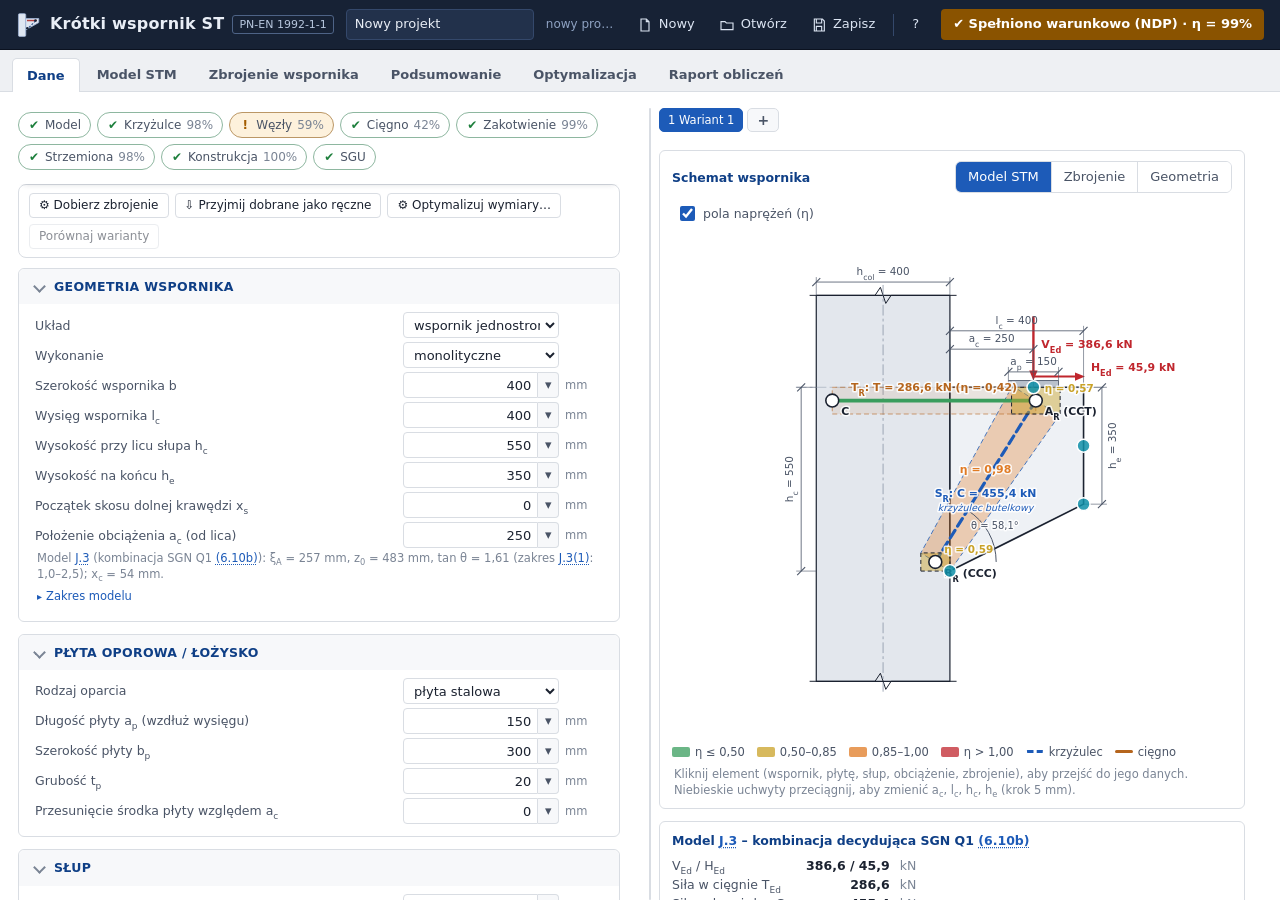
==== commit b9df8d06: "Artefakt: pobieranie plików w dozwolonych formatach (.json, .zip dla .odt/.dxf) Co-Authored-By: Clau" ====
--- a/webapp/wspornik.html
+++ b/webapp/wspornik.html
@@ -5877,6 +5877,8 @@
 
 /* ------------------------------------------------------------ host / pliki */
 const ART = !!window.__ARTIFACT;
+const ART_EXT = ['json', 'html', 'csv', 'txt', 'zip', 'pdf', 'svg', 'png', 'md'];   // rozszerzenia przyjmowane przez pobieranie w artefakcie
+const PEXT = ART ? '.json' : '.kwst';                // plik projektu (w artefakcie – .json, ten sam format)
 const Cap = { dl: null, db: null, col: null, list: [], ready: false, slow: false, err: null };
 let cloudId = null, cloudName = '';
 const pending = {}; let reqId = 0;
@@ -5943,7 +5945,15 @@
     return;
   }
   const data = b64 ? new Blob([content], { type: mime }) : content;
-  if (ART) { await offerFile(name, data, (okMsg || 'Plik') + ' pobrany.'); return; }
+  if (ART) {
+    const ext = (name.match(/\.([a-z0-9]+)$/i) || ['', ''])[1].toLowerCase();
+    if (!ART_EXT.includes(ext) && window.WR && window.WR.zip) {        // .odt, .dxf: w artefakcie pobierane jako .zip
+      const bytes = b64 ? content : new TextEncoder().encode(content);
+      await offerFile(name.replace(/\.[a-z0-9]+$/i, '.zip'), new Blob([window.WR.zip([{ name, data: bytes }])], { type: 'application/zip' }), (okMsg || 'Plik') + ` pobrany (archiwum .zip z plikiem .${ext}).`);
+      return;
+    }
+    await offerFile(name, data, (okMsg || 'Plik') + ' pobrany.'); return;
+  }
   await download(name, data, mime);
 }
 U.saveAny = saveAny;
@@ -5953,7 +5963,7 @@
     if (r && r.ok) { filePath = r.path; dirty = false; updateTitle(); autosave(); toast('Zapisano: ' + baseName(filePath)); } else if (r && r.err) toast('Błąd zapisu: ' + r.err);
   } else if (ART) {
     if (Cap.col && !as) { await cloudSave(false); return; }
-    if (await offerFile(safeName('.kwst'), projectJSON(), 'Plik projektu pobrany.')) { dirty = false; updateTitle(); }
+    if (await offerFile(safeName(PEXT), projectJSON(), 'Plik projektu pobrany.')) { dirty = false; updateTitle(); }
     else if (!Cap.dl && !Cap.col) toast('Zapis niedostępny w tym widoku – zmiany są pamiętane tylko w tej przeglądarce.', 4000);
   } else if (await download(safeName('.kwst'), projectJSON(), 'application/json') !== false) { dirty = false; updateTitle(); }
 }
@@ -6004,12 +6014,12 @@
   else if (!Cap.ready && !Cap.list.length) list = `<p class="pempty">${Cap.slow ? 'Nie można teraz połączyć się z zapisanymi projektami. Spróbuj za chwilę.' : 'Wczytywanie zapisanych projektów…'}</p>`;
   else if (!Cap.list.length) list = `<p class="pempty">Nie masz jeszcze zapisanych projektów. Kliknij „Zapisz bieżący”, aby zapisać wspornik na swoim koncie – będzie dostępny na każdym urządzeniu, na którym otworzysz tę stronę.</p>`;
   else list = `<ul class="plist">${Cap.list.map(p => `<li class="${p.id === cloudId ? 'cur' : ''}"><div class="pn"><b>${esc(p.name || 'bez nazwy')}</b><small>zapisano ${esc(fmtDate(p.saved))}${p.summary ? ' · ' + esc(p.summary) : ''}</small></div><button class="btn" data-po="${esc(p.id)}">Otwórz</button><button class="btn dng" data-pd="${esc(p.id)}">Usuń</button></li>`).join('')}</ul>`;
-  m.innerHTML = `<div class="dlg"><h3>Moje projekty</h3><p>Projekty zapisane na Twoim koncie claude.ai – widoczne tylko dla Ciebie.</p><div class="dbtn" style="justify-content:flex-start;margin-top:8px"><button class="btn pri" id="pcSave">${cloudId ? 'Zapisz zmiany' : 'Zapisz bieżący'}</button>${cloudId ? '<button class="btn" id="pcNew">Zapisz jako nowy</button>' : ''}${Cap.dl ? '<button class="btn" id="pcFile">Pobierz plik .kwst</button>' : ''}</div>${list}<div class="dbtn"><button class="btn" id="pcClose">Zamknij</button></div></div>`;
+  m.innerHTML = `<div class="dlg"><h3>Moje projekty</h3><p>Projekty zapisane na Twoim koncie claude.ai – widoczne tylko dla Ciebie.</p><div class="dbtn" style="justify-content:flex-start;margin-top:8px"><button class="btn pri" id="pcSave">${cloudId ? 'Zapisz zmiany' : 'Zapisz bieżący'}</button>${cloudId ? '<button class="btn" id="pcNew">Zapisz jako nowy</button>' : ''}${Cap.dl ? '<button class="btn" id="pcFile">Pobierz plik projektu</button>' : ''}</div>${list}<div class="dbtn"><button class="btn" id="pcClose">Zamknij</button></div></div>`;
   m.style.display = 'flex';
   $('#pcClose', m).onclick = () => { cloudOpen = false; m.style.display = 'none'; };
   $('#pcSave', m).onclick = () => cloudSave(false);
   if ($('#pcNew', m)) $('#pcNew', m).onclick = () => cloudSave(true);
-  if ($('#pcFile', m)) $('#pcFile', m).onclick = () => offerFile(safeName('.kwst'), projectJSON(), 'Plik projektu pobrany.');
+  if ($('#pcFile', m)) $('#pcFile', m).onclick = () => offerFile(safeName(PEXT), projectJSON(), 'Plik projektu pobrany.');
   $$('[data-po]', m).forEach(b => b.onclick = () => cloudLoad(b.dataset.po));
   $$('[data-pd]', m).forEach(b => b.onclick = () => cloudDelete(b.dataset.pd));
 }
@@ -6040,7 +6050,7 @@
   openCloud();
 }
 function about() {
-  const web = ART ? '<p>Wersja przeglądarkowa: projekty zapisujesz na swoim koncie („Moje projekty”) albo jako plik .kwst – ten sam plik otworzy program KrotkiWspornikST.exe. Ostatni stan jest pamiętany w tej przeglądarce.</p>' : '';
+  const web = ART ? '<p>Wersja przeglądarkowa: projekty zapisujesz na swoim koncie („Moje projekty”) albo jako plik .json (format .kwst) – ten sam plik otworzy program KrotkiWspornikST.exe. Ostatni stan jest pamiętany w tej przeglądarce.</p>' : '';
   openModal(`<h3>Krótki wspornik ST ${VER} – wsporniki krótkie metodą Strut-and-Tie</h3>
   <p>Projektowanie i sprawdzanie krótkich wsporników żelbetowych modelem kratownicowym (STM) wg PN-EN 1992-1-1 (6.5, zał. J.3, rozdz. 8, 9, 10.9.5) z parametrami krajowymi do potwierdzenia przez projektanta.</p>
   <ul><li><b>Model STM</b> – zał. J.3, rys. J.5: węzeł A (CCT) pod płytą, węzeł B (CCC) przy licu słupa, cięgno; wysokość strefy ściskanej x<sub>c</sub> dobierana jako najkorzystniejsze dopuszczalne pole naprężeń (1,0 ≤ tan θ ≤ 2,5); kontrola równowagi, stateczności i zgodności rozwiązania analitycznego z macierzowym; model ręczny dowolnej kratownicy.</li>
